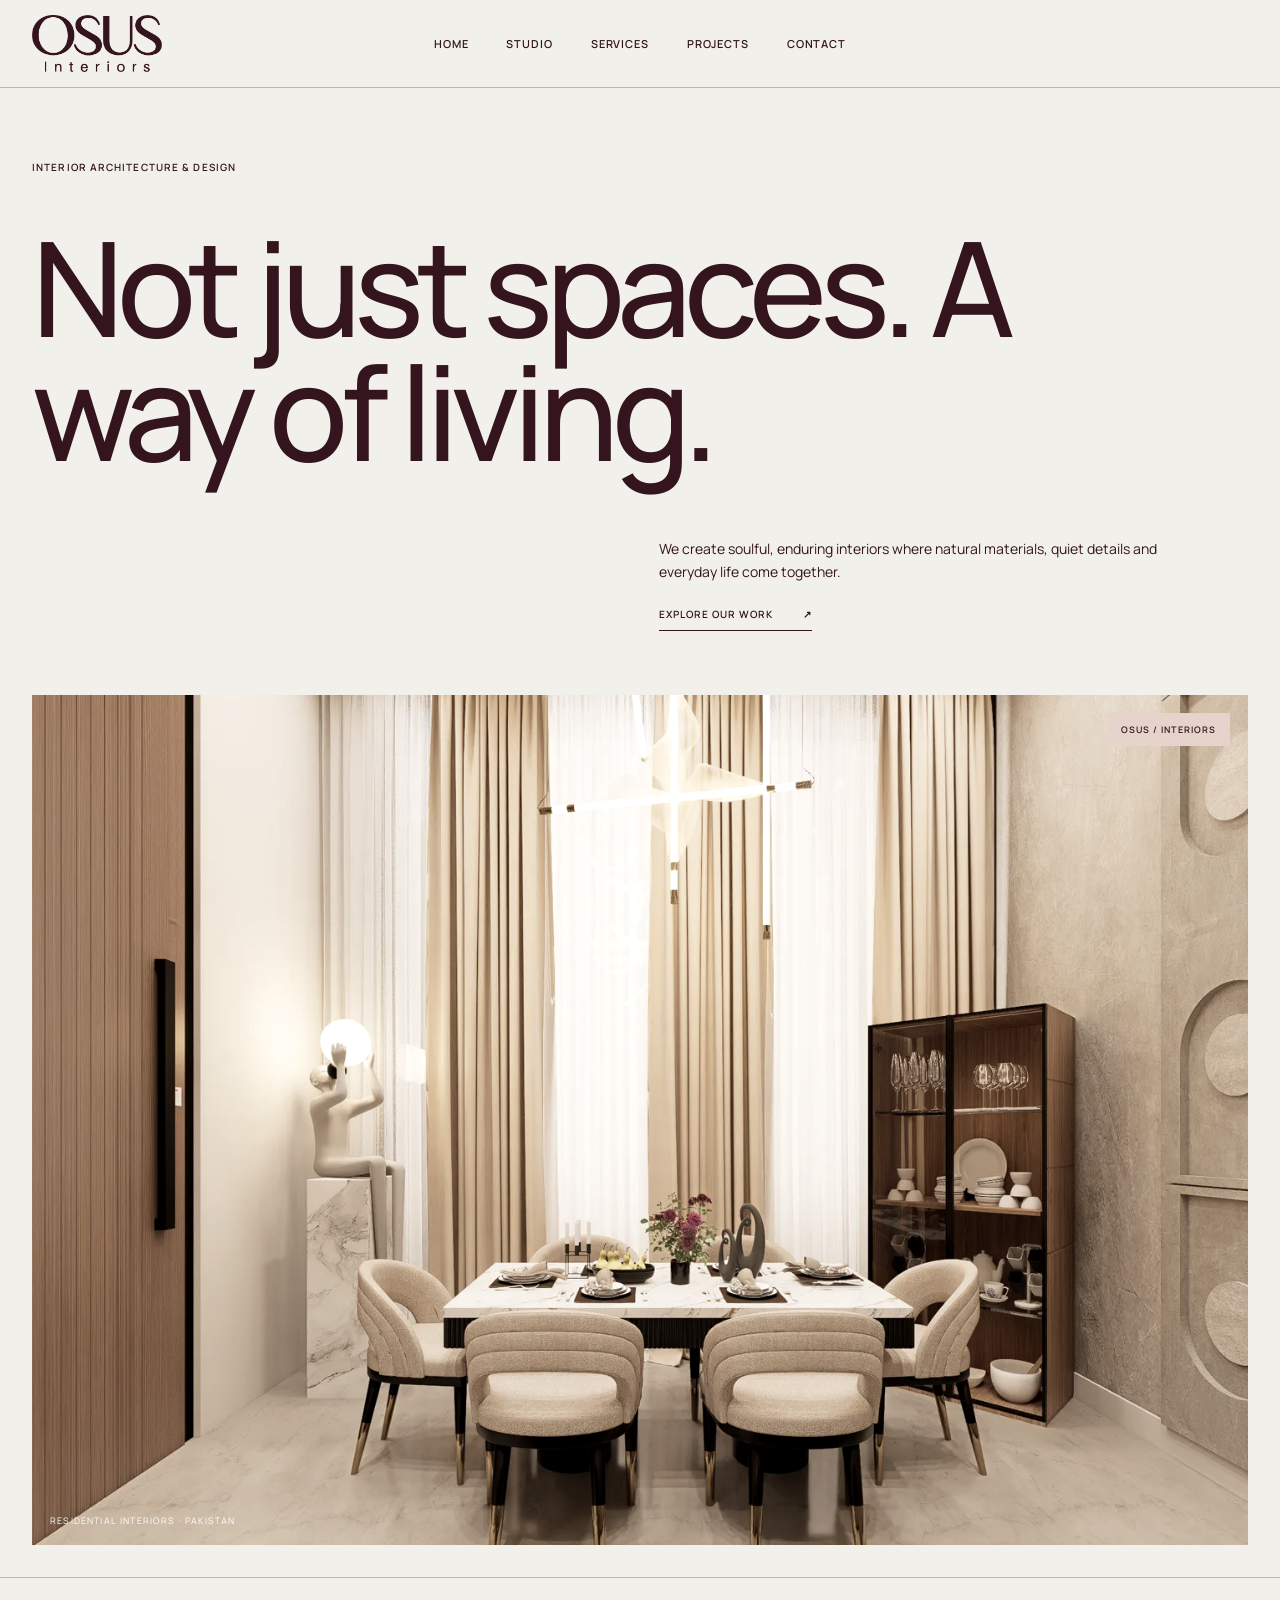
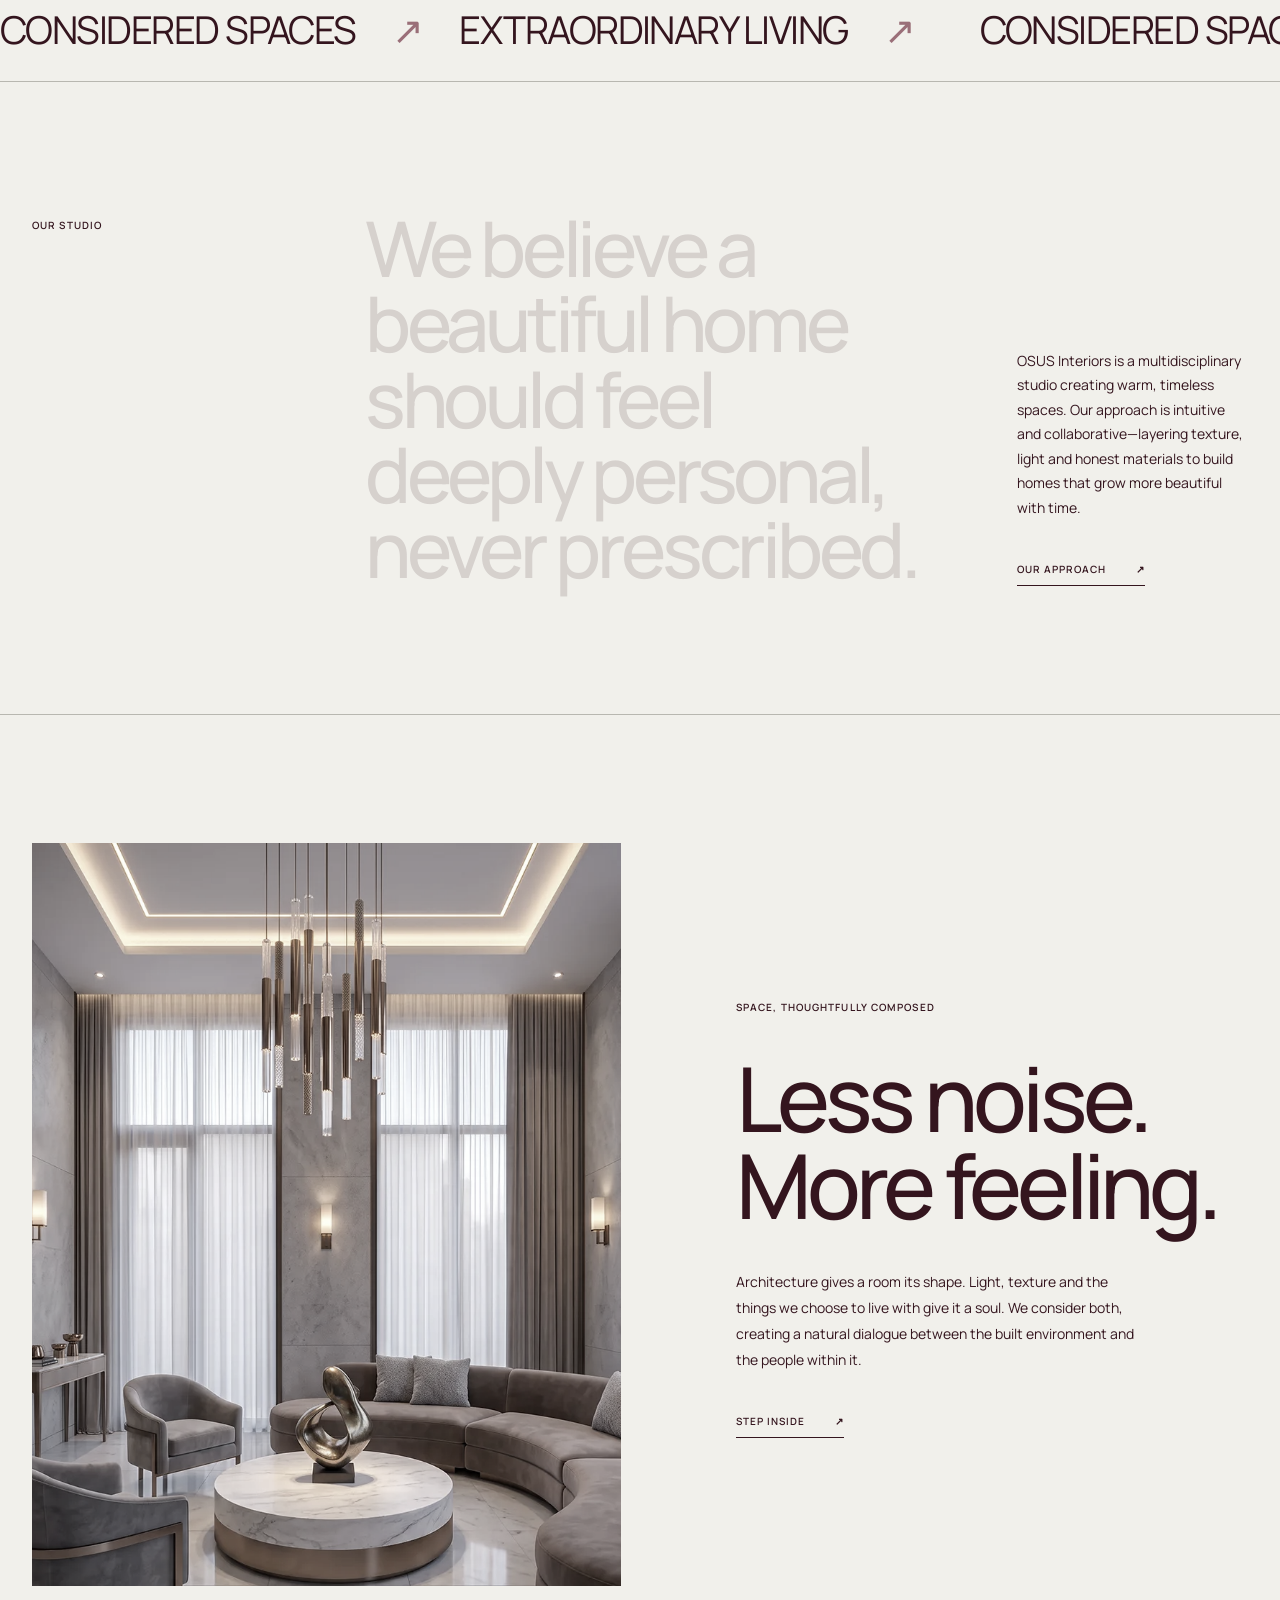
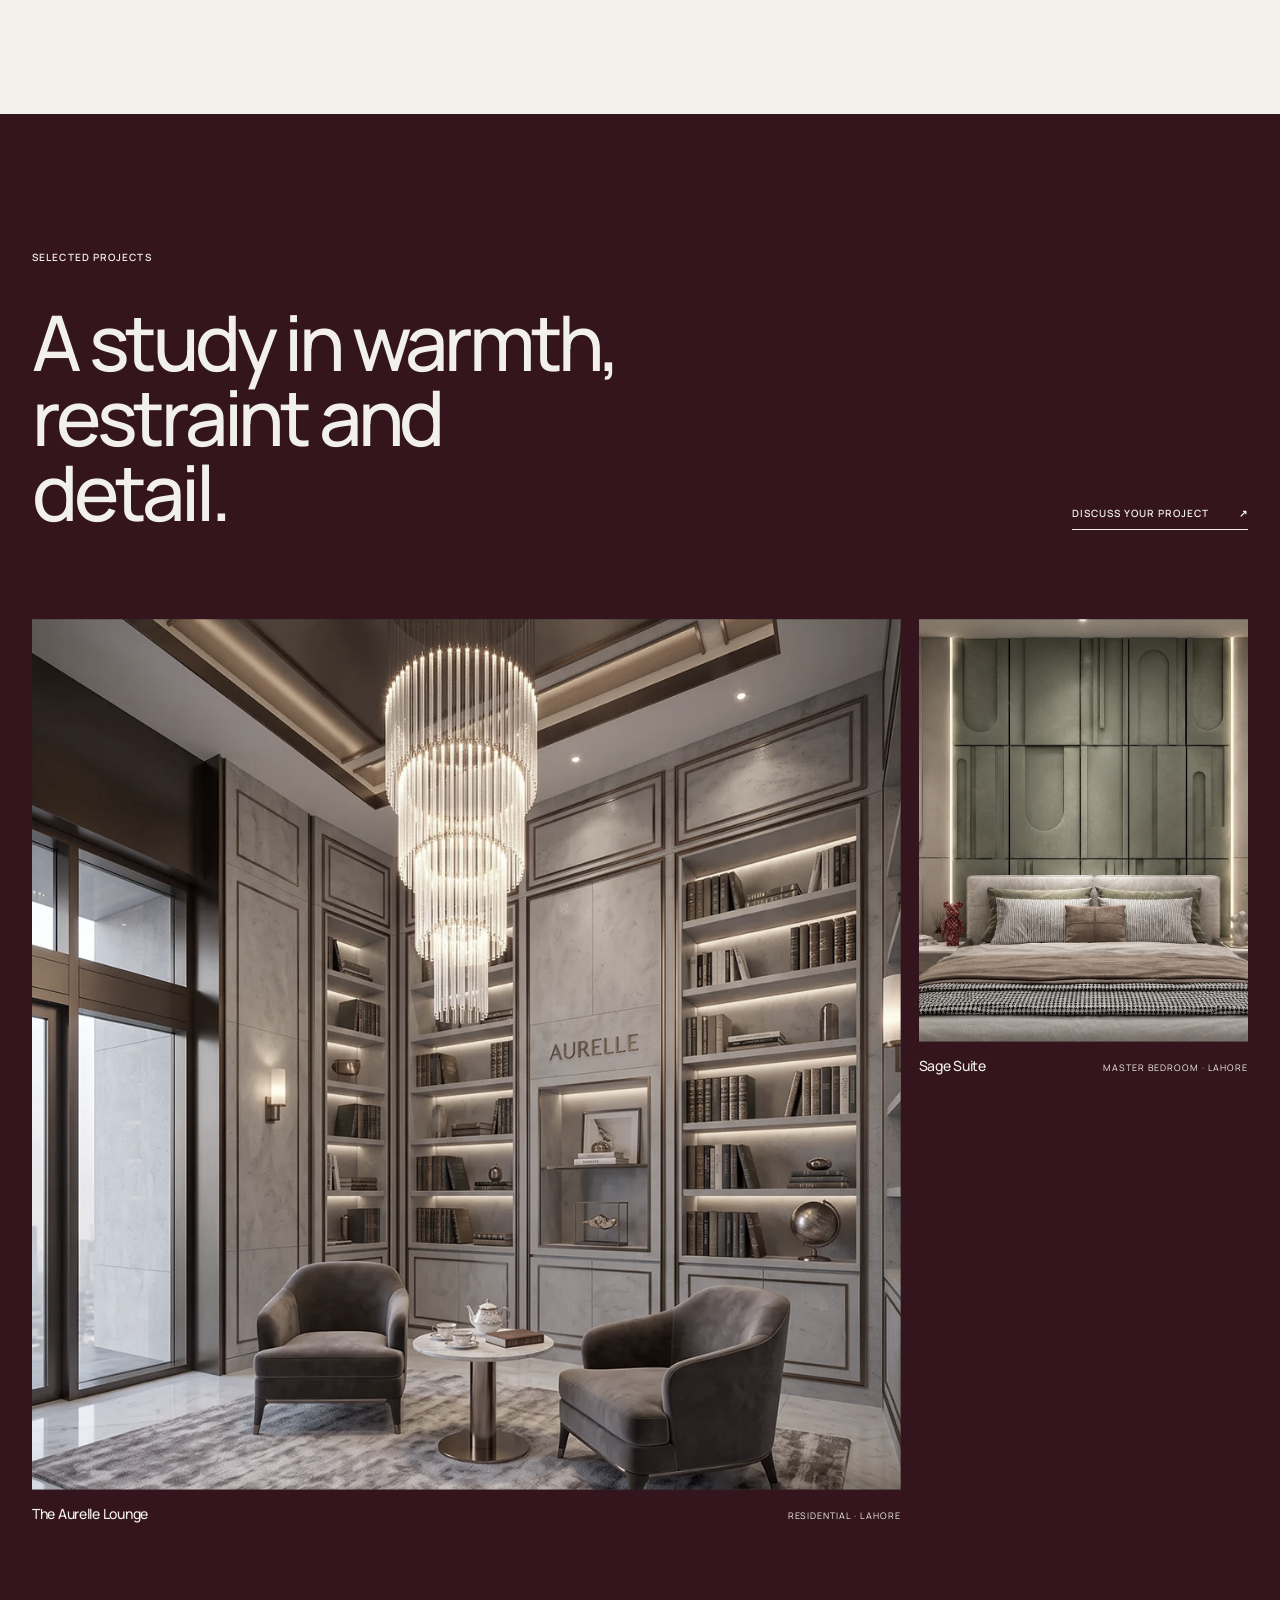
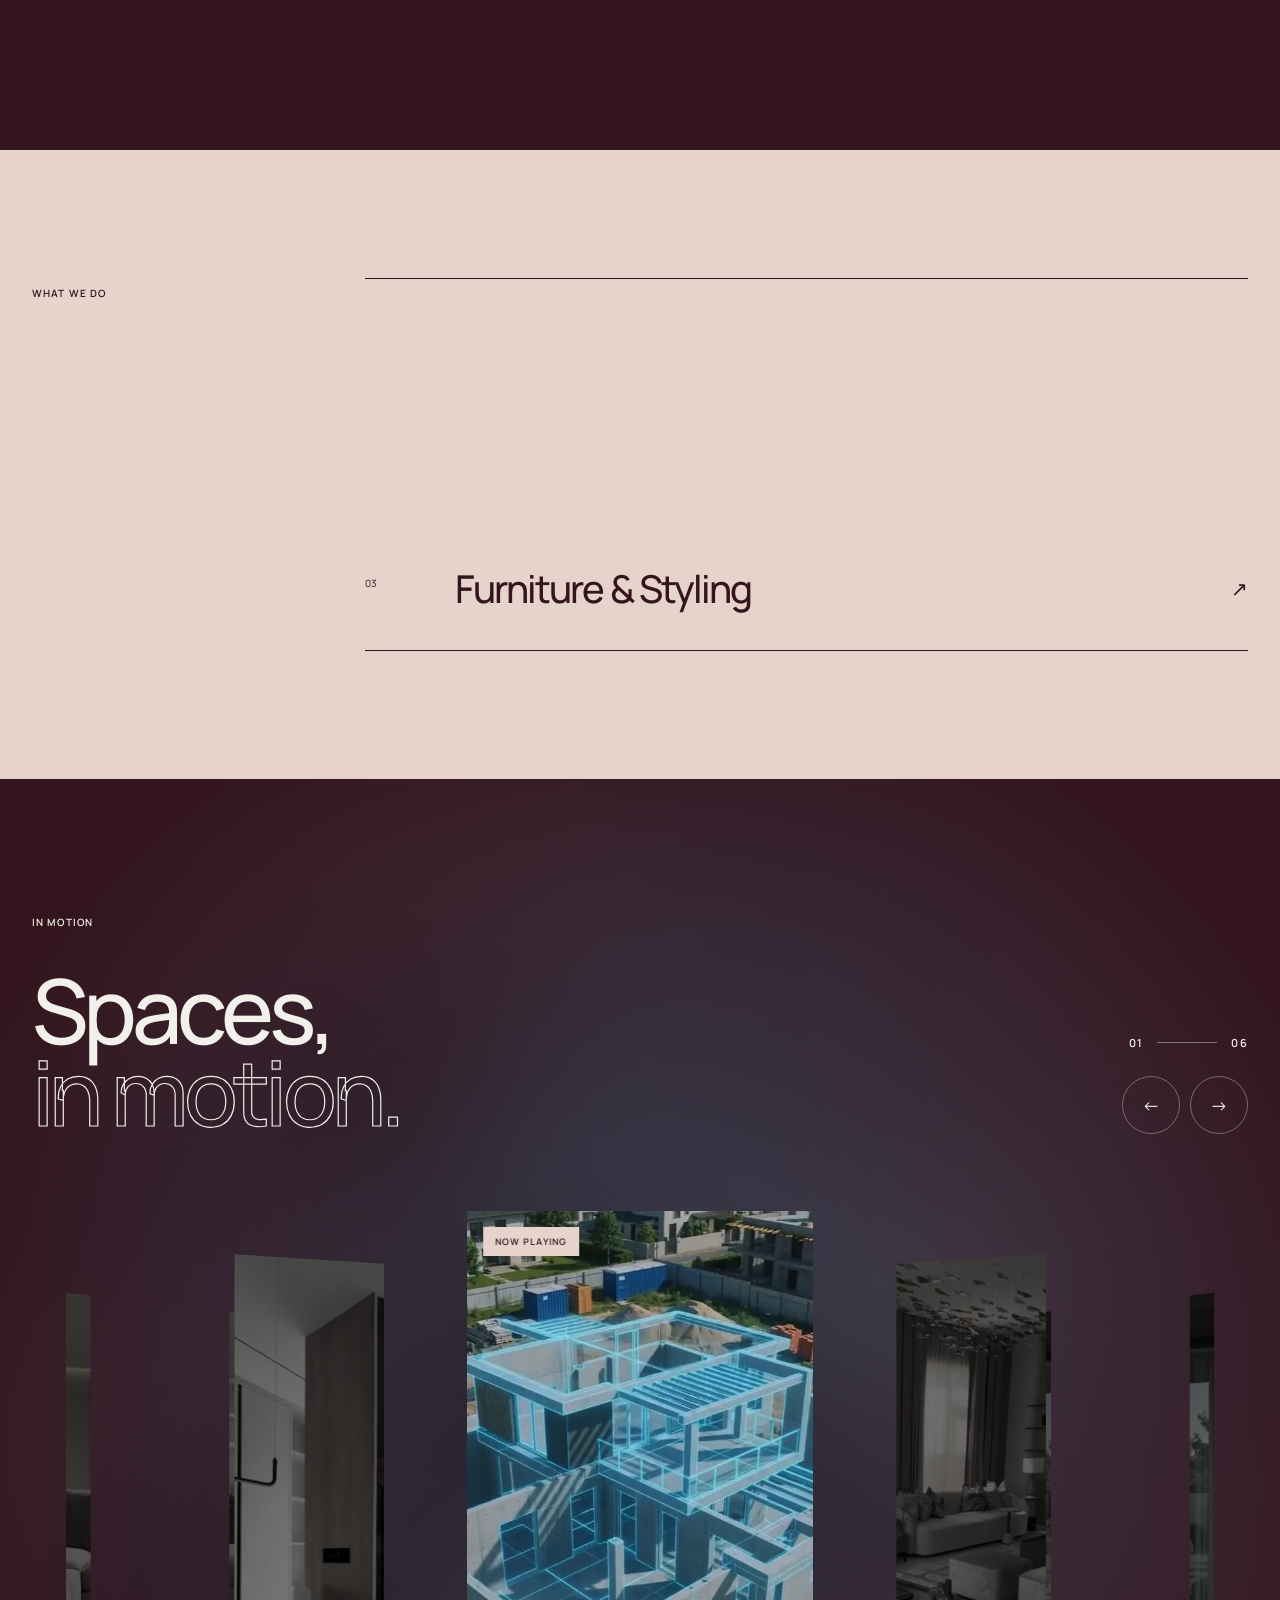
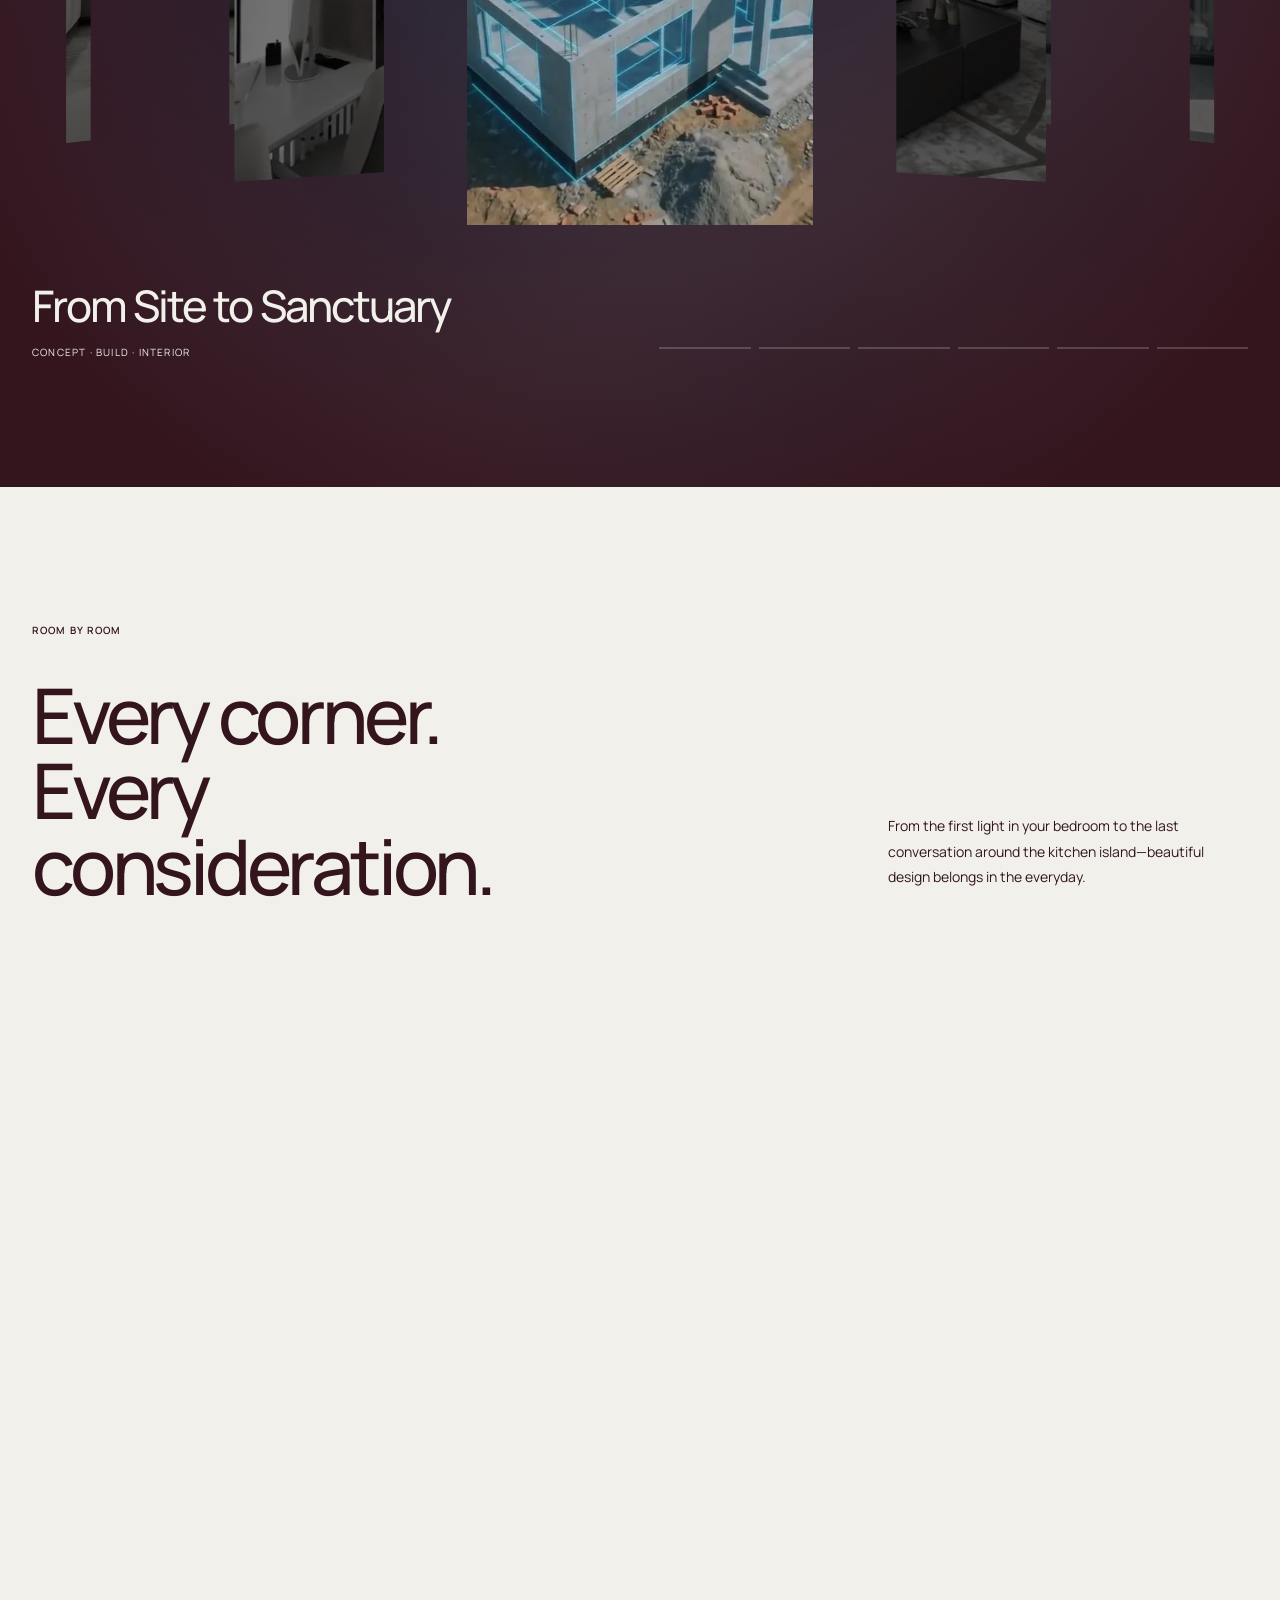
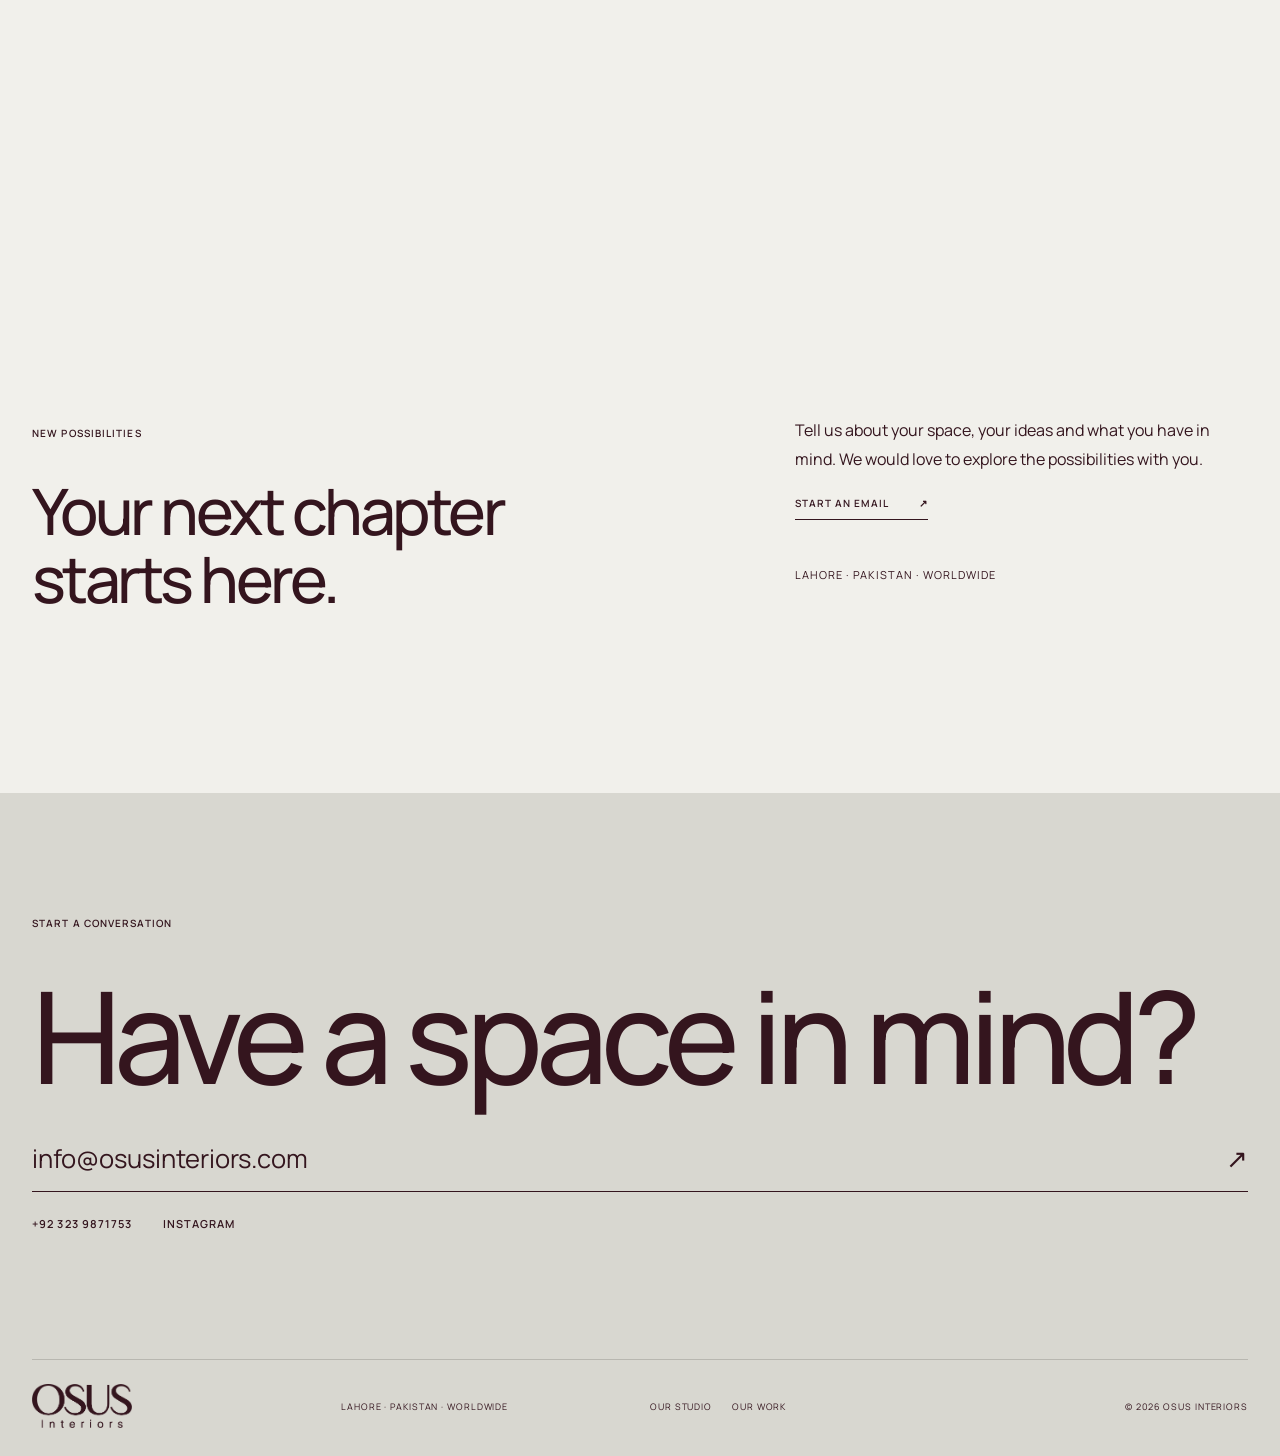
==== website/index.html @ e6841105 "Add OSUS Interiors website and WordPress theme Static one-page site (website/) with scroll reveals, " ====
<!doctype html>
<html lang="en">
<head>
  <meta charset="utf-8">
  <meta name="viewport" content="width=device-width, initial-scale=1">
  <title>OSUS Interiors — Interior Architecture &amp; Design</title>
  <meta name="description" content="OSUS Interiors creates soulful, enduring interiors where natural materials, quiet details and everyday life come together. Based in Lahore, Pakistan.">
  <link rel="icon" type="image/png" href="assets/logo/osus-logo.png">
  <link rel="preconnect" href="https://fonts.googleapis.com">
  <link rel="preconnect" href="https://fonts.gstatic.com" crossorigin>
  <link rel="stylesheet" href="https://fonts.googleapis.com/css2?family=Manrope:wght@400;500;600;700&display=swap">
  <link rel="stylesheet" href="css/style.css">
</head>
<body>
<main>
  <header class="site-header">
    <a class="logo-link" href="#home" aria-label="OSUS Interiors home"><img alt="OSUS Interiors" src="assets/logo/osus-logo.png"></a>
    <nav class="nav-links" id="nav-links" aria-label="Main navigation">
      <a href="#home">Home</a>
      <a href="#studio">Studio</a>
      <a href="#services">Services</a>
      <a href="#projects">Projects</a>
      <a href="#contact">Contact</a>
    </nav>
    <button class="menu-button" type="button" aria-label="Toggle menu" aria-expanded="false" aria-controls="nav-links">Menu</button>
  </header>

  <div class="page-content">
    <section class="hero" id="home">
      <div class="hero-copy">
        <p class="eyebrow">Interior architecture &amp; design</p>
        <h1 data-word-reveal>Not just spaces. A way of living.</h1>
        <p class="hero-text">We create soulful, enduring interiors where natural materials, quiet details and everyday life come together.</p>
        <a class="text-link" href="#projects">Explore our work <span>↗</span></a>
      </div>
      <div class="hero-image">
        <img alt="Warm dining room with full-height linen curtains and walnut cabinetry" src="assets/images/hero-dining.webp">
        <p>Residential interiors · Pakistan</p>
      </div>
      <span class="hero-number">01</span>
    </section>

    <div class="marquee" aria-hidden="true">
      <div>
        <span>CONSIDERED SPACES <b>↗</b> EXTRAORDINARY LIVING <b>↗</b> </span>
        <span>CONSIDERED SPACES <b>↗</b> EXTRAORDINARY LIVING <b>↗</b> </span>
        <span>CONSIDERED SPACES <b>↗</b> EXTRAORDINARY LIVING <b>↗</b> </span>
        <span>CONSIDERED SPACES <b>↗</b> EXTRAORDINARY LIVING <b>↗</b> </span>
      </div>
    </div>

    <section class="studio section" id="studio">
      <p class="section-label">Our studio</p>
      <div class="studio-content scroll-reveal">
        <h2 data-scroll-fill>We believe a beautiful home should feel deeply personal, never prescribed.</h2>
        <div>
          <p>OSUS Interiors is a multidisciplinary studio creating warm, timeless spaces. Our approach is intuitive and collaborative—layering texture, light and honest materials to build homes that grow more beautiful with time.</p>
          <a class="text-link" href="#process">Our approach <span>↗</span></a>
        </div>
      </div>
    </section>

    <section class="material-story section scroll-reveal">
      <div class="project-image"><img loading="lazy" alt="Double-height lounge with curved sofa and sculptural pendant" src="assets/images/living-lounge.webp"></div>
      <div class="material-copy">
        <p class="section-label">Space, thoughtfully composed</p>
        <h2>Less noise.<br>More feeling.</h2>
        <p>Architecture gives a room its shape. Light, texture and the things we choose to live with give it a soul. We consider both, creating a natural dialogue between the built environment and the people within it.</p>
        <a class="text-link" href="#projects">Step inside <span>↗</span></a>
      </div>
    </section>

    <section class="projects section" id="projects">
      <div class="section-heading scroll-reveal">
        <div>
          <p class="section-label">Selected projects</p>
          <h2>A study in warmth, restraint and detail.</h2>
        </div>
        <a class="text-link" href="#contact">Discuss your project <span>↗</span></a>
      </div>
      <div class="project-grid">
        <article class="project-card featured scroll-reveal">
          <div class="project-image"><img loading="lazy" alt="Aurelle lounge with library shelving and crystal chandelier" src="assets/images/project-aurelle.webp"></div>
          <div class="project-meta"><h3>The Aurelle Lounge</h3><p>Residential · Lahore</p></div>
        </article>
        <article class="project-card scroll-reveal">
          <div class="project-image"><img loading="lazy" alt="Bedroom with sage green panelled headboard" src="assets/images/project-sage-bedroom.webp"></div>
          <div class="project-meta"><h3>Sage Suite</h3><p>Master Bedroom · Lahore</p></div>
        </article>
        <article class="project-card scroll-reveal">
          <div class="project-image"><img loading="lazy" alt="Open dining and living space with track lighting" src="assets/images/project-dining.webp"></div>
          <div class="project-meta"><h3>Gather House</h3><p>Dining &amp; Living · Lahore</p></div>
        </article>
      </div>
    </section>

    <section class="services section" id="services">
      <p class="section-label">What we do</p>
      <div class="service-list">
        <article class="service-row scroll-reveal"><p>01</p><h3>Interior Design</h3><span>↗</span></article>
        <article class="service-row scroll-reveal"><p>02</p><h3>Space Planning</h3><span>↗</span></article>
        <article class="service-row scroll-reveal"><p>03</p><h3>Furniture &amp; Styling</h3><span>↗</span></article>
      </div>
    </section>

    <section class="reel section" id="reel" aria-roledescription="carousel" aria-label="Projects in motion">
      <div class="reel-ambient" aria-hidden="true"></div>
      <div class="reel-head scroll-reveal">
        <div>
          <p class="section-label">In motion</p>
          <h2>Spaces,<br><em>in motion.</em></h2>
        </div>
        <div class="reel-controls">
          <p class="reel-count"><span data-reel-current>01</span><i></i><span data-reel-total>06</span></p>
          <div class="reel-arrows">
            <button type="button" class="reel-arrow" data-reel-prev aria-label="Previous video">←</button>
            <button type="button" class="reel-arrow" data-reel-next aria-label="Next video">→</button>
          </div>
        </div>
      </div>

      <div class="reel-stage" data-reel-stage>
        <article class="reel-card" data-title="From Site to Sanctuary" data-meta="Concept · Build · Interior">
          <video muted playsinline loop preload="metadata" poster="assets/videos/site-to-sanctuary.webp" src="assets/videos/site-to-sanctuary.mp4"></video>
        </article>
        <article class="reel-card" data-title="The Gilded Lounge" data-meta="Formal living · Lahore">
          <video muted playsinline loop preload="none" poster="assets/videos/gilded-lounge.webp" src="assets/videos/gilded-lounge.mp4"></video>
        </article>
        <article class="reel-card" data-title="Through the House" data-meta="Open-plan walkthrough">
          <video muted playsinline loop preload="none" poster="assets/videos/through-the-house.webp" src="assets/videos/through-the-house.mp4"></video>
        </article>
        <article class="reel-card" data-title="Night &amp; Day Suite" data-meta="Bedroom &amp; bath">
          <video muted playsinline loop preload="none" poster="assets/videos/night-day-suite.webp" src="assets/videos/night-day-suite.mp4"></video>
        </article>
        <article class="reel-card" data-title="Soft Edges" data-meta="Living &amp; dining">
          <video muted playsinline loop preload="none" poster="assets/videos/soft-edges.webp" src="assets/videos/soft-edges.mp4"></video>
        </article>
        <article class="reel-card" data-title="The Glass House" data-meta="Workspace · Plan to reality">
          <video muted playsinline loop preload="none" poster="assets/videos/glass-house.webp" src="assets/videos/glass-house.mp4"></video>
        </article>
        <span class="reel-cursor" aria-hidden="true">Drag</span>
      </div>

      <div class="reel-foot">
        <div class="reel-caption" aria-live="polite">
          <h3 data-reel-title>From Site to Sanctuary</h3>
          <p data-reel-meta>Concept · Build · Interior</p>
        </div>
        <div class="reel-progress" data-reel-progress></div>
      </div>
    </section>

    <section class="details-section section">
      <div class="section-heading scroll-reveal">
        <div>
          <p class="section-label">Room by room</p>
          <h2>Every corner.<br>Every consideration.</h2>
        </div>
        <p class="details-intro">From the first light in your bedroom to the last conversation around the kitchen island—beautiful design belongs in the everyday.</p>
      </div>
      <div class="detail-grid">
        <article class="detail-card scroll-reveal">
          <div class="project-image"><img loading="lazy" alt="Sage green kitchen with marble island" src="assets/images/room-kitchen.webp"></div>
          <p class="section-label">Kitchens / Natural finishes</p>
          <h3>The heart of the home</h3>
        </article>
        <article class="detail-card scroll-reveal">
          <div class="project-image"><img loading="lazy" alt="Soft-toned bedroom with sculpted headboard" src="assets/images/room-bedroom.webp"></div>
          <p class="section-label">Bedrooms / Soft textures</p>
          <h3>A quieter kind of luxury</h3>
        </article>
        <article class="detail-card scroll-reveal">
          <div class="project-image"><img loading="lazy" alt="Living room with blue accent wall and natural light" src="assets/images/room-living.webp"></div>
          <p class="section-label">Living / Light &amp; landscape</p>
          <h3>Inside meets outside</h3>
        </article>
      </div>
    </section>

    <section class="process-section section" id="process">
      <div class="section-heading scroll-reveal">
        <div>
          <p class="section-label">The journey</p>
          <h2>Great spaces start<br>with a conversation.</h2>
        </div>
        <a class="text-link" href="#contact">Let's begin <span>↗</span></a>
      </div>
    </section>

    <section class="quote scroll-reveal">
      <p class="section-label">Our philosophy</p>
      <blockquote>“A room should feel collected, not decorated.”</blockquote>
      <p>We design for real life—calm, tactile and quietly expressive.</p>
    </section>

    <section class="contact-details section scroll-reveal">
      <div>
        <p class="section-label">New possibilities</p>
        <h2>Your next chapter starts here.</h2>
      </div>
      <div>
        <p>Tell us about your space, your ideas and what you have in mind. We would love to explore the possibilities with you.</p>
        <a class="text-link" href="mailto:info@osusinteriors.com">Start an email <span>↗</span></a>
        <p class="contact-note">Lahore · Pakistan · Worldwide</p>
      </div>
    </section>

    <footer id="contact">
      <div class="footer-top scroll-reveal">
        <p class="section-label">Start a conversation</p>
        <h2>Have a space in mind?</h2>
        <a href="mailto:info@osusinteriors.com">info@osusinteriors.com <span>↗</span></a>
        <div class="footer-links">
          <a href="tel:+923239871753">+92 323 9871753</a>
          <a href="https://www.instagram.com/osusinteriors/" target="_blank" rel="noopener">Instagram</a>
        </div>
      </div>
      <div class="footer-bottom">
        <img alt="OSUS Interiors" src="assets/logo/osus-logo.png">
        <p>Lahore · Pakistan · Worldwide</p>
        <div><a href="#studio">Our studio</a><a href="#projects">Our work</a></div>
        <p>© <span data-year>2026</span> OSUS Interiors</p>
      </div>
    </footer>
  </div>
</main>
<script src="js/main.js"></script>
</body>
</html>
---- website/css/style.css ----
/* ==========================================================
   OSUS Interiors — main stylesheet
   ========================================================== */

:root {
  --ink: #34151e;
  --paper: #f1f0eb;
  --soft: #d8d7d0;
  --acid: #e6d3cc;
  --line: #b8b7b0;
  --olive: #9a6f78;
  --ease-out: cubic-bezier(.16, 1, .3, 1);
}

/* ---------- Base ---------- */
*, *::before, *::after { box-sizing: border-box; }
html { scroll-behavior: smooth; -webkit-text-size-adjust: 100%; }
body {
  margin: 0;
  background: var(--paper);
  color: var(--ink);
  font-family: Manrope, sans-serif;
  -webkit-font-smoothing: antialiased;
}
a { color: inherit; text-decoration: none; }
img { display: block; max-width: 100%; }
button { font: inherit; color: inherit; cursor: pointer; }
h1, h2, h3, p { margin-top: 0; }
h1, h2, blockquote {
  font-family: Manrope, sans-serif;
  font-weight: 500;
  letter-spacing: -.055em;
}
section[id], footer[id] { scroll-margin-top: 100px; }

/* Scroll progress bar */
body::before {
  content: "";
  position: fixed;
  top: 0; left: 0;
  z-index: 100;
  width: 100%;
  height: 3px;
  background: var(--ink);
  transform: scaleX(var(--scroll-progress, 0));
  transform-origin: 0;
  pointer-events: none;
}

.page-content { animation: page-enter .7s var(--ease-out) both; }

/* ---------- Shared ---------- */
.section { padding: 10vw 2.5vw; }

.eyebrow, .section-label {
  margin: 8px 0 0;
  font-size: 10px;
  font-weight: 600;
  letter-spacing: .11em;
  text-transform: uppercase;
}

.text-link {
  display: inline-flex;
  align-items: center;
  justify-content: space-between;
  gap: 30px;
  padding-bottom: 9px;
  border-bottom: 1px solid;
  font-size: 10px;
  font-weight: 600;
  letter-spacing: .1em;
  text-transform: uppercase;
}
.text-link span, .footer-top > a span {
  display: inline-block;
  transition: transform .4s var(--ease-out);
}
.text-link:hover span, .footer-top > a:hover span { transform: translate(6px, -6px); }

.project-image { background: #333; overflow: hidden; }
.project-image img {
  width: 100%;
  height: 114%;
  object-fit: cover;
  filter: saturate(.45);
  transform: translateY(calc(-6% + var(--parallax, 0px))) scale(1.01);
  transition: transform .8s cubic-bezier(.2, .7, .2, 1), filter .5s;
}

.scroll-reveal {
  opacity: 0;
  transform: translateY(65px);
  transition: opacity 1s var(--ease-out), transform 1.2s var(--ease-out);
}
.scroll-reveal.is-visible { opacity: 1; transform: translateY(0); }

/* ---------- Header ---------- */
.site-header {
  position: sticky;
  top: 0;
  z-index: 20;
  display: grid;
  grid-template-columns: 1fr auto 1fr;
  align-items: center;
  height: 88px;
  padding: 0 2.5vw;
  border-bottom: 1px solid var(--line);
  background: var(--paper);
  -webkit-backdrop-filter: blur(18px);
  backdrop-filter: blur(18px);
}
@supports (color: color-mix(in lab, red, red)) {
  .site-header { background: color-mix(in srgb, var(--paper) 90%, transparent); }
}
.logo-link { display: flex; align-items: center; width: 136px; height: 58px; overflow: hidden; }
.logo-link img { width: 130px; }

.nav-links {
  display: flex;
  gap: 38px;
  font-size: 11px;
  font-weight: 600;
  letter-spacing: .08em;
  text-transform: uppercase;
}
.nav-links a { position: relative; }
.nav-links a::after {
  content: "";
  position: absolute;
  left: 0; right: 100%; bottom: -5px;
  height: 1px;
  background: var(--ink);
  transition: right .25s;
}
.nav-links a:hover::after { right: 0; }
.nav-links a[aria-current="page"] { opacity: .5; }

.menu-button {
  display: none;
  border: 0;
  background: none;
  font-size: 11px;
  letter-spacing: .1em;
  text-transform: uppercase;
}

/* ---------- Hero ---------- */
.hero {
  position: relative;
  display: grid;
  grid-template-columns: 1fr 1fr;
  column-gap: 3vw;
  padding: 5vw 2.5vw 2.5vw;
}
.hero-copy {
  grid-column: 1 / 3;
  display: grid;
  grid-template-columns: 1fr 1fr;
  column-gap: 3vw;
}
.hero .eyebrow { animation: fade-enter 1s .1s both; }
h1 {
  grid-column: 1 / 3;
  max-width: 1200px;
  margin: 4vw 0 5vw;
  font-size: clamp(64px, 10.3vw, 154px);
  line-height: .94;
}
.word-reveal { display: block; }
.word-mask {
  display: inline-block;
  vertical-align: top;
  margin-bottom: -.26em;
  padding-bottom: .26em;
  overflow: hidden;
}
.word-mask > span { display: inline-block; animation: word-enter 1.15s var(--ease-out) both; }

.hero-text {
  grid-column: 2;
  max-width: 520px;
  margin: 0 0 24px;
  font-size: 14px;
  line-height: 1.65;
}
.hero-copy .text-link { grid-column: 2; justify-self: start; }
.hero-text, .hero-copy > .text-link { animation: fade-enter 1s .65s both; }

.hero-image {
  position: relative;
  grid-column: 1 / 3;
  height: 69vw;
  max-height: 850px;
  margin-top: 5vw;
  overflow: hidden;
  animation: image-open 1.6s var(--ease-out) .25s both;
}
.hero-image::after {
  content: "OSUS / INTERIORS";
  position: absolute;
  top: 18px; right: 18px;
  padding: 10px 14px;
  background: var(--acid);
  font-size: 9px;
  font-weight: 600;
  letter-spacing: .12em;
}
.hero-image img {
  width: 100%;
  height: 115%;
  object-fit: cover;
  filter: saturate(.6) contrast(1.04);
  transform: translateY(calc(-6% + var(--parallax, 0px))) scale(1.025);
  transition: filter .6s;
}
.hero-image p {
  position: absolute;
  bottom: 18px; left: 18px;
  margin: 0;
  color: #fff;
  font-size: 9px;
  letter-spacing: .13em;
  text-transform: uppercase;
}
.hero-number { display: none; }

/* ---------- Marquee ---------- */
.marquee {
  padding: 25px 0;
  border-top: 1px solid var(--line);
  border-bottom: 1px solid var(--line);
  overflow: hidden;
}
.marquee > div { display: flex; width: max-content; animation: marquee-travel 35s linear infinite; }
.marquee span {
  padding-right: 35px;
  font-size: clamp(24px, 3vw, 48px);
  letter-spacing: -.04em;
  white-space: nowrap;
}
.marquee b { padding: 0 30px; color: var(--olive); font-weight: 400; }

/* ---------- Studio ---------- */
.studio {
  display: grid;
  grid-template-columns: 1fr 3fr;
  gap: 3vw;
  border-bottom: 1px solid var(--line);
}
.studio-content {
  display: grid;
  grid-template-columns: 1.7fr .7fr;
  align-items: end;
  gap: 7vw;
}
.studio h2, .section-heading h2 {
  margin: 0;
  font-size: clamp(42px, 6vw, 88px);
  line-height: .98;
}
.studio-content > div p { margin-bottom: 36px; font-size: 14px; line-height: 1.75; }

/* ---------- Material story ---------- */
.material-story {
  display: grid;
  grid-template-columns: 1.15fr 1fr;
  align-items: center;
  gap: 9vw;
}
.material-story .project-image { height: 58vw; max-height: 800px; }
.material-copy h2 { margin: 40px 0; font-size: clamp(48px, 7vw, 105px); line-height: .98; }
.material-copy > p:not(.section-label) { max-width: 410px; margin-bottom: 35px; font-size: 14px; line-height: 1.85; }

/* ---------- Projects ---------- */
.projects { background: var(--ink); color: var(--paper); }
.section-heading {
  display: grid;
  grid-template-columns: 1fr 1fr;
  align-items: end;
  gap: 3vw;
  margin-bottom: 7vw;
}
.section-heading .section-label { margin-bottom: 40px; }
.section-heading .text-link { justify-self: end; }

.project-grid {
  display: grid;
  grid-template-columns: 1.45fr .55fr;
  align-items: start;
  gap: 5vw 1.4vw;
}
.project-card.featured { grid-row: span 2; }
.project-card.featured .project-image { height: 68vw; max-height: 920px; }
.project-card:not(.featured) .project-image { height: 33vw; max-height: 450px; }
.project-card .project-image { clip-path: inset(12% 0 0); transition: clip-path 1.5s var(--ease-out); }
.project-card.is-visible .project-image { clip-path: inset(0); }
.project-card:hover img {
  filter: saturate(.8);
  transform: translateY(calc(-6% + var(--parallax, 0px))) scale(1.055);
}
.project-meta { display: flex; align-items: baseline; justify-content: space-between; padding-top: 14px; }
.project-meta h3 { font-size: 14px; font-weight: 500; letter-spacing: -.02em; }
.project-meta p { font-size: 9px; letter-spacing: .1em; text-transform: uppercase; }

/* ---------- Services ---------- */
.services {
  display: grid;
  grid-template-columns: 1fr 3fr;
  gap: 3vw;
  background: var(--acid);
  color: var(--ink);
}
.service-list { border-top: 1px solid var(--ink); }
.service-row {
  display: grid;
  grid-template-columns: 60px 1fr auto;
  align-items: center;
  gap: 30px;
  padding: 35px 0;
  border-bottom: 1px solid var(--ink);
  transition: padding .4s, opacity 1s, transform 1.2s;
}
.service-row:hover { padding-left: 14px; }
.service-row > p:first-child { font-size: 10px; }
.service-row h3 { margin: 0; font-size: clamp(24px, 3vw, 46px); font-weight: 500; letter-spacing: -.05em; }
.service-row > span { font-size: 20px; }

/* Scroll-linked text fill (words go from light to solid while scrolling) */
.fill-word { opacity: .14; transition: opacity .25s linear; }

/* ---------- Reel (video carousel) ---------- */
.reel {
  position: relative;
  overflow: hidden;
  background: var(--ink);
  color: var(--paper);
  isolation: isolate;
}
.reel-ambient {
  position: absolute;
  inset: -10%;
  z-index: -1;
  background-position: center;
  background-size: cover;
  filter: blur(90px) saturate(1.2);
  opacity: .28;
  transition: opacity .8s ease;
}
.reel-ambient.is-swapping { opacity: 0; }
.reel::after {
  content: "";
  position: absolute;
  inset: 0;
  z-index: -1;
  background: radial-gradient(ellipse at center, transparent 30%, var(--ink) 85%);
  pointer-events: none;
}

.reel-head {
  display: grid;
  grid-template-columns: 1fr auto;
  align-items: end;
  gap: 3vw;
}
.reel-head .section-label { margin-bottom: 40px; }
.reel-head h2 { margin: 0; font-size: clamp(48px, 7vw, 110px); line-height: .92; }
.reel-head h2 em {
  color: transparent;
  -webkit-text-stroke: 1.2px var(--paper);
  font-style: normal;
}

.reel-controls { display: flex; flex-direction: column; align-items: flex-end; gap: 26px; }
.reel-count {
  display: flex;
  align-items: center;
  gap: 14px;
  margin: 0;
  font-size: 11px;
  font-weight: 600;
  letter-spacing: .12em;
}
.reel-count i { width: 60px; height: 1px; background: currentColor; opacity: .4; }
.reel-arrows { display: flex; gap: 10px; }
.reel-arrow {
  display: grid;
  place-items: center;
  width: 58px;
  height: 58px;
  border: 1px solid rgba(241, 240, 235, .35);
  border-radius: 50%;
  background: none;
  font-size: 18px;
  transition: background .3s, color .3s, border-color .3s, transform .4s var(--ease-out);
}
.reel-arrow:hover { background: var(--acid); border-color: var(--acid); color: var(--ink); transform: scale(1.06); }

.reel-stage {
  position: relative;
  height: clamp(460px, 48vw, 720px);
  margin: 6vw 0 4vw;
  perspective: 1800px;
  touch-action: pan-y;
  user-select: none;
  cursor: none;
}
.reel-card {
  position: absolute;
  top: 0;
  left: 50%;
  height: 100%;
  aspect-ratio: 9 / 16;
  overflow: hidden;
  background: #222;
  transform-style: preserve-3d;
  transition:
    transform 1.1s var(--ease-out),
    opacity .8s ease,
    filter .8s ease;
  filter: grayscale(.7) brightness(.45);
  will-change: transform;
}
.reel-card video {
  width: 100%;
  height: 100%;
  object-fit: cover;
  pointer-events: none;
  transform: scale(1.18);
  transition: transform 1.6s var(--ease-out);
}
.reel-card.is-active { filter: none; }
.reel-card.is-active video { transform: scale(1); }
.reel-card::after {
  content: "Now playing";
  position: absolute;
  top: 16px;
  left: 16px;
  padding: 8px 12px;
  background: var(--acid);
  color: var(--ink);
  font-size: 9px;
  font-weight: 600;
  letter-spacing: .12em;
  text-transform: uppercase;
  opacity: 0;
  transform: translateY(-8px);
  transition: opacity .4s, transform .5s var(--ease-out);
}
.reel-card.is-active::after { opacity: 1; transform: none; transition-delay: .5s; }

.reel-cursor {
  position: absolute;
  top: 0;
  left: 0;
  z-index: 5;
  display: grid;
  place-items: center;
  width: 92px;
  height: 92px;
  margin: -46px 0 0 -46px;
  border-radius: 50%;
  background: var(--acid);
  color: var(--ink);
  font-size: 10px;
  font-weight: 600;
  letter-spacing: .12em;
  text-transform: uppercase;
  pointer-events: none;
  opacity: 0;
  transform: translate(var(--cx, 0), var(--cy, 0)) scale(.4);
  transition: opacity .3s, transform .35s var(--ease-out);
}
.reel-stage:hover .reel-cursor { opacity: 1; transform: translate(var(--cx, 0), var(--cy, 0)) scale(1); }
.reel-stage.is-dragging .reel-cursor { transform: translate(var(--cx, 0), var(--cy, 0)) scale(.8); }

.reel-foot {
  display: grid;
  grid-template-columns: 1fr 1fr;
  align-items: end;
  gap: 3vw;
}
.reel-caption { overflow: hidden; }
.reel-caption h3 {
  margin: 0 0 10px;
  font-size: clamp(28px, 3.4vw, 52px);
  font-weight: 500;
  letter-spacing: -.045em;
}
.reel-caption p {
  margin: 0;
  font-size: 10px;
  letter-spacing: .12em;
  text-transform: uppercase;
  opacity: .7;
}
.reel-caption.is-changing h3,
.reel-caption.is-changing p { animation: caption-in .9s var(--ease-out) both; }
.reel-caption.is-changing p { animation-delay: .08s; }

.reel-progress { display: flex; gap: 8px; }
.reel-progress button {
  flex: 1;
  height: 22px;
  padding: 0;
  border: 0;
  background: none;
  position: relative;
}
.reel-progress button::before,
.reel-progress button span {
  content: "";
  position: absolute;
  left: 0;
  right: 0;
  top: 50%;
  height: 2px;
  margin-top: -1px;
}
.reel-progress button::before { background: rgba(241, 240, 235, .2); }
.reel-progress button span {
  background: var(--acid);
  transform: scaleX(var(--p, 0));
  transform-origin: 0;
}

/* ---------- Room by room ---------- */
.details-intro { justify-self: end; max-width: 360px; font-size: 14px; line-height: 1.8; }
.detail-grid { display: grid; grid-template-columns: repeat(3, 1fr); gap: 2vw; }
.detail-card:nth-child(2) { margin-top: 8vw; }
.detail-card:nth-child(3) { margin-top: 16vw; }
.detail-card .project-image { height: 38vw; max-height: 560px; }
.detail-card .section-label { margin: 22px 0 12px; font-size: 9px; }
.detail-card h3 { font-size: clamp(22px, 2.4vw, 36px); font-weight: 500; letter-spacing: -.04em; }
.detail-card:hover img { transform: translateY(calc(-6% + var(--parallax, 0px))) scale(1.05); }

/* ---------- Process ---------- */
.process-section { background: var(--soft); }

/* Stagger delays */
.project-card:nth-child(2), .service-row:nth-child(2),
.detail-card:nth-child(2) { transition-delay: .12s; }
.project-card:nth-child(3), .service-row:nth-child(3),
.detail-card:nth-child(3) { transition-delay: .24s; }

/* ---------- Quote ---------- */
.quote { padding: 14vw 4vw; text-align: center; }
.quote .section-label { margin-bottom: 6vw; }
.quote blockquote { max-width: 1250px; margin: 0 auto 4vw; font-size: clamp(54px, 9vw, 132px); line-height: .9; }
.quote > p:last-child { font-size: 12px; }

/* ---------- Contact ---------- */
.contact-details { display: grid; grid-template-columns: 1.4fr 1fr; gap: 10vw; }
.contact-details h2 { margin-top: 35px; font-size: clamp(40px, 5vw, 76px); line-height: 1.05; }
.contact-details > div > p { max-width: 480px; line-height: 1.8; }
.contact-note { margin-top: 45px; font-size: 11px; letter-spacing: .1em; text-transform: uppercase; }

/* ---------- Footer ---------- */
footer { padding: 9vw 2.5vw 28px; background: var(--soft); }
.footer-top { padding-bottom: 10vw; }
.footer-top h2 { margin: 4vw 0; font-size: clamp(62px, 10vw, 150px); line-height: .85; }
.footer-top > a {
  display: flex;
  justify-content: space-between;
  padding-bottom: 15px;
  border-bottom: 1px solid;
  font-size: clamp(18px, 2vw, 30px);
}
.footer-links {
  display: flex;
  flex-wrap: wrap;
  gap: 30px;
  margin-top: 24px;
  font-size: 11px;
  font-weight: 600;
  letter-spacing: .1em;
  text-transform: uppercase;
}
.footer-links a:hover { opacity: .6; }
.footer-bottom {
  display: grid;
  grid-template-columns: repeat(4, 1fr);
  align-items: center;
  gap: 20px;
  padding-top: 24px;
  border-top: 1px solid var(--line);
  font-size: 9px;
  letter-spacing: .1em;
  text-transform: uppercase;
}
.footer-bottom p { margin: 0; }
.footer-bottom img { width: 100px; }
.footer-bottom > div { display: flex; gap: 20px; }
.footer-bottom > p:last-child { text-align: right; }

/* ---------- Animations ---------- */
@keyframes word-enter { from { transform: translateY(115%) rotate(3deg); } to { transform: translateY(0) rotate(0); } }
@keyframes fade-enter { from { opacity: 0; transform: translateY(25px); } to { opacity: 1; transform: translateY(0); } }
@keyframes page-enter { from { opacity: 0; } to { opacity: 1; } }
@keyframes image-open { from { clip-path: inset(10% 8%); opacity: 0; } to { clip-path: inset(0); opacity: 1; } }
@keyframes marquee-travel { to { transform: translateX(-50%); } }
@keyframes caption-in { from { opacity: 0; transform: translateY(100%); } to { opacity: 1; transform: translateY(0); } }

/* ---------- Responsive ---------- */
@media (max-width: 800px) {
  .site-header { grid-template-columns: 1fr auto; height: 76px; padding: 0 5vw; }
  .logo-link { width: 115px; height: 50px; }
  .logo-link img { width: 110px; }
  .menu-button { display: block; }
  .nav-links {
    position: absolute;
    top: 76px; left: 0; right: 0;
    display: none;
    flex-direction: column;
    gap: 26px;
    padding: 35px 5vw;
    border-bottom: 1px solid var(--ink);
    background: var(--acid);
  }
  .nav-links.open { display: flex; }

  .hero { padding: 12vw 5vw 5vw; }
  .hero-copy { display: block; }
  h1 { margin: 12vw 0 10vw; font-size: 15vw; }
  .hero-text { max-width: 90%; }
  .hero-image { height: 115vw; margin-top: 12vw; }

  .section { padding: 20vw 5vw; }
  .studio, .services { display: block; }
  .studio > .section-label, .services > .section-label { margin-bottom: 12vw; }
  .studio-content { grid-template-columns: 1fr; gap: 12vw; }
  .section-heading { display: block; }
  .section-heading .text-link { margin-top: 30px; }

  .material-story { grid-template-columns: 1fr; gap: 12vw; }
  .material-story .project-image { height: 115vw; }

  .project-grid { grid-template-columns: 1fr; }
  .project-card.featured .project-image,
  .project-card:not(.featured) .project-image { height: 112vw; }

  .service-row { grid-template-columns: 35px 1fr auto; gap: 15px; }

  .detail-grid { grid-template-columns: 1fr; gap: 12vw; }
  .detail-card:nth-child(2), .detail-card:nth-child(3) { margin-top: 0; }
  .detail-card .project-image { height: 115vw; max-height: none; }
  .details-intro { margin-top: 30px; }

  .reel-head, .reel-foot { grid-template-columns: 1fr; }
  .reel-controls { flex-direction: row; align-items: center; justify-content: space-between; }
  .reel-stage { height: 118vw; margin: 12vw 0 8vw; cursor: auto; }
  .reel-cursor { display: none; }
  .reel-arrow { width: 50px; height: 50px; }

  .quote { padding: 24vw 5vw; }
  .contact-details { grid-template-columns: 1fr; }

  footer { padding: 20vw 5vw 28px; }
  .footer-bottom { grid-template-columns: 1fr 1fr; row-gap: 30px; }
  .footer-bottom > p:last-child { text-align: left; }
}

@media (max-width: 480px) {
  .project-meta { display: block; }
  .footer-bottom { grid-template-columns: 1fr; }
}

@media (prefers-reduced-motion: reduce) {
  html { scroll-behavior: auto; }
  *, ::before, ::after {
    animation-duration: .01ms !important;
    animation-iteration-count: 1 !important;
    animation-delay: 0s !important;
    transition-duration: .01ms !important;
  }
  .scroll-reveal { opacity: 1; transform: none; }
  .project-card .project-image { clip-path: none; }
  .hero-image img, .project-image img { transform: translateY(-6%) !important; }
}
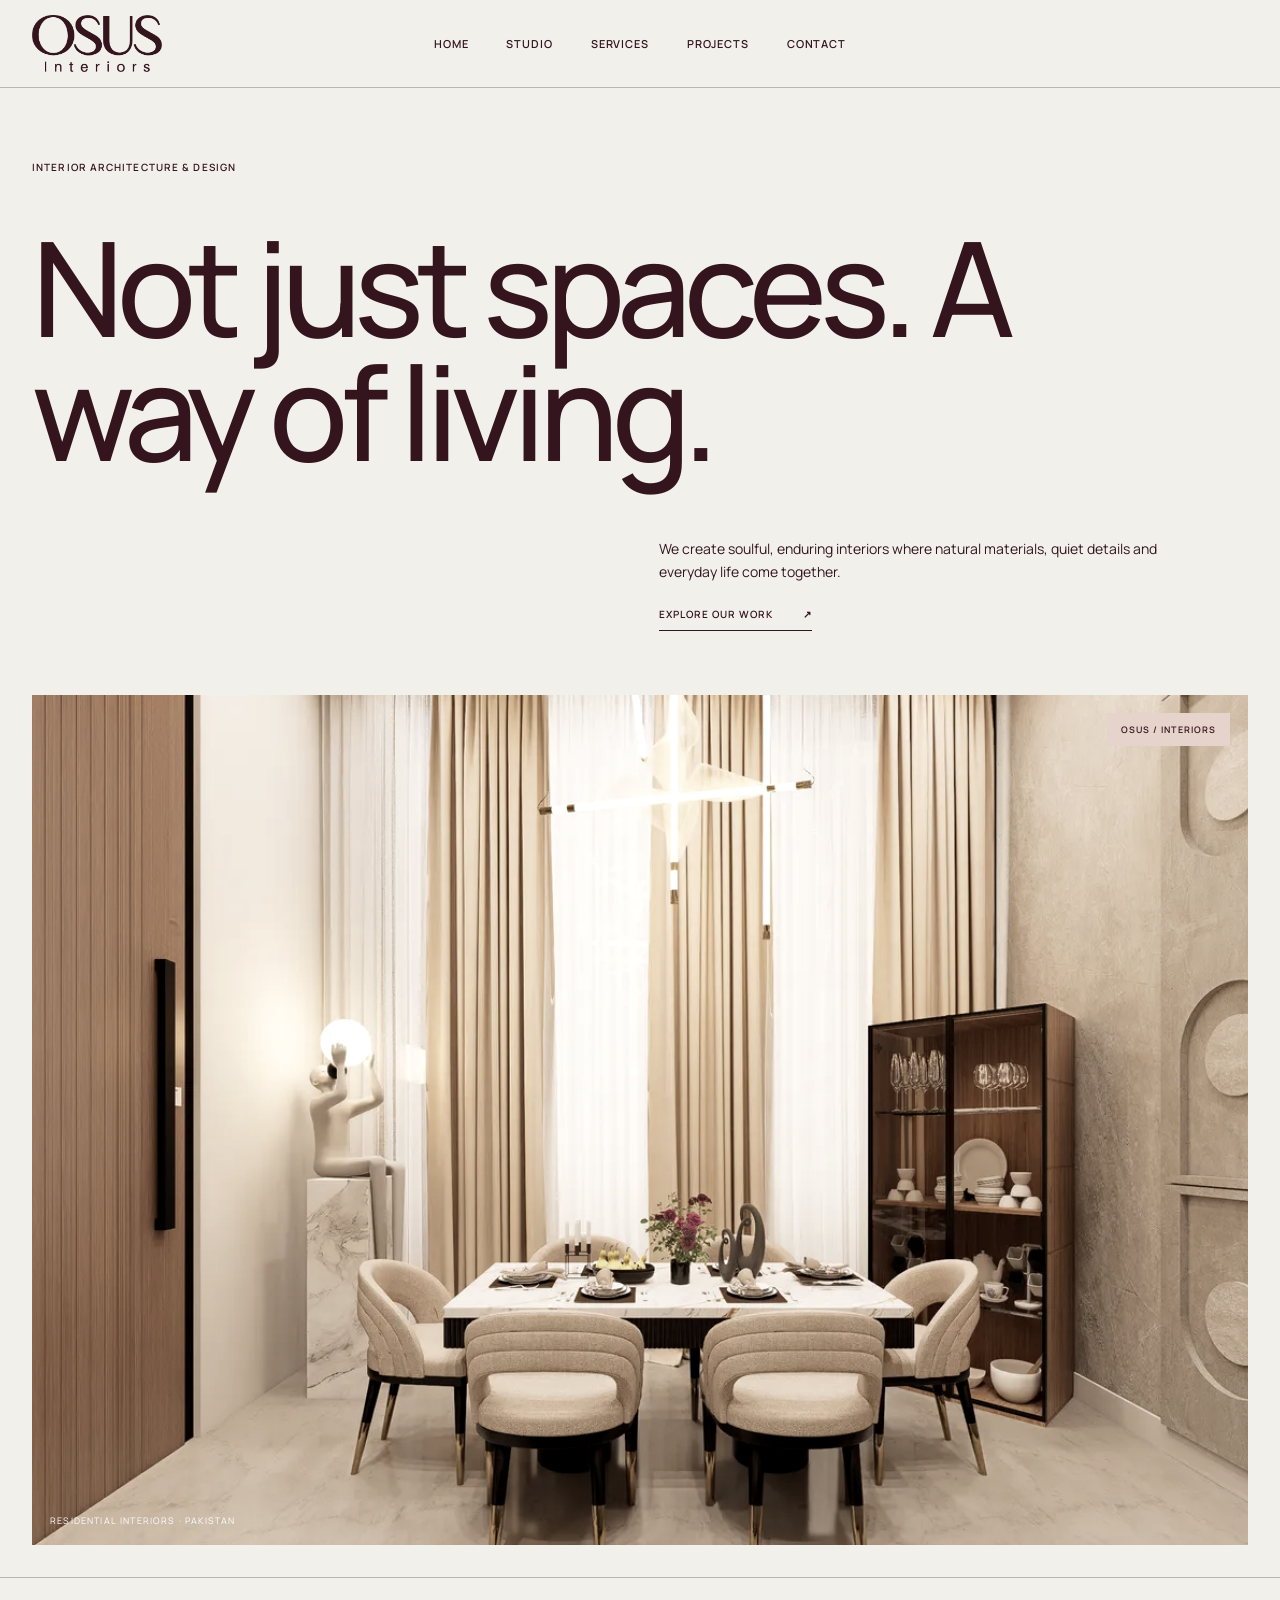
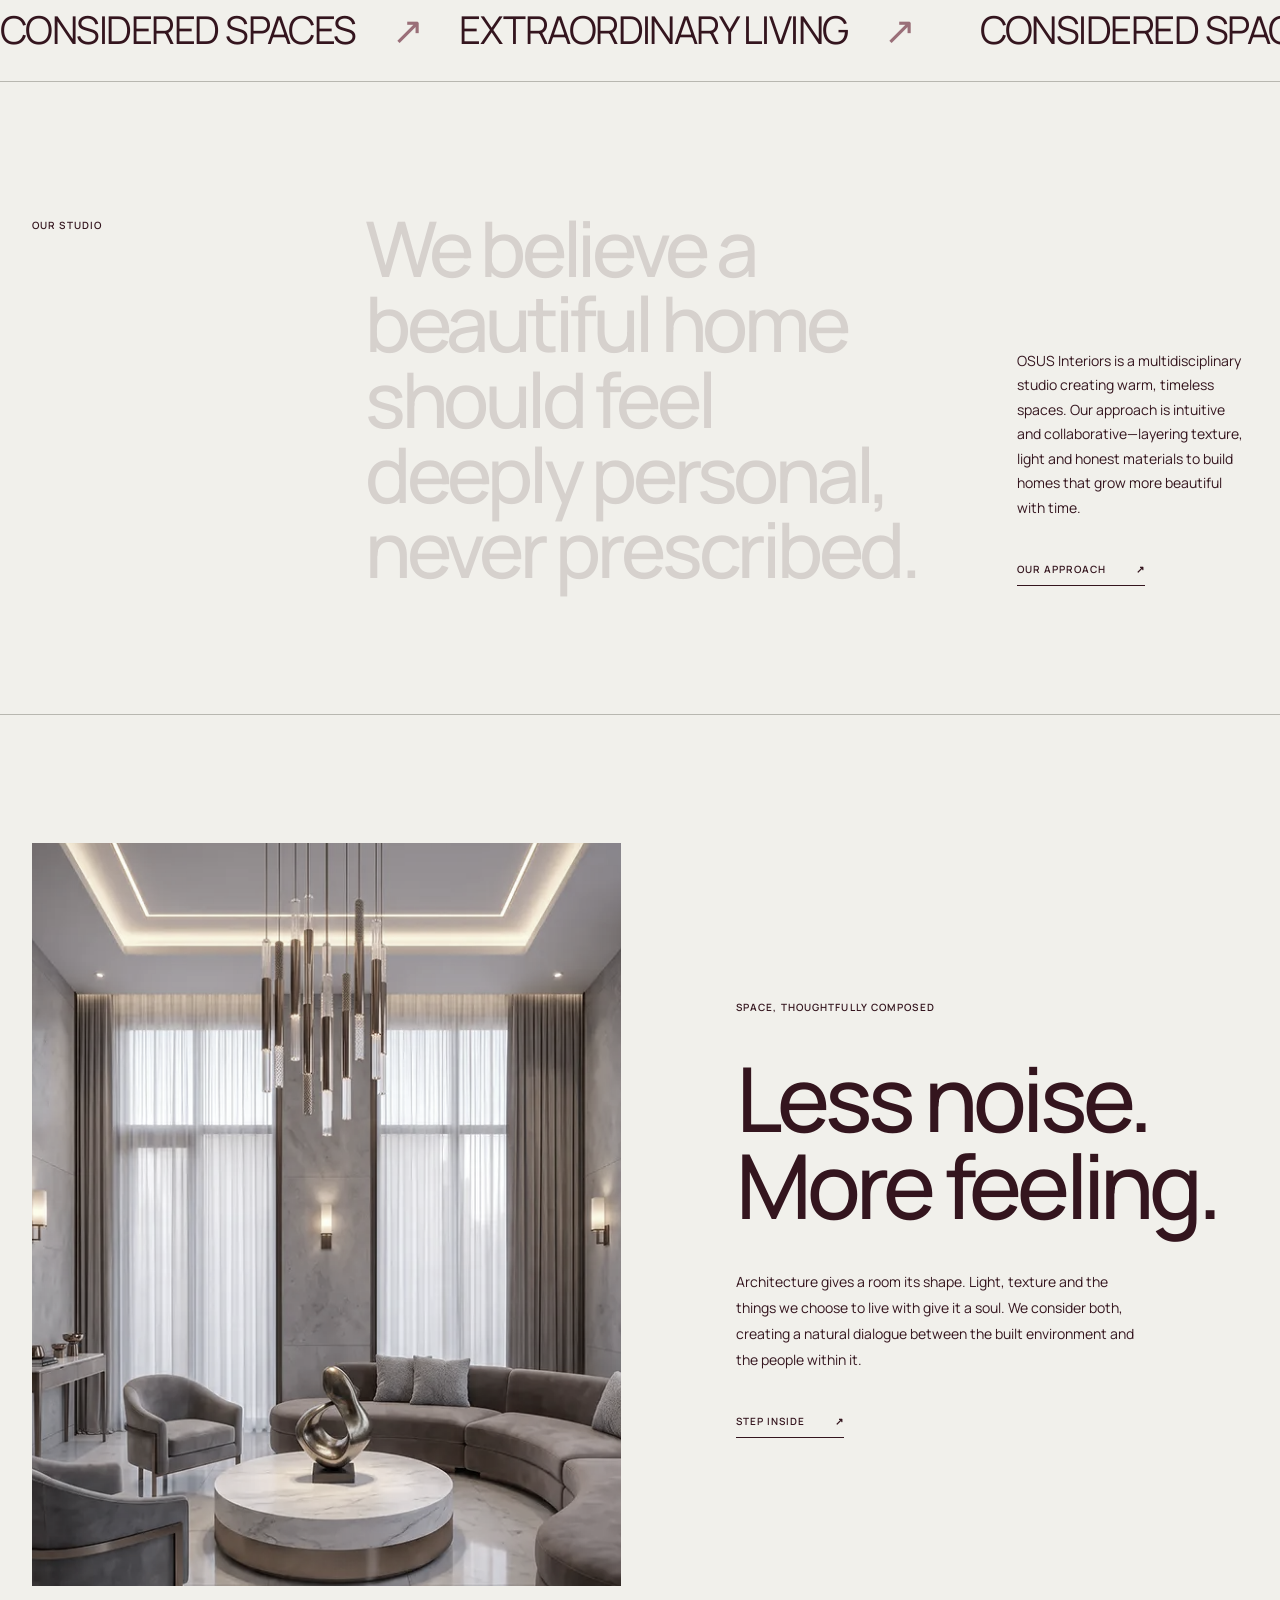
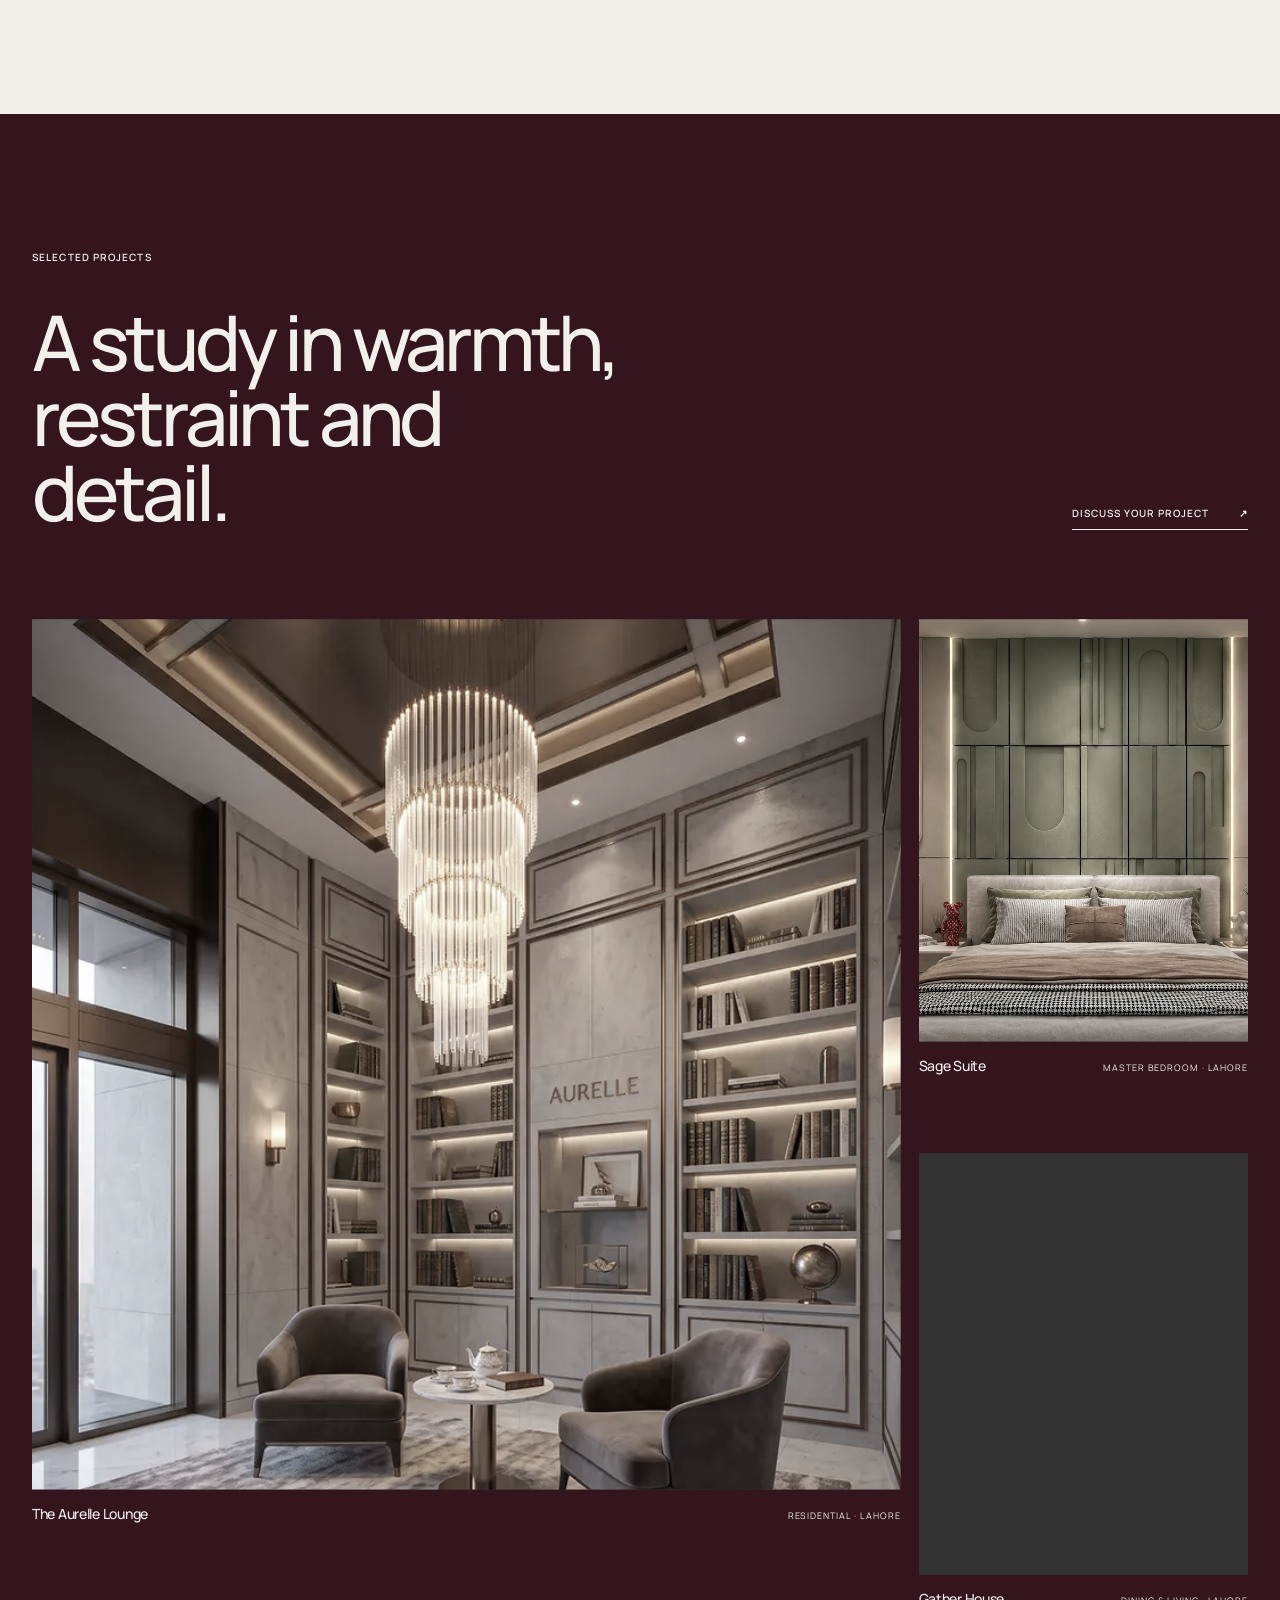
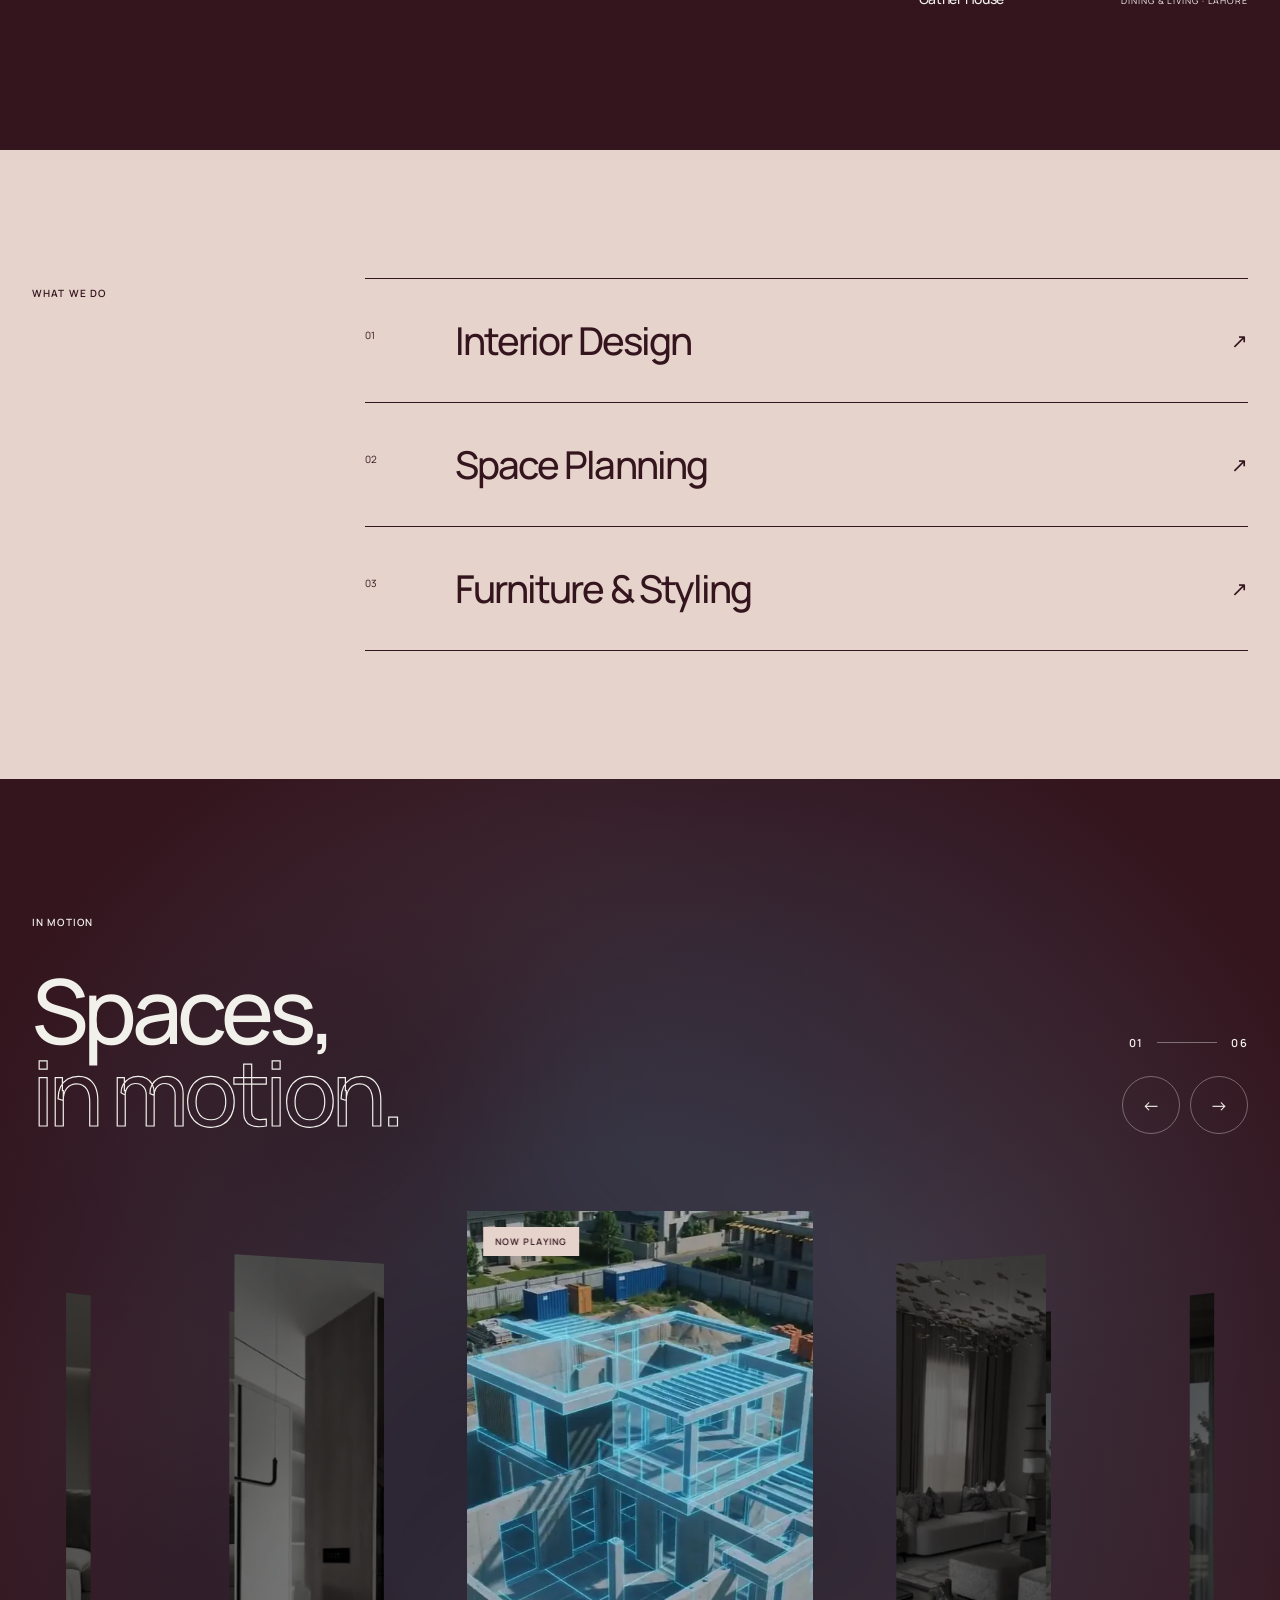
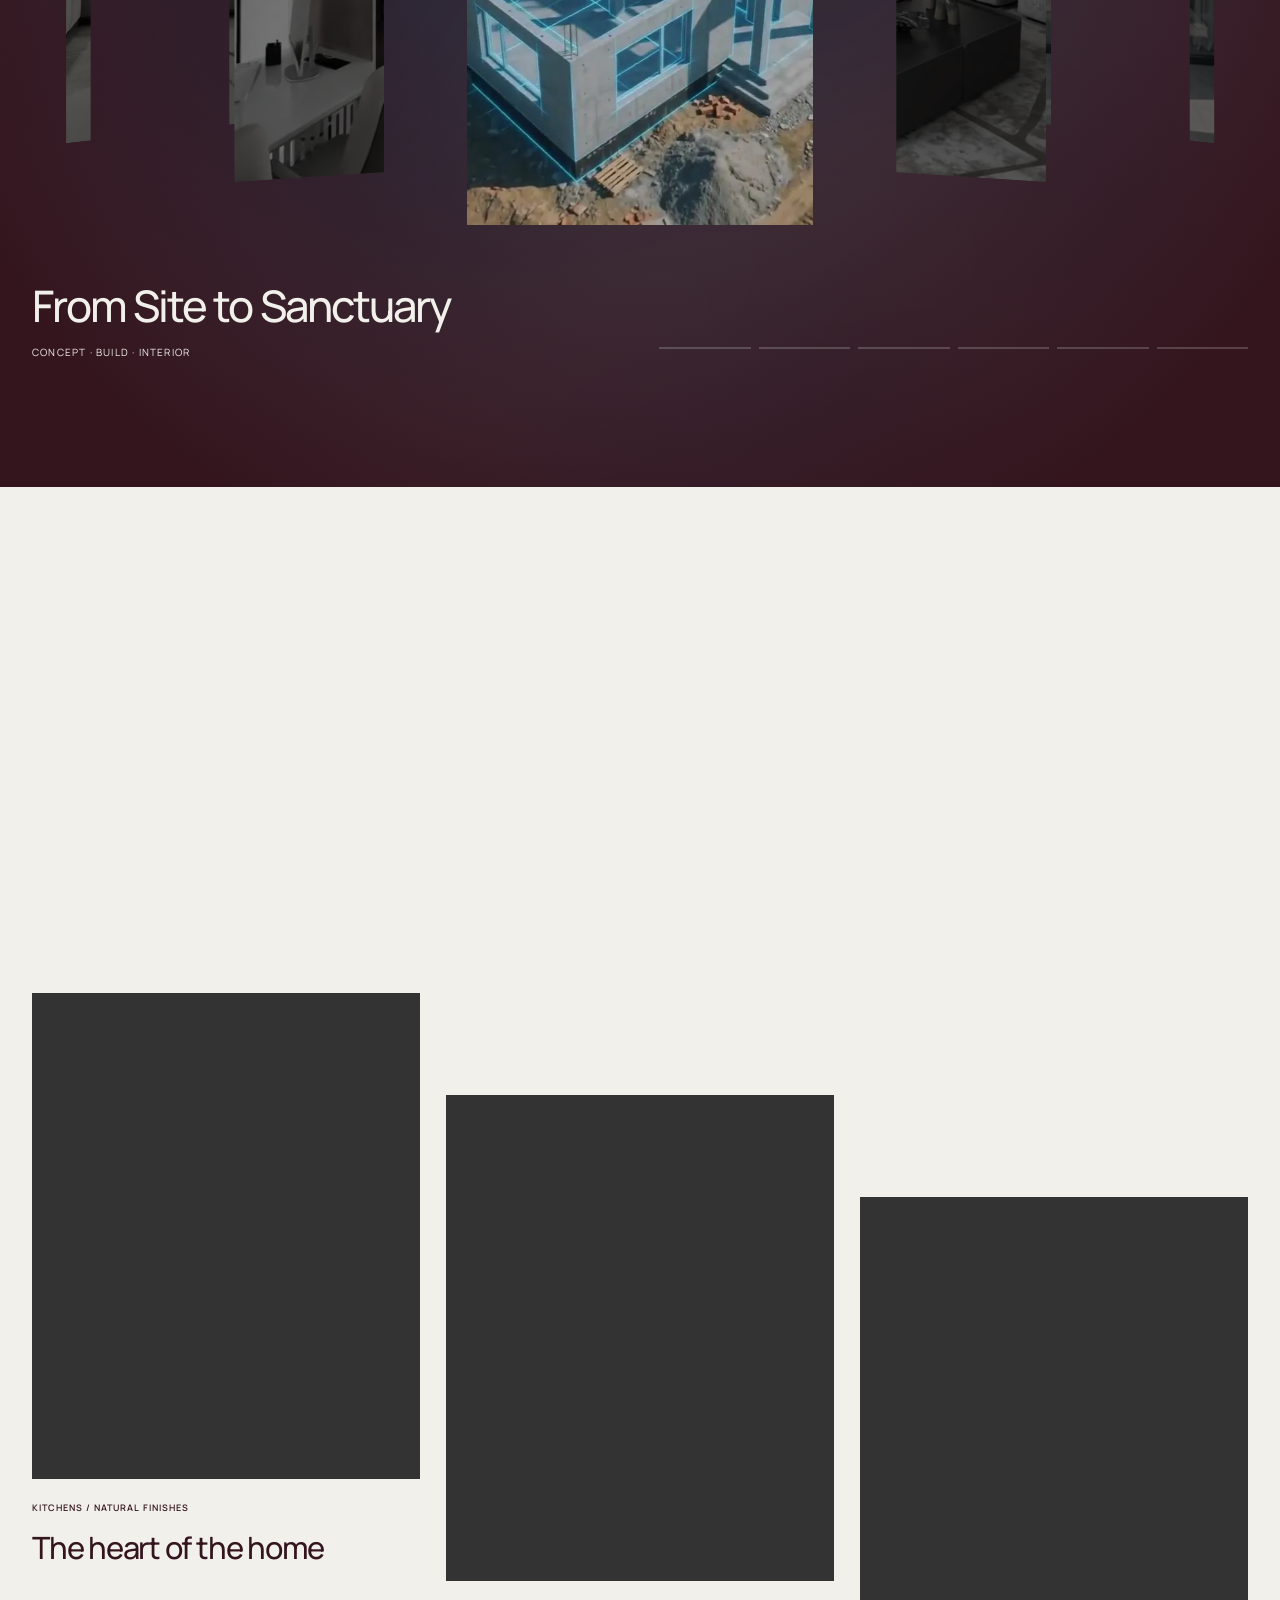
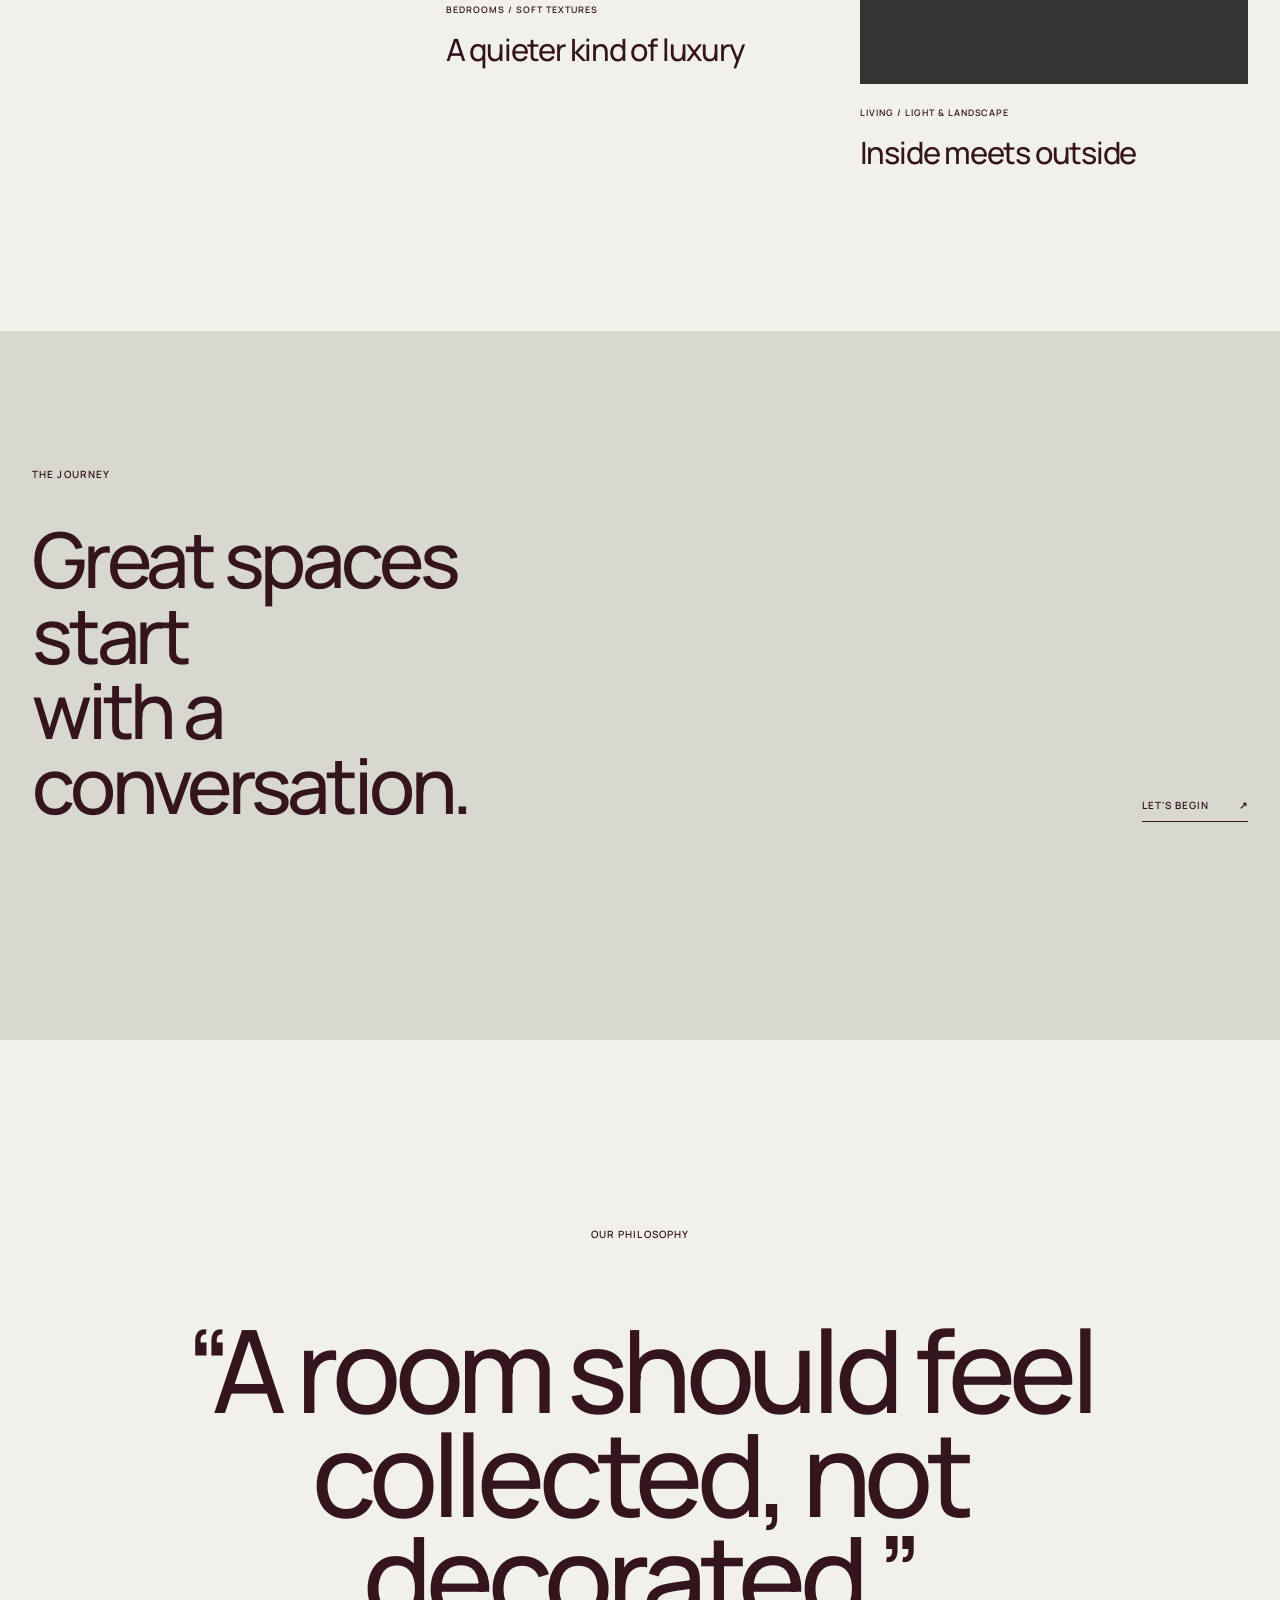
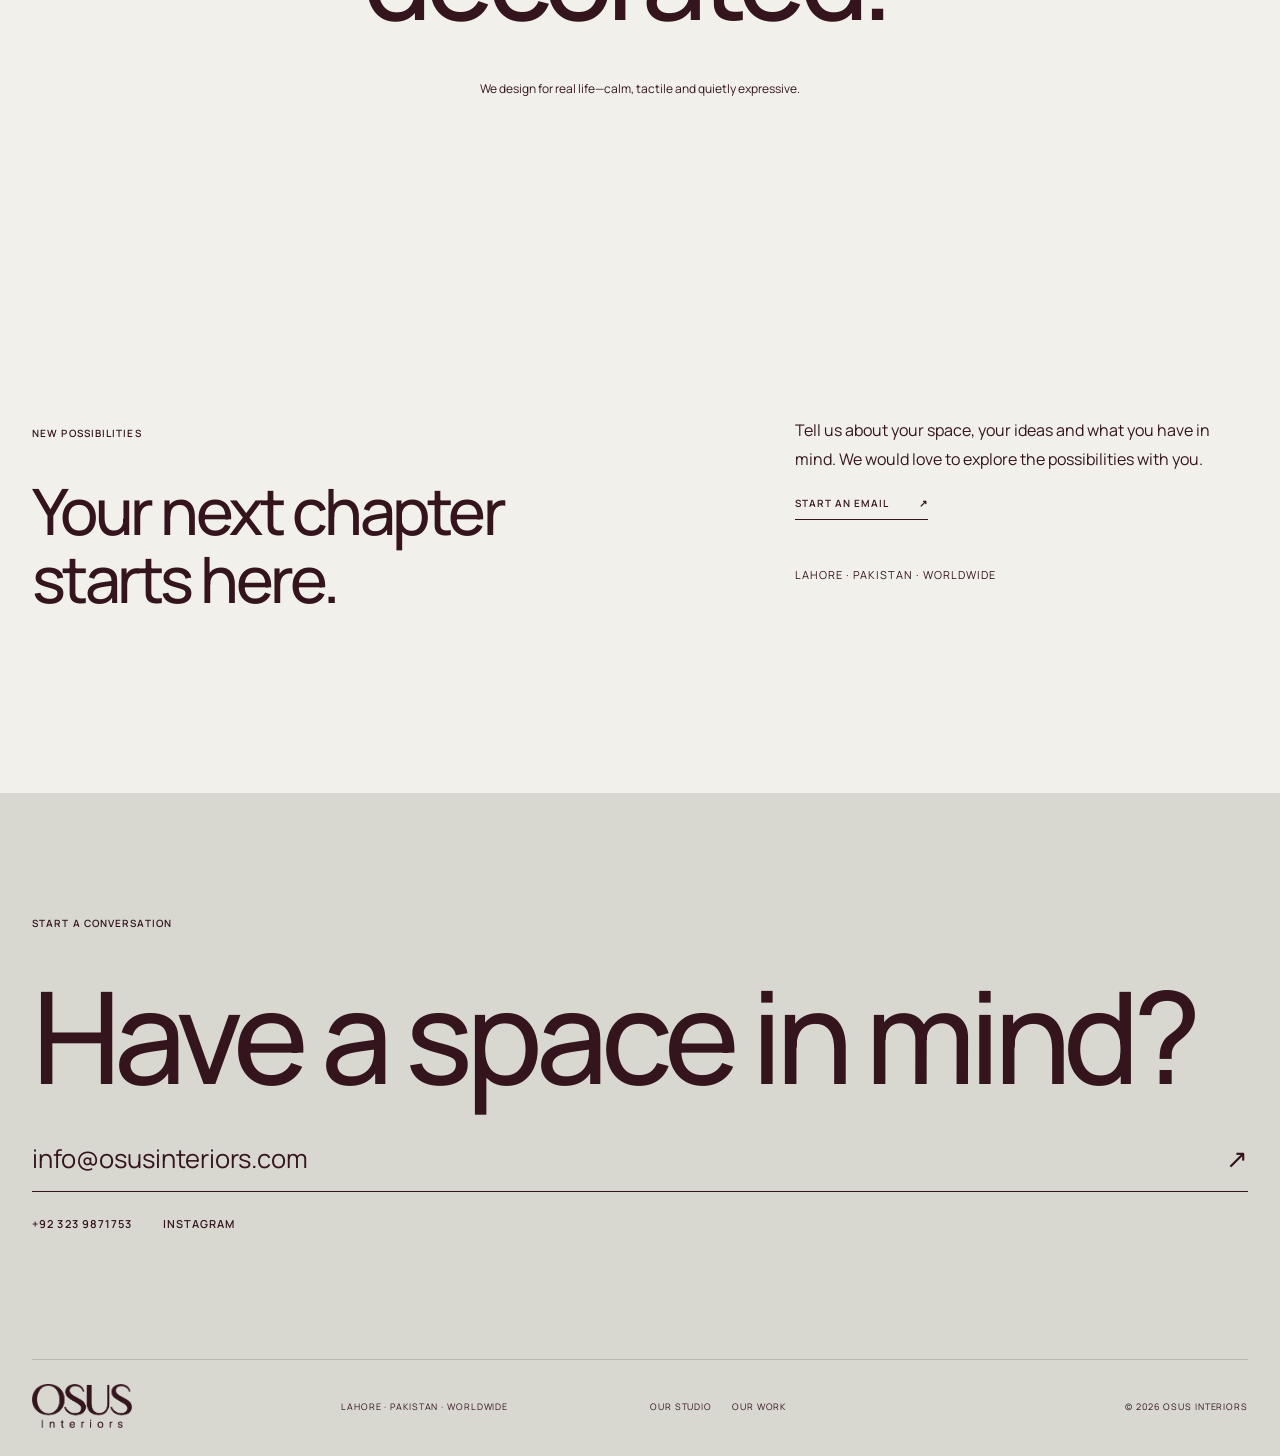
==== commit 1edb35ae: "Speed up image and video loading Add 800px image variants (900/1400 for the hero) with srcset, re-en" ====
--- a/website/index.html
+++ b/website/index.html
@@ -10,6 +10,7 @@
   <link rel="preconnect" href="https://fonts.gstatic.com" crossorigin>
   <link rel="stylesheet" href="https://fonts.googleapis.com/css2?family=Manrope:wght@400;500;600;700&display=swap">
   <link rel="stylesheet" href="css/style.css">
+  <link rel="preload" as="image" href="assets/images/hero-dining.webp" imagesrcset="assets/images/hero-dining-900.webp 900w, assets/images/hero-dining-1400.webp 1400w, assets/images/hero-dining.webp 1800w" imagesizes="95vw" fetchpriority="high">
 </head>
 <body>
 <main>
@@ -34,7 +35,7 @@
         <a class="text-link" href="#projects">Explore our work <span>↗</span></a>
       </div>
       <div class="hero-image">
-        <img alt="Warm dining room with full-height linen curtains and walnut cabinetry" src="assets/images/hero-dining.webp">
+        <img alt="Warm dining room with full-height linen curtains and walnut cabinetry" src="assets/images/hero-dining.webp" srcset="assets/images/hero-dining-900.webp 900w, assets/images/hero-dining-1400.webp 1400w, assets/images/hero-dining.webp 1800w" sizes="95vw" fetchpriority="high">
         <p>Residential interiors · Pakistan</p>
       </div>
       <span class="hero-number">01</span>
@@ -61,7 +62,7 @@
     </section>
 
     <section class="material-story section scroll-reveal">
-      <div class="project-image"><img loading="lazy" alt="Double-height lounge with curved sofa and sculptural pendant" src="assets/images/living-lounge.webp"></div>
+      <div class="project-image"><img loading="lazy" alt="Double-height lounge with curved sofa and sculptural pendant" src="assets/images/living-lounge.webp" srcset="assets/images/living-lounge-800.webp 800w, assets/images/living-lounge.webp 1080w" sizes="(max-width: 800px) 100vw, 50vw" decoding="async"></div>
       <div class="material-copy">
         <p class="section-label">Space, thoughtfully composed</p>
         <h2>Less noise.<br>More feeling.</h2>
@@ -80,15 +81,15 @@
       </div>
       <div class="project-grid">
         <article class="project-card featured scroll-reveal">
-          <div class="project-image"><img loading="lazy" alt="Aurelle lounge with library shelving and crystal chandelier" src="assets/images/project-aurelle.webp"></div>
+          <div class="project-image"><img loading="lazy" alt="Aurelle lounge with library shelving and crystal chandelier" src="assets/images/project-aurelle.webp" srcset="assets/images/project-aurelle-800.webp 800w, assets/images/project-aurelle.webp 1080w" sizes="(max-width: 800px) 100vw, 50vw" decoding="async"></div>
           <div class="project-meta"><h3>The Aurelle Lounge</h3><p>Residential · Lahore</p></div>
         </article>
         <article class="project-card scroll-reveal">
-          <div class="project-image"><img loading="lazy" alt="Bedroom with sage green panelled headboard" src="assets/images/project-sage-bedroom.webp"></div>
+          <div class="project-image"><img loading="lazy" alt="Bedroom with sage green panelled headboard" src="assets/images/project-sage-bedroom.webp" srcset="assets/images/project-sage-bedroom-800.webp 800w, assets/images/project-sage-bedroom.webp 1080w" sizes="(max-width: 800px) 100vw, 50vw" decoding="async"></div>
           <div class="project-meta"><h3>Sage Suite</h3><p>Master Bedroom · Lahore</p></div>
         </article>
         <article class="project-card scroll-reveal">
-          <div class="project-image"><img loading="lazy" alt="Open dining and living space with track lighting" src="assets/images/project-dining.webp"></div>
+          <div class="project-image"><img loading="lazy" alt="Open dining and living space with track lighting" src="assets/images/project-dining.webp" srcset="assets/images/project-dining-800.webp 800w, assets/images/project-dining.webp 1080w" sizes="(max-width: 800px) 100vw, 50vw" decoding="async"></div>
           <div class="project-meta"><h3>Gather House</h3><p>Dining &amp; Living · Lahore</p></div>
         </article>
       </div>
@@ -160,17 +161,17 @@
       </div>
       <div class="detail-grid">
         <article class="detail-card scroll-reveal">
-          <div class="project-image"><img loading="lazy" alt="Sage green kitchen with marble island" src="assets/images/room-kitchen.webp"></div>
+          <div class="project-image"><img loading="lazy" alt="Sage green kitchen with marble island" src="assets/images/room-kitchen.webp" srcset="assets/images/room-kitchen-800.webp 800w, assets/images/room-kitchen.webp 1080w" sizes="(max-width: 800px) 100vw, 33vw" decoding="async"></div>
           <p class="section-label">Kitchens / Natural finishes</p>
           <h3>The heart of the home</h3>
         </article>
         <article class="detail-card scroll-reveal">
-          <div class="project-image"><img loading="lazy" alt="Soft-toned bedroom with sculpted headboard" src="assets/images/room-bedroom.webp"></div>
+          <div class="project-image"><img loading="lazy" alt="Soft-toned bedroom with sculpted headboard" src="assets/images/room-bedroom.webp" srcset="assets/images/room-bedroom-800.webp 800w, assets/images/room-bedroom.webp 1080w" sizes="(max-width: 800px) 100vw, 33vw" decoding="async"></div>
           <p class="section-label">Bedrooms / Soft textures</p>
           <h3>A quieter kind of luxury</h3>
         </article>
         <article class="detail-card scroll-reveal">
-          <div class="project-image"><img loading="lazy" alt="Living room with blue accent wall and natural light" src="assets/images/room-living.webp"></div>
+          <div class="project-image"><img loading="lazy" alt="Living room with blue accent wall and natural light" src="assets/images/room-living.webp" srcset="assets/images/room-living-800.webp 800w, assets/images/room-living.webp 1080w" sizes="(max-width: 800px) 100vw, 33vw" decoding="async"></div>
           <p class="section-label">Living / Light &amp; landscape</p>
           <h3>Inside meets outside</h3>
         </article>
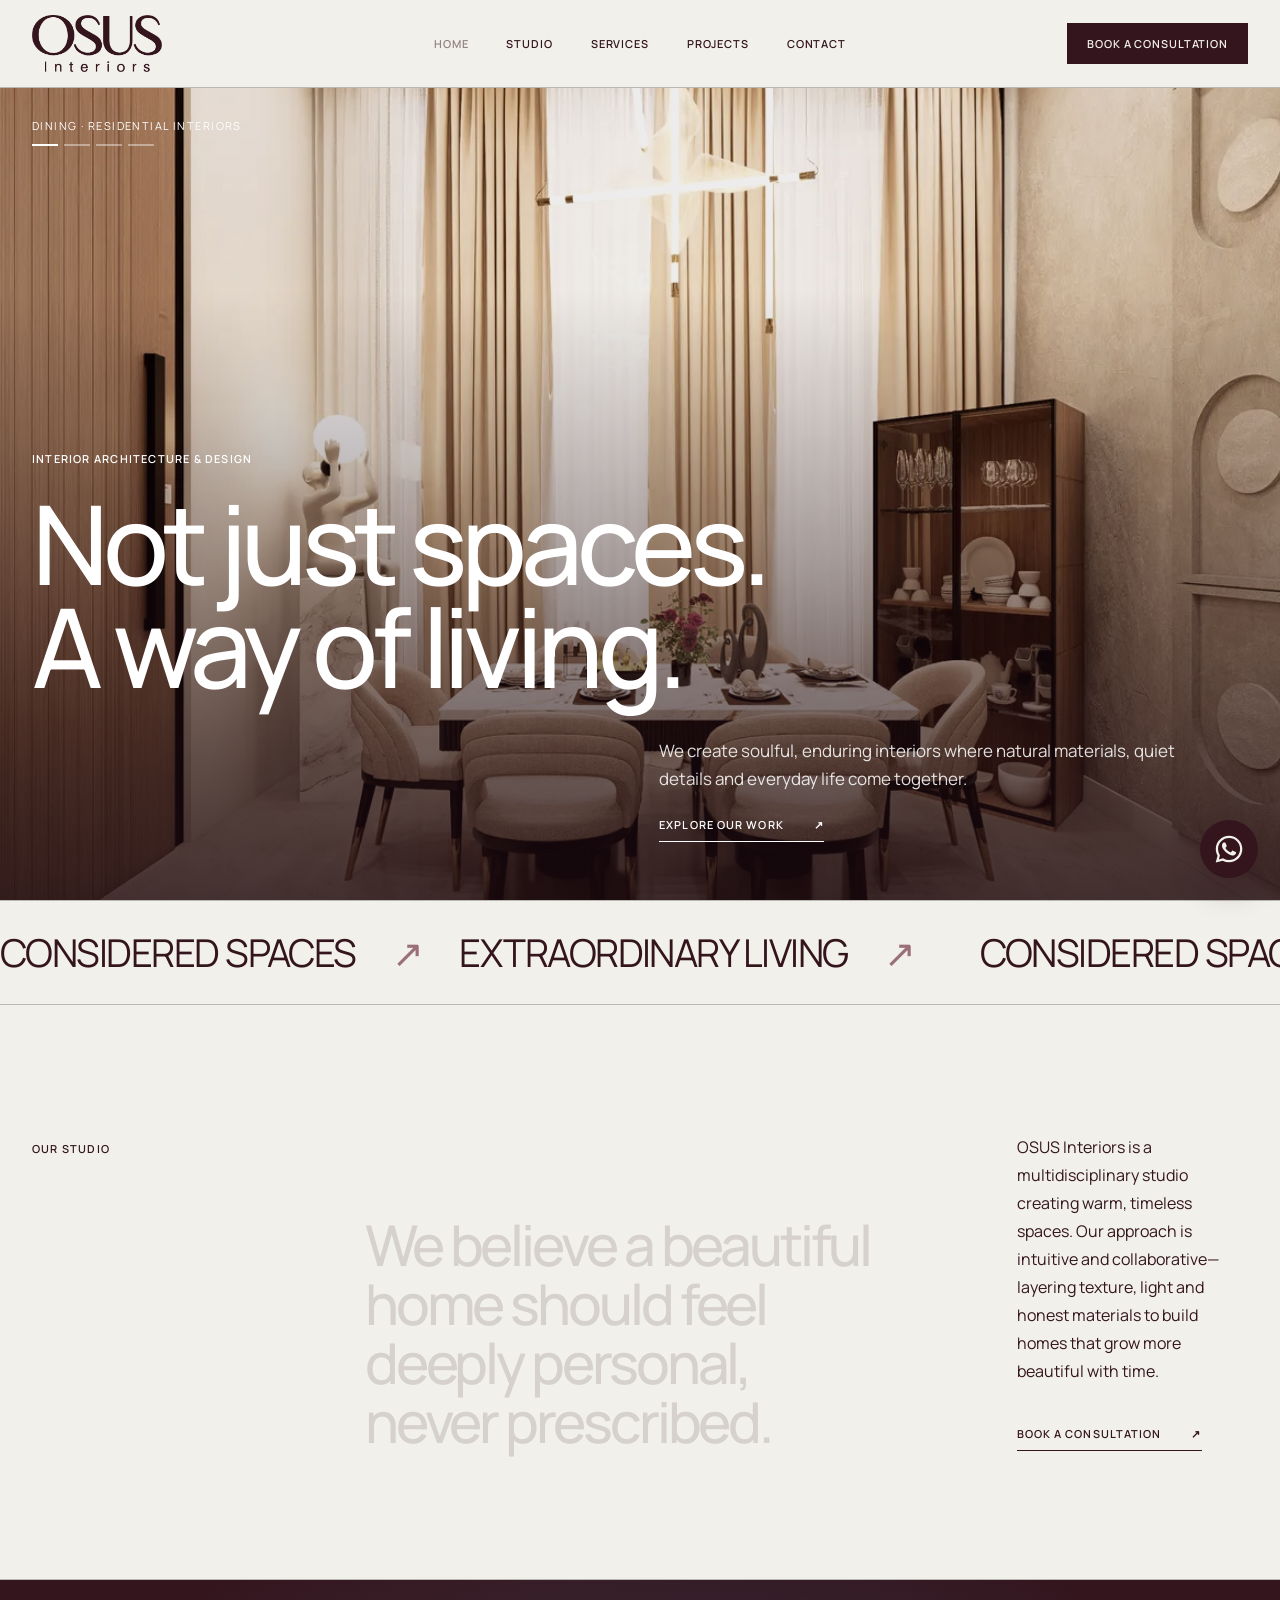
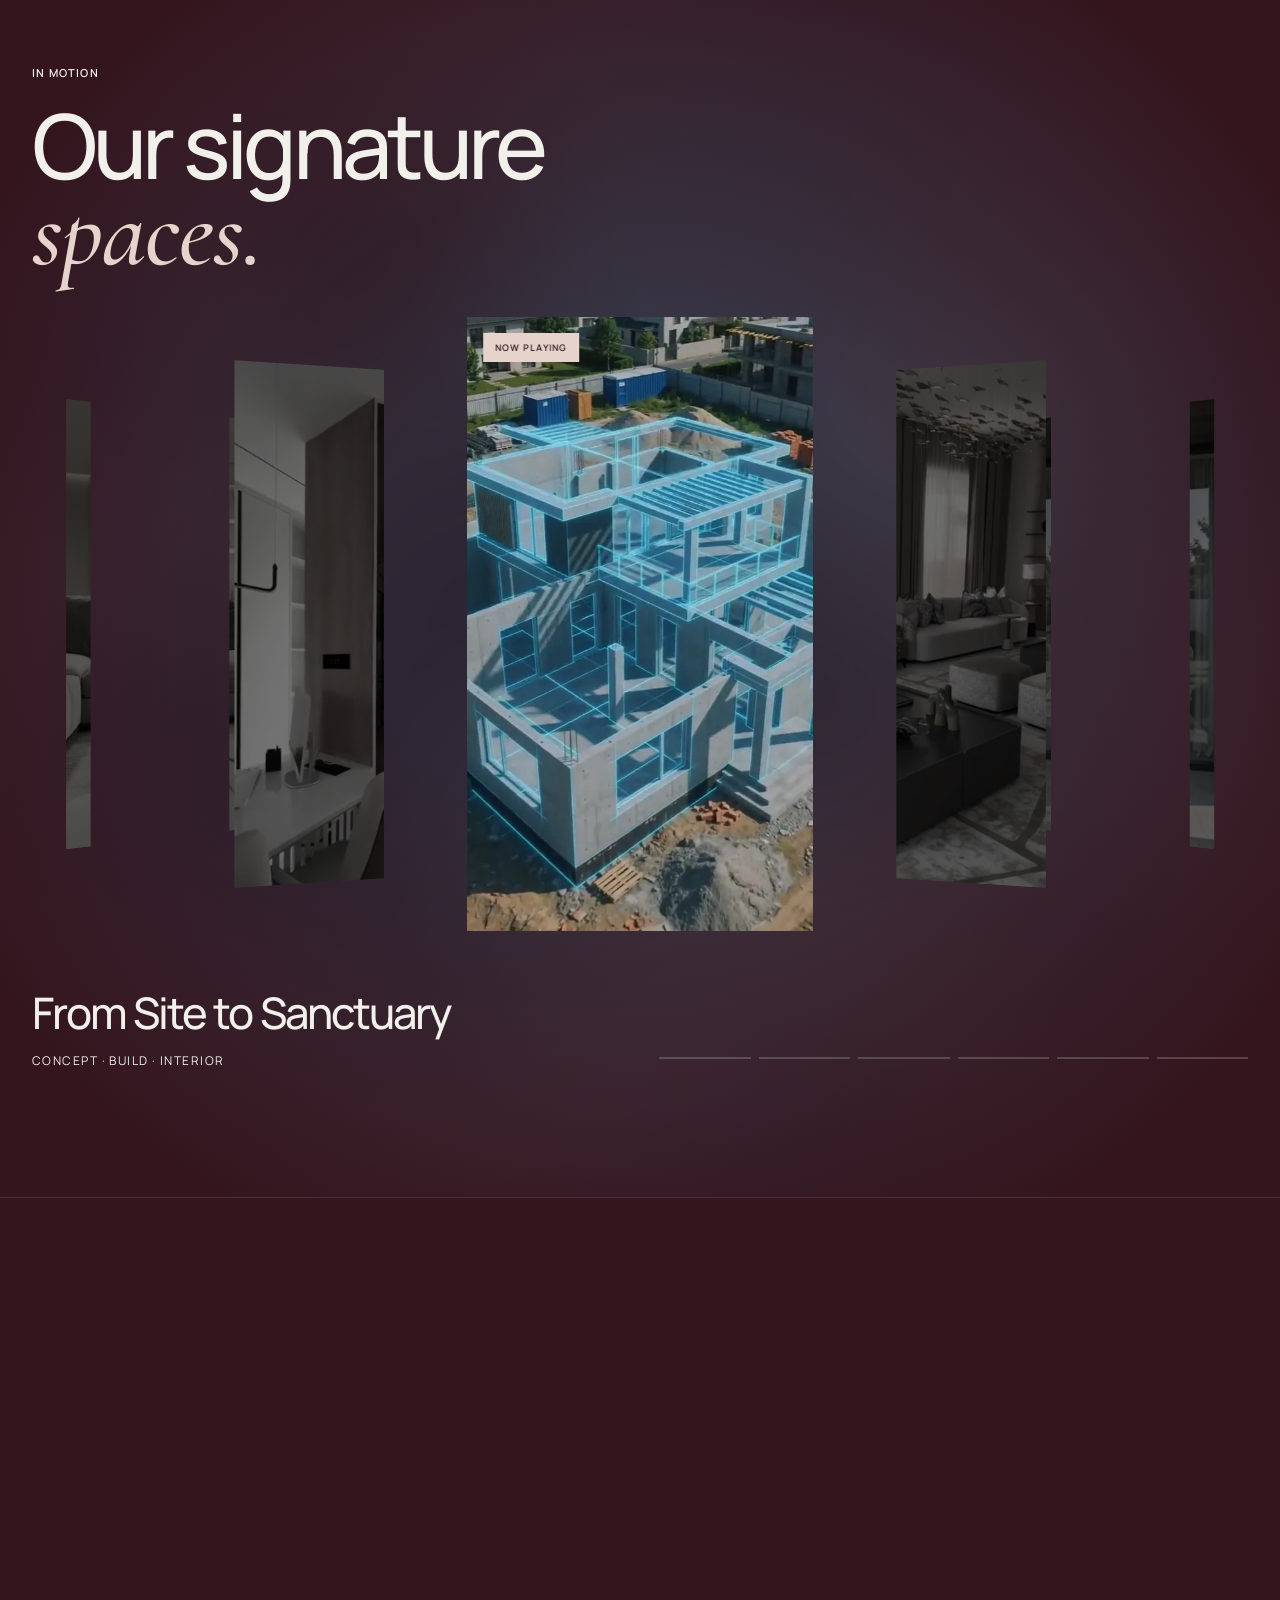
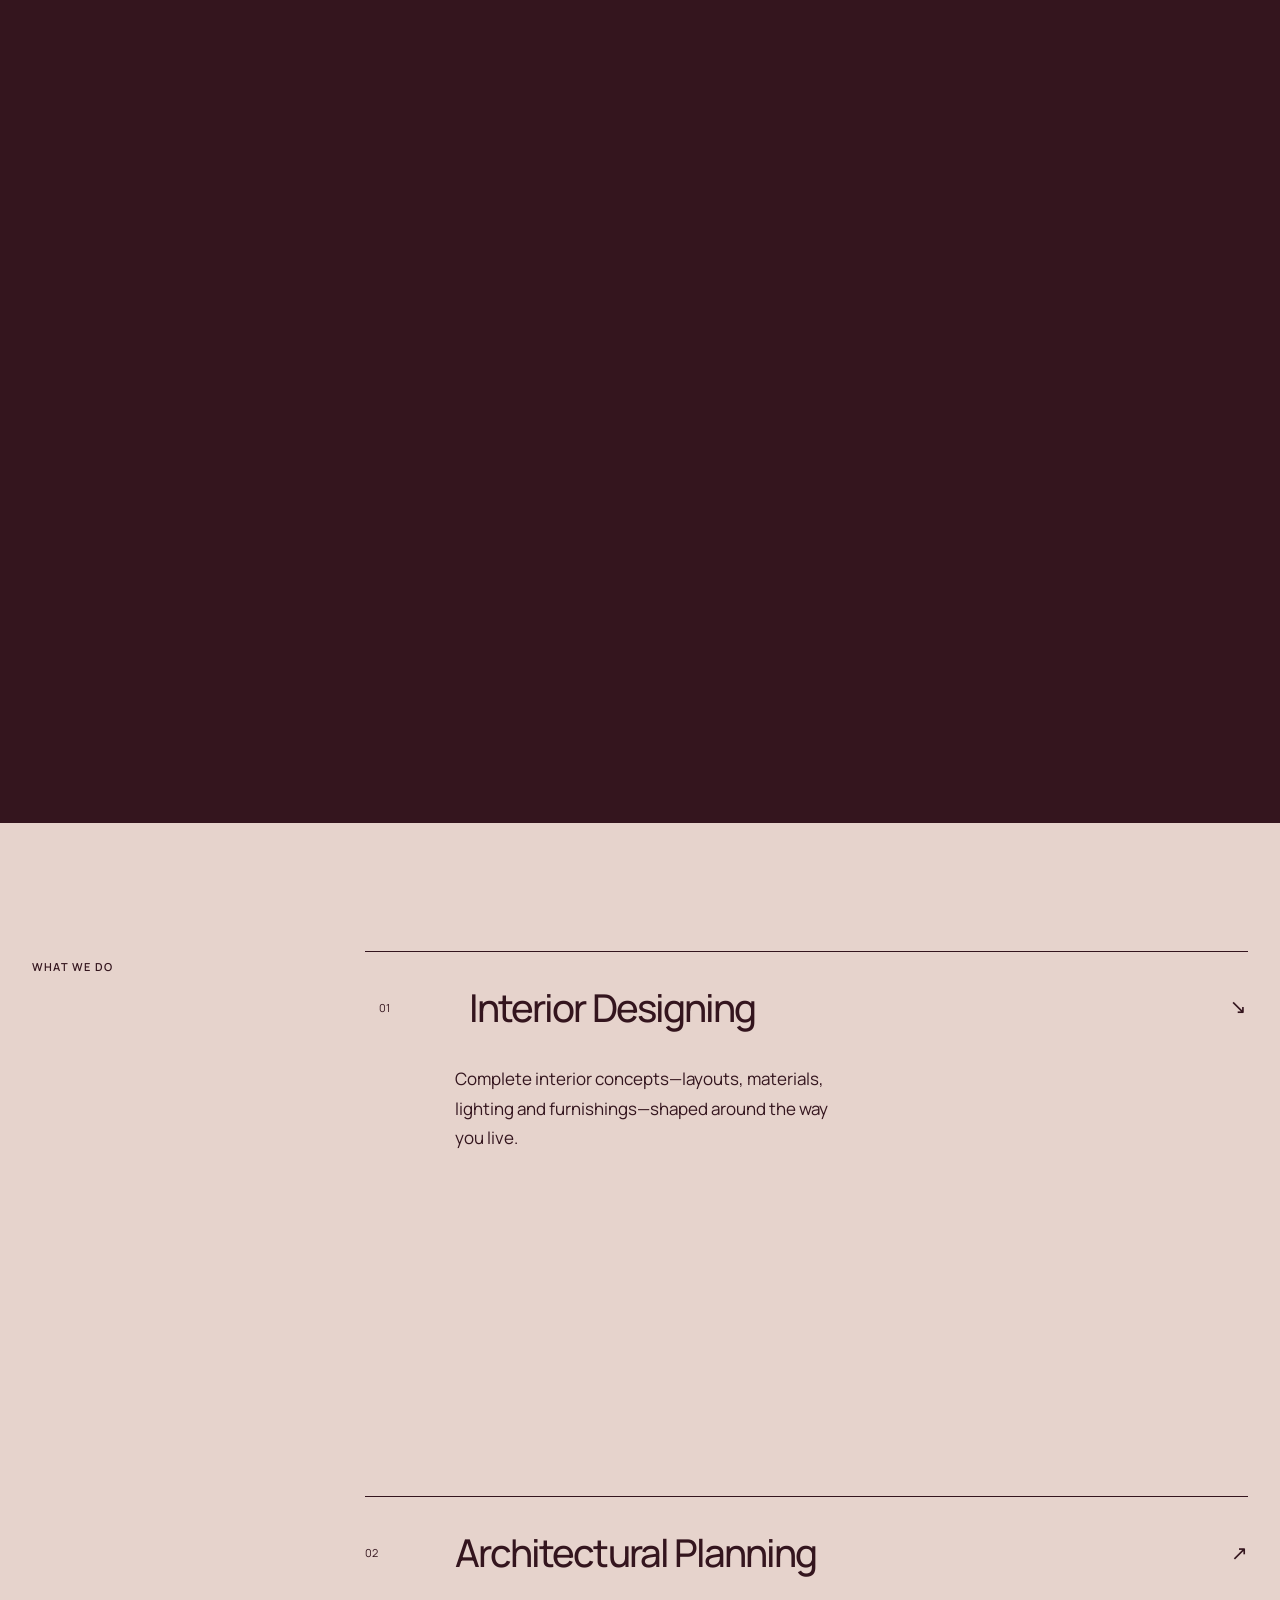
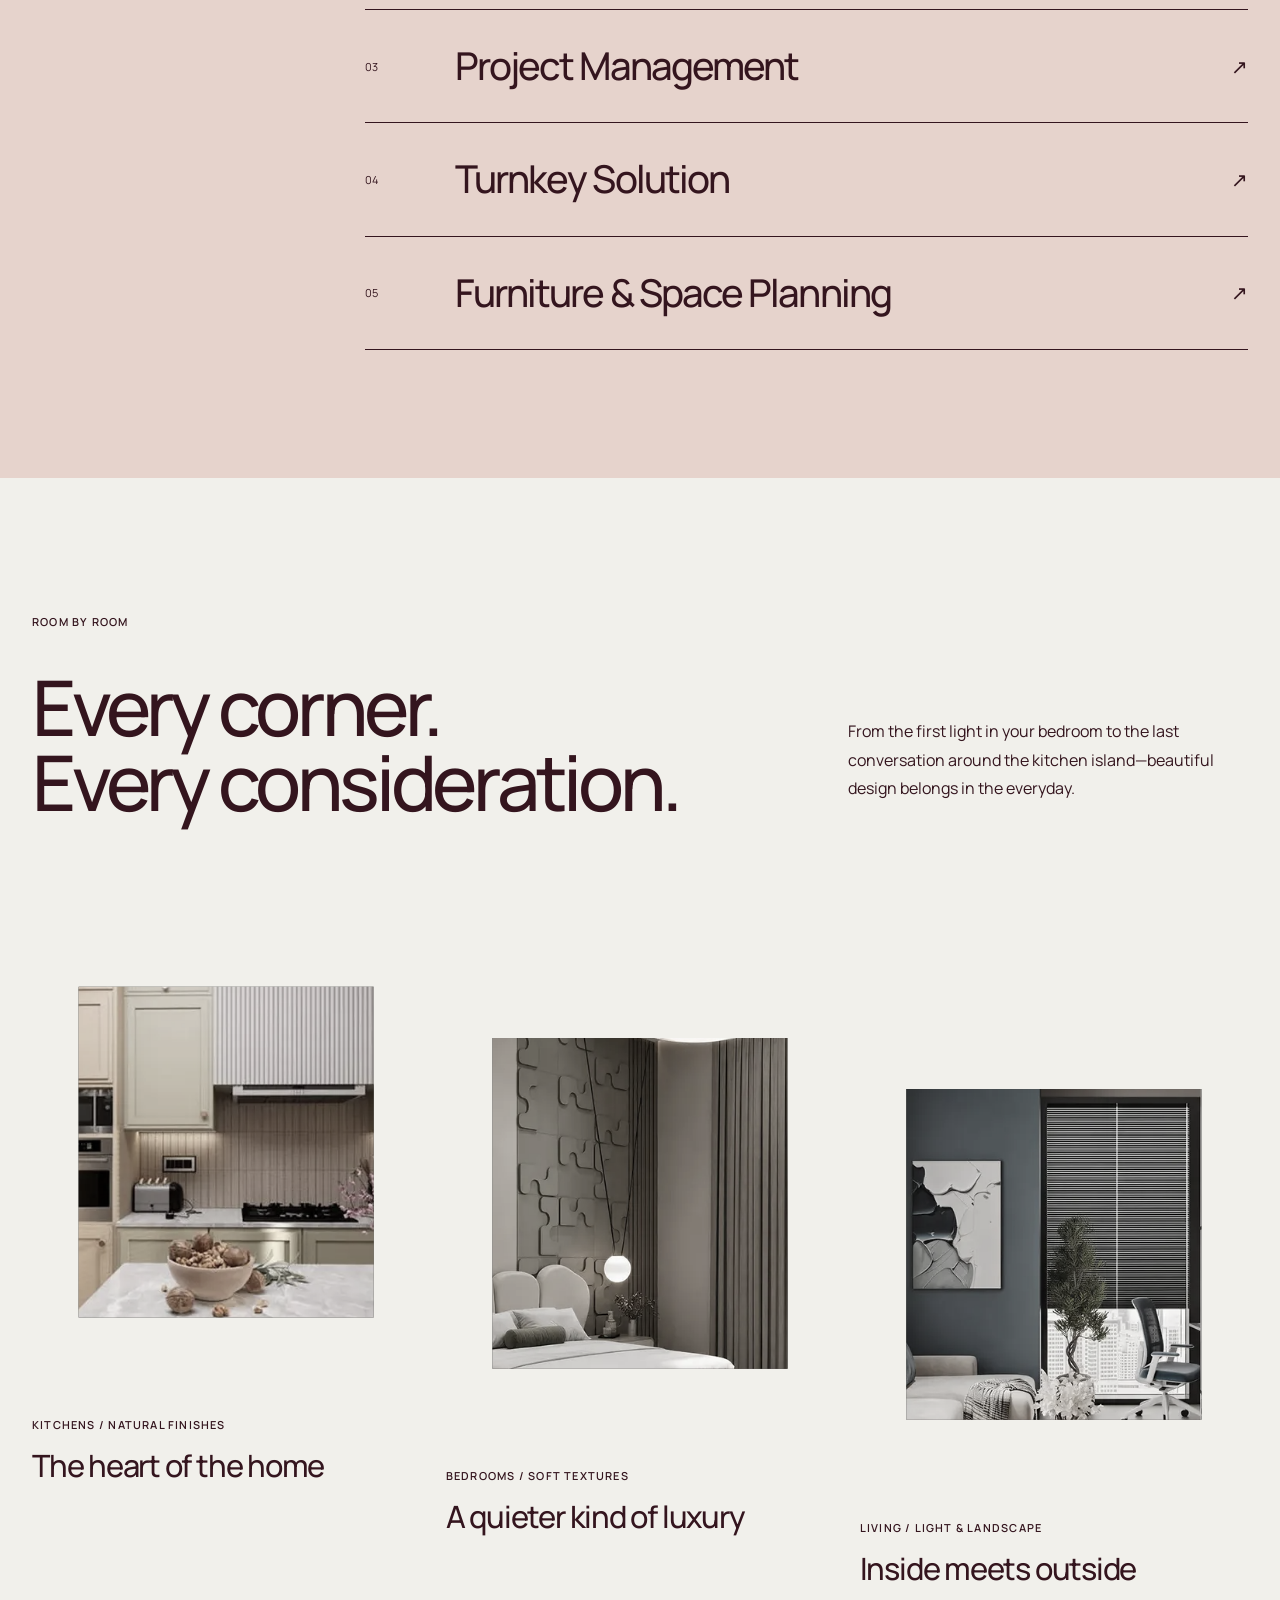
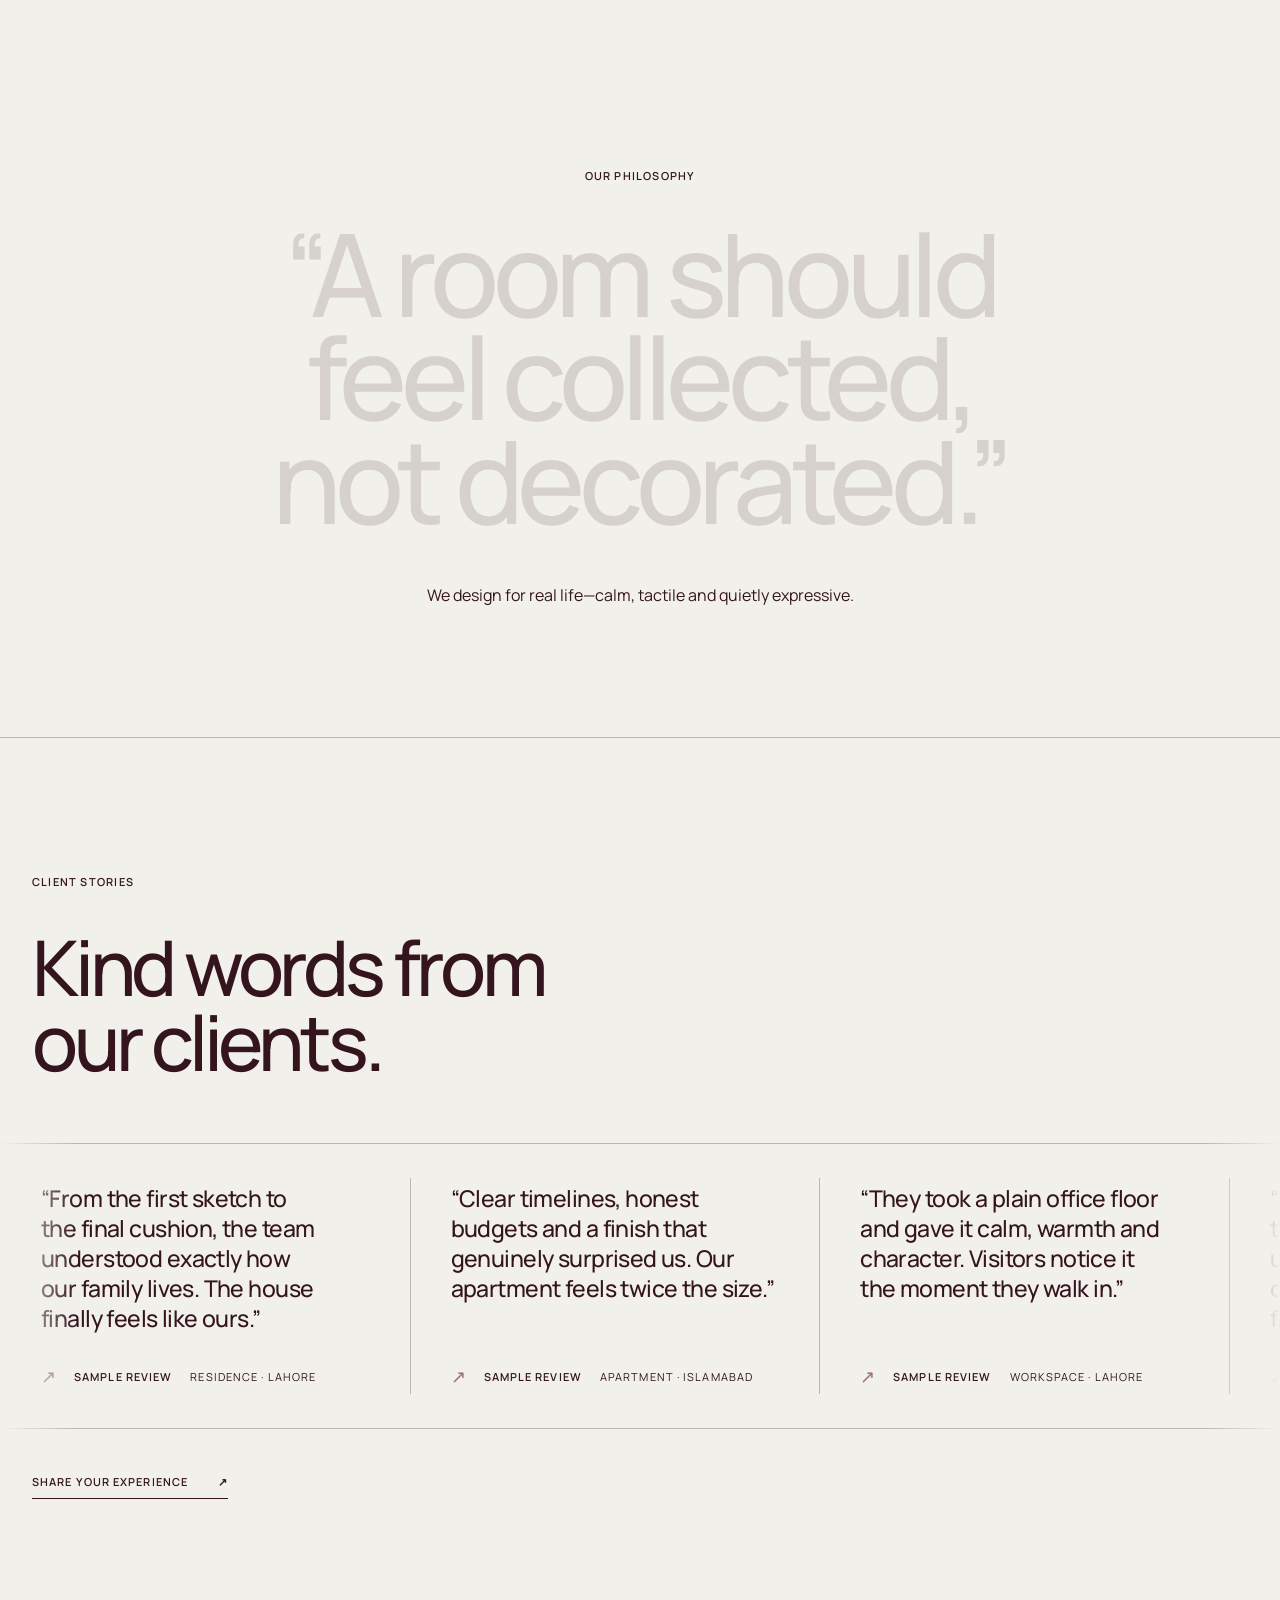
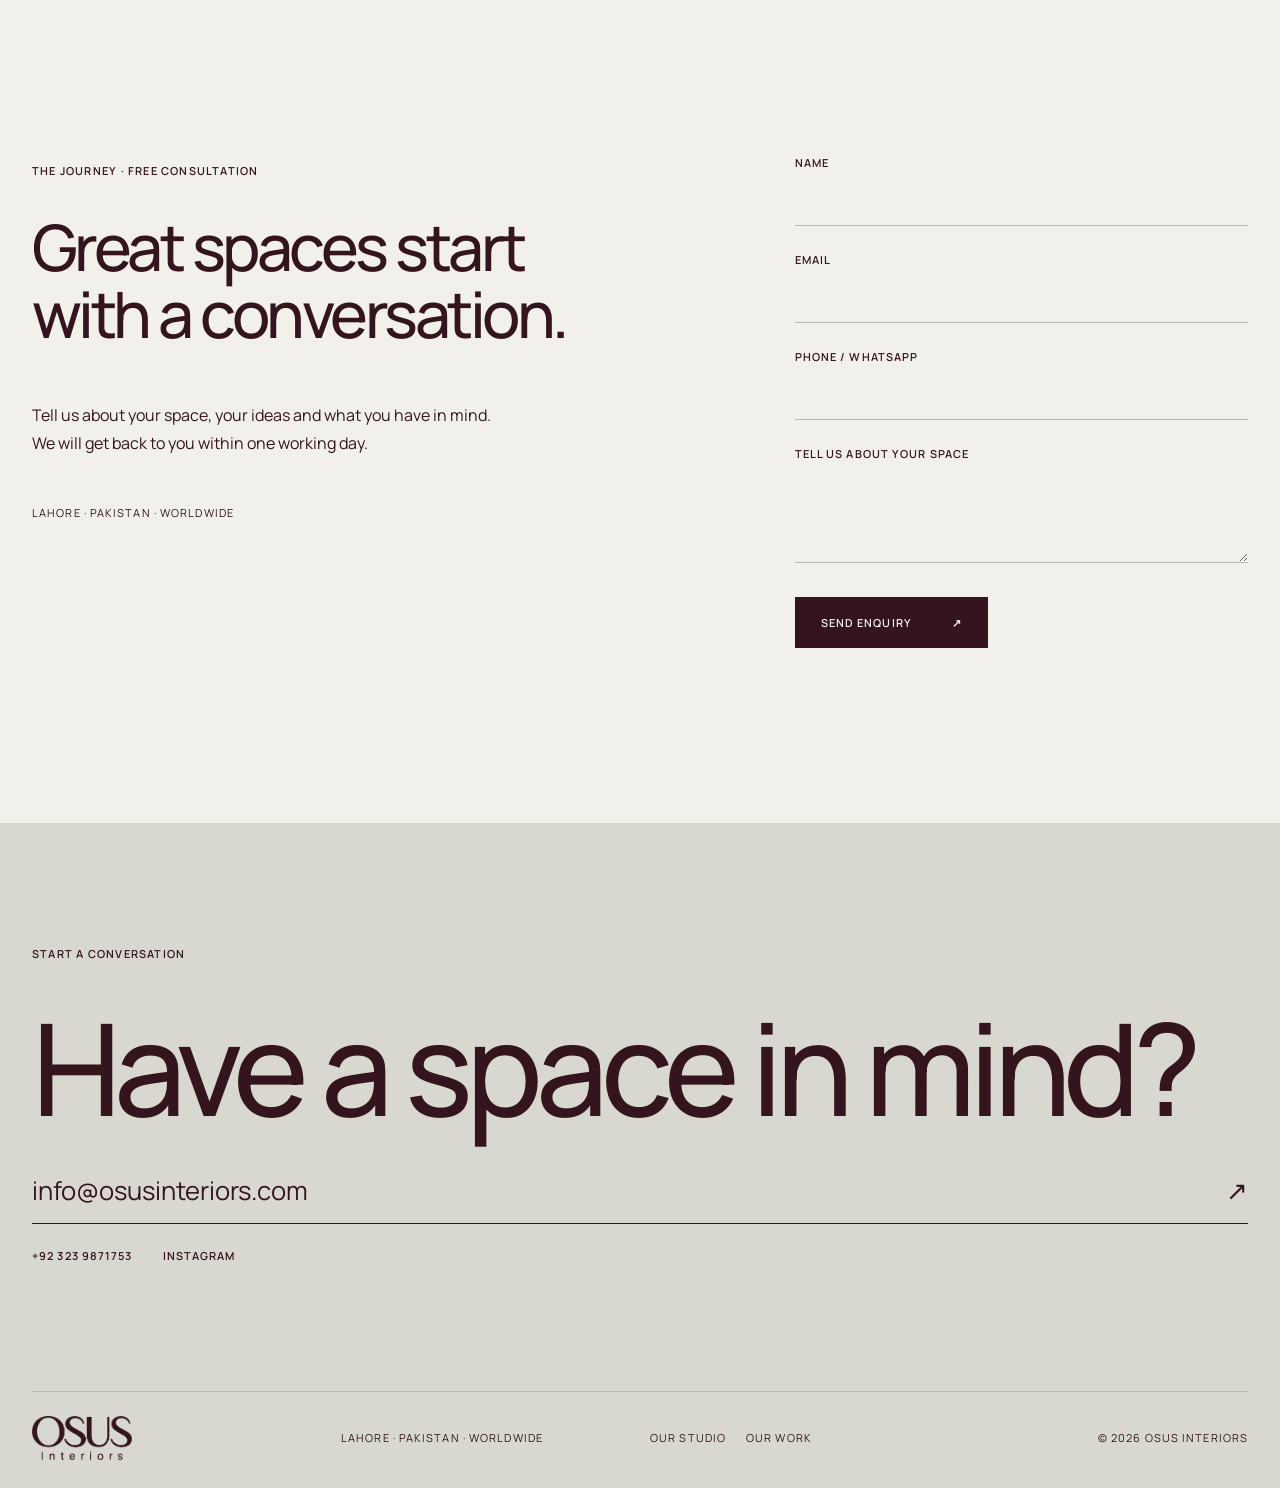
==== commit dea936ba: "Redesign homepage from client feedback Full-screen hero slideshow with intro curtain, projects photo" ====
--- a/website/index.html
+++ b/website/index.html
@@ -3,16 +3,32 @@
 <head>
   <meta charset="utf-8">
   <meta name="viewport" content="width=device-width, initial-scale=1">
-  <title>OSUS Interiors — Interior Architecture &amp; Design</title>
-  <meta name="description" content="OSUS Interiors creates soulful, enduring interiors where natural materials, quiet details and everyday life come together. Based in Lahore, Pakistan.">
+  <title>OSUS Interiors — Interior Designers &amp; Architects in Lahore</title>
+  <meta name="description" content="OSUS Interiors is an interior design and architecture studio in Lahore, Pakistan—interior design, architectural planning, project management and turnkey solutions for homes and commercial spaces.">
+  <link rel="canonical" href="https://osusinteriors.com/">
+  <meta name="robots" content="index, follow">
+  <meta name="theme-color" content="#34151e">
+  <meta property="og:type" content="website">
+  <meta property="og:site_name" content="OSUS Interiors">
+  <meta property="og:title" content="OSUS Interiors — Interior Designers &amp; Architects in Lahore">
+  <meta property="og:description" content="Soulful, enduring interiors where natural materials, quiet details and everyday life come together.">
+  <meta property="og:url" content="https://osusinteriors.com/">
+  <meta property="og:image" content="https://osusinteriors.com/assets/images/og-image.jpg">
+  <meta property="og:image:width" content="1200">
+  <meta property="og:image:height" content="630">
+  <meta property="og:locale" content="en_PK">
+  <meta name="twitter:card" content="summary_large_image">
   <link rel="icon" type="image/png" href="assets/logo/osus-logo.png">
+  <script type="application/ld+json">{"@context":"https://schema.org","@type":"HomeAndConstructionBusiness","name":"OSUS Interiors","description":"Interior design, architectural planning, project management and turnkey interiors for homes and commercial spaces.","url":"https://osusinteriors.com/","logo":"https://osusinteriors.com/assets/logo/osus-logo.png","image":"https://osusinteriors.com/assets/images/og-image.jpg","email":"info@osusinteriors.com","telephone":"+92-323-9871753","address":{"@type":"PostalAddress","addressLocality":"Lahore","addressCountry":"PK"},"areaServed":["Lahore","Islamabad","Pakistan"],"sameAs":["https://www.instagram.com/osusinteriors/"],"knowsAbout":["Interior design","Architectural planning","Project management","Turnkey solutions","Furniture and space planning"]}</script>
   <link rel="preconnect" href="https://fonts.googleapis.com">
   <link rel="preconnect" href="https://fonts.gstatic.com" crossorigin>
-  <link rel="stylesheet" href="https://fonts.googleapis.com/css2?family=Manrope:wght@400;500;600;700&display=swap">
+  <link rel="stylesheet" href="https://fonts.googleapis.com/css2?family=Cormorant+Garamond:ital,wght@1,500&family=Manrope:wght@400;500;600;700&display=swap">
   <link rel="stylesheet" href="css/style.css">
+  <script>try{if(!sessionStorage.getItem('osus-intro')&&!matchMedia('(prefers-reduced-motion: reduce)').matches){document.documentElement.classList.add('has-intro');sessionStorage.setItem('osus-intro','1');setTimeout(function(){document.documentElement.classList.add('intro-done')},4000)}}catch(e){}</script>
   <link rel="preload" as="image" href="assets/images/hero-dining.webp" imagesrcset="assets/images/hero-dining-900.webp 900w, assets/images/hero-dining-1400.webp 1400w, assets/images/hero-dining.webp 1800w" imagesizes="95vw" fetchpriority="high">
 </head>
 <body>
+<div class="intro" aria-hidden="true"><img src="assets/logo/osus-logo.png" alt=""></div>
 <main>
   <header class="site-header">
     <a class="logo-link" href="#home" aria-label="OSUS Interiors home"><img alt="OSUS Interiors" src="assets/logo/osus-logo.png"></a>
@@ -23,6 +39,7 @@
       <a href="#projects">Projects</a>
       <a href="#contact">Contact</a>
     </nav>
+    <a class="header-cta" href="#enquiry" aria-label="Book a consultation"><span class="cta-long">Book a consultation</span><span class="cta-short" aria-hidden="true">Book now</span></a>
     <button class="menu-button" type="button" aria-label="Toggle menu" aria-expanded="false" aria-controls="nav-links">Menu</button>
   </header>
 
@@ -30,13 +47,17 @@
     <section class="hero" id="home">
       <div class="hero-copy">
         <p class="eyebrow">Interior architecture &amp; design</p>
-        <h1 data-word-reveal>Not just spaces. A way of living.</h1>
+        <h1 data-word-reveal>Not just spaces.<br>A way of living.</h1>
         <p class="hero-text">We create soulful, enduring interiors where natural materials, quiet details and everyday life come together.</p>
         <a class="text-link" href="#projects">Explore our work <span>↗</span></a>
       </div>
-      <div class="hero-image">
-        <img alt="Warm dining room with full-height linen curtains and walnut cabinetry" src="assets/images/hero-dining.webp" srcset="assets/images/hero-dining-900.webp 900w, assets/images/hero-dining-1400.webp 1400w, assets/images/hero-dining.webp 1800w" sizes="95vw" fetchpriority="high">
-        <p>Residential interiors · Pakistan</p>
+      <div class="hero-image" data-hero-slides>
+        <img class="is-active" alt="Warm dining room with full-height linen curtains and walnut cabinetry" data-caption="Dining · Residential interiors" src="assets/images/hero-dining.webp" srcset="assets/images/hero-dining-900.webp 900w, assets/images/hero-dining-1400.webp 1400w, assets/images/hero-dining.webp 1800w" sizes="95vw" fetchpriority="high">
+        <img alt="Double-height living room with sculptural ring lights and fireplace wall" data-caption="Living · Residential interiors" data-src="assets/images/hero-living.webp" data-srcset="assets/images/hero-living-900.webp 900w, assets/images/hero-living-1400.webp 1400w, assets/images/hero-living.webp 1800w" sizes="95vw" decoding="async">
+        <img alt="Entrance hall with floating staircase and timber doors" data-caption="Entrance &amp; stair · Residential interiors" data-src="assets/images/hero-stairs.webp" data-srcset="assets/images/hero-stairs-900.webp 900w, assets/images/hero-stairs-1400.webp 1400w, assets/images/hero-stairs.webp 1800w" sizes="95vw" decoding="async">
+        <img alt="Grey kitchen with marble backsplash and warm under-cabinet lighting" data-caption="Kitchen · Residential interiors" data-src="assets/images/hero-kitchen.webp" data-srcset="assets/images/hero-kitchen-900.webp 900w, assets/images/hero-kitchen-1400.webp 1400w, assets/images/hero-kitchen.webp 1600w" sizes="95vw" decoding="async">
+        <p data-hero-caption>Dining · Residential interiors</p>
+        <div class="hero-dots" aria-hidden="true"><i></i><i></i><i></i><i></i></div>
       </div>
       <span class="hero-number">01</span>
     </section>
@@ -56,67 +77,17 @@
         <h2 data-scroll-fill>We believe a beautiful home should feel deeply personal, never prescribed.</h2>
         <div>
           <p>OSUS Interiors is a multidisciplinary studio creating warm, timeless spaces. Our approach is intuitive and collaborative—layering texture, light and honest materials to build homes that grow more beautiful with time.</p>
-          <a class="text-link" href="#process">Our approach <span>↗</span></a>
-        </div>
-      </div>
-    </section>
-
-    <section class="material-story section scroll-reveal">
-      <div class="project-image"><img loading="lazy" alt="Double-height lounge with curved sofa and sculptural pendant" src="assets/images/living-lounge.webp" srcset="assets/images/living-lounge-800.webp 800w, assets/images/living-lounge.webp 1080w" sizes="(max-width: 800px) 100vw, 50vw" decoding="async"></div>
-      <div class="material-copy">
-        <p class="section-label">Space, thoughtfully composed</p>
-        <h2>Less noise.<br>More feeling.</h2>
-        <p>Architecture gives a room its shape. Light, texture and the things we choose to live with give it a soul. We consider both, creating a natural dialogue between the built environment and the people within it.</p>
-        <a class="text-link" href="#projects">Step inside <span>↗</span></a>
-      </div>
-    </section>
-
-    <section class="projects section" id="projects">
-      <div class="section-heading scroll-reveal">
-        <div>
-          <p class="section-label">Selected projects</p>
-          <h2>A study in warmth, restraint and detail.</h2>
-        </div>
-        <a class="text-link" href="#contact">Discuss your project <span>↗</span></a>
-      </div>
-      <div class="project-grid">
-        <article class="project-card featured scroll-reveal">
-          <div class="project-image"><img loading="lazy" alt="Aurelle lounge with library shelving and crystal chandelier" src="assets/images/project-aurelle.webp" srcset="assets/images/project-aurelle-800.webp 800w, assets/images/project-aurelle.webp 1080w" sizes="(max-width: 800px) 100vw, 50vw" decoding="async"></div>
-          <div class="project-meta"><h3>The Aurelle Lounge</h3><p>Residential · Lahore</p></div>
-        </article>
-        <article class="project-card scroll-reveal">
-          <div class="project-image"><img loading="lazy" alt="Bedroom with sage green panelled headboard" src="assets/images/project-sage-bedroom.webp" srcset="assets/images/project-sage-bedroom-800.webp 800w, assets/images/project-sage-bedroom.webp 1080w" sizes="(max-width: 800px) 100vw, 50vw" decoding="async"></div>
-          <div class="project-meta"><h3>Sage Suite</h3><p>Master Bedroom · Lahore</p></div>
-        </article>
-        <article class="project-card scroll-reveal">
-          <div class="project-image"><img loading="lazy" alt="Open dining and living space with track lighting" src="assets/images/project-dining.webp" srcset="assets/images/project-dining-800.webp 800w, assets/images/project-dining.webp 1080w" sizes="(max-width: 800px) 100vw, 50vw" decoding="async"></div>
-          <div class="project-meta"><h3>Gather House</h3><p>Dining &amp; Living · Lahore</p></div>
-        </article>
-      </div>
-    </section>
-
-    <section class="services section" id="services">
-      <p class="section-label">What we do</p>
-      <div class="service-list">
-        <article class="service-row scroll-reveal"><p>01</p><h3>Interior Design</h3><span>↗</span></article>
-        <article class="service-row scroll-reveal"><p>02</p><h3>Space Planning</h3><span>↗</span></article>
-        <article class="service-row scroll-reveal"><p>03</p><h3>Furniture &amp; Styling</h3><span>↗</span></article>
-      </div>
-    </section>
-
-    <section class="reel section" id="reel" aria-roledescription="carousel" aria-label="Projects in motion">
+          <a class="text-link" href="#enquiry">Book a consultation <span>↗</span></a>
+        </div>
+      </div>
+    </section>
+
+    <section class="reel section" id="reel" aria-roledescription="carousel" aria-label="Our signature spaces">
       <div class="reel-ambient" aria-hidden="true"></div>
       <div class="reel-head scroll-reveal">
         <div>
           <p class="section-label">In motion</p>
-          <h2>Spaces,<br><em>in motion.</em></h2>
-        </div>
-        <div class="reel-controls">
-          <p class="reel-count"><span data-reel-current>01</span><i></i><span data-reel-total>06</span></p>
-          <div class="reel-arrows">
-            <button type="button" class="reel-arrow" data-reel-prev aria-label="Previous video">←</button>
-            <button type="button" class="reel-arrow" data-reel-next aria-label="Next video">→</button>
-          </div>
+          <h2>Our signature<br><em>spaces.</em></h2>
         </div>
       </div>
 
@@ -148,6 +119,96 @@
           <p data-reel-meta>Concept · Build · Interior</p>
         </div>
         <div class="reel-progress" data-reel-progress></div>
+      </div>
+    </section>
+
+    <section class="projects section" id="projects">
+      <div class="section-heading scroll-reveal">
+        <div>
+          <p class="section-label">Selected projects</p>
+          <h2>A study in warmth, restraint and detail.</h2>
+        </div>
+        <a class="text-link" href="#enquiry">Discuss your project <span>↗</span></a>
+      </div>
+      <div class="pcar scroll-reveal" data-pcar aria-roledescription="carousel" aria-label="Selected projects">
+        <div class="pcar-stage" data-pcar-stage>
+          <img alt="Aurelle — reception, lounge and library interiors" data-project="0" data-src="assets/images/projects/aurelle-1.webp" data-srcset="assets/images/projects/aurelle-1-800.webp 800w, assets/images/projects/aurelle-1.webp 1080w" sizes="(max-width: 800px) 100vw, 60vw" decoding="async">
+          <img alt="Aurelle — reception, lounge and library interiors" data-project="0" data-src="assets/images/projects/aurelle-2.webp" data-srcset="assets/images/projects/aurelle-2-800.webp 800w, assets/images/projects/aurelle-2.webp 1080w" sizes="(max-width: 800px) 100vw, 60vw" decoding="async">
+          <img alt="Aurelle — reception, lounge and library interiors" data-project="0" data-src="assets/images/projects/aurelle-3.webp" data-srcset="assets/images/projects/aurelle-3-800.webp 800w, assets/images/projects/aurelle-3.webp 1080w" sizes="(max-width: 800px) 100vw, 60vw" decoding="async">
+          <img alt="Aurelle — reception, lounge and library interiors" data-project="0" data-src="assets/images/projects/aurelle-4.webp" data-srcset="assets/images/projects/aurelle-4-800.webp 800w, assets/images/projects/aurelle-4.webp 1080w" sizes="(max-width: 800px) 100vw, 60vw" decoding="async">
+          <img alt="Aurelle — reception, lounge and library interiors" data-project="0" data-src="assets/images/projects/aurelle-5.webp" data-srcset="assets/images/projects/aurelle-5-800.webp 800w, assets/images/projects/aurelle-5.webp 1080w" sizes="(max-width: 800px) 100vw, 60vw" decoding="async">
+          <img alt="Islamabad apartment — living, dining and study" data-project="1" data-src="assets/images/projects/islamabad-1.webp" data-srcset="assets/images/projects/islamabad-1-800.webp 800w, assets/images/projects/islamabad-1.webp 1080w" sizes="(max-width: 800px) 100vw, 60vw" decoding="async">
+          <img alt="Islamabad apartment — living, dining and study" data-project="1" data-src="assets/images/projects/islamabad-2.webp" data-srcset="assets/images/projects/islamabad-2-800.webp 800w, assets/images/projects/islamabad-2.webp 1080w" sizes="(max-width: 800px) 100vw, 60vw" decoding="async">
+          <img alt="Islamabad apartment — living, dining and study" data-project="1" data-src="assets/images/projects/islamabad-3.webp" data-srcset="assets/images/projects/islamabad-3-800.webp 800w, assets/images/projects/islamabad-3.webp 1080w" sizes="(max-width: 800px) 100vw, 60vw" decoding="async">
+          <img alt="Islamabad apartment — living, dining and study" data-project="1" data-src="assets/images/projects/islamabad-4.webp" data-srcset="assets/images/projects/islamabad-4-800.webp 800w, assets/images/projects/islamabad-4.webp 1080w" sizes="(max-width: 800px) 100vw, 60vw" decoding="async">
+          <img alt="Islamabad apartment — living, dining and study" data-project="1" data-src="assets/images/projects/islamabad-5.webp" data-srcset="assets/images/projects/islamabad-5-800.webp 800w, assets/images/projects/islamabad-5.webp 1080w" sizes="(max-width: 800px) 100vw, 60vw" decoding="async">
+          <img alt="Sage Suite — panelled bedroom" data-project="2" data-src="assets/images/projects/sage-1.webp" data-srcset="assets/images/projects/sage-1-800.webp 800w, assets/images/projects/sage-1.webp 1080w" sizes="(max-width: 800px) 100vw, 60vw" decoding="async">
+          <img alt="Sage Suite — panelled bedroom" data-project="2" data-src="assets/images/projects/sage-2.webp" data-srcset="assets/images/projects/sage-2-800.webp 800w, assets/images/projects/sage-2.webp 1080w" sizes="(max-width: 800px) 100vw, 60vw" decoding="async">
+          <img alt="Sage Suite — panelled bedroom" data-project="2" data-src="assets/images/projects/sage-3.webp" data-srcset="assets/images/projects/sage-3-800.webp 800w, assets/images/projects/sage-3.webp 1080w" sizes="(max-width: 800px) 100vw, 60vw" decoding="async">
+          <img alt="Residence — double-height living and dining" data-project="3" data-src="assets/images/projects/residence-1.webp" data-srcset="assets/images/projects/residence-1-800.webp 800w, assets/images/projects/residence-1.webp 1080w" sizes="(max-width: 800px) 100vw, 60vw" decoding="async">
+          <img alt="Residence — double-height living and dining" data-project="3" data-src="assets/images/projects/residence-2.webp" data-srcset="assets/images/projects/residence-2-800.webp 800w, assets/images/projects/residence-2.webp 1080w" sizes="(max-width: 800px) 100vw, 60vw" decoding="async">
+          <img alt="Residence — double-height living and dining" data-project="3" data-src="assets/images/projects/residence-3.webp" data-srcset="assets/images/projects/residence-3-800.webp 800w, assets/images/projects/residence-3.webp 1080w" sizes="(max-width: 800px) 100vw, 60vw" decoding="async">
+          <img alt="Residence — double-height living and dining" data-project="3" data-src="assets/images/projects/residence-4.webp" data-srcset="assets/images/projects/residence-4-800.webp 800w, assets/images/projects/residence-4.webp 1080w" sizes="(max-width: 800px) 100vw, 60vw" decoding="async">
+        </div>
+        <div class="pcar-side">
+          <ol class="pcar-list">
+          <li><button type="button" data-pcar-project="0"><span>01</span><strong>The Aurelle</strong><em>Lobby &amp; lounge · Lahore</em><i><b></b></i></button></li>
+          <li><button type="button" data-pcar-project="1"><span>02</span><strong>CC-2 Apartment</strong><em>Apartment · Phase 2, Islamabad</em><i><b></b></i></button></li>
+          <li><button type="button" data-pcar-project="2"><span>03</span><strong>Sage Suite</strong><em>Master bedroom · Lahore</em><i><b></b></i></button></li>
+          <li><button type="button" data-pcar-project="3"><span>04</span><strong>The Residence</strong><em>Living &amp; dining · Lahore</em><i><b></b></i></button></li>
+          </ol>
+        </div>
+      </div>
+    </section>
+
+    <section class="services section" id="services">
+      <p class="section-label">What we do</p>
+      <div class="service-list">
+        <article class="service-item scroll-reveal">
+          <h3 class="service-heading"><button type="button" class="service-row" aria-expanded="false" aria-controls="service-01"><span class="service-num">01</span><span class="service-title">Interior Designing</span><span class="service-arrow" aria-hidden="true">↗</span></button></h3>
+          <div class="service-panel" id="service-01" role="region">
+            <div class="service-panel-inner">
+              <p>Complete interior concepts—layouts, materials, lighting and furnishings—shaped around the way you live.</p>
+              <img fetchpriority="low" decoding="async" alt="Double-height living room with ring chandelier" src="assets/images/projects/residence-1-800.webp" width="800" height="880">
+            </div>
+          </div>
+        </article>
+        <article class="service-item scroll-reveal">
+          <h3 class="service-heading"><button type="button" class="service-row" aria-expanded="false" aria-controls="service-02"><span class="service-num">02</span><span class="service-title">Architectural Planning</span><span class="service-arrow" aria-hidden="true">↗</span></button></h3>
+          <div class="service-panel" id="service-02" role="region">
+            <div class="service-panel-inner">
+              <p>Plans and elevations that balance light, flow and structure, so the building and its interiors work as one.</p>
+              <img fetchpriority="low" decoding="async" alt="Architectural model of a house under construction" src="assets/videos/site-to-sanctuary.webp" width="540" height="960">
+            </div>
+          </div>
+        </article>
+        <article class="service-item scroll-reveal">
+          <h3 class="service-heading"><button type="button" class="service-row" aria-expanded="false" aria-controls="service-03"><span class="service-num">03</span><span class="service-title">Project Management</span><span class="service-arrow" aria-hidden="true">↗</span></button></h3>
+          <div class="service-panel" id="service-03" role="region">
+            <div class="service-panel-inner">
+              <p>One team coordinating contractors, timelines and budgets, so the design is delivered exactly as drawn.</p>
+              <img fetchpriority="low" decoding="async" alt="Office interior taken from plan to completion" src="assets/videos/glass-house.webp" width="540" height="960">
+            </div>
+          </div>
+        </article>
+        <article class="service-item scroll-reveal">
+          <h3 class="service-heading"><button type="button" class="service-row" aria-expanded="false" aria-controls="service-04"><span class="service-num">04</span><span class="service-title">Turnkey Solution</span><span class="service-arrow" aria-hidden="true">↗</span></button></h3>
+          <div class="service-panel" id="service-04" role="region">
+            <div class="service-panel-inner">
+              <p>From concept to the final cushion—we design, build and furnish, then hand you the keys to a finished space.</p>
+              <img fetchpriority="low" decoding="async" alt="Finished hotel lounge with library shelving" src="assets/images/projects/aurelle-2-800.webp" width="800" height="880">
+            </div>
+          </div>
+        </article>
+        <article class="service-item scroll-reveal">
+          <h3 class="service-heading"><button type="button" class="service-row" aria-expanded="false" aria-controls="service-05"><span class="service-num">05</span><span class="service-title">Furniture &amp; Space Planning</span><span class="service-arrow" aria-hidden="true">↗</span></button></h3>
+          <div class="service-panel" id="service-05" role="region">
+            <div class="service-panel-inner">
+              <p>Custom furniture and considered layouts that make every square foot look, feel and function right.</p>
+              <img fetchpriority="low" decoding="async" alt="Dining and living layout in an Islamabad apartment" src="assets/images/projects/islamabad-2-800.webp" width="800" height="880">
+            </div>
+          </div>
+        </article>
       </div>
     </section>
 
@@ -178,32 +239,73 @@
       </div>
     </section>
 
-    <section class="process-section section" id="process">
-      <div class="section-heading scroll-reveal">
-        <div>
-          <p class="section-label">The journey</p>
-          <h2>Great spaces start<br>with a conversation.</h2>
-        </div>
-        <a class="text-link" href="#contact">Let's begin <span>↗</span></a>
-      </div>
-    </section>
-
     <section class="quote scroll-reveal">
       <p class="section-label">Our philosophy</p>
-      <blockquote>“A room should feel collected, not decorated.”</blockquote>
+      <blockquote data-scroll-fill>“A room should feel collected, not decorated.”</blockquote>
       <p>We design for real life—calm, tactile and quietly expressive.</p>
     </section>
 
-    <section class="contact-details section scroll-reveal">
+    <section class="reviews section" id="reviews" aria-label="Client reviews">
+      <div class="section-heading scroll-reveal">
+        <div>
+          <p class="section-label">Client stories</p>
+          <h2>Kind words from<br>our clients.</h2>
+        </div>
+      </div>
+      <!-- Layout preview only: sample text, not real client reviews. Replace with genuine reviews before publishing. -->
+      <div class="reviews-marquee scroll-reveal" data-reviews>
+        <div class="reviews-row">
+          <figure class="review">
+            <blockquote>“From the first sketch to the final cushion, the team understood exactly how our family lives. The house finally feels like ours.”</blockquote>
+            <figcaption><strong>Sample review</strong><span>Residence · Lahore</span></figcaption>
+          </figure>
+          <figure class="review">
+            <blockquote>“Clear timelines, honest budgets and a finish that genuinely surprised us. Our apartment feels twice the size.”</blockquote>
+            <figcaption><strong>Sample review</strong><span>Apartment · Islamabad</span></figcaption>
+          </figure>
+          <figure class="review">
+            <blockquote>“They took a plain office floor and gave it calm, warmth and character. Visitors notice it the moment they walk in.”</blockquote>
+            <figcaption><strong>Sample review</strong><span>Workspace · Lahore</span></figcaption>
+          </figure>
+        </div>
+      </div>
+      <details class="review-submit">
+        <summary class="text-link">Share your experience <span aria-hidden="true">↗</span></summary>
+        <!-- Reviews arrive by email for approval; nothing is published automatically -->
+        <form class="enquiry-form review-form" data-web3form data-success="Thank you! Your review will appear on the site once it has been approved." action="https://api.web3forms.com/submit" method="POST">
+          <input type="hidden" name="access_key" value="YOUR_WEB3FORMS_ACCESS_KEY">
+          <input type="hidden" name="subject" value="New client review from osusinteriors.com">
+          <input type="hidden" name="from_name" value="OSUS Interiors website">
+          <input type="checkbox" name="botcheck" class="form-trap" tabindex="-1" autocomplete="off" aria-hidden="true">
+          <label><span>Your name</span><input name="name" required autocomplete="name"></label>
+          <label><span>Project &amp; city</span><input name="project" placeholder="e.g. Residence · Lahore"></label>
+          <label class="review-form-wide"><span>Your review</span><textarea name="review" rows="4" required></textarea></label>
+          <button type="submit" class="form-submit">Send review <span aria-hidden="true">↗</span></button>
+          <p class="form-status" role="status" aria-live="polite"></p>
+        </form>
+      </details>
+    </section>
+
+    <section class="contact-details section scroll-reveal" id="enquiry">
       <div>
-        <p class="section-label">New possibilities</p>
-        <h2>Your next chapter starts here.</h2>
-      </div>
-      <div>
-        <p>Tell us about your space, your ideas and what you have in mind. We would love to explore the possibilities with you.</p>
-        <a class="text-link" href="mailto:info@osusinteriors.com">Start an email <span>↗</span></a>
+        <p class="section-label">The journey · Free consultation</p>
+        <h2>Great spaces start with a conversation.</h2>
+        <p>Tell us about your space, your ideas and what you have in mind. We will get back to you within one working day.</p>
         <p class="contact-note">Lahore · Pakistan · Worldwide</p>
       </div>
+      <!-- Submissions are emailed by Web3Forms; the access key is tied to the receiving Gmail address -->
+      <form class="enquiry-form" data-web3form data-success="Thank you—we will be in touch shortly." action="https://api.web3forms.com/submit" method="POST">
+        <input type="hidden" name="access_key" value="YOUR_WEB3FORMS_ACCESS_KEY">
+        <input type="hidden" name="subject" value="New enquiry from osusinteriors.com">
+        <input type="hidden" name="from_name" value="OSUS Interiors website">
+        <input type="checkbox" name="botcheck" class="form-trap" tabindex="-1" autocomplete="off" aria-hidden="true">
+        <label><span>Name</span><input name="name" required autocomplete="name"></label>
+        <label><span>Email</span><input type="email" name="email" required autocomplete="email"></label>
+        <label><span>Phone / WhatsApp</span><input type="tel" name="phone" required autocomplete="tel" inputmode="tel"></label>
+        <label><span>Tell us about your space</span><textarea name="message" rows="3"></textarea></label>
+        <button type="submit" class="form-submit">Send enquiry <span aria-hidden="true">↗</span></button>
+        <p class="form-status" role="status" aria-live="polite"></p>
+      </form>
     </section>
 
     <footer id="contact">
@@ -225,6 +327,9 @@
     </footer>
   </div>
 </main>
+<a class="whatsapp" href="https://wa.me/923239871753" target="_blank" rel="noopener" aria-label="Chat with OSUS Interiors on WhatsApp">
+  <svg viewBox="0 0 24 24" aria-hidden="true"><path fill="currentColor" d="M17.47 14.38c-.3-.15-1.76-.87-2.03-.97-.27-.1-.47-.15-.67.15-.2.3-.77.97-.94 1.17-.17.2-.35.22-.65.07-.3-.15-1.26-.46-2.4-1.48-.89-.79-1.49-1.77-1.66-2.07-.17-.3-.02-.46.13-.61.14-.13.3-.35.45-.52.15-.17.2-.3.3-.5.1-.2.05-.37-.02-.52-.08-.15-.67-1.62-.92-2.22-.24-.58-.49-.5-.67-.51h-.57c-.2 0-.52.07-.8.37-.27.3-1.04 1.02-1.04 2.48s1.07 2.88 1.21 3.08c.15.2 2.1 3.2 5.08 4.49.71.3 1.27.49 1.7.63.71.23 1.36.2 1.88.12.57-.09 1.76-.72 2-1.41.25-.7.25-1.29.17-1.41-.07-.13-.27-.2-.57-.35zM12.05 21.5h-.01a9.43 9.43 0 0 1-4.8-1.31l-.35-.2-3.57.93.95-3.48-.22-.36a9.4 9.4 0 0 1-1.44-5.02c0-5.2 4.24-9.44 9.45-9.44 2.52 0 4.89.98 6.68 2.77a9.38 9.38 0 0 1 2.76 6.68c0 5.21-4.24 9.44-9.45 9.44zm8.04-17.48A11.3 11.3 0 0 0 12.05.69C5.78.69.68 5.79.68 12.06c0 2 .52 3.96 1.52 5.68L.6 23.6l6-1.57a11.34 11.34 0 0 0 5.44 1.39h.01c6.27 0 11.37-5.1 11.37-11.37 0-3.04-1.18-5.9-3.33-8.03z"/></svg>
+</a>
 <script src="js/main.js"></script>
 </body>
 </html>
--- a/website/css/style.css
+++ b/website/css/style.css
@@ -26,6 +26,7 @@
 img { display: block; max-width: 100%; }
 button { font: inherit; color: inherit; cursor: pointer; }
 h1, h2, h3, p { margin-top: 0; }
+h2, h3, blockquote { text-wrap: balance; }
 h1, h2, blockquote {
   font-family: Manrope, sans-serif;
   font-weight: 500;
@@ -54,7 +55,7 @@
 
 .eyebrow, .section-label {
   margin: 8px 0 0;
-  font-size: 10px;
+  font-size: 11px;
   font-weight: 600;
   letter-spacing: .11em;
   text-transform: uppercase;
@@ -67,7 +68,7 @@
   gap: 30px;
   padding-bottom: 9px;
   border-bottom: 1px solid;
-  font-size: 10px;
+  font-size: 11px;
   font-weight: 600;
   letter-spacing: .1em;
   text-transform: uppercase;
@@ -110,6 +111,8 @@
   -webkit-backdrop-filter: blur(18px);
   backdrop-filter: blur(18px);
 }
+.site-header { transition: transform .45s var(--ease-out); }
+.site-header.is-hidden { transform: translateY(-100%); }
 @supports (color: color-mix(in lab, red, red)) {
   .site-header { background: color-mix(in srgb, var(--paper) 90%, transparent); }
 }
@@ -146,33 +149,38 @@
 }
 
 /* ---------- Hero ---------- */
+/* Full-screen hero: slideshow fills the screen, copy sits on top of it */
 .hero {
   position: relative;
+  height: calc(100svh - 88px);
+  min-height: 600px;
+  overflow: hidden;
+  color: #fff;
+}
+.hero-copy {
+  position: relative;
+  z-index: 3;
   display: grid;
   grid-template-columns: 1fr 1fr;
+  align-content: end;
   column-gap: 3vw;
-  padding: 5vw 2.5vw 2.5vw;
-}
-.hero-copy {
-  grid-column: 1 / 3;
-  display: grid;
-  grid-template-columns: 1fr 1fr;
-  column-gap: 3vw;
-}
-.hero .eyebrow { animation: fade-enter 1s .1s both; }
+  height: 100%;
+  padding: 0 2.5vw 4.5vw;
+}
+.hero .eyebrow { grid-column: 1 / 3; animation: fade-enter 1s .1s both; }
 h1 {
   grid-column: 1 / 3;
   max-width: 1200px;
-  margin: 4vw 0 5vw;
-  font-size: clamp(64px, 10.3vw, 154px);
+  margin: 2vw 0 3vw;
+  font-size: clamp(56px, 8.6vw, 136px);
   line-height: .94;
 }
 .word-reveal { display: block; }
 .word-mask {
   display: inline-block;
   vertical-align: top;
-  margin-bottom: -.26em;
-  padding-bottom: .26em;
+  margin: 0 -.08em -.26em;
+  padding: 0 .08em .26em;
   overflow: hidden;
 }
 .word-mask > span { display: inline-block; animation: word-enter 1.15s var(--ease-out) both; }
@@ -181,48 +189,56 @@
   grid-column: 2;
   max-width: 520px;
   margin: 0 0 24px;
-  font-size: 14px;
+  color: rgba(255, 255, 255, .86);
+  font-size: 17px;
   line-height: 1.65;
 }
 .hero-copy .text-link { grid-column: 2; justify-self: start; }
 .hero-text, .hero-copy > .text-link { animation: fade-enter 1s .65s both; }
 
 .hero-image {
-  position: relative;
-  grid-column: 1 / 3;
-  height: 69vw;
-  max-height: 850px;
-  margin-top: 5vw;
+  position: absolute;
+  inset: 0;
   overflow: hidden;
+  background: var(--ink);
   animation: image-open 1.6s var(--ease-out) .25s both;
 }
-.hero-image::after {
-  content: "OSUS / INTERIORS";
-  position: absolute;
-  top: 18px; right: 18px;
-  padding: 10px 14px;
-  background: var(--acid);
-  font-size: 9px;
-  font-weight: 600;
-  letter-spacing: .12em;
+/* Darkens the lower part so the white copy stays readable on any photo */
+.hero-image::before {
+  content: "";
+  position: absolute;
+  z-index: 1;
+  inset: 0;
+  background: linear-gradient(to top, rgba(28, 10, 16, .78) 0%, rgba(28, 10, 16, .38) 42%, rgba(28, 10, 16, .08) 75%);
 }
 .hero-image img {
+  position: absolute;
+  top: 0;
+  left: 0;
   width: 100%;
   height: 115%;
   object-fit: cover;
-  filter: saturate(.6) contrast(1.04);
+  filter: saturate(.75) contrast(1.04);
   transform: translateY(calc(-6% + var(--parallax, 0px))) scale(1.025);
-  transition: filter .6s;
-}
+  opacity: 0;
+  scale: 1;
+  transition: filter .6s, opacity 1.4s ease, scale 7s linear;
+}
+/* Hero slideshow: crossfade with a slow push-in on the visible photo */
+.hero-image img.is-active { opacity: 1; scale: 1.07; }
 .hero-image p {
   position: absolute;
-  bottom: 18px; left: 18px;
+  z-index: 2;
+  top: 30px; left: 2.5vw;
   margin: 0;
   color: #fff;
-  font-size: 9px;
+  font-size: 11px;
   letter-spacing: .13em;
   text-transform: uppercase;
 }
+.hero-dots { position: absolute; z-index: 2; top: 56px; left: 2.5vw; display: flex; gap: 6px; }
+.hero-dots i { width: 26px; height: 2px; background: rgba(255, 255, 255, .4); transition: background .4s; }
+.hero-dots i.is-active { background: #fff; }
 .hero-number { display: none; }
 
 /* ---------- Marquee ---------- */
@@ -259,24 +275,15 @@
   font-size: clamp(42px, 6vw, 88px);
   line-height: .98;
 }
-.studio-content > div p { margin-bottom: 36px; font-size: 14px; line-height: 1.75; }
-
-/* ---------- Material story ---------- */
-.material-story {
-  display: grid;
-  grid-template-columns: 1.15fr 1fr;
-  align-items: center;
-  gap: 9vw;
-}
-.material-story .project-image { height: 58vw; max-height: 800px; }
-.material-copy h2 { margin: 40px 0; font-size: clamp(48px, 7vw, 105px); line-height: .98; }
-.material-copy > p:not(.section-label) { max-width: 410px; margin-bottom: 35px; font-size: 14px; line-height: 1.85; }
+.studio h2 { font-size: clamp(30px, 4.4vw, 64px); line-height: 1.05; }
+.studio-content > div p { margin-bottom: 36px; font-size: 16px; line-height: 1.75; }
 
 /* ---------- Projects ---------- */
 .projects { background: var(--ink); color: var(--paper); }
+.reel + .projects { border-top: 1px solid rgba(241, 240, 235, .12); }
 .section-heading {
   display: grid;
-  grid-template-columns: 1fr 1fr;
+  grid-template-columns: 1.6fr 1fr;
   align-items: end;
   gap: 3vw;
   margin-bottom: 7vw;
@@ -284,24 +291,60 @@
 .section-heading .section-label { margin-bottom: 40px; }
 .section-heading .text-link { justify-self: end; }
 
-.project-grid {
-  display: grid;
-  grid-template-columns: 1.45fr .55fr;
-  align-items: start;
-  gap: 5vw 1.4vw;
-}
-.project-card.featured { grid-row: span 2; }
-.project-card.featured .project-image { height: 68vw; max-height: 920px; }
-.project-card:not(.featured) .project-image { height: 33vw; max-height: 450px; }
-.project-card .project-image { clip-path: inset(12% 0 0); transition: clip-path 1.5s var(--ease-out); }
-.project-card.is-visible .project-image { clip-path: inset(0); }
-.project-card:hover img {
-  filter: saturate(.8);
-  transform: translateY(calc(-6% + var(--parallax, 0px))) scale(1.055);
-}
-.project-meta { display: flex; align-items: baseline; justify-content: space-between; padding-top: 14px; }
-.project-meta h3 { font-size: 14px; font-weight: 500; letter-spacing: -.02em; }
-.project-meta p { font-size: 9px; letter-spacing: .1em; text-transform: uppercase; }
+/* Project carousel: each photo holds ~3.5s, then the next one wipes in */
+.pcar {
+  display: grid;
+  grid-template-columns: 1.6fr 1fr;
+  gap: 4vw;
+}
+.pcar-stage {
+  position: relative;
+  height: min(74vh, 780px);
+  overflow: hidden;
+  background: #2a1018;
+  touch-action: pan-y;
+}
+.pcar-stage img {
+  position: absolute;
+  inset: 0;
+  width: 100%;
+  height: 100%;
+  object-fit: cover;
+  opacity: 0;
+  clip-path: inset(0 0 0 100%);
+  transform: scale(1.1);
+}
+.pcar-stage img.was-active { z-index: 1; opacity: 1; clip-path: inset(0); transform: scale(1); }
+.pcar-stage img.is-active {
+  z-index: 2;
+  opacity: 1;
+  clip-path: inset(0);
+  transform: scale(1);
+  transition: clip-path 1.2s var(--ease-out), transform 5s cubic-bezier(.2, .6, .3, 1);
+}
+.pcar-side { display: flex; flex-direction: column; justify-content: space-between; gap: 40px; }
+.pcar-list { margin: 0; padding: 0; list-style: none; border-top: 1px solid rgba(241, 240, 235, .25); }
+.pcar-list li { border-bottom: 1px solid rgba(241, 240, 235, .25); }
+.pcar-list button {
+  display: grid;
+  grid-template-columns: 44px 1fr;
+  width: 100%;
+  padding: 22px 0 0;
+  border: 0;
+  background: none;
+  color: inherit;
+  font: inherit;
+  text-align: left;
+  cursor: pointer;
+  opacity: .45;
+  transition: opacity .35s;
+}
+.pcar-list button:hover, .pcar-list button.is-active { opacity: 1; }
+.pcar-list span { grid-row: span 2; padding-top: 8px; font-size: 11px; }
+.pcar-list strong { font-size: clamp(22px, 2.4vw, 36px); font-weight: 500; letter-spacing: -.04em; line-height: 1.1; }
+.pcar-list em { margin-top: 8px; font-size: 11px; font-style: normal; letter-spacing: .1em; text-transform: uppercase; }
+.pcar-list i { grid-column: 1 / -1; display: block; height: 2px; margin-top: 22px; background: rgba(241, 240, 235, .12); }
+.pcar-list b { display: block; height: 100%; background: var(--acid); transform: scaleX(var(--p, 0)); transform-origin: 0; }
 
 /* ---------- Services ---------- */
 .services {
@@ -312,19 +355,69 @@
   color: var(--ink);
 }
 .service-list { border-top: 1px solid var(--ink); }
+.service-item { border-bottom: 1px solid var(--ink); }
+.service-heading { margin: 0; font: inherit; }
 .service-row {
   display: grid;
   grid-template-columns: 60px 1fr auto;
   align-items: center;
   gap: 30px;
+  width: 100%;
   padding: 35px 0;
-  border-bottom: 1px solid var(--ink);
-  transition: padding .4s, opacity 1s, transform 1.2s;
-}
-.service-row:hover { padding-left: 14px; }
-.service-row > p:first-child { font-size: 10px; }
-.service-row h3 { margin: 0; font-size: clamp(24px, 3vw, 46px); font-weight: 500; letter-spacing: -.05em; }
-.service-row > span { font-size: 20px; }
+  border: 0;
+  background: none;
+  color: inherit;
+  font: inherit;
+  text-align: left;
+  cursor: pointer;
+  transition: padding .4s;
+}
+.service-row:hover, .service-row[aria-expanded="true"] { padding-left: 14px; }
+.service-num { font-size: 11px; }
+.service-title { font-size: clamp(24px, 3vw, 46px); font-weight: 500; letter-spacing: -.05em; line-height: 1.1; }
+.service-arrow { font-size: 20px; transition: transform .45s var(--ease-out); }
+.service-row[aria-expanded="true"] .service-arrow { transform: rotate(90deg); }
+/* Accordion panel: animates its height via grid rows */
+.service-panel { display: grid; grid-template-rows: 0fr; transition: grid-template-rows .6s var(--ease-out); }
+.service-panel.is-open { grid-template-rows: 1fr; }
+.service-panel-inner {
+  display: grid;
+  grid-template-columns: 1fr minmax(220px, 360px);
+  align-items: start;
+  gap: 4vw;
+  min-height: 0;
+  overflow: hidden;
+  padding-left: 90px;
+}
+.service-panel-inner p { max-width: 440px; margin: 0 0 36px; font-size: 17px; line-height: 1.75; }
+/* Photos keep their own proportions so nothing is cropped */
+.service-panel-inner img {
+  justify-self: end;
+  width: auto;
+  max-width: 100%;
+  height: auto;
+  max-height: 440px;
+  margin-bottom: 36px;
+  opacity: 0;
+  transform: translateY(20px);
+  transition: opacity .6s .15s, transform .8s .15s var(--ease-out);
+}
+.service-panel.is-open img { opacity: 1; transform: none; }
+.service-float {
+  position: fixed;
+  z-index: 15;
+  top: 0;
+  left: 0;
+  width: auto;
+  height: auto;
+  max-width: 300px;
+  max-height: 340px;
+  pointer-events: none;
+  opacity: 0;
+  scale: .8;
+  transition: opacity .3s, scale .45s var(--ease-out);
+}
+.service-float.is-visible { opacity: 1; scale: 1; }
 
 /* Scroll-linked text fill (words go from light to solid while scrolling) */
 .fill-word { opacity: .14; transition: opacity .25s linear; }
@@ -332,6 +425,7 @@
 /* ---------- Reel (video carousel) ---------- */
 .reel {
   position: relative;
+  padding-top: 6vw;
   overflow: hidden;
   background: var(--ink);
   color: var(--paper);
@@ -363,43 +457,23 @@
   align-items: end;
   gap: 3vw;
 }
-.reel-head .section-label { margin-bottom: 40px; }
+.reel-head .section-label { margin-bottom: 24px; }
 .reel-head h2 { margin: 0; font-size: clamp(48px, 7vw, 110px); line-height: .92; }
+/* Accent word in an italic serif that echoes the logo */
 .reel-head h2 em {
-  color: transparent;
-  -webkit-text-stroke: 1.2px var(--paper);
-  font-style: normal;
-}
-
-.reel-controls { display: flex; flex-direction: column; align-items: flex-end; gap: 26px; }
-.reel-count {
-  display: flex;
-  align-items: center;
-  gap: 14px;
-  margin: 0;
-  font-size: 11px;
-  font-weight: 600;
-  letter-spacing: .12em;
-}
-.reel-count i { width: 60px; height: 1px; background: currentColor; opacity: .4; }
-.reel-arrows { display: flex; gap: 10px; }
-.reel-arrow {
-  display: grid;
-  place-items: center;
-  width: 58px;
-  height: 58px;
-  border: 1px solid rgba(241, 240, 235, .35);
-  border-radius: 50%;
-  background: none;
-  font-size: 18px;
-  transition: background .3s, color .3s, border-color .3s, transform .4s var(--ease-out);
-}
-.reel-arrow:hover { background: var(--acid); border-color: var(--acid); color: var(--ink); transform: scale(1.06); }
+  color: var(--acid);
+  font-family: "Cormorant Garamond", Georgia, serif;
+  font-size: 1.12em;
+  font-style: italic;
+  font-weight: 500;
+  letter-spacing: -.01em;
+}
+
 
 .reel-stage {
   position: relative;
   height: clamp(460px, 48vw, 720px);
-  margin: 6vw 0 4vw;
+  margin: 3vw 0 4vw;
   perspective: 1800px;
   touch-action: pan-y;
   user-select: none;
@@ -489,7 +563,7 @@
 }
 .reel-caption p {
   margin: 0;
-  font-size: 10px;
+  font-size: 12px;
   letter-spacing: .12em;
   text-transform: uppercase;
   opacity: .7;
@@ -525,35 +599,119 @@
 }
 
 /* ---------- Room by room ---------- */
-.details-intro { justify-self: end; max-width: 360px; font-size: 14px; line-height: 1.8; }
-.detail-grid { display: grid; grid-template-columns: repeat(3, 1fr); gap: 2vw; }
-.detail-card:nth-child(2) { margin-top: 8vw; }
-.detail-card:nth-child(3) { margin-top: 16vw; }
-.detail-card .project-image { height: 38vw; max-height: 560px; }
-.detail-card .section-label { margin: 22px 0 12px; font-size: 9px; }
+.details-intro { justify-self: end; max-width: 400px; font-size: 16px; line-height: 1.8; }
+.detail-grid { display: grid; grid-template-columns: repeat(3, 1fr); align-items: start; gap: 2vw; }
+.detail-card:nth-child(2) { margin-top: 4vw; }
+.detail-card:nth-child(3) { margin-top: 8vw; }
+.detail-card .project-image {
+  height: 38vw;
+  max-height: 560px;
+  /* --grow (0 to 1) is set from scroll position: the frame opens up while the photo settles */
+  clip-path: inset(calc((1 - var(--grow, 1)) * 16%) calc((1 - var(--grow, 1)) * 12%));
+}
+.detail-card .project-image img { scale: calc(1.22 - .22 * var(--grow, 1)); }
+.detail-card .section-label { margin: 22px 0 12px; font-size: 11px; }
 .detail-card h3 { font-size: clamp(22px, 2.4vw, 36px); font-weight: 500; letter-spacing: -.04em; }
 .detail-card:hover img { transform: translateY(calc(-6% + var(--parallax, 0px))) scale(1.05); }
 
 /* ---------- Process ---------- */
-.process-section { background: var(--soft); }
 
 /* Stagger delays */
-.project-card:nth-child(2), .service-row:nth-child(2),
+.service-item:nth-child(2),
 .detail-card:nth-child(2) { transition-delay: .12s; }
-.project-card:nth-child(3), .service-row:nth-child(3),
+.service-item:nth-child(3),
 .detail-card:nth-child(3) { transition-delay: .24s; }
+.service-item:nth-child(4) { transition-delay: .36s; }
+.service-item:nth-child(5) { transition-delay: .48s; }
 
 /* ---------- Quote ---------- */
-.quote { padding: 14vw 4vw; text-align: center; }
-.quote .section-label { margin-bottom: 6vw; }
+.details-section { padding-bottom: 4vw; }
+.quote { padding: 7vw 4vw 9vw; text-align: center; }
+.quote .section-label { margin-bottom: 3vw; }
 .quote blockquote { max-width: 1250px; margin: 0 auto 4vw; font-size: clamp(54px, 9vw, 132px); line-height: .9; }
-.quote > p:last-child { font-size: 12px; }
+.quote > p:last-child { font-size: 16px; }
+
+/* ---------- Reviews ---------- */
+.reviews { border-top: 1px solid var(--line); }
+.reviews .section-heading { margin-bottom: 5vw; }
+/* Reviews run as a slow marquee of cards; JS duplicates the row so it loops seamlessly */
+.reviews-marquee {
+  margin: 0 -2.5vw;
+  padding: 34px 0;
+  border-top: 1px solid var(--line);
+  border-bottom: 1px solid var(--line);
+  overflow: hidden;
+  -webkit-mask-image: linear-gradient(90deg, transparent, #000 6%, #000 94%, transparent);
+  mask-image: linear-gradient(90deg, transparent, #000 6%, #000 94%, transparent);
+}
+.reviews-row { display: flex; width: max-content; animation: marquee-travel 60s linear infinite; }
+.reviews-marquee:hover .reviews-row { animation-play-state: paused; }
+.review {
+  display: flex;
+  flex-direction: column;
+  justify-content: space-between;
+  gap: 30px;
+  width: clamp(300px, 32vw, 500px);
+  margin: 0;
+  padding: 6px 40px;
+  border-left: 1px solid var(--line);
+}
+.review blockquote { margin: 0; font-size: clamp(20px, 1.8vw, 28px); font-weight: 500; line-height: 1.3; letter-spacing: -.025em; }
+.review figcaption { display: flex; flex-wrap: wrap; align-items: center; gap: 8px 18px; font-size: 11px; letter-spacing: .1em; text-transform: uppercase; }
+.review figcaption::before { content: "↗"; color: var(--olive); font-size: 18px; letter-spacing: 0; }
+.review strong { font-weight: 600; }
+
+.review-submit { margin-top: 40px; }
+.review-submit summary { width: max-content; cursor: pointer; list-style: none; }
+.review-submit summary::-webkit-details-marker { display: none; }
+.review-submit[open] summary span { transform: rotate(90deg); }
+.review-form { grid-template-columns: 1fr 1fr; max-width: 900px; margin-top: 36px; column-gap: 3vw; }
+.review-form-wide, .review-form .form-submit, .review-form .form-status { grid-column: 1 / -1; }
 
 /* ---------- Contact ---------- */
 .contact-details { display: grid; grid-template-columns: 1.4fr 1fr; gap: 10vw; }
 .contact-details h2 { margin-top: 35px; font-size: clamp(40px, 5vw, 76px); line-height: 1.05; }
-.contact-details > div > p { max-width: 480px; line-height: 1.8; }
+.contact-details > div > p:not(.section-label) { max-width: 480px; line-height: 1.8; }
 .contact-note { margin-top: 45px; font-size: 11px; letter-spacing: .1em; text-transform: uppercase; }
+
+.enquiry-form { display: grid; gap: 26px; align-content: start; }
+.enquiry-form label { display: grid; gap: 10px; }
+.enquiry-form label span { font-size: 11px; font-weight: 600; letter-spacing: .1em; text-transform: uppercase; }
+.enquiry-form input, .enquiry-form textarea {
+  width: 100%;
+  padding: 10px 0 12px;
+  border: 0;
+  border-bottom: 1px solid var(--line);
+  border-radius: 0;
+  background: transparent;
+  color: var(--ink);
+  font: inherit;
+  font-size: 17px;
+  resize: vertical;
+  transition: border-color .3s;
+}
+.enquiry-form input:focus, .enquiry-form textarea:focus { border-bottom-color: var(--ink); outline: none; }
+.form-trap { position: absolute; left: -9999px; }
+.form-submit {
+  justify-self: start;
+  display: flex;
+  gap: 40px;
+  margin-top: 8px;
+  padding: 18px 26px;
+  border: 0;
+  background: var(--ink);
+  color: var(--paper);
+  font: inherit;
+  font-size: 11px;
+  font-weight: 600;
+  letter-spacing: .1em;
+  text-transform: uppercase;
+  cursor: pointer;
+  transition: background .3s;
+}
+.form-submit:hover { background: #4d2230; }
+.form-submit:disabled { opacity: .6; cursor: wait; }
+.form-status { min-height: 1.5em; margin: 0; font-size: 14px; }
 
 /* ---------- Footer ---------- */
 footer { padding: 9vw 2.5vw 28px; background: var(--soft); }
@@ -584,7 +742,7 @@
   gap: 20px;
   padding-top: 24px;
   border-top: 1px solid var(--line);
-  font-size: 9px;
+  font-size: 11px;
   letter-spacing: .1em;
   text-transform: uppercase;
 }
@@ -592,6 +750,56 @@
 .footer-bottom img { width: 100px; }
 .footer-bottom > div { display: flex; gap: 20px; }
 .footer-bottom > p:last-child { text-align: right; }
+
+/* ---------- Intro curtain (first visit per session) ---------- */
+.intro { display: none; }
+.has-intro .intro {
+  position: fixed;
+  z-index: 100;
+  inset: 0;
+  display: grid;
+  place-items: center;
+  background: var(--ink);
+  clip-path: inset(0);
+  transition: clip-path 1.1s cubic-bezier(.7, 0, .2, 1);
+}
+.has-intro .intro img { width: 190px; filter: brightness(0) invert(1); animation: intro-logo 1.1s var(--ease-out) both; }
+.has-intro.intro-done .intro { clip-path: inset(0 0 100% 0); }
+.has-intro:not(.intro-done) .page-content,
+.has-intro:not(.intro-done) .page-content * { animation-play-state: paused !important; }
+@keyframes intro-logo { from { opacity: 0; transform: translateY(24px); letter-spacing: .3em; } to { opacity: 1; transform: none; } }
+
+/* ---------- Header CTA + WhatsApp ---------- */
+.header-cta {
+  justify-self: end;
+  padding: 13px 20px;
+  background: var(--ink);
+  color: var(--paper);
+  font-size: 11px;
+  font-weight: 600;
+  letter-spacing: .08em;
+  text-transform: uppercase;
+  transition: background .3s;
+}
+.header-cta:hover { background: #4d2230; }
+.cta-short { display: none; }
+.whatsapp {
+  position: fixed;
+  z-index: 30;
+  right: 22px;
+  bottom: 22px;
+  display: grid;
+  place-items: center;
+  width: 58px;
+  height: 58px;
+  border-radius: 50%;
+  background: var(--ink);
+  color: var(--paper);
+  box-shadow: 0 10px 30px rgba(52, 21, 30, .35);
+  transition: transform .35s var(--ease-out), background .3s;
+}
+.whatsapp svg { width: 28px; height: 28px; }
+.whatsapp:hover { transform: scale(1.08); background: #25d366; color: #fff; }
 
 /* ---------- Animations ---------- */
 @keyframes word-enter { from { transform: translateY(115%) rotate(3deg); } to { transform: translateY(0) rotate(0); } }
@@ -603,10 +811,14 @@
 
 /* ---------- Responsive ---------- */
 @media (max-width: 800px) {
-  .site-header { grid-template-columns: 1fr auto; height: 76px; padding: 0 5vw; }
+  .site-header { grid-template-columns: 1fr auto auto; column-gap: 14px; height: 76px; padding: 0 5vw; }
   .logo-link { width: 115px; height: 50px; }
   .logo-link img { width: 110px; }
   .menu-button { display: block; }
+  .header-cta { padding: 11px 14px; font-size: 10px; }
+  .cta-long { display: none; }
+  .cta-short { display: inline; }
+  .whatsapp { right: 16px; bottom: 16px; width: 52px; height: 52px; }
   .nav-links {
     position: absolute;
     top: 76px; left: 0; right: 0;
@@ -619,27 +831,31 @@
   }
   .nav-links.open { display: flex; }
 
-  .hero { padding: 12vw 5vw 5vw; }
-  .hero-copy { display: block; }
-  h1 { margin: 12vw 0 10vw; font-size: 15vw; }
-  .hero-text { max-width: 90%; }
-  .hero-image { height: 115vw; margin-top: 12vw; }
+  .hero { height: calc(100svh - 76px); min-height: 560px; }
+  .hero-copy { padding: 0 5vw 10vw; }
+  .hero-image p { left: 5vw; }
+  .hero-dots { left: 5vw; }
+  .hero-copy { display: flex; flex-direction: column; justify-content: flex-end; }
+  h1 { margin: 5vw 0 6vw; font-size: 13vw; }
+  .hero-text { max-width: 100%; font-size: 16px; }
 
   .section { padding: 20vw 5vw; }
   .studio, .services { display: block; }
   .studio > .section-label, .services > .section-label { margin-bottom: 12vw; }
   .studio-content { grid-template-columns: 1fr; gap: 12vw; }
+  .pcar { grid-template-columns: 1fr; gap: 8vw; }
+  .pcar-stage { height: 112vw; }
+  .pcar-list strong { font-size: 22px; }
+  .pcar-list button { padding-top: 16px; }
+  .pcar-list i { margin-top: 16px; }
   .section-heading { display: block; }
   .section-heading .text-link { margin-top: 30px; }
 
-  .material-story { grid-template-columns: 1fr; gap: 12vw; }
-  .material-story .project-image { height: 115vw; }
-
-  .project-grid { grid-template-columns: 1fr; }
-  .project-card.featured .project-image,
-  .project-card:not(.featured) .project-image { height: 112vw; }
-
-  .service-row { grid-template-columns: 35px 1fr auto; gap: 15px; }
+
+  .service-row { grid-template-columns: 35px 1fr auto; gap: 15px; padding: 26px 0; }
+  .service-panel-inner { grid-template-columns: 1fr; gap: 0; padding-left: 50px; }
+  .service-panel-inner p { margin-bottom: 20px; }
+  .service-panel-inner img { justify-self: start; max-height: 380px; }
 
   .detail-grid { grid-template-columns: 1fr; gap: 12vw; }
   .detail-card:nth-child(2), .detail-card:nth-child(3) { margin-top: 0; }
@@ -647,12 +863,15 @@
   .details-intro { margin-top: 30px; }
 
   .reel-head, .reel-foot { grid-template-columns: 1fr; }
-  .reel-controls { flex-direction: row; align-items: center; justify-content: space-between; }
-  .reel-stage { height: 118vw; margin: 12vw 0 8vw; cursor: auto; }
+  .reel { padding-top: 12vw; }
+  .reel-stage { height: 118vw; margin: 7vw 0 7vw; cursor: auto; }
   .reel-cursor { display: none; }
-  .reel-arrow { width: 50px; height: 50px; }
-
-  .quote { padding: 24vw 5vw; }
+
+  .details-section { padding-bottom: 10vw; }
+  .quote { padding: 14vw 5vw 18vw; }
+  .reviews-marquee { margin: 0 -5vw; padding: 26px 0; }
+  .review { width: 78vw; padding: 4px 26px; }
+  .review-form { grid-template-columns: 1fr; }
   .contact-details { grid-template-columns: 1fr; }
 
   footer { padding: 20vw 5vw 28px; }
@@ -661,7 +880,6 @@
 }
 
 @media (max-width: 480px) {
-  .project-meta { display: block; }
   .footer-bottom { grid-template-columns: 1fr; }
 }
 
@@ -674,6 +892,6 @@
     transition-duration: .01ms !important;
   }
   .scroll-reveal { opacity: 1; transform: none; }
-  .project-card .project-image { clip-path: none; }
+  .reviews-marquee { overflow-x: auto; }
   .hero-image img, .project-image img { transform: translateY(-6%) !important; }
 }
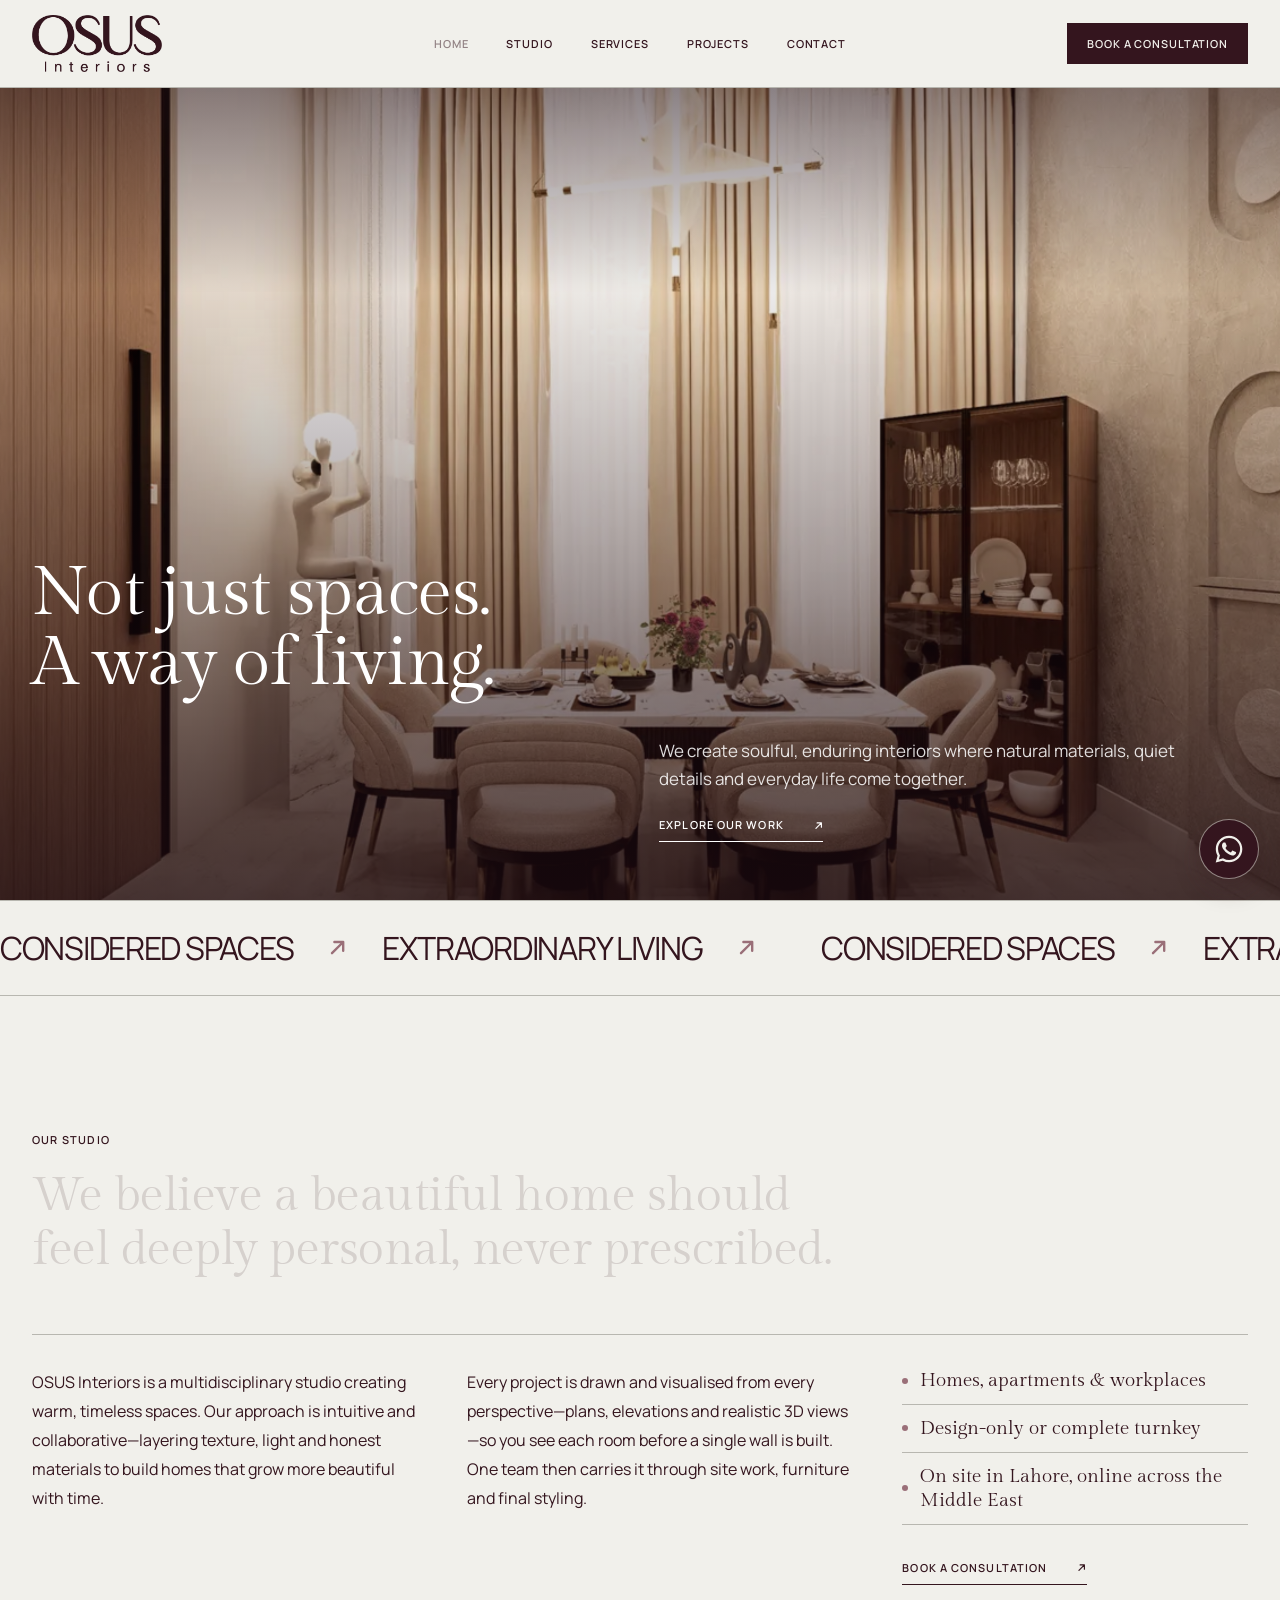
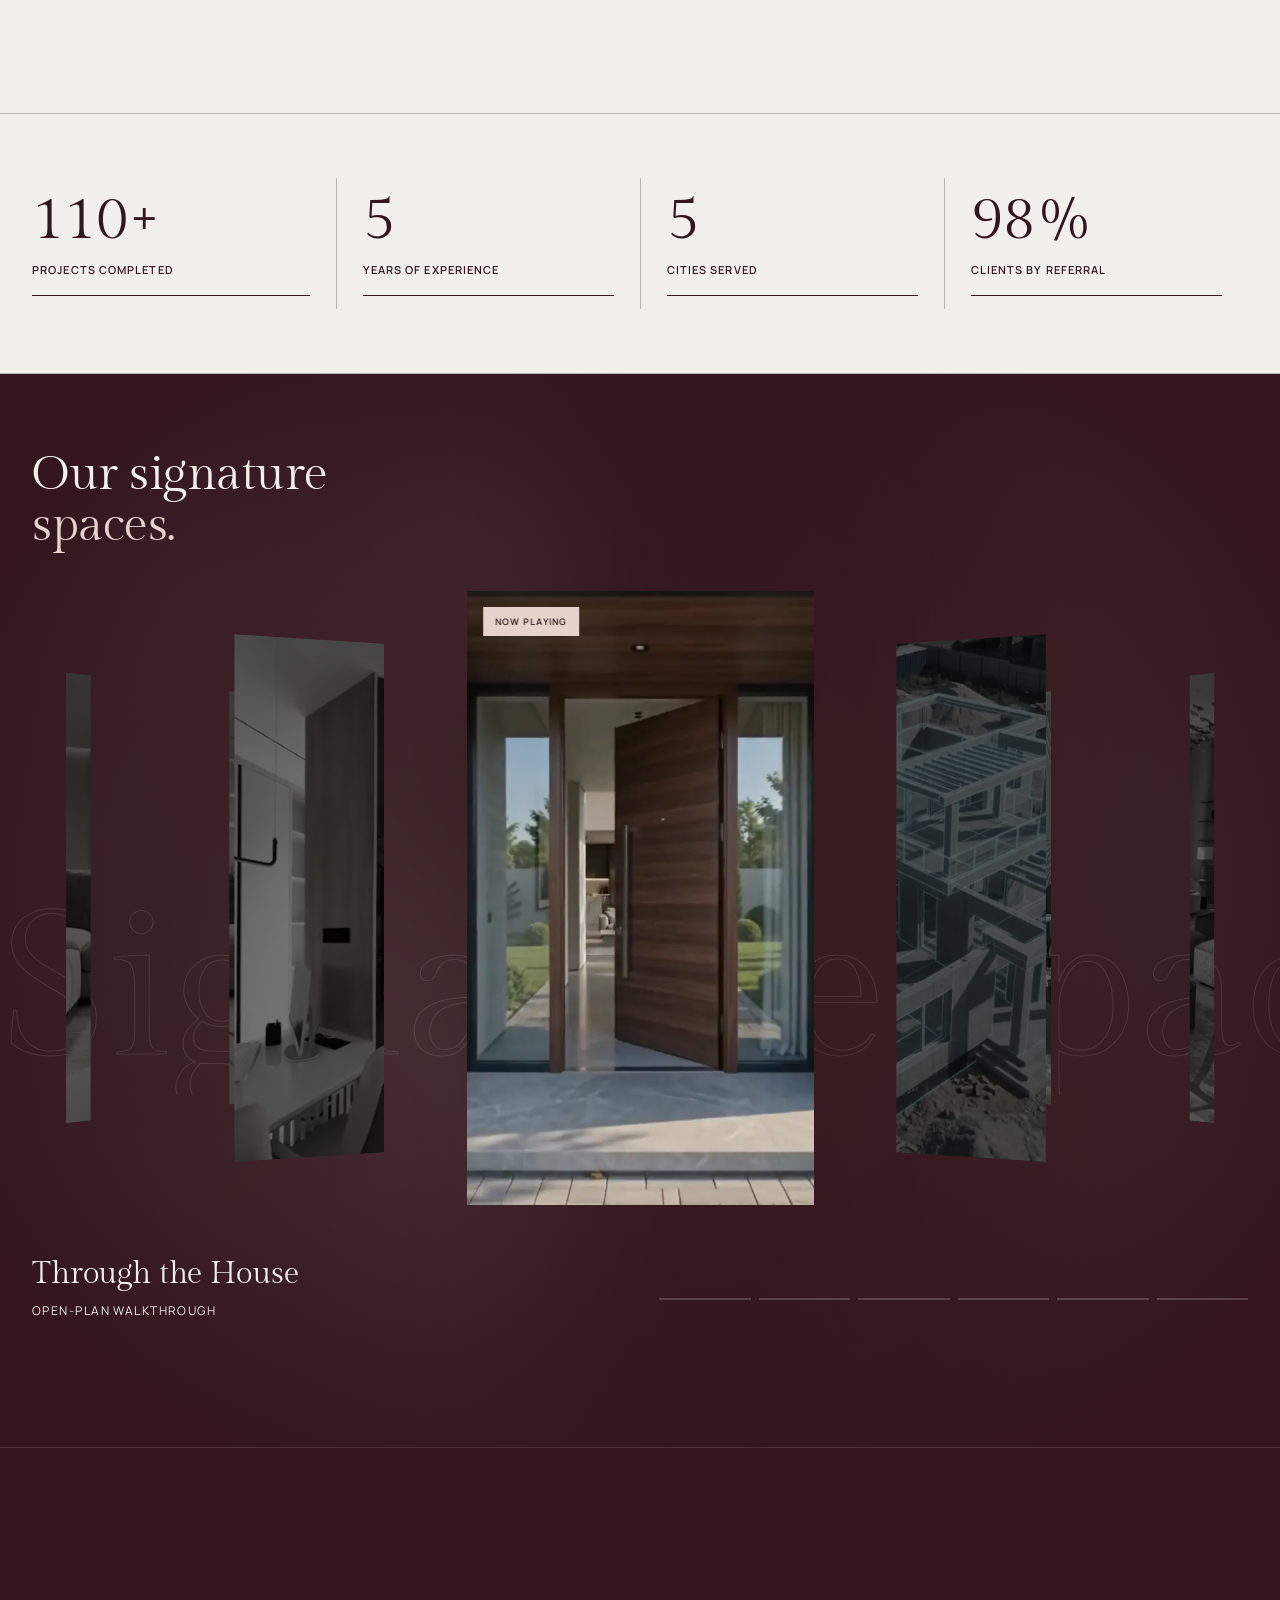
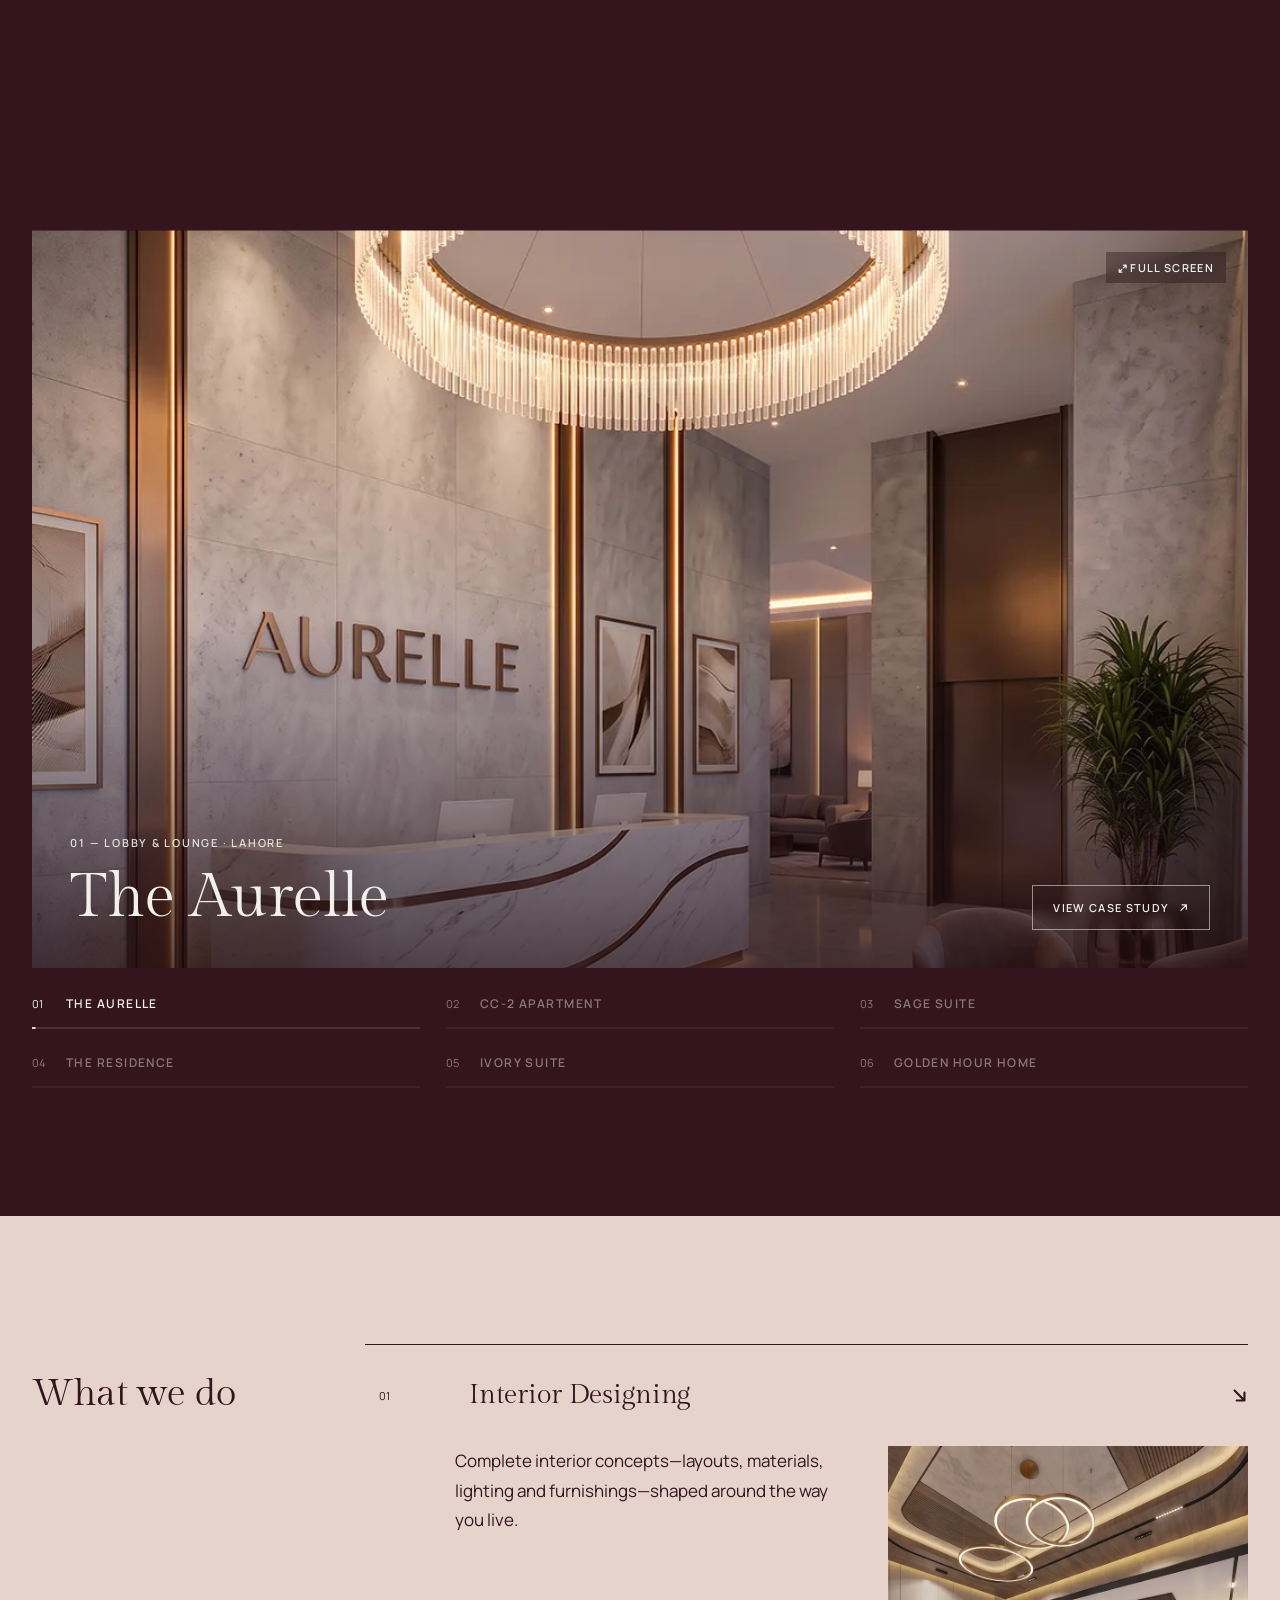
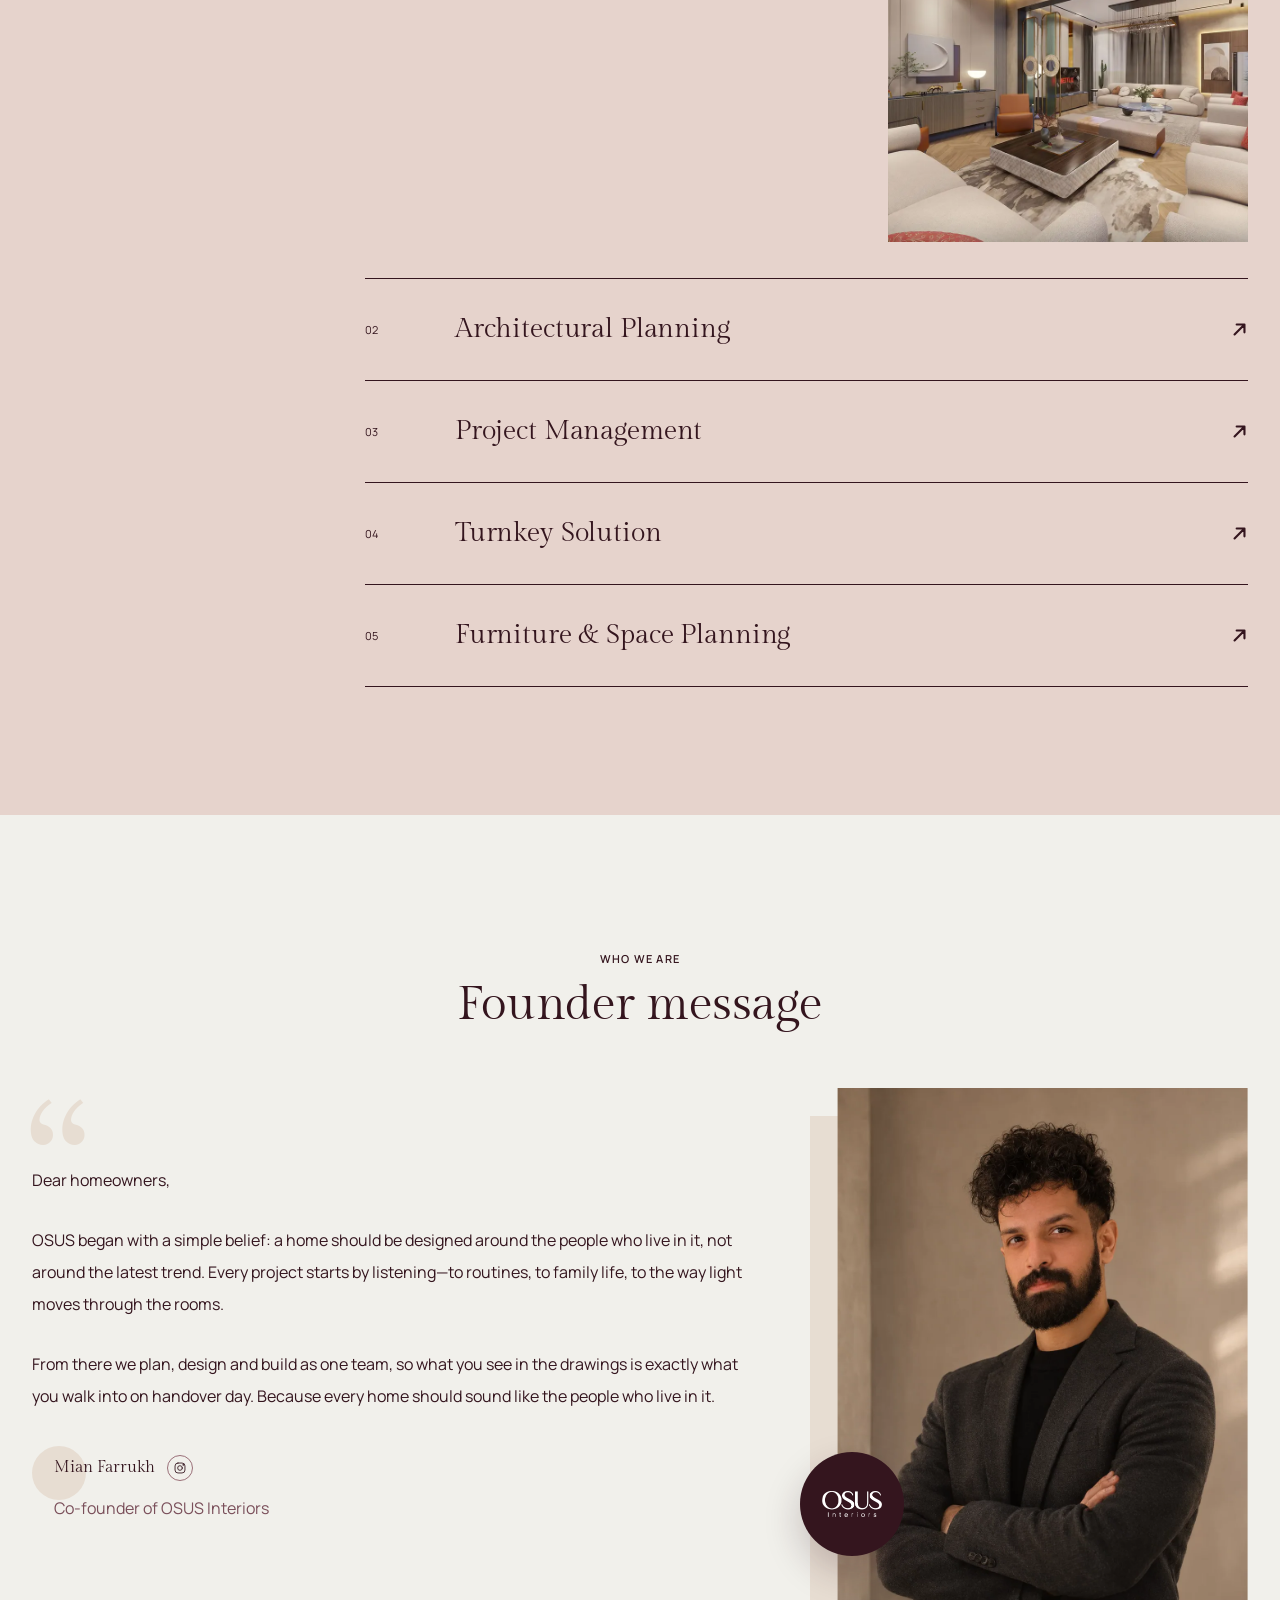
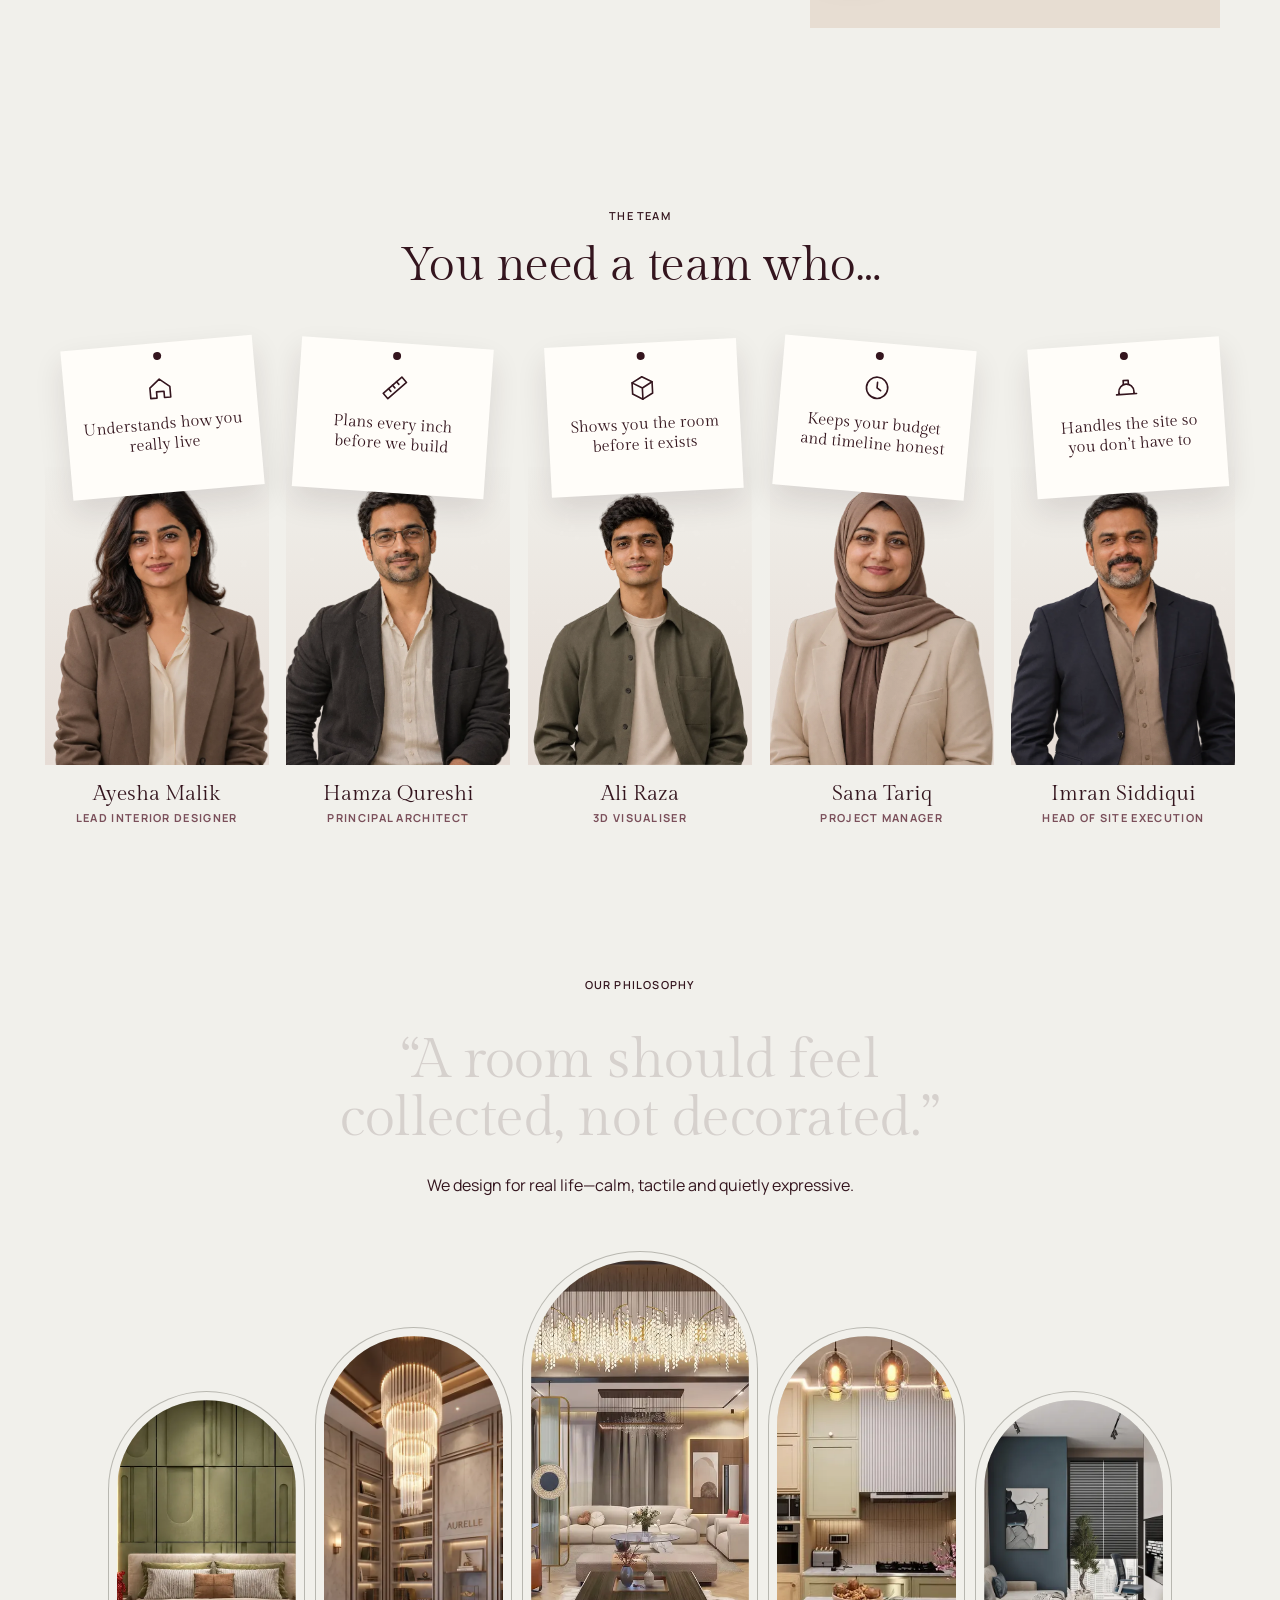
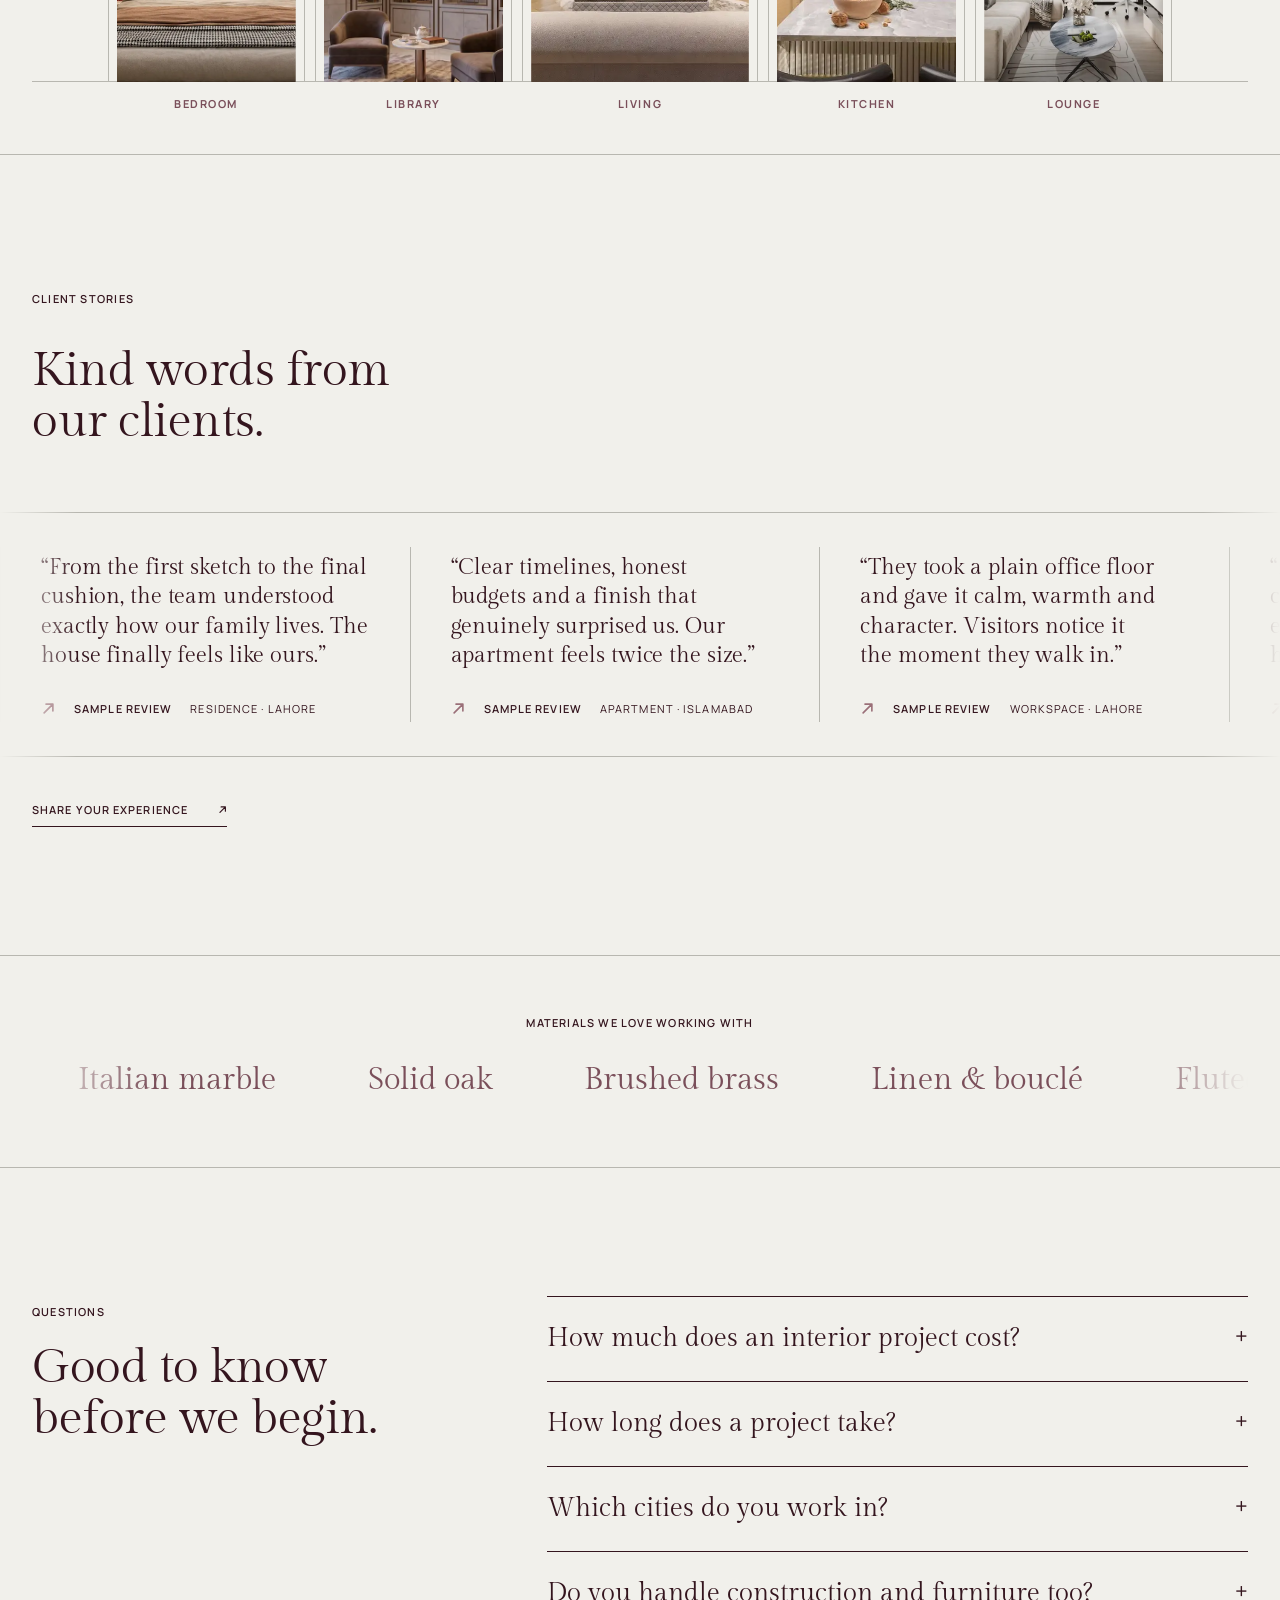
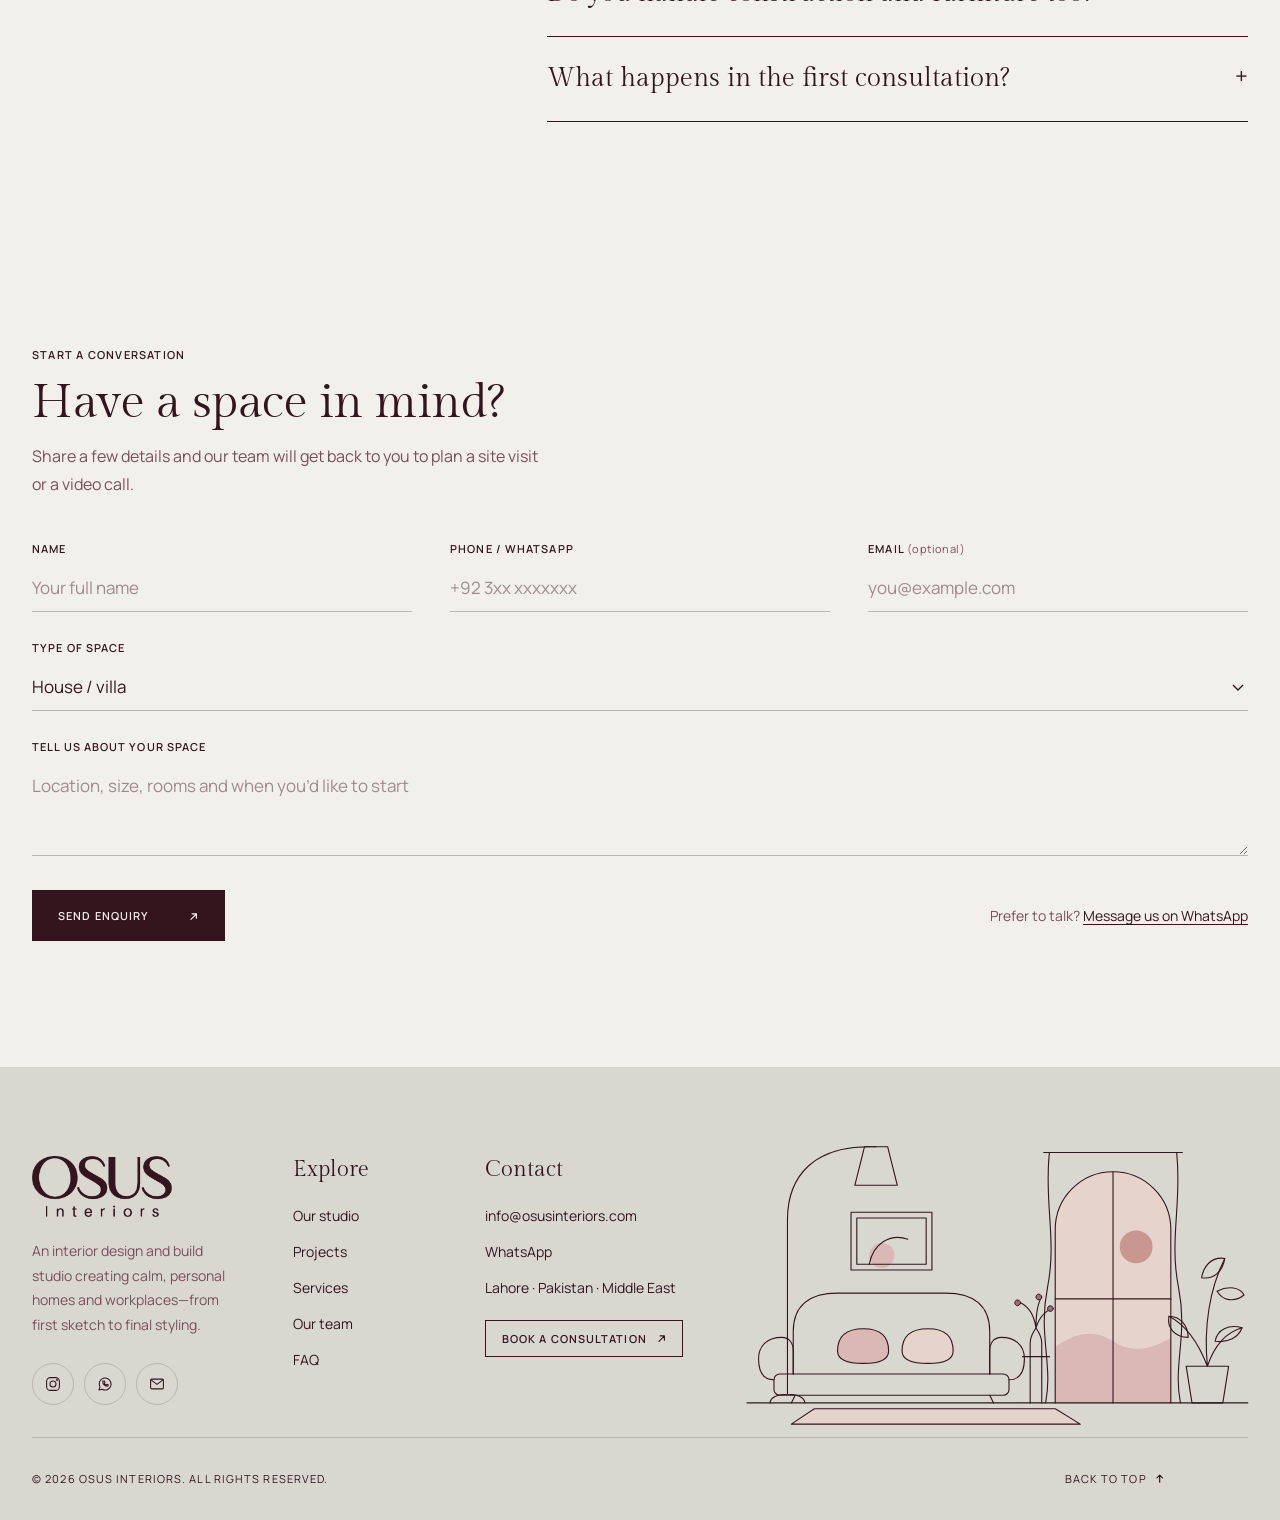
==== commit 2a5c6762: "Launch the redesigned site (v2) - New sections: founder message, team placards, arched philosophy   " ====
--- a/website/index.html
+++ b/website/index.html
@@ -4,7 +4,7 @@
   <meta charset="utf-8">
   <meta name="viewport" content="width=device-width, initial-scale=1">
   <title>OSUS Interiors — Interior Designers &amp; Architects in Lahore</title>
-  <meta name="description" content="OSUS Interiors is an interior design and architecture studio in Lahore, Pakistan—interior design, architectural planning, project management and turnkey solutions for homes and commercial spaces.">
+  <meta name="description" content="Interior design and architecture studio in Lahore—interior design, architectural planning, project management and turnkey homes and workspaces.">
   <link rel="canonical" href="https://osusinteriors.com/">
   <meta name="robots" content="index, follow">
   <meta name="theme-color" content="#34151e">
@@ -22,8 +22,11 @@
   <script type="application/ld+json">{"@context":"https://schema.org","@type":"HomeAndConstructionBusiness","name":"OSUS Interiors","description":"Interior design, architectural planning, project management and turnkey interiors for homes and commercial spaces.","url":"https://osusinteriors.com/","logo":"https://osusinteriors.com/assets/logo/osus-logo.png","image":"https://osusinteriors.com/assets/images/og-image.jpg","email":"info@osusinteriors.com","telephone":"+92-323-9871753","address":{"@type":"PostalAddress","addressLocality":"Lahore","addressCountry":"PK"},"areaServed":["Lahore","Islamabad","Pakistan"],"sameAs":["https://www.instagram.com/osusinteriors/"],"knowsAbout":["Interior design","Architectural planning","Project management","Turnkey solutions","Furniture and space planning"]}</script>
   <link rel="preconnect" href="https://fonts.googleapis.com">
   <link rel="preconnect" href="https://fonts.gstatic.com" crossorigin>
-  <link rel="stylesheet" href="https://fonts.googleapis.com/css2?family=Cormorant+Garamond:ital,wght@1,500&family=Manrope:wght@400;500;600;700&display=swap">
+  <link rel="stylesheet" href="https://fonts.googleapis.com/css2?family=Gilda+Display&family=Manrope:wght@400;500;600;700&display=swap">
   <link rel="stylesheet" href="css/style.css">
+  <link rel="stylesheet" href="css/extras.css">
+  <link rel="stylesheet" href="css/motion.css">
+  <link rel="stylesheet" href="css/showcase.css">
   <script>try{if(!sessionStorage.getItem('osus-intro')&&!matchMedia('(prefers-reduced-motion: reduce)').matches){document.documentElement.classList.add('has-intro');sessionStorage.setItem('osus-intro','1');setTimeout(function(){document.documentElement.classList.add('intro-done')},4000)}}catch(e){}</script>
   <link rel="preload" as="image" href="assets/images/hero-dining.webp" imagesrcset="assets/images/hero-dining-900.webp 900w, assets/images/hero-dining-1400.webp 1400w, assets/images/hero-dining.webp 1800w" imagesizes="95vw" fetchpriority="high">
 </head>
@@ -37,48 +40,63 @@
       <a href="#studio">Studio</a>
       <a href="#services">Services</a>
       <a href="#projects">Projects</a>
-      <a href="#contact">Contact</a>
+      <a href="#enquiry">Contact</a>
     </nav>
-    <a class="header-cta" href="#enquiry" aria-label="Book a consultation"><span class="cta-long">Book a consultation</span><span class="cta-short" aria-hidden="true">Book now</span></a>
+    <a class="header-cta" href="#enquiry" aria-label="Book a consultation"><span class="cta-long">Book a consultation</span><span class="cta-short" aria-hidden="true">Book consultation</span></a>
     <button class="menu-button" type="button" aria-label="Toggle menu" aria-expanded="false" aria-controls="nav-links">Menu</button>
   </header>
 
   <div class="page-content">
     <section class="hero" id="home">
       <div class="hero-copy">
-        <p class="eyebrow">Interior architecture &amp; design</p>
         <h1 data-word-reveal>Not just spaces.<br>A way of living.</h1>
         <p class="hero-text">We create soulful, enduring interiors where natural materials, quiet details and everyday life come together.</p>
-        <a class="text-link" href="#projects">Explore our work <span>↗</span></a>
+        <a class="text-link" href="#projects">Explore our work <span><svg class="ico" viewBox="0 0 12 12" aria-hidden="true" focusable="false"><path d="M2.5 9.5 9.5 2.5M4 2.5h5.5V8"/></svg></span></a>
       </div>
       <div class="hero-image" data-hero-slides>
         <img class="is-active" alt="Warm dining room with full-height linen curtains and walnut cabinetry" data-caption="Dining · Residential interiors" src="assets/images/hero-dining.webp" srcset="assets/images/hero-dining-900.webp 900w, assets/images/hero-dining-1400.webp 1400w, assets/images/hero-dining.webp 1800w" sizes="95vw" fetchpriority="high">
         <img alt="Double-height living room with sculptural ring lights and fireplace wall" data-caption="Living · Residential interiors" data-src="assets/images/hero-living.webp" data-srcset="assets/images/hero-living-900.webp 900w, assets/images/hero-living-1400.webp 1400w, assets/images/hero-living.webp 1800w" sizes="95vw" decoding="async">
         <img alt="Entrance hall with floating staircase and timber doors" data-caption="Entrance &amp; stair · Residential interiors" data-src="assets/images/hero-stairs.webp" data-srcset="assets/images/hero-stairs-900.webp 900w, assets/images/hero-stairs-1400.webp 1400w, assets/images/hero-stairs.webp 1800w" sizes="95vw" decoding="async">
         <img alt="Grey kitchen with marble backsplash and warm under-cabinet lighting" data-caption="Kitchen · Residential interiors" data-src="assets/images/hero-kitchen.webp" data-srcset="assets/images/hero-kitchen-900.webp 900w, assets/images/hero-kitchen-1400.webp 1400w, assets/images/hero-kitchen.webp 1600w" sizes="95vw" decoding="async">
-        <p data-hero-caption>Dining · Residential interiors</p>
-        <div class="hero-dots" aria-hidden="true"><i></i><i></i><i></i><i></i></div>
       </div>
       <span class="hero-number">01</span>
     </section>
 
     <div class="marquee" aria-hidden="true">
       <div>
-        <span>CONSIDERED SPACES <b>↗</b> EXTRAORDINARY LIVING <b>↗</b> </span>
-        <span>CONSIDERED SPACES <b>↗</b> EXTRAORDINARY LIVING <b>↗</b> </span>
-        <span>CONSIDERED SPACES <b>↗</b> EXTRAORDINARY LIVING <b>↗</b> </span>
-        <span>CONSIDERED SPACES <b>↗</b> EXTRAORDINARY LIVING <b>↗</b> </span>
+        <span>CONSIDERED SPACES <b><svg class="ico" viewBox="0 0 12 12" aria-hidden="true" focusable="false"><path d="M2.5 9.5 9.5 2.5M4 2.5h5.5V8"/></svg></b> EXTRAORDINARY LIVING <b><svg class="ico" viewBox="0 0 12 12" aria-hidden="true" focusable="false"><path d="M2.5 9.5 9.5 2.5M4 2.5h5.5V8"/></svg></b> </span>
+        <span>CONSIDERED SPACES <b><svg class="ico" viewBox="0 0 12 12" aria-hidden="true" focusable="false"><path d="M2.5 9.5 9.5 2.5M4 2.5h5.5V8"/></svg></b> EXTRAORDINARY LIVING <b><svg class="ico" viewBox="0 0 12 12" aria-hidden="true" focusable="false"><path d="M2.5 9.5 9.5 2.5M4 2.5h5.5V8"/></svg></b> </span>
+        <span>CONSIDERED SPACES <b><svg class="ico" viewBox="0 0 12 12" aria-hidden="true" focusable="false"><path d="M2.5 9.5 9.5 2.5M4 2.5h5.5V8"/></svg></b> EXTRAORDINARY LIVING <b><svg class="ico" viewBox="0 0 12 12" aria-hidden="true" focusable="false"><path d="M2.5 9.5 9.5 2.5M4 2.5h5.5V8"/></svg></b> </span>
+        <span>CONSIDERED SPACES <b><svg class="ico" viewBox="0 0 12 12" aria-hidden="true" focusable="false"><path d="M2.5 9.5 9.5 2.5M4 2.5h5.5V8"/></svg></b> EXTRAORDINARY LIVING <b><svg class="ico" viewBox="0 0 12 12" aria-hidden="true" focusable="false"><path d="M2.5 9.5 9.5 2.5M4 2.5h5.5V8"/></svg></b> </span>
       </div>
     </div>
 
     <section class="studio section" id="studio">
-      <p class="section-label">Our studio</p>
-      <div class="studio-content scroll-reveal">
+      <div class="studio-top scroll-reveal">
+        <p class="section-label">Our studio</p>
         <h2 data-scroll-fill>We believe a beautiful home should feel deeply personal, never prescribed.</h2>
-        <div>
-          <p>OSUS Interiors is a multidisciplinary studio creating warm, timeless spaces. Our approach is intuitive and collaborative—layering texture, light and honest materials to build homes that grow more beautiful with time.</p>
-          <a class="text-link" href="#enquiry">Book a consultation <span>↗</span></a>
-        </div>
+      </div>
+      <div class="studio-cols scroll-reveal">
+        <p>OSUS Interiors is a multidisciplinary studio creating warm, timeless spaces. Our approach is intuitive and collaborative—layering texture, light and honest materials to build homes that grow more beautiful with time.</p>
+        <p>Every project is drawn and visualised from every perspective—plans, elevations and realistic 3D views—so you see each room before a single wall is built. One team then carries it through site work, furniture and final styling.</p>
+        <div class="studio-points">
+          <ul>
+            <li>Homes, apartments &amp; workplaces</li>
+            <li>Design-only or complete turnkey</li>
+            <li>On site in Lahore, online across the Middle East</li>
+          </ul>
+          <a class="text-link" href="#enquiry">Book a consultation <span><svg class="ico" viewBox="0 0 12 12" aria-hidden="true" focusable="false"><path d="M2.5 9.5 9.5 2.5M4 2.5h5.5V8"/></svg></span></a>
+        </div>
+      </div>
+    </section>
+
+    <section class="stats" aria-label="Studio in numbers">
+      <!-- Projects, years and cities confirmed by the client; the referral figure is still a draft -->
+      <div class="stats-grid">
+        <div class="stat scroll-reveal"><strong data-count="110" data-suffix="+">0</strong><span>Projects completed</span></div>
+        <div class="stat scroll-reveal"><strong data-count="5" data-suffix="">0</strong><span>Years of experience</span></div>
+        <div class="stat scroll-reveal"><strong data-count="5" data-suffix="">0</strong><span>Cities served</span></div>
+        <div class="stat scroll-reveal"><strong data-count="98" data-suffix="%">0</strong><span>Clients by referral</span></div>
       </div>
     </section>
 
@@ -86,20 +104,20 @@
       <div class="reel-ambient" aria-hidden="true"></div>
       <div class="reel-head scroll-reveal">
         <div>
-          <p class="section-label">In motion</p>
           <h2>Our signature<br><em>spaces.</em></h2>
         </div>
       </div>
 
+      <div class="reel-bgtext" aria-hidden="true"><div><span>Signature spaces · In motion · </span><span>Signature spaces · In motion · </span></div></div>
       <div class="reel-stage" data-reel-stage>
+        <article class="reel-card" data-title="Through the House" data-meta="Open-plan walkthrough">
+          <video muted playsinline loop preload="metadata" poster="assets/videos/through-the-house.webp" src="assets/videos/through-the-house.mp4"></video>
+        </article>
         <article class="reel-card" data-title="From Site to Sanctuary" data-meta="Concept · Build · Interior">
-          <video muted playsinline loop preload="metadata" poster="assets/videos/site-to-sanctuary.webp" src="assets/videos/site-to-sanctuary.mp4"></video>
+          <video muted playsinline loop preload="none" poster="assets/videos/site-to-sanctuary.webp" src="assets/videos/site-to-sanctuary.mp4"></video>
         </article>
         <article class="reel-card" data-title="The Gilded Lounge" data-meta="Formal living · Lahore">
           <video muted playsinline loop preload="none" poster="assets/videos/gilded-lounge.webp" src="assets/videos/gilded-lounge.mp4"></video>
-        </article>
-        <article class="reel-card" data-title="Through the House" data-meta="Open-plan walkthrough">
-          <video muted playsinline loop preload="none" poster="assets/videos/through-the-house.webp" src="assets/videos/through-the-house.mp4"></video>
         </article>
         <article class="reel-card" data-title="Night &amp; Day Suite" data-meta="Bedroom &amp; bath">
           <video muted playsinline loop preload="none" poster="assets/videos/night-day-suite.webp" src="assets/videos/night-day-suite.mp4"></video>
@@ -128,34 +146,53 @@
           <p class="section-label">Selected projects</p>
           <h2>A study in warmth, restraint and detail.</h2>
         </div>
-        <a class="text-link" href="#enquiry">Discuss your project <span>↗</span></a>
+        <a class="text-link" href="#enquiry">Discuss your project <span><svg class="ico" viewBox="0 0 12 12" aria-hidden="true" focusable="false"><path d="M2.5 9.5 9.5 2.5M4 2.5h5.5V8"/></svg></span></a>
       </div>
       <div class="pcar scroll-reveal" data-pcar aria-roledescription="carousel" aria-label="Selected projects">
         <div class="pcar-stage" data-pcar-stage>
-          <img alt="Aurelle — reception, lounge and library interiors" data-project="0" data-src="assets/images/projects/aurelle-1.webp" data-srcset="assets/images/projects/aurelle-1-800.webp 800w, assets/images/projects/aurelle-1.webp 1080w" sizes="(max-width: 800px) 100vw, 60vw" decoding="async">
-          <img alt="Aurelle — reception, lounge and library interiors" data-project="0" data-src="assets/images/projects/aurelle-2.webp" data-srcset="assets/images/projects/aurelle-2-800.webp 800w, assets/images/projects/aurelle-2.webp 1080w" sizes="(max-width: 800px) 100vw, 60vw" decoding="async">
-          <img alt="Aurelle — reception, lounge and library interiors" data-project="0" data-src="assets/images/projects/aurelle-3.webp" data-srcset="assets/images/projects/aurelle-3-800.webp 800w, assets/images/projects/aurelle-3.webp 1080w" sizes="(max-width: 800px) 100vw, 60vw" decoding="async">
-          <img alt="Aurelle — reception, lounge and library interiors" data-project="0" data-src="assets/images/projects/aurelle-4.webp" data-srcset="assets/images/projects/aurelle-4-800.webp 800w, assets/images/projects/aurelle-4.webp 1080w" sizes="(max-width: 800px) 100vw, 60vw" decoding="async">
-          <img alt="Aurelle — reception, lounge and library interiors" data-project="0" data-src="assets/images/projects/aurelle-5.webp" data-srcset="assets/images/projects/aurelle-5-800.webp 800w, assets/images/projects/aurelle-5.webp 1080w" sizes="(max-width: 800px) 100vw, 60vw" decoding="async">
-          <img alt="Islamabad apartment — living, dining and study" data-project="1" data-src="assets/images/projects/islamabad-1.webp" data-srcset="assets/images/projects/islamabad-1-800.webp 800w, assets/images/projects/islamabad-1.webp 1080w" sizes="(max-width: 800px) 100vw, 60vw" decoding="async">
-          <img alt="Islamabad apartment — living, dining and study" data-project="1" data-src="assets/images/projects/islamabad-2.webp" data-srcset="assets/images/projects/islamabad-2-800.webp 800w, assets/images/projects/islamabad-2.webp 1080w" sizes="(max-width: 800px) 100vw, 60vw" decoding="async">
-          <img alt="Islamabad apartment — living, dining and study" data-project="1" data-src="assets/images/projects/islamabad-3.webp" data-srcset="assets/images/projects/islamabad-3-800.webp 800w, assets/images/projects/islamabad-3.webp 1080w" sizes="(max-width: 800px) 100vw, 60vw" decoding="async">
-          <img alt="Islamabad apartment — living, dining and study" data-project="1" data-src="assets/images/projects/islamabad-4.webp" data-srcset="assets/images/projects/islamabad-4-800.webp 800w, assets/images/projects/islamabad-4.webp 1080w" sizes="(max-width: 800px) 100vw, 60vw" decoding="async">
-          <img alt="Islamabad apartment — living, dining and study" data-project="1" data-src="assets/images/projects/islamabad-5.webp" data-srcset="assets/images/projects/islamabad-5-800.webp 800w, assets/images/projects/islamabad-5.webp 1080w" sizes="(max-width: 800px) 100vw, 60vw" decoding="async">
-          <img alt="Sage Suite — panelled bedroom" data-project="2" data-src="assets/images/projects/sage-1.webp" data-srcset="assets/images/projects/sage-1-800.webp 800w, assets/images/projects/sage-1.webp 1080w" sizes="(max-width: 800px) 100vw, 60vw" decoding="async">
-          <img alt="Sage Suite — panelled bedroom" data-project="2" data-src="assets/images/projects/sage-2.webp" data-srcset="assets/images/projects/sage-2-800.webp 800w, assets/images/projects/sage-2.webp 1080w" sizes="(max-width: 800px) 100vw, 60vw" decoding="async">
-          <img alt="Sage Suite — panelled bedroom" data-project="2" data-src="assets/images/projects/sage-3.webp" data-srcset="assets/images/projects/sage-3-800.webp 800w, assets/images/projects/sage-3.webp 1080w" sizes="(max-width: 800px) 100vw, 60vw" decoding="async">
-          <img alt="Residence — double-height living and dining" data-project="3" data-src="assets/images/projects/residence-1.webp" data-srcset="assets/images/projects/residence-1-800.webp 800w, assets/images/projects/residence-1.webp 1080w" sizes="(max-width: 800px) 100vw, 60vw" decoding="async">
-          <img alt="Residence — double-height living and dining" data-project="3" data-src="assets/images/projects/residence-2.webp" data-srcset="assets/images/projects/residence-2-800.webp 800w, assets/images/projects/residence-2.webp 1080w" sizes="(max-width: 800px) 100vw, 60vw" decoding="async">
-          <img alt="Residence — double-height living and dining" data-project="3" data-src="assets/images/projects/residence-3.webp" data-srcset="assets/images/projects/residence-3-800.webp 800w, assets/images/projects/residence-3.webp 1080w" sizes="(max-width: 800px) 100vw, 60vw" decoding="async">
-          <img alt="Residence — double-height living and dining" data-project="3" data-src="assets/images/projects/residence-4.webp" data-srcset="assets/images/projects/residence-4-800.webp 800w, assets/images/projects/residence-4.webp 1080w" sizes="(max-width: 800px) 100vw, 60vw" decoding="async">
+          <div class="pcar-overlay">
+            <div aria-hidden="true"><p class="pcar-overlay-meta"></p><p class="pcar-overlay-title"></p></div>
+            <a class="pcar-action" href="projects/aurelle.html"><span>View case study</span> <svg class="ico" viewBox="0 0 12 12" aria-hidden="true" focusable="false"><path d="M2.5 9.5 9.5 2.5M4 2.5h5.5V8"/></svg></a>
+          </div>
+          <span class="pcar-expand" aria-hidden="true"><svg class="ico" viewBox="0 0 12 12" aria-hidden="true" focusable="false"><path d="M7 1.5h3.5V5M5 10.5H1.5V7M10.5 1.5 7 5M1.5 10.5 5 7"/></svg> Full screen</span>
+          <img alt="Aurelle — reception, lounge and library interiors" data-project="0" data-src="assets/images/projects/aurelle-1.webp" data-srcset="assets/images/projects/aurelle-1-800.webp 800w, assets/images/projects/aurelle-1.webp 1080w" sizes="(max-width: 800px) 100vw, 95vw" decoding="async">
+          <img alt="Aurelle — reception, lounge and library interiors" data-project="0" data-src="assets/images/projects/aurelle-2.webp" data-srcset="assets/images/projects/aurelle-2-800.webp 800w, assets/images/projects/aurelle-2.webp 1080w" sizes="(max-width: 800px) 100vw, 95vw" decoding="async">
+          <img alt="Aurelle — reception, lounge and library interiors" data-project="0" data-src="assets/images/projects/aurelle-3.webp" data-srcset="assets/images/projects/aurelle-3-800.webp 800w, assets/images/projects/aurelle-3.webp 1080w" sizes="(max-width: 800px) 100vw, 95vw" decoding="async">
+          <img alt="Aurelle — reception, lounge and library interiors" data-project="0" data-src="assets/images/projects/aurelle-4.webp" data-srcset="assets/images/projects/aurelle-4-800.webp 800w, assets/images/projects/aurelle-4.webp 1080w" sizes="(max-width: 800px) 100vw, 95vw" decoding="async">
+          <img alt="Aurelle — reception, lounge and library interiors" data-project="0" data-src="assets/images/projects/aurelle-5.webp" data-srcset="assets/images/projects/aurelle-5-800.webp 800w, assets/images/projects/aurelle-5.webp 1080w" sizes="(max-width: 800px) 100vw, 95vw" decoding="async">
+          <img alt="Islamabad apartment — living, dining and study" data-project="1" data-src="assets/images/projects/islamabad-1.webp" data-srcset="assets/images/projects/islamabad-1-800.webp 800w, assets/images/projects/islamabad-1.webp 1080w" sizes="(max-width: 800px) 100vw, 95vw" decoding="async">
+          <img alt="Islamabad apartment — living, dining and study" data-project="1" data-src="assets/images/projects/islamabad-2.webp" data-srcset="assets/images/projects/islamabad-2-800.webp 800w, assets/images/projects/islamabad-2.webp 1080w" sizes="(max-width: 800px) 100vw, 95vw" decoding="async">
+          <img alt="Islamabad apartment — living, dining and study" data-project="1" data-src="assets/images/projects/islamabad-3.webp" data-srcset="assets/images/projects/islamabad-3-800.webp 800w, assets/images/projects/islamabad-3.webp 1080w" sizes="(max-width: 800px) 100vw, 95vw" decoding="async">
+          <img alt="Islamabad apartment — living, dining and study" data-project="1" data-src="assets/images/projects/islamabad-4.webp" data-srcset="assets/images/projects/islamabad-4-800.webp 800w, assets/images/projects/islamabad-4.webp 1080w" sizes="(max-width: 800px) 100vw, 95vw" decoding="async">
+          <img alt="Islamabad apartment — living, dining and study" data-project="1" data-src="assets/images/projects/islamabad-5.webp" data-srcset="assets/images/projects/islamabad-5-800.webp 800w, assets/images/projects/islamabad-5.webp 1080w" sizes="(max-width: 800px) 100vw, 95vw" decoding="async">
+          <img alt="Sage Suite — panelled bedroom" data-project="2" data-src="assets/images/projects/sage-1.webp" data-srcset="assets/images/projects/sage-1-800.webp 800w, assets/images/projects/sage-1.webp 1080w" sizes="(max-width: 800px) 100vw, 95vw" decoding="async">
+          <img alt="Sage Suite — panelled bedroom" data-project="2" data-src="assets/images/projects/sage-2.webp" data-srcset="assets/images/projects/sage-2-800.webp 800w, assets/images/projects/sage-2.webp 1080w" sizes="(max-width: 800px) 100vw, 95vw" decoding="async">
+          <img alt="Sage Suite — panelled bedroom" data-project="2" data-src="assets/images/projects/sage-3.webp" data-srcset="assets/images/projects/sage-3-800.webp 800w, assets/images/projects/sage-3.webp 1080w" sizes="(max-width: 800px) 100vw, 95vw" decoding="async">
+          <img alt="Residence — double-height living and dining" data-project="3" data-src="assets/images/projects/residence-1.webp" data-srcset="assets/images/projects/residence-1-800.webp 800w, assets/images/projects/residence-1.webp 1080w" sizes="(max-width: 800px) 100vw, 95vw" decoding="async">
+          <img alt="Residence — double-height living and dining" data-project="3" data-src="assets/images/projects/residence-2.webp" data-srcset="assets/images/projects/residence-2-800.webp 800w, assets/images/projects/residence-2.webp 1080w" sizes="(max-width: 800px) 100vw, 95vw" decoding="async">
+          <img alt="Residence — double-height living and dining" data-project="3" data-src="assets/images/projects/residence-3.webp" data-srcset="assets/images/projects/residence-3-800.webp 800w, assets/images/projects/residence-3.webp 1080w" sizes="(max-width: 800px) 100vw, 95vw" decoding="async">
+          <img alt="Residence — double-height living and dining" data-project="3" data-src="assets/images/projects/residence-4.webp" data-srcset="assets/images/projects/residence-4-800.webp 800w, assets/images/projects/residence-4.webp 1080w" sizes="(max-width: 800px) 100vw, 95vw" decoding="async">
+          <img alt="Ivory Suite — bedroom and home office" data-project="4" data-src="assets/images/projects/suite-1.webp" data-srcset="assets/images/projects/suite-1-800.webp 800w, assets/images/projects/suite-1.webp 1080w" sizes="(max-width: 800px) 100vw, 95vw" decoding="async">
+          <img alt="Ivory Suite — bedroom and home office" data-project="4" data-src="assets/images/projects/suite-2.webp" data-srcset="assets/images/projects/suite-2-800.webp 800w, assets/images/projects/suite-2.webp 1080w" sizes="(max-width: 800px) 100vw, 95vw" decoding="async">
+          <img alt="Ivory Suite — bedroom and home office" data-project="4" data-src="assets/images/projects/suite-3.webp" data-srcset="assets/images/projects/suite-3-800.webp 800w, assets/images/projects/suite-3.webp 1080w" sizes="(max-width: 800px) 100vw, 95vw" decoding="async">
+          <img alt="Ivory Suite — bedroom and home office" data-project="4" data-src="assets/images/projects/suite-4.webp" data-srcset="assets/images/projects/suite-4-800.webp 800w, assets/images/projects/suite-4.webp 1080w" sizes="(max-width: 800px) 100vw, 95vw" decoding="async">
+          <img alt="Ivory Suite — bedroom and home office" data-project="4" data-src="assets/images/projects/suite-5.webp" data-srcset="assets/images/projects/suite-5-800.webp 800w, assets/images/projects/suite-5.webp 1080w" sizes="(max-width: 800px) 100vw, 95vw" decoding="async">
+          <img alt="Ivory Suite — bedroom and home office" data-project="4" data-src="assets/images/projects/suite-6.webp" data-srcset="assets/images/projects/suite-6-800.webp 800w, assets/images/projects/suite-6.webp 1080w" sizes="(max-width: 800px) 100vw, 95vw" decoding="async">
+          <img alt="Golden Hour Home — kitchen, lounge, bedroom and bath" data-project="5" data-src="assets/images/projects/golden-1.webp" data-srcset="assets/images/projects/golden-1-800.webp 800w, assets/images/projects/golden-1.webp 1080w" sizes="(max-width: 800px) 100vw, 95vw" decoding="async">
+          <img alt="Golden Hour Home — kitchen, lounge, bedroom and bath" data-project="5" data-src="assets/images/projects/golden-2.webp" data-srcset="assets/images/projects/golden-2-800.webp 800w, assets/images/projects/golden-2.webp 1080w" sizes="(max-width: 800px) 100vw, 95vw" decoding="async">
+          <img alt="Golden Hour Home — kitchen, lounge, bedroom and bath" data-project="5" data-src="assets/images/projects/golden-3.webp" data-srcset="assets/images/projects/golden-3-800.webp 800w, assets/images/projects/golden-3.webp 1080w" sizes="(max-width: 800px) 100vw, 95vw" decoding="async">
+          <img alt="Golden Hour Home — kitchen, lounge, bedroom and bath" data-project="5" data-src="assets/images/projects/golden-4.webp" data-srcset="assets/images/projects/golden-4-800.webp 800w, assets/images/projects/golden-4.webp 1080w" sizes="(max-width: 800px) 100vw, 95vw" decoding="async">
+          <img alt="Golden Hour Home — kitchen, lounge, bedroom and bath" data-project="5" data-src="assets/images/projects/golden-5.webp" data-srcset="assets/images/projects/golden-5-800.webp 800w, assets/images/projects/golden-5.webp 1080w" sizes="(max-width: 800px) 100vw, 95vw" decoding="async">
         </div>
         <div class="pcar-side">
           <ol class="pcar-list">
-          <li><button type="button" data-pcar-project="0"><span>01</span><strong>The Aurelle</strong><em>Lobby &amp; lounge · Lahore</em><i><b></b></i></button></li>
-          <li><button type="button" data-pcar-project="1"><span>02</span><strong>CC-2 Apartment</strong><em>Apartment · Phase 2, Islamabad</em><i><b></b></i></button></li>
-          <li><button type="button" data-pcar-project="2"><span>03</span><strong>Sage Suite</strong><em>Master bedroom · Lahore</em><i><b></b></i></button></li>
-          <li><button type="button" data-pcar-project="3"><span>04</span><strong>The Residence</strong><em>Living &amp; dining · Lahore</em><i><b></b></i></button></li>
+          <li><button type="button" data-pcar-project="0" data-case="projects/aurelle.html"><span>01</span><strong>The Aurelle</strong><em>Lobby &amp; lounge · Lahore</em><i><b></b></i></button></li>
+          <li><button type="button" data-pcar-project="1" data-case="projects/cc2-apartment.html"><span>02</span><strong>CC-2 Apartment</strong><em>Apartment · Phase 2, Islamabad</em><i><b></b></i></button></li>
+          <li><button type="button" data-pcar-project="2" data-case="projects/sage-suite.html"><span>03</span><strong>Sage Suite</strong><em>Master bedroom · Lahore</em><i><b></b></i></button></li>
+          <li><button type="button" data-pcar-project="3" data-case="projects/residence.html"><span>04</span><strong>The Residence</strong><em>Living &amp; dining · Lahore</em><i><b></b></i></button></li>
+          <!-- Project names for 05 and 06 are drafts: confirm with the client -->
+          <li><button type="button" data-pcar-project="4" data-case="projects/ivory-suite.html"><span>05</span><strong>Ivory Suite</strong><em>Bedroom &amp; home office</em><i><b></b></i></button></li>
+          <li><button type="button" data-pcar-project="5" data-case="projects/golden-hour-home.html"><span>06</span><strong>Golden Hour Home</strong><em>Kitchen, lounge &amp; bath</em><i><b></b></i></button></li>
           </ol>
         </div>
       </div>
@@ -165,7 +202,7 @@
       <p class="section-label">What we do</p>
       <div class="service-list">
         <article class="service-item scroll-reveal">
-          <h3 class="service-heading"><button type="button" class="service-row" aria-expanded="false" aria-controls="service-01"><span class="service-num">01</span><span class="service-title">Interior Designing</span><span class="service-arrow" aria-hidden="true">↗</span></button></h3>
+          <h3 class="service-heading"><button type="button" class="service-row" aria-expanded="false" aria-controls="service-01"><span class="service-num">01</span><span class="service-title">Interior Designing</span><span class="service-arrow" aria-hidden="true"><svg class="ico" viewBox="0 0 12 12" aria-hidden="true" focusable="false"><path d="M2.5 9.5 9.5 2.5M4 2.5h5.5V8"/></svg></span></button></h3>
           <div class="service-panel" id="service-01" role="region">
             <div class="service-panel-inner">
               <p>Complete interior concepts—layouts, materials, lighting and furnishings—shaped around the way you live.</p>
@@ -174,25 +211,25 @@
           </div>
         </article>
         <article class="service-item scroll-reveal">
-          <h3 class="service-heading"><button type="button" class="service-row" aria-expanded="false" aria-controls="service-02"><span class="service-num">02</span><span class="service-title">Architectural Planning</span><span class="service-arrow" aria-hidden="true">↗</span></button></h3>
+          <h3 class="service-heading"><button type="button" class="service-row" aria-expanded="false" aria-controls="service-02"><span class="service-num">02</span><span class="service-title">Architectural Planning</span><span class="service-arrow" aria-hidden="true"><svg class="ico" viewBox="0 0 12 12" aria-hidden="true" focusable="false"><path d="M2.5 9.5 9.5 2.5M4 2.5h5.5V8"/></svg></span></button></h3>
           <div class="service-panel" id="service-02" role="region">
             <div class="service-panel-inner">
               <p>Plans and elevations that balance light, flow and structure, so the building and its interiors work as one.</p>
-              <img fetchpriority="low" decoding="async" alt="Architectural model of a house under construction" src="assets/videos/site-to-sanctuary.webp" width="540" height="960">
+              <img fetchpriority="low" decoding="async" alt="Architectural model of a house under construction" src="assets/images/extras/service-architecture.webp" width="540" height="540">
             </div>
           </div>
         </article>
         <article class="service-item scroll-reveal">
-          <h3 class="service-heading"><button type="button" class="service-row" aria-expanded="false" aria-controls="service-03"><span class="service-num">03</span><span class="service-title">Project Management</span><span class="service-arrow" aria-hidden="true">↗</span></button></h3>
+          <h3 class="service-heading"><button type="button" class="service-row" aria-expanded="false" aria-controls="service-03"><span class="service-num">03</span><span class="service-title">Project Management</span><span class="service-arrow" aria-hidden="true"><svg class="ico" viewBox="0 0 12 12" aria-hidden="true" focusable="false"><path d="M2.5 9.5 9.5 2.5M4 2.5h5.5V8"/></svg></span></button></h3>
           <div class="service-panel" id="service-03" role="region">
             <div class="service-panel-inner">
               <p>One team coordinating contractors, timelines and budgets, so the design is delivered exactly as drawn.</p>
-              <img fetchpriority="low" decoding="async" alt="Office interior taken from plan to completion" src="assets/videos/glass-house.webp" width="540" height="960">
+              <img fetchpriority="low" decoding="async" alt="Office interior taken from plan to completion" src="assets/images/extras/service-management.webp" width="540" height="540">
             </div>
           </div>
         </article>
         <article class="service-item scroll-reveal">
-          <h3 class="service-heading"><button type="button" class="service-row" aria-expanded="false" aria-controls="service-04"><span class="service-num">04</span><span class="service-title">Turnkey Solution</span><span class="service-arrow" aria-hidden="true">↗</span></button></h3>
+          <h3 class="service-heading"><button type="button" class="service-row" aria-expanded="false" aria-controls="service-04"><span class="service-num">04</span><span class="service-title">Turnkey Solution</span><span class="service-arrow" aria-hidden="true"><svg class="ico" viewBox="0 0 12 12" aria-hidden="true" focusable="false"><path d="M2.5 9.5 9.5 2.5M4 2.5h5.5V8"/></svg></span></button></h3>
           <div class="service-panel" id="service-04" role="region">
             <div class="service-panel-inner">
               <p>From concept to the final cushion—we design, build and furnish, then hand you the keys to a finished space.</p>
@@ -201,7 +238,7 @@
           </div>
         </article>
         <article class="service-item scroll-reveal">
-          <h3 class="service-heading"><button type="button" class="service-row" aria-expanded="false" aria-controls="service-05"><span class="service-num">05</span><span class="service-title">Furniture &amp; Space Planning</span><span class="service-arrow" aria-hidden="true">↗</span></button></h3>
+          <h3 class="service-heading"><button type="button" class="service-row" aria-expanded="false" aria-controls="service-05"><span class="service-num">05</span><span class="service-title">Furniture &amp; Space Planning</span><span class="service-arrow" aria-hidden="true"><svg class="ico" viewBox="0 0 12 12" aria-hidden="true" focusable="false"><path d="M2.5 9.5 9.5 2.5M4 2.5h5.5V8"/></svg></span></button></h3>
           <div class="service-panel" id="service-05" role="region">
             <div class="service-panel-inner">
               <p>Custom furniture and considered layouts that make every square foot look, feel and function right.</p>
@@ -212,37 +249,78 @@
       </div>
     </section>
 
-    <section class="details-section section">
-      <div class="section-heading scroll-reveal">
-        <div>
-          <p class="section-label">Room by room</p>
-          <h2>Every corner.<br>Every consideration.</h2>
-        </div>
-        <p class="details-intro">From the first light in your bedroom to the last conversation around the kitchen island—beautiful design belongs in the everyday.</p>
-      </div>
-      <div class="detail-grid">
-        <article class="detail-card scroll-reveal">
-          <div class="project-image"><img loading="lazy" alt="Sage green kitchen with marble island" src="assets/images/room-kitchen.webp" srcset="assets/images/room-kitchen-800.webp 800w, assets/images/room-kitchen.webp 1080w" sizes="(max-width: 800px) 100vw, 33vw" decoding="async"></div>
-          <p class="section-label">Kitchens / Natural finishes</p>
-          <h3>The heart of the home</h3>
-        </article>
-        <article class="detail-card scroll-reveal">
-          <div class="project-image"><img loading="lazy" alt="Soft-toned bedroom with sculpted headboard" src="assets/images/room-bedroom.webp" srcset="assets/images/room-bedroom-800.webp 800w, assets/images/room-bedroom.webp 1080w" sizes="(max-width: 800px) 100vw, 33vw" decoding="async"></div>
-          <p class="section-label">Bedrooms / Soft textures</p>
-          <h3>A quieter kind of luxury</h3>
-        </article>
-        <article class="detail-card scroll-reveal">
-          <div class="project-image"><img loading="lazy" alt="Living room with blue accent wall and natural light" src="assets/images/room-living.webp" srcset="assets/images/room-living-800.webp 800w, assets/images/room-living.webp 1080w" sizes="(max-width: 800px) 100vw, 33vw" decoding="async"></div>
-          <p class="section-label">Living / Light &amp; landscape</p>
-          <h3>Inside meets outside</h3>
-        </article>
-      </div>
-    </section>
-
-    <section class="quote scroll-reveal">
-      <p class="section-label">Our philosophy</p>
-      <blockquote data-scroll-fill>“A room should feel collected, not decorated.”</blockquote>
-      <p>We design for real life—calm, tactile and quietly expressive.</p>
+    <section class="founder-msg section" id="founder">
+      <div class="fm-head scroll-reveal">
+        <p class="section-label">Who we are</p>
+        <h2>Founder message</h2>
+      </div>
+      <div class="fm-body">
+        <div class="fm-letter scroll-reveal">
+          <p class="fm-salute">Dear homeowners,</p>
+          <p>OSUS began with a simple belief: a home should be designed around the people who live in it, not around the latest trend. Every project starts by listening—to routines, to family life, to the way light moves through the rooms.</p>
+          <p>From there we plan, design and build as one team, so what you see in the drawings is exactly what you walk into on handover day. Because every home should sound like the people who live in it.</p>
+          <div class="fm-sign">
+            <p class="fm-name">Mian Farrukh
+              <a class="fm-social" href="https://www.instagram.com/osusinteriors/" target="_blank" rel="noopener" aria-label="OSUS Interiors on Instagram"><svg viewBox="0 0 24 24" aria-hidden="true"><rect x="3.5" y="3.5" width="17" height="17" rx="5"/><circle cx="12" cy="12" r="4"/><circle cx="17.3" cy="6.7" r=".6"/></svg></a>
+            </p>
+            <p class="fm-role">Co-founder of OSUS Interiors</p>
+          </div>
+        </div>
+        <figure class="fm-photo scroll-reveal">
+          <img src="assets/images/extras/cofounder.webp" srcset="assets/images/extras/cofounder-600.webp 600w, assets/images/extras/cofounder.webp 1000w" sizes="(max-width: 800px) 92vw, 50vw" width="1000" height="1250" alt="Mian Farrukh, co-founder of OSUS Interiors" loading="lazy" decoding="async">
+          <img class="fm-badge" src="assets/logo/osus-logo-alt.png" alt="" aria-hidden="true" width="466" height="205">
+        </figure>
+      </div>
+    </section>
+
+    <section class="crew section" id="team">
+      <div class="crew-head scroll-reveal">
+        <p class="section-label">The team</p>
+        <h2>You need a team who…</h2>
+      </div>
+      <div class="crew-stage" data-crew>
+        <figure class="crew-member" style="--i: 0; --tilt: -5deg">
+          <div class="crew-card"><svg viewBox="0 0 24 24" aria-hidden="true"><path d="M4 11.5 12 5l8 6.5V20h-5v-5h-6v5H4z"/></svg><p>Understands how you really live</p></div>
+          <div class="crew-photo"><img src="assets/images/team/member-1.webp" alt="Ayesha Malik, Lead Interior Designer" loading="lazy" decoding="async" draggable="false"></div>
+          <figcaption><strong>Ayesha Malik</strong><span>Lead Interior Designer</span></figcaption>
+        </figure>
+        <figure class="crew-member" style="--i: 1; --tilt: 4deg">
+          <div class="crew-card"><svg viewBox="0 0 24 24" aria-hidden="true"><path d="M3 17 17 3l4 4L7 21z"/><path d="m7 13 2 2M10 10l2 2M13 7l2 2"/></svg><p>Plans every inch before we build</p></div>
+          <div class="crew-photo"><img src="assets/images/team/member-2.webp" alt="Hamza Qureshi, Principal Architect" loading="lazy" decoding="async" draggable="false"></div>
+          <figcaption><strong>Hamza Qureshi</strong><span>Principal Architect</span></figcaption>
+        </figure>
+        <figure class="crew-member" style="--i: 2; --tilt: -3deg">
+          <div class="crew-card"><svg viewBox="0 0 24 24" aria-hidden="true"><path d="m12 3 8 4.5v9L12 21l-8-4.5v-9z"/><path d="M12 12 4 7.5M12 12l8-4.5M12 12v9"/></svg><p>Shows you the room before it exists</p></div>
+          <div class="crew-photo"><img src="assets/images/team/member-3.webp" alt="Ali Raza, 3D Visualiser" loading="lazy" decoding="async" draggable="false"></div>
+          <figcaption><strong>Ali Raza</strong><span>3D Visualiser</span></figcaption>
+        </figure>
+        <figure class="crew-member" style="--i: 3; --tilt: 5deg">
+          <div class="crew-card"><svg viewBox="0 0 24 24" aria-hidden="true"><circle cx="12" cy="12" r="8.5"/><path d="M12 7.5V12l3 2"/></svg><p>Keeps your budget and timeline honest</p></div>
+          <div class="crew-photo"><img src="assets/images/team/member-4.webp" alt="Sana Tariq, Project Manager" loading="lazy" decoding="async" draggable="false"></div>
+          <figcaption><strong>Sana Tariq</strong><span>Project Manager</span></figcaption>
+        </figure>
+        <figure class="crew-member" style="--i: 4; --tilt: -4deg">
+          <div class="crew-card"><svg viewBox="0 0 24 24" aria-hidden="true"><path d="M4 17h16M6 17v-2a6 6 0 0 1 12 0v2"/><path d="M10 9V6h4v3"/></svg><p>Handles the site so you don’t have to</p></div>
+          <div class="crew-photo"><img src="assets/images/team/member-5.webp" alt="Imran Siddiqui, Head of Site Execution" loading="lazy" decoding="async" draggable="false"></div>
+          <figcaption><strong>Imran Siddiqui</strong><span>Head of Site Execution</span></figcaption>
+        </figure>
+      </div>
+      <div class="team-dots" data-crew-dots aria-hidden="true"></div>
+    </section>
+
+    <section class="quote quote-arches">
+      <div class="quote-core scroll-reveal">
+        <p class="section-label">Our philosophy</p>
+        <blockquote data-scroll-fill>“A room should feel collected, not decorated.”</blockquote>
+        <p>We design for real life—calm, tactile and quietly expressive.</p>
+      </div>
+      <div class="arches" data-arches aria-hidden="true">
+        <figure class="arch" style="--i: 0"><div class="arch-frame"><img src="assets/images/projects/sage-1-800.webp" alt="" loading="lazy" decoding="async"></div><figcaption>Bedroom</figcaption></figure>
+        <figure class="arch" style="--i: 1"><div class="arch-frame"><img src="assets/images/projects/aurelle-2-800.webp" alt="" loading="lazy" decoding="async"></div><figcaption>Library</figcaption></figure>
+        <figure class="arch" style="--i: 2"><div class="arch-frame"><img src="assets/images/projects/residence-2-800.webp" alt="" loading="lazy" decoding="async"></div><figcaption>Living</figcaption></figure>
+        <figure class="arch" style="--i: 3"><div class="arch-frame"><img src="assets/images/room-kitchen-800.webp" alt="" loading="lazy" decoding="async"></div><figcaption>Kitchen</figcaption></figure>
+        <figure class="arch" style="--i: 4"><div class="arch-frame"><img src="assets/images/projects/islamabad-3-800.webp" alt="" loading="lazy" decoding="async"></div><figcaption>Lounge</figcaption></figure>
+      </div>
     </section>
 
     <section class="reviews section" id="reviews" aria-label="Client reviews">
@@ -270,7 +348,7 @@
         </div>
       </div>
       <details class="review-submit">
-        <summary class="text-link">Share your experience <span aria-hidden="true">↗</span></summary>
+        <summary class="text-link">Share your experience <span aria-hidden="true"><svg class="ico" viewBox="0 0 12 12" aria-hidden="true" focusable="false"><path d="M2.5 9.5 9.5 2.5M4 2.5h5.5V8"/></svg></span></summary>
         <!-- Reviews arrive by email for approval; nothing is published automatically -->
         <form class="enquiry-form review-form" data-web3form data-success="Thank you! Your review will appear on the site once it has been approved." action="https://api.web3forms.com/submit" method="POST">
           <input type="hidden" name="access_key" value="YOUR_WEB3FORMS_ACCESS_KEY">
@@ -280,56 +358,157 @@
           <label><span>Your name</span><input name="name" required autocomplete="name"></label>
           <label><span>Project &amp; city</span><input name="project" placeholder="e.g. Residence · Lahore"></label>
           <label class="review-form-wide"><span>Your review</span><textarea name="review" rows="4" required></textarea></label>
-          <button type="submit" class="form-submit">Send review <span aria-hidden="true">↗</span></button>
+          <button type="submit" class="form-submit">Send review <span aria-hidden="true"><svg class="ico" viewBox="0 0 12 12" aria-hidden="true" focusable="false"><path d="M2.5 9.5 9.5 2.5M4 2.5h5.5V8"/></svg></span></button>
           <p class="form-status" role="status" aria-live="polite"></p>
         </form>
       </details>
     </section>
 
-    <section class="contact-details section scroll-reveal" id="enquiry">
-      <div>
-        <p class="section-label">The journey · Free consultation</p>
-        <h2>Great spaces start with a conversation.</h2>
-        <p>Tell us about your space, your ideas and what you have in mind. We will get back to you within one working day.</p>
-        <p class="contact-note">Lahore · Pakistan · Worldwide</p>
-      </div>
-      <!-- Submissions are emailed by Web3Forms; the access key is tied to the receiving Gmail address -->
-      <form class="enquiry-form" data-web3form data-success="Thank you—we will be in touch shortly." action="https://api.web3forms.com/submit" method="POST">
-        <input type="hidden" name="access_key" value="YOUR_WEB3FORMS_ACCESS_KEY">
-        <input type="hidden" name="subject" value="New enquiry from osusinteriors.com">
-        <input type="hidden" name="from_name" value="OSUS Interiors website">
-        <input type="checkbox" name="botcheck" class="form-trap" tabindex="-1" autocomplete="off" aria-hidden="true">
-        <label><span>Name</span><input name="name" required autocomplete="name"></label>
-        <label><span>Email</span><input type="email" name="email" required autocomplete="email"></label>
-        <label><span>Phone / WhatsApp</span><input type="tel" name="phone" required autocomplete="tel" inputmode="tel"></label>
-        <label><span>Tell us about your space</span><textarea name="message" rows="3"></textarea></label>
-        <button type="submit" class="form-submit">Send enquiry <span aria-hidden="true">↗</span></button>
-        <p class="form-status" role="status" aria-live="polite"></p>
-      </form>
-    </section>
-
-    <footer id="contact">
-      <div class="footer-top scroll-reveal">
-        <p class="section-label">Start a conversation</p>
-        <h2>Have a space in mind?</h2>
-        <a href="mailto:info@osusinteriors.com">info@osusinteriors.com <span>↗</span></a>
-        <div class="footer-links">
-          <a href="tel:+923239871753">+92 323 9871753</a>
-          <a href="https://www.instagram.com/osusinteriors/" target="_blank" rel="noopener">Instagram</a>
-        </div>
+    <section class="brands" aria-label="Brands we work with">
+      <p class="section-label">Materials we love working with</p>
+      <div class="brands-track"><div class="brands-row">
+        <span>Italian marble</span><span>Solid oak</span><span>Brushed brass</span><span>Linen &amp; bouclé</span><span>Fluted glass</span><span>Handmade tiles</span><span>Warm LED lighting</span>
+      </div></div>
+    </section>
+
+    <section class="faq section" id="faq">
+      <div class="faq-head scroll-reveal">
+        <p class="section-label">Questions</p>
+        <h2>Good to know<br>before we begin.</h2>
+      </div>
+      <div class="faq-list">
+        <details class="scroll-reveal"><summary>How much does an interior project cost?</summary><p>Every home is different, so we price each project after the first site visit. You receive a clear, itemised estimate—design fees, materials, furniture and execution listed separately—before any work begins, with options to suit different budgets.</p></details>
+        <details class="scroll-reveal"><summary>How long does a project take?</summary><p>A single room usually takes 4–8 weeks, a complete apartment 3–4 months and a full house 6–12 months, depending on construction work and custom furniture. We share a week-by-week schedule at the start and keep you updated throughout.</p></details>
+        <details class="scroll-reveal"><summary>Which cities do you work in?</summary><p>Our team works on site across Lahore and Islamabad. For other cities in Pakistan and clients abroad, we offer design-only packages with video consultations and detailed drawings your local contractor can follow.</p></details>
+        <details class="scroll-reveal"><summary>Do you handle construction and furniture too?</summary><p>Yes. Our turnkey service covers civil and structural changes, ceilings, flooring, custom joinery, lighting, furniture and final styling—one team, one point of contact, from empty site to a home that is ready to live in.</p></details>
+        <details class="scroll-reveal"><summary>What happens in the first consultation?</summary><p>The first consultation is free and takes about an hour, on site or by video. We talk about how you live, your budget and timeline. Bring floor plans or photos of the space and any images that inspire you.</p></details>
+      </div>
+    </section>
+
+    <section class="enquire section" id="enquiry">
+      <div class="enquire-card scroll-reveal">
+        <div class="enquire-head">
+          <p class="section-label">Start a conversation</p>
+          <h2>Have a space in mind?</h2>
+          <p>Share a few details and our team will get back to you to plan a site visit or a video call.</p>
+        </div>
+        <!-- Submissions are emailed by Web3Forms; the access key is tied to the receiving Gmail address -->
+        <form class="enquiry-form" data-web3form data-success="Thank you—we will be in touch shortly." action="https://api.web3forms.com/submit" method="POST">
+          <input type="hidden" name="access_key" value="YOUR_WEB3FORMS_ACCESS_KEY">
+          <input type="hidden" name="subject" value="New enquiry from osusinteriors.com">
+          <input type="hidden" name="from_name" value="OSUS Interiors website">
+          <input type="checkbox" name="botcheck" class="form-trap" tabindex="-1" autocomplete="off" aria-hidden="true">
+          <label><span>Name</span><input name="name" required autocomplete="name" placeholder="Your full name"></label>
+          <label><span>Phone / WhatsApp</span><input type="tel" name="phone" required autocomplete="tel" inputmode="tel" placeholder="+92 3xx xxxxxxx"></label>
+          <label><span>Email <i class="optional">(optional)</i></span><input type="email" name="email" autocomplete="email" placeholder="you@example.com"></label>
+          <label><span>Type of space</span>
+            <select name="space_type">
+              <option>House / villa</option>
+              <option>Apartment</option>
+              <option>Office / commercial</option>
+              <option>Something else</option>
+            </select>
+          </label>
+          <label class="enquiry-wide"><span>Tell us about your space</span><textarea name="message" rows="3" placeholder="Location, size, rooms and when you’d like to start"></textarea></label>
+          <div class="enquiry-actions">
+            <button type="submit" class="form-submit">Send enquiry <span aria-hidden="true"><svg class="ico" viewBox="0 0 12 12" aria-hidden="true" focusable="false"><path d="M2.5 9.5 9.5 2.5M4 2.5h5.5V8"/></svg></span></button>
+            <p class="enquiry-alt">Prefer to talk? <a href="https://wa.me/923239871753" target="_blank" rel="noopener">Message us on WhatsApp</a></p>
+          </div>
+          <p class="form-status" role="status" aria-live="polite"></p>
+        </form>
+      </div>
+    </section>
+
+    <footer id="contact" class="site-footer">
+      <div class="footer-main">
+        <div class="footer-grid">
+          <div class="footer-brand">
+            <img src="assets/logo/osus-logo.png" alt="OSUS Interiors" width="466" height="205" loading="lazy">
+            <p>An interior design and build studio creating calm, personal homes and workplaces—from first sketch to final styling.</p>
+            <div class="footer-social">
+              <a href="https://www.instagram.com/osusinteriors/" target="_blank" rel="noopener" aria-label="Instagram"><svg viewBox="0 0 24 24" aria-hidden="true"><rect x="3.5" y="3.5" width="17" height="17" rx="5"/><circle cx="12" cy="12" r="4"/><circle cx="17.3" cy="6.7" r=".6"/></svg></a>
+              <a href="https://wa.me/923239871753" target="_blank" rel="noopener" aria-label="WhatsApp"><svg viewBox="0 0 24 24" aria-hidden="true"><path d="M4 20l1.2-4.1A8 8 0 1 1 8.3 19z"/><path d="M9 8.5c0 3.5 3 6.5 6.5 6.5l1-1.6-2-1-1 1a5 5 0 0 1-2.4-2.4l1-1-1-2z"/></svg></a>
+              <a href="mailto:info@osusinteriors.com" aria-label="Email"><svg viewBox="0 0 24 24" aria-hidden="true"><rect x="3.5" y="5.5" width="17" height="13" rx="1.5"/><path d="m4 6.5 8 6 8-6"/></svg></a>
+            </div>
+          </div>
+          <nav class="footer-col" aria-label="Footer">
+            <h3>Explore</h3>
+            <a href="#studio">Our studio</a>
+            <a href="#projects">Projects</a>
+            <a href="#services">Services</a>
+            <a href="#team">Our team</a>
+            <a href="#faq">FAQ</a>
+          </nav>
+          <div class="footer-col">
+            <h3>Contact</h3>
+            <a href="mailto:info@osusinteriors.com">info@osusinteriors.com</a>
+            <a href="https://wa.me/923239871753" target="_blank" rel="noopener">WhatsApp</a>
+            <p>Lahore · Pakistan · Middle East</p>
+            <a class="footer-cta" href="#enquiry">Book a consultation <span aria-hidden="true"><svg class="ico" viewBox="0 0 12 12" aria-hidden="true" focusable="false"><path d="M2.5 9.5 9.5 2.5M4 2.5h5.5V8"/></svg></span></a>
+          </div>
+        </div>
+        <svg class="footer-sketch" viewBox="0 56 520 300" aria-hidden="true">
+            <!-- soft colour washes (fade in after the lines) -->
+            <g class="sk-fill">
+              <path class="sk-blush" d="M320 330V150a60 60 0 0 1 120 0v180z"/>
+              <circle class="sk-sun" cx="404" cy="168" r="17"/>
+              <path class="sk-rose" d="M320 330v-58c22-16 42-18 60-6s38 10 60-4v68z"/>
+              <path class="sk-blush" d="M46 352 70 336h250l26 16z"/>
+              <path class="sk-glow" d="M112 104h44l42 132H70z"/>
+              <path class="sk-shade" d="M112 104l10-40h24l10 40z"/>
+              <path transform="translate(-14 0)" class="sk-rose" d="M108 276c0-15 9-23 27-23s26 8 26 23c0 9-8 13-26 13s-27-4-27-13z"/>
+              <path transform="translate(-14 0)" class="sk-blush" d="M175 276c0-15 9-23 27-23s26 8 26 23c0 9-8 13-26 13s-27-4-27-13z"/>
+              <circle class="sk-rose" cx="140" cy="177" r="13"/>
+            </g>
+            <!-- line drawing -->
+            <g class="sk-lines">
+              <path pathLength="1" style="--d:0s" d="M0 330h520"/>
+              <path pathLength="1" style="--d:.1s" d="M308 70h144"/>
+              <path pathLength="1" style="--d:.2s" d="M320 330V150a60 60 0 0 1 120 0v180"/>
+              <path pathLength="1" style="--d:.35s" d="M380 90v240M320 222h120"/>
+              <path pathLength="1" style="--d:.45s" d="M314 70c-6 50 8 90-2 140s6 80-2 120"/>
+              <path pathLength="1" style="--d:.5s" d="M446 70c6 50-8 90 2 140s-6 80 2 120"/>
+              <path transform="translate(-14 0)" pathLength="1" style="--d:.6s" d="M62 300v-44c0-28 18-40 46-40h112c28 0 46 12 46 40v44"/>
+              <path transform="translate(-14 0)" pathLength="1" style="--d:.7s" d="M48 300h232a6 6 0 0 1 6 6v10a6 6 0 0 1-6 6H48a6 6 0 0 1-6-6v-10a6 6 0 0 1 6-6z"/>
+              <path transform="translate(-14 0)" pathLength="1" style="--d:.8s" d="M42 306c-12 0-16-10-16-22 0-14 10-22 24-22 8 0 12 6 12 14v24M286 306c12 0 16-10 16-22 0-14-10-22-24-22-8 0-12 6-12 14v24"/>
+              <path transform="translate(-14 0)" pathLength="1" style="--d:.85s" d="M64 322l-4 8M266 322l4 8"/>
+              <path transform="translate(-14 0)" pathLength="1" style="--d:.9s" d="M108 276c0-15 9-23 27-23s26 8 26 23c0 9-8 13-26 13s-27-4-27-13zM175 276c0-15 9-23 27-23s26 8 26 23c0 9-8 13-26 13s-27-4-27-13z"/>
+              <path pathLength="1" style="--d:1s" d="M24 330c0-6 8-9 18-9s18 3 18 9M42 321V140c0-48 30-76 84-76h8"/>
+              <path pathLength="1" style="--d:1.1s" d="M112 104l10-40h24l10 40z"/>
+              <path pathLength="1" style="--d:1.15s" d="M108 132h84v60h-84zM114 138h72v48h-72z"/>
+              <path pathLength="1" style="--d:1.25s" d="M127 186c4-22 22-32 40-26"/>
+              <path pathLength="1" style="--d:1.3s" d="M306 330v-48M294 330v-48M286 282h28"/>
+              <path transform="translate(14 0)" pathLength="1" style="--d:1.4s" d="M280 282v-14c0-8 4-12 6-16 2 4 6 8 6 16v14"/>
+              <path transform="translate(14 0)" pathLength="1" style="--d:1.5s" d="M286 252c-2-14-8-22-16-26M286 252c0-16 2-26 6-32M286 252c4-12 10-18 18-20"/>
+              <path transform="translate(14 0)" pathLength="1" class="sk-dot" style="--d:1.6s" d="M270 226a3 3 0 1 0 0 .1M292 220a3 3 0 1 0 0 .1M304 232a3 3 0 1 0 0 .1"/>
+              <path pathLength="1" style="--d:1.2s" d="M46 352 70 336h250l26 16z"/>
+              <g class="sk-plant">
+                <path pathLength="1" style="--d:1.5s" d="M462 330l-6-38h44l-6 38z"/>
+                <path pathLength="1" style="--d:1.6s" d="M478 292c-4-40 2-80 18-112M478 292c-10-26-24-44-40-52M478 292c8-24 22-36 36-40"/>
+                <path pathLength="1" style="--d:1.75s" d="M496 180c-14-2-22 8-24 20 12 2 22-6 24-20zM438 240c-2 12 6 22 20 22 0-12-8-22-20-22zM514 252c-14-4-26 2-28 14 14 2 24-4 28-14zM488 214c12-6 24-4 28 4-10 8-22 6-28-4z"/>
+              </g>
+            </g>
+          </svg>
       </div>
       <div class="footer-bottom">
-        <img alt="OSUS Interiors" src="assets/logo/osus-logo.png">
-        <p>Lahore · Pakistan · Worldwide</p>
-        <div><a href="#studio">Our studio</a><a href="#projects">Our work</a></div>
-        <p>© <span data-year>2026</span> OSUS Interiors</p>
+        <p>© <span data-year>2026</span> OSUS Interiors. All rights reserved.</p>
+        <a href="#home">Back to top <span aria-hidden="true"><svg class="ico" viewBox="0 0 12 12" aria-hidden="true" focusable="false"><path d="M6 10.5v-9M2.5 5 6 1.5 9.5 5"/></svg></span></a>
       </div>
     </footer>
   </div>
 </main>
+<div class="lightbox" data-lightbox hidden role="dialog" aria-modal="true" aria-label="Project photos">
+  <button type="button" class="lightbox-close" data-lightbox-close aria-label="Close">×</button>
+  <button type="button" class="lightbox-nav lightbox-prev" data-lightbox-prev aria-label="Previous photo"><svg class="ico" viewBox="0 0 12 12" aria-hidden="true" focusable="false"><path d="M10.5 6h-9M5 2.5 1.5 6 5 9.5"/></svg></button>
+  <figure><img alt="" data-lightbox-img draggable="false"><div class="lightbox-dots" data-lightbox-dots></div><figcaption data-lightbox-caption></figcaption></figure>
+  <button type="button" class="lightbox-nav lightbox-next" data-lightbox-next aria-label="Next photo"><svg class="ico" viewBox="0 0 12 12" aria-hidden="true" focusable="false"><path d="M1.5 6h9M7 2.5 10.5 6 7 9.5"/></svg></button>
+</div>
 <a class="whatsapp" href="https://wa.me/923239871753" target="_blank" rel="noopener" aria-label="Chat with OSUS Interiors on WhatsApp">
   <svg viewBox="0 0 24 24" aria-hidden="true"><path fill="currentColor" d="M17.47 14.38c-.3-.15-1.76-.87-2.03-.97-.27-.1-.47-.15-.67.15-.2.3-.77.97-.94 1.17-.17.2-.35.22-.65.07-.3-.15-1.26-.46-2.4-1.48-.89-.79-1.49-1.77-1.66-2.07-.17-.3-.02-.46.13-.61.14-.13.3-.35.45-.52.15-.17.2-.3.3-.5.1-.2.05-.37-.02-.52-.08-.15-.67-1.62-.92-2.22-.24-.58-.49-.5-.67-.51h-.57c-.2 0-.52.07-.8.37-.27.3-1.04 1.02-1.04 2.48s1.07 2.88 1.21 3.08c.15.2 2.1 3.2 5.08 4.49.71.3 1.27.49 1.7.63.71.23 1.36.2 1.88.12.57-.09 1.76-.72 2-1.41.25-.7.25-1.29.17-1.41-.07-.13-.27-.2-.57-.35zM12.05 21.5h-.01a9.43 9.43 0 0 1-4.8-1.31l-.35-.2-3.57.93.95-3.48-.22-.36a9.4 9.4 0 0 1-1.44-5.02c0-5.2 4.24-9.44 9.45-9.44 2.52 0 4.89.98 6.68 2.77a9.38 9.38 0 0 1 2.76 6.68c0 5.21-4.24 9.44-9.45 9.44zm8.04-17.48A11.3 11.3 0 0 0 12.05.69C5.78.69.68 5.79.68 12.06c0 2 .52 3.96 1.52 5.68L.6 23.6l6-1.57a11.34 11.34 0 0 0 5.44 1.39h.01c6.27 0 11.37-5.1 11.37-11.37 0-3.04-1.18-5.9-3.33-8.03z"/></svg>
 </a>
 <script src="js/main.js"></script>
+<script src="js/extras.js"></script>
+<script src="js/motion.js"></script>
+<script src="js/showcase.js"></script>
 </body>
 </html>
--- a/website/css/style.css
+++ b/website/css/style.css
@@ -10,6 +10,8 @@
   --line: #b8b7b0;
   --olive: #9a6f78;
   --ease-out: cubic-bezier(.16, 1, .3, 1);
+  /* Headings echo the serif of the OSUS logo; body text stays in Manrope */
+  --serif: "Gilda Display", Georgia, serif;
 }
 
 /* ---------- Base ---------- */
@@ -28,9 +30,9 @@
 h1, h2, h3, p { margin-top: 0; }
 h2, h3, blockquote { text-wrap: balance; }
 h1, h2, blockquote {
-  font-family: Manrope, sans-serif;
-  font-weight: 500;
-  letter-spacing: -.055em;
+  font-family: var(--serif);
+  font-weight: 400;
+  letter-spacing: -.01em;
 }
 section[id], footer[id] { scroll-margin-top: 100px; }
 
@@ -141,6 +143,8 @@
 
 .menu-button {
   display: none;
+  min-height: 44px;
+  padding: 0 4px;
   border: 0;
   background: none;
   font-size: 11px;
@@ -172,8 +176,8 @@
   grid-column: 1 / 3;
   max-width: 1200px;
   margin: 2vw 0 3vw;
-  font-size: clamp(56px, 8.6vw, 136px);
-  line-height: .94;
+  font-size: clamp(40px, 7vw, 112px);
+  line-height: 1.02;
 }
 .word-reveal { display: block; }
 .word-mask {
@@ -272,10 +276,10 @@
 }
 .studio h2, .section-heading h2 {
   margin: 0;
-  font-size: clamp(42px, 6vw, 88px);
+  font-size: clamp(30px, 4.6vw, 70px);
   line-height: .98;
 }
-.studio h2 { font-size: clamp(30px, 4.4vw, 64px); line-height: 1.05; }
+.studio h2 { font-size: clamp(26px, 3.8vw, 56px); line-height: 1.12; }
 .studio-content > div p { margin-bottom: 36px; font-size: 16px; line-height: 1.75; }
 
 /* ---------- Projects ---------- */
@@ -341,7 +345,7 @@
 }
 .pcar-list button:hover, .pcar-list button.is-active { opacity: 1; }
 .pcar-list span { grid-row: span 2; padding-top: 8px; font-size: 11px; }
-.pcar-list strong { font-size: clamp(22px, 2.4vw, 36px); font-weight: 500; letter-spacing: -.04em; line-height: 1.1; }
+.pcar-list strong { font-size: clamp(20px, 2.2vw, 32px); font-family: var(--serif); font-weight: 400; letter-spacing: -.005em; line-height: 1.15; }
 .pcar-list em { margin-top: 8px; font-size: 11px; font-style: normal; letter-spacing: .1em; text-transform: uppercase; }
 .pcar-list i { grid-column: 1 / -1; display: block; height: 2px; margin-top: 22px; background: rgba(241, 240, 235, .12); }
 .pcar-list b { display: block; height: 100%; background: var(--acid); transform: scaleX(var(--p, 0)); transform-origin: 0; }
@@ -374,7 +378,7 @@
 }
 .service-row:hover, .service-row[aria-expanded="true"] { padding-left: 14px; }
 .service-num { font-size: 11px; }
-.service-title { font-size: clamp(24px, 3vw, 46px); font-weight: 500; letter-spacing: -.05em; line-height: 1.1; }
+.service-title { font-size: clamp(21px, 2.6vw, 40px); font-family: var(--serif); font-weight: 400; letter-spacing: -.005em; line-height: 1.15; }
 .service-arrow { font-size: 20px; transition: transform .45s var(--ease-out); }
 .service-row[aria-expanded="true"] .service-arrow { transform: rotate(90deg); }
 /* Accordion panel: animates its height via grid rows */
@@ -458,16 +462,9 @@
   gap: 3vw;
 }
 .reel-head .section-label { margin-bottom: 24px; }
-.reel-head h2 { margin: 0; font-size: clamp(48px, 7vw, 110px); line-height: .92; }
-/* Accent word in an italic serif that echoes the logo */
-.reel-head h2 em {
-  color: var(--acid);
-  font-family: "Cormorant Garamond", Georgia, serif;
-  font-size: 1.12em;
-  font-style: italic;
-  font-weight: 500;
-  letter-spacing: -.01em;
-}
+.reel-head h2 { margin: 0; font-size: clamp(34px, 5.6vw, 88px); line-height: 1.02; }
+/* Accent word: same upright serif, picked out in the blush accent */
+.reel-head h2 em { color: var(--acid); font-style: normal; }
 
 
 .reel-stage {
@@ -557,9 +554,8 @@
 .reel-caption { overflow: hidden; }
 .reel-caption h3 {
   margin: 0 0 10px;
-  font-size: clamp(28px, 3.4vw, 52px);
-  font-weight: 500;
-  letter-spacing: -.045em;
+  font-size: clamp(24px, 3vw, 44px);
+  font-family: var(--serif); font-weight: 400; letter-spacing: -.005em;
 }
 .reel-caption p {
   margin: 0;
@@ -575,7 +571,7 @@
 .reel-progress { display: flex; gap: 8px; }
 .reel-progress button {
   flex: 1;
-  height: 22px;
+  height: 40px;
   padding: 0;
   border: 0;
   background: none;
@@ -611,7 +607,7 @@
 }
 .detail-card .project-image img { scale: calc(1.22 - .22 * var(--grow, 1)); }
 .detail-card .section-label { margin: 22px 0 12px; font-size: 11px; }
-.detail-card h3 { font-size: clamp(22px, 2.4vw, 36px); font-weight: 500; letter-spacing: -.04em; }
+.detail-card h3 { font-size: clamp(20px, 2.2vw, 32px); font-family: var(--serif); font-weight: 400; letter-spacing: -.005em; }
 .detail-card:hover img { transform: translateY(calc(-6% + var(--parallax, 0px))) scale(1.05); }
 
 /* ---------- Process ---------- */
@@ -628,7 +624,7 @@
 .details-section { padding-bottom: 4vw; }
 .quote { padding: 7vw 4vw 9vw; text-align: center; }
 .quote .section-label { margin-bottom: 3vw; }
-.quote blockquote { max-width: 1250px; margin: 0 auto 4vw; font-size: clamp(54px, 9vw, 132px); line-height: .9; }
+.quote blockquote { max-width: 1150px; margin: 0 auto 4vw; font-size: clamp(34px, 6.2vw, 96px); line-height: 1.04; }
 .quote > p:last-child { font-size: 16px; }
 
 /* ---------- Reviews ---------- */
@@ -656,7 +652,7 @@
   padding: 6px 40px;
   border-left: 1px solid var(--line);
 }
-.review blockquote { margin: 0; font-size: clamp(20px, 1.8vw, 28px); font-weight: 500; line-height: 1.3; letter-spacing: -.025em; }
+.review blockquote { margin: 0; font-size: clamp(19px, 1.7vw, 26px); font-family: var(--serif); font-weight: 400; letter-spacing: -.005em; line-height: 1.35; }
 .review figcaption { display: flex; flex-wrap: wrap; align-items: center; gap: 8px 18px; font-size: 11px; letter-spacing: .1em; text-transform: uppercase; }
 .review figcaption::before { content: "↗"; color: var(--olive); font-size: 18px; letter-spacing: 0; }
 .review strong { font-weight: 600; }
@@ -670,7 +666,7 @@
 
 /* ---------- Contact ---------- */
 .contact-details { display: grid; grid-template-columns: 1.4fr 1fr; gap: 10vw; }
-.contact-details h2 { margin-top: 35px; font-size: clamp(40px, 5vw, 76px); line-height: 1.05; }
+.contact-details h2 { margin-top: 35px; font-size: clamp(30px, 4vw, 60px); line-height: 1.1; }
 .contact-details > div > p:not(.section-label) { max-width: 480px; line-height: 1.8; }
 .contact-note { margin-top: 45px; font-size: 11px; letter-spacing: .1em; text-transform: uppercase; }
 
@@ -716,7 +712,7 @@
 /* ---------- Footer ---------- */
 footer { padding: 9vw 2.5vw 28px; background: var(--soft); }
 .footer-top { padding-bottom: 10vw; }
-.footer-top h2 { margin: 4vw 0; font-size: clamp(62px, 10vw, 150px); line-height: .85; }
+.footer-top h2 { margin: 4vw 0; font-size: clamp(40px, 7.4vw, 116px); line-height: .98; }
 .footer-top > a {
   display: flex;
   justify-content: space-between;
@@ -734,6 +730,7 @@
   letter-spacing: .1em;
   text-transform: uppercase;
 }
+.footer-links a { display: inline-flex; align-items: center; min-height: 40px; }
 .footer-links a:hover { opacity: .6; }
 .footer-bottom {
   display: grid;
@@ -749,6 +746,7 @@
 .footer-bottom p { margin: 0; }
 .footer-bottom img { width: 100px; }
 .footer-bottom > div { display: flex; gap: 20px; }
+.footer-bottom a { display: inline-flex; align-items: center; min-height: 40px; }
 .footer-bottom > p:last-child { text-align: right; }
 
 /* ---------- Intro curtain (first visit per session) ---------- */
@@ -768,6 +766,10 @@
 .has-intro:not(.intro-done) .page-content,
 .has-intro:not(.intro-done) .page-content * { animation-play-state: paused !important; }
 @keyframes intro-logo { from { opacity: 0; transform: translateY(24px); letter-spacing: .3em; } to { opacity: 1; transform: none; } }
+
+/* ---------- Keyboard focus ---------- */
+:focus-visible { outline: 2px solid var(--ink); outline-offset: 4px; }
+.reel :focus-visible, .projects :focus-visible, .hero :focus-visible, .header-cta:focus-visible, .whatsapp:focus-visible { outline-color: var(--acid); }
 
 /* ---------- Header CTA + WhatsApp ---------- */
 .header-cta {
@@ -810,6 +812,12 @@
 @keyframes caption-in { from { opacity: 0; transform: translateY(100%); } to { opacity: 1; transform: translateY(0); } }
 
 /* ---------- Responsive ---------- */
+@media (max-width: 1100px) and (min-width: 801px) {
+  .studio { grid-template-columns: 1fr; }
+  .studio > .section-label { margin-bottom: 4vw; }
+  .studio-content { grid-template-columns: 1.3fr 1fr; gap: 5vw; }
+}
+
 @media (max-width: 800px) {
   .site-header { grid-template-columns: 1fr auto auto; column-gap: 14px; height: 76px; padding: 0 5vw; }
   .logo-link { width: 115px; height: 50px; }
@@ -836,7 +844,8 @@
   .hero-image p { left: 5vw; }
   .hero-dots { left: 5vw; }
   .hero-copy { display: flex; flex-direction: column; justify-content: flex-end; }
-  h1 { margin: 5vw 0 6vw; font-size: 13vw; }
+  .hero-copy .text-link { align-self: flex-start; }
+  h1 { margin: 5vw 0 6vw; font-size: 10.5vw; }
   .hero-text { max-width: 100%; font-size: 16px; }
 
   .section { padding: 20vw 5vw; }
@@ -845,7 +854,7 @@
   .studio-content { grid-template-columns: 1fr; gap: 12vw; }
   .pcar { grid-template-columns: 1fr; gap: 8vw; }
   .pcar-stage { height: 112vw; }
-  .pcar-list strong { font-size: 22px; }
+  .pcar-list strong { font-size: 20px; }
   .pcar-list button { padding-top: 16px; }
   .pcar-list i { margin-top: 16px; }
   .section-heading { display: block; }
--- a/website/css/extras.css
+++ b/website/css/extras.css
@@ -0,0 +1,257 @@
+/* ==========================================================
+   OSUS Interiors — preview extras (website-v2 only)
+   Stats, before/after, founder, brands, FAQ, how we meet, lightbox
+   ========================================================== */
+
+:root { --rose-text: #7a4f5a; }
+
+/* Marks content that still needs the client's real data */
+.sample-tag {
+  display: inline-block;
+  margin: 0 0 18px;
+  padding: 4px 9px;
+  border: 1px dashed var(--rose-text);
+  color: var(--rose-text);
+  font-size: 10px;
+  font-weight: 600;
+  letter-spacing: .1em;
+  text-transform: uppercase;
+}
+
+/* ---------- Stats ---------- */
+.stats { padding: 5vw 2.5vw; border-bottom: 1px solid var(--line); }
+.stats-grid { display: grid; grid-template-columns: repeat(4, 1fr); }
+.stat { display: grid; gap: 12px; padding: 1vw 2vw; border-left: 1px solid var(--line); }
+.stat:first-child { border-left: 0; padding-left: 0; }
+.stat strong { font-family: var(--serif); font-size: clamp(44px, 6vw, 96px); font-weight: 400; line-height: 1; font-variant-numeric: tabular-nums; }
+.stat span { font-size: 11px; font-weight: 600; letter-spacing: .1em; text-transform: uppercase; }
+
+/* ---------- Project carousel additions ---------- */
+.pcar-stage { cursor: zoom-in; }
+
+/* ---------- Before / after ---------- */
+.compare-frame {
+  position: relative;
+  width: min(100%, 620px);
+  aspect-ratio: 4 / 5;
+  margin: 0 auto;
+  overflow: hidden;
+  user-select: none;
+}
+.compare-frame img { position: absolute; inset: 0; width: 100%; height: 100%; object-fit: cover; }
+.compare-before { position: absolute; inset: 0; clip-path: inset(0 calc(100% - var(--pos)) 0 0); }
+.compare-handle {
+  position: absolute;
+  top: 0;
+  bottom: 0;
+  left: var(--pos);
+  width: 2px;
+  background: #fff;
+  pointer-events: none;
+}
+.compare-handle i {
+  position: absolute;
+  top: 50%;
+  left: 50%;
+  display: grid;
+  place-items: center;
+  width: 54px;
+  height: 54px;
+  border-radius: 50%;
+  background: var(--paper);
+  color: var(--ink);
+  font-style: normal;
+  font-size: 20px;
+  transform: translate(-50%, -50%);
+  box-shadow: 0 8px 24px rgba(28, 10, 16, .3);
+}
+.compare-label {
+  position: absolute;
+  top: 16px;
+  padding: 7px 11px;
+  background: rgba(28, 10, 16, .55);
+  color: #fff;
+  font-size: 10px;
+  font-weight: 600;
+  letter-spacing: .12em;
+  text-transform: uppercase;
+  pointer-events: none;
+}
+.compare-label-before { left: 16px; }
+.compare-label-after { right: 16px; }
+/* the range input covers the frame so dragging anywhere (or arrow keys) moves the line */
+.compare-frame input {
+  position: absolute;
+  inset: 0;
+  width: 100%;
+  height: 100%;
+  margin: 0;
+  opacity: 0;
+  cursor: ew-resize;
+}
+.compare-frame:has(input:focus-visible) .compare-handle i { outline: 2px solid var(--ink); outline-offset: 3px; }
+
+/* ---------- Founder ---------- */
+.founder { display: grid; grid-template-columns: 1fr 1.25fr; align-items: center; gap: 6vw; background: var(--soft); }
+.founder-placeholder {
+  display: grid;
+  place-items: center;
+  aspect-ratio: 4 / 5;
+  border: 1px dashed var(--olive);
+  color: var(--olive);
+  font-size: 11px;
+  letter-spacing: .12em;
+  text-transform: uppercase;
+}
+.founder-photo img { width: 100%; height: auto; aspect-ratio: 4 / 5; object-fit: cover; }
+.founder-copy .section-label { margin-bottom: 24px; }
+.founder-copy h2 { margin: 0 0 30px; font-size: clamp(28px, 3.4vw, 52px); line-height: 1.15; }
+.founder-copy > p:not(.section-label):not(.founder-name) { max-width: 520px; line-height: 1.8; }
+.founder-name { display: grid; gap: 6px; margin-top: 34px; }
+.founder-name strong { font-family: var(--serif); font-size: 22px; font-weight: 400; }
+.founder-name span { font-size: 11px; letter-spacing: .1em; text-transform: uppercase; }
+
+/* ---------- Brands ---------- */
+.brands { padding: 4vw 2.5vw; border-top: 1px solid var(--line); text-align: center; }
+.brands .section-label { margin-bottom: 14px; }
+.brands-track {
+  overflow: hidden;
+  -webkit-mask-image: linear-gradient(90deg, transparent, #000 10%, #000 90%, transparent);
+  mask-image: linear-gradient(90deg, transparent, #000 10%, #000 90%, transparent);
+}
+.brands-row { display: flex; width: max-content; animation: marquee-travel 32s linear infinite; }
+.brands-row span {
+  padding: 18px 46px;
+  color: var(--rose-text);
+  font-family: var(--serif);
+  font-size: clamp(22px, 2.4vw, 34px);
+  white-space: nowrap;
+}
+
+/* ---------- FAQ ---------- */
+.faq { display: grid; grid-template-columns: 1fr 1.6fr; gap: 6vw; border-top: 1px solid var(--line); }
+.faq-head h2 { margin: 24px 0 24px; font-size: clamp(30px, 4.6vw, 70px); line-height: 1.05; }
+.faq-list { border-top: 1px solid var(--ink); }
+.faq-list details { border-bottom: 1px solid var(--ink); }
+.faq-list summary {
+  display: flex;
+  justify-content: space-between;
+  gap: 24px;
+  padding: 26px 0;
+  font-family: var(--serif);
+  font-size: clamp(20px, 2vw, 30px);
+  line-height: 1.25;
+  cursor: pointer;
+  list-style: none;
+}
+.faq-list summary::-webkit-details-marker { display: none; }
+.faq-list summary::after { content: "+"; flex: none; font-family: Manrope, sans-serif; font-size: 22px; transition: transform .35s var(--ease-out); }
+.faq-list details[open] summary::after { transform: rotate(45deg); }
+.faq-list details p { max-width: 640px; margin: 0 0 28px; line-height: 1.8; }
+
+/* ---------- How we meet (no physical studio) ---------- */
+.meet { max-width: 520px; margin: 44px 0 0; padding: 0; list-style: none; border-top: 1px solid var(--line); }
+.meet li { display: grid; grid-template-columns: 40px 1fr; padding: 16px 0; border-bottom: 1px solid var(--line); line-height: 1.6; }
+.meet span { padding-top: 4px; color: var(--rose-text); font-size: 11px; }
+
+/* ---------- Lightbox ---------- */
+.lightbox {
+  position: fixed;
+  z-index: 200;
+  inset: 0;
+  display: grid;
+  grid-template-columns: auto 1fr auto;
+  align-items: center;
+  gap: 2vw;
+  padding: 3vw;
+  background: #1c0a10;
+  color: var(--paper);
+  animation: page-enter .35s ease both;
+}
+.lightbox[hidden] { display: none; }
+.lightbox figure { display: grid; justify-items: center; gap: 14px; margin: 0; min-width: 0; }
+.lightbox img { max-width: 100%; max-height: 82vh; object-fit: contain; }
+.lightbox figcaption { font-size: 11px; letter-spacing: .12em; text-transform: uppercase; opacity: .8; }
+.lightbox button { border: 1px solid rgba(241, 240, 235, .35); border-radius: 50%; background: none; color: inherit; }
+.lightbox-nav { width: 56px; height: 56px; font-size: 18px; }
+.lightbox-close { position: absolute; top: 18px; right: 18px; width: 48px; height: 48px; font-size: 24px; }
+.lightbox button:hover { background: var(--acid); border-color: var(--acid); color: var(--ink); }
+/* horizontal swipes belong to the lightbox; vertical ones stay with the browser */
+.lightbox { touch-action: pan-y; user-select: none; }
+.lightbox-dots { display: flex; justify-content: center; gap: 0; }
+.lightbox-dots button { width: 14px; height: 24px; padding: 0; border: 0; border-radius: 0; background: none; }
+.lightbox-dots button::before { content: ""; display: block; width: 6px; height: 6px; margin: auto; border-radius: 50%; background: rgba(241, 240, 235, .35); transition: background .3s, transform .3s; }
+.lightbox-dots button.is-active::before { background: var(--paper); transform: scale(1.3); }
+.lightbox-dots button:hover { background: none; }
+body.has-lightbox { overflow: hidden; }
+body.has-lightbox .whatsapp { display: none; }
+
+/* ---------- Case study page ---------- */
+.case-hero { position: relative; height: calc(100svh - 88px); min-height: 520px; overflow: hidden; color: #fff; }
+.case-hero > img { position: absolute; inset: 0; width: 100%; height: 100%; object-fit: cover; }
+.case-hero::after { content: ""; position: absolute; inset: 0; background: linear-gradient(to top, rgba(28, 10, 16, .75), rgba(28, 10, 16, .1) 60%); }
+.case-hero-copy { position: absolute; z-index: 1; left: 2.5vw; right: 2.5vw; bottom: 4.5vw; }
+.case-hero-copy h1 { margin: 18px 0 0; font-size: clamp(44px, 8vw, 128px); line-height: 1; }
+.case-back { display: inline-block; margin-bottom: 28px; font-size: 11px; font-weight: 600; letter-spacing: .1em; text-transform: uppercase; }
+.case-facts dl { display: grid; grid-template-columns: repeat(5, 1fr); margin: 0; border-top: 1px solid var(--ink); }
+.case-facts dl div { padding: 22px 1.5vw 0 0; }
+.case-facts dt { margin-bottom: 10px; font-size: 11px; font-weight: 600; letter-spacing: .1em; text-transform: uppercase; }
+.case-facts dd { margin: 0; font-family: var(--serif); font-size: clamp(18px, 1.6vw, 24px); }
+.case-story { display: grid; grid-template-columns: 1fr 2fr; gap: 4vw; padding-top: 0; }
+.case-story h2 { margin: 0 0 30px; font-size: clamp(28px, 3.6vw, 56px); line-height: 1.12; }
+.case-story p:not(.section-label) { max-width: 620px; line-height: 1.8; }
+.case-gallery { display: grid; grid-template-columns: 1fr 1fr; gap: 1.5vw; padding-top: 0; }
+.case-gallery img { width: 100%; height: 100%; aspect-ratio: 1080 / 1188; object-fit: cover; cursor: zoom-in; }
+.case-gallery img:nth-child(3n + 1) { grid-column: 1 / -1; aspect-ratio: 16 / 9; }
+.case-next { display: flex; flex-wrap: wrap; align-items: end; justify-content: space-between; gap: 30px; border-top: 1px solid var(--line); }
+.case-next-link { display: grid; gap: 12px; }
+.case-next-link strong { font-family: var(--serif); font-size: clamp(32px, 5vw, 80px); font-weight: 400; line-height: 1; }
+.case-next-link em { font-size: 11px; font-style: normal; letter-spacing: .1em; text-transform: uppercase; }
+
+/* ---------- Responsive ---------- */
+@media (max-width: 800px) {
+  .stats { padding: 10vw 5vw; }
+  .stats-grid { grid-template-columns: 1fr 1fr; row-gap: 8vw; }
+  .stat { padding: 0 0 0 5vw; }
+  .stat:nth-child(odd) { border-left: 0; padding-left: 0; }
+  .stat strong { font-size: 44px; }
+  .founder, .faq, .case-story { grid-template-columns: 1fr; }
+  .case-hero { height: calc(100svh - 76px); }
+  .case-hero-copy { left: 5vw; right: 5vw; bottom: 10vw; }
+  .case-facts dl { grid-template-columns: 1fr 1fr; row-gap: 20px; }
+  .case-gallery { grid-template-columns: 1fr; gap: 3vw; }
+  .case-gallery img:nth-child(3n + 1) { aspect-ratio: 1080 / 1188; }
+  .founder-photo { max-width: 88%; }
+  .lightbox { grid-template-columns: 1fr; padding: 70px 4vw 4vw; }
+  .lightbox-nav { display: none; }
+  .lightbox img { max-height: 76vh; }
+}
+
+/* ---------- Enquiry form on its own: three fields in a row, message full width ---------- */
+#enquiry.contact-details { display: block; }
+#enquiry .enquiry-form { grid-template-columns: repeat(3, 1fr); column-gap: 3vw; max-width: 1000px; margin: 0 auto; }
+#enquiry .enquiry-form > label:nth-of-type(4),
+#enquiry .enquiry-form .form-submit,
+#enquiry .enquiry-form .form-status { grid-column: 1 / -1; }
+#enquiry .enquiry-form .form-submit { justify-self: center; }
+#enquiry .enquiry-form .form-status { text-align: center; }
+@media (max-width: 800px) {
+  #enquiry .enquiry-form { grid-template-columns: 1fr; }
+  #enquiry .enquiry-form .form-submit { justify-self: start; }
+  #enquiry .enquiry-form .form-status { text-align: left; }
+}
+
+/* ==========================================================
+   Arrow icons: drawn as SVG so iPhone shows them exactly like desktop
+   ========================================================== */
+.ico {
+  display: inline-block; width: .85em; height: .85em; vertical-align: -.06em; flex: none;
+  fill: none; stroke: currentColor; stroke-width: 1.5; stroke-linecap: round; stroke-linejoin: round; overflow: visible;
+}
+.marquee b .ico { width: .6em; height: .6em; vertical-align: .08em; }
+.review figcaption::before {
+  content: ""; display: inline-block; width: 15px; height: 15px; background: var(--olive);
+  -webkit-mask: url("data:image/svg+xml,%3Csvg xmlns='http://www.w3.org/2000/svg' viewBox='0 0 12 12'%3E%3Cpath d='M2.5 9.5 9.5 2.5M4 2.5h5.5V8' fill='none' stroke='black' stroke-width='1.3' stroke-linecap='round' stroke-linejoin='round'/%3E%3C/svg%3E") center / contain no-repeat;
+          mask: url("data:image/svg+xml,%3Csvg xmlns='http://www.w3.org/2000/svg' viewBox='0 0 12 12'%3E%3Cpath d='M2.5 9.5 9.5 2.5M4 2.5h5.5V8' fill='none' stroke='black' stroke-width='1.3' stroke-linecap='round' stroke-linejoin='round'/%3E%3C/svg%3E") center / contain no-repeat;
+}
+
--- a/website/css/motion.css
+++ b/website/css/motion.css
@@ -0,0 +1,253 @@
+/* ==========================================================
+   OSUS Interiors — premium motion layer (website-v2 only)
+   Cinematic projects, reel backdrop, reveals, magnetic buttons
+   ========================================================== */
+
+/* ---------- Cinematic projects: full-width photo, title over it, tabs below ---------- */
+.pcar { grid-template-columns: 1fr; gap: 0; }
+.pcar-stage { height: min(82vh, 860px); }
+.pcar-stage::after {
+  content: "";
+  position: absolute;
+  z-index: 2;
+  inset: 0;
+  background: linear-gradient(to top, rgba(28, 10, 16, .72), rgba(28, 10, 16, 0) 48%);
+  pointer-events: none;
+}
+.pcar-stage img.is-active { transition: clip-path 1.3s cubic-bezier(.77, 0, .18, 1), transform 6s cubic-bezier(.2, .6, .3, 1); }
+/* Title sits bottom-left over the photo, the project's action bottom-right */
+.pcar-overlay {
+  position: absolute;
+  z-index: 3;
+  left: 3vw;
+  right: 3vw;
+  bottom: 3vw;
+  display: flex;
+  align-items: flex-end;
+  justify-content: space-between;
+  gap: 30px;
+  pointer-events: none;
+}
+.pcar-overlay-meta { margin: 0 0 16px; overflow: hidden; font-size: 11px; font-weight: 600; letter-spacing: .16em; text-transform: uppercase; opacity: .9; }
+/* bottom padding leaves room for descenders (g, y) inside the clipping box */
+.pcar-overlay-title { margin: 0 0 -.14em; padding-bottom: .14em; overflow: hidden; font-family: var(--serif); font-size: clamp(38px, 6vw, 96px); line-height: 1.04; }
+.pcar-overlay .ch { display: inline-block; transform: translateY(110%); animation: char-rise .9s var(--ease-out) forwards; }
+.pcar-overlay-meta .ch { animation-duration: .7s; }
+@keyframes char-rise { to { transform: translateY(0); } }
+.pcar-action {
+  flex: none;
+  display: inline-flex;
+  align-items: center;
+  gap: 10px;
+  padding: 14px 20px;
+  border: 1px solid rgba(241, 240, 235, .55);
+  color: var(--paper);
+  font-size: 11px;
+  font-weight: 600;
+  letter-spacing: .12em;
+  text-transform: uppercase;
+  pointer-events: auto;
+  -webkit-backdrop-filter: blur(6px);
+  backdrop-filter: blur(6px);
+  transition: background .3s, color .3s, border-color .3s;
+}
+.pcar-action:hover { background: var(--paper); border-color: var(--paper); color: var(--ink); }
+.pcar-expand {
+  position: absolute;
+  z-index: 3;
+  top: 22px;
+  right: 22px;
+  padding: 8px 12px;
+  background: rgba(28, 10, 16, .35);
+  color: var(--paper);
+  font-size: 10px;
+  font-weight: 600;
+  letter-spacing: .12em;
+  text-transform: uppercase;
+  pointer-events: none;
+  -webkit-backdrop-filter: blur(6px);
+  backdrop-filter: blur(6px);
+}
+
+/* Project index: a slim row of numbered names, each with its progress line */
+.pcar-side { display: block; margin-top: 28px; }
+.pcar-list { display: grid; grid-template-columns: repeat(4, 1fr); column-gap: 2vw; border-top: 0; }
+.pcar-list li { border-bottom: 0; }
+.pcar-list button { grid-template-columns: 34px 1fr; padding: 0; }
+.pcar-list span { grid-row: auto; padding-top: 0; }
+.pcar-list strong { font-family: Manrope, sans-serif; font-size: 12px; font-weight: 600; letter-spacing: .12em; line-height: 1.4; text-transform: uppercase; }
+.pcar-list em { display: none; }
+.pcar-list i { margin-top: 14px; }
+
+/* ---------- Video carousel: giant drifting words behind the cards, tilt on the playing card ---------- */
+.reel-bgtext { position: absolute; z-index: 0; top: 50%; left: 0; right: 0; overflow: hidden; pointer-events: none; transform: translateY(-10%); }
+.reel-bgtext div { display: flex; width: max-content; animation: marquee-travel 60s linear infinite; }
+.reel-bgtext span {
+  padding-right: .4em;
+  color: transparent;
+  -webkit-text-stroke: 1px rgba(241, 240, 235, .12);
+  font-family: var(--serif);
+  font-size: clamp(90px, 16vw, 260px);
+  line-height: 1;
+  white-space: nowrap;
+}
+.reel-head, .reel-stage, .reel-foot { position: relative; z-index: 1; }
+.reel-card.is-active video { transform: perspective(900px) rotateX(var(--tx, 0deg)) rotateY(var(--ty, 0deg)) scale(1.02); transition: transform .9s var(--ease-out); }
+
+/* ---------- Headings rise word by word when they scroll in ---------- */
+.rv-word { display: inline-block; overflow: hidden; vertical-align: top; margin-bottom: -.2em; padding-bottom: .2em; }
+.rv-word > span { display: inline-block; transform: translateY(110%); transition: transform 1s var(--ease-out); transition-delay: calc(var(--i) * 55ms); }
+.rv-in .rv-word > span { transform: none; }
+
+/* ---------- Photos open like a curtain when they scroll in ---------- */
+.img-reveal { clip-path: inset(0 0 100% 0); transition: clip-path 1.4s cubic-bezier(.77, 0, .18, 1); }
+.img-reveal.rv-in { clip-path: inset(0); }
+
+/* ---------- Magnetic buttons drift toward the pointer ---------- */
+[data-magnetic] { transition: transform .5s var(--ease-out), background .3s; }
+
+/* ---------- Stats: a line fills under each number as it counts ---------- */
+.stat::after { content: ""; display: block; height: 1px; margin-top: 6px; background: var(--ink); transform: scaleX(0); transform-origin: 0; transition: transform 1.6s var(--ease-out); }
+.stat.counted::after { transform: scaleX(1); }
+
+/* ---------- Hero: scroll cue and pointer parallax ---------- */
+.scroll-cue {
+  position: absolute;
+  z-index: 3;
+  right: 2.5vw;
+  bottom: 4.5vw;
+  display: grid;
+  justify-items: center;
+  gap: 12px;
+  color: #fff;
+  font-size: 10px;
+  font-weight: 600;
+  letter-spacing: .16em;
+  text-transform: uppercase;
+}
+.scroll-cue i { position: relative; display: block; width: 1px; height: 64px; overflow: hidden; background: rgba(255, 255, 255, .3); }
+.scroll-cue i::after { content: ""; position: absolute; top: -40%; left: 0; width: 1px; height: 40%; background: #fff; animation: cue-drop 1.8s cubic-bezier(.6, 0, .3, 1) infinite; }
+@keyframes cue-drop { to { top: 100%; } }
+.hero-image { transform: translate(var(--mx, 0px), var(--my, 0px)) scale(1.03); transition: transform 1.2s var(--ease-out); }
+
+/* ---------- Hero: darken the top edge too so the caption reads on bright photos ---------- */
+.hero-image::before {
+  background:
+    linear-gradient(to bottom, rgba(28, 10, 16, .5) 0%, rgba(28, 10, 16, 0) 26%),
+    linear-gradient(to top, rgba(28, 10, 16, .78) 0%, rgba(28, 10, 16, .38) 42%, rgba(28, 10, 16, .08) 75%);
+}
+
+/* ---------- Before / after: copy on the left, slider on the right ---------- */
+@media (min-width: 801px) {
+  .compare { display: grid; grid-template-columns: 1fr 1fr; align-items: center; gap: 6vw; }
+  .compare .section-heading { display: block; margin: 0; }
+  .compare .details-intro { justify-self: start; max-width: 380px; margin-top: 34px; }
+  .compare-frame { width: 100%; max-width: 620px; margin: 0 0 0 auto; }
+}
+
+/* ---------- Services: the label becomes a large heading that stays in view ---------- */
+.services > .section-label {
+  font-family: var(--serif);
+  font-size: clamp(30px, 3.6vw, 56px);
+  font-weight: 400;
+  letter-spacing: -.01em;
+  line-height: 1.05;
+  text-transform: none;
+}
+@media (min-width: 801px) {
+  .services > .section-label { position: sticky; top: 120px; align-self: start; margin-top: 30px; }
+}
+
+/* ---------- Our team: panels that widen into colour, names slide up ---------- */
+.team .section-heading { margin-bottom: 3vw; }
+.team-strip { display: flex; gap: 12px; height: min(74vh, 660px); }
+.team-card {
+  position: relative;
+  flex: 1 1 0;
+  min-width: 0;
+  margin: 0;
+  overflow: hidden;
+  background: var(--tint);
+  cursor: pointer;
+  opacity: 0;
+  transform: translateY(70px);
+  transition: flex 1s cubic-bezier(.65, 0, .2, 1), opacity .9s var(--ease-out), transform 1.1s var(--ease-out);
+  transition-delay: 0s, calc(var(--i) * 110ms), calc(var(--i) * 110ms);
+}
+.team-strip.team-in .team-card { opacity: 1; transform: none; }
+.team-card.is-open { flex-grow: 3.4; }
+/* white studio backgrounds melt into each panel's tint */
+.team-card img {
+  position: absolute;
+  bottom: 0;
+  left: 50%;
+  width: auto;
+  max-width: none;
+  height: 94%;
+  mix-blend-mode: multiply;
+  filter: grayscale(1) contrast(1.05);
+  transform: translateX(-50%) scale(1.06);
+  transform-origin: 50% 100%;
+  transition: filter .9s ease, transform 1.4s var(--ease-out);
+}
+.team-card.is-open img { filter: none; transform: translateX(-50%) scale(1); }
+.team-num { position: absolute; z-index: 2; top: 18px; left: 18px; font-size: 11px; font-weight: 600; letter-spacing: .12em; }
+.team-card figcaption {
+  position: absolute;
+  z-index: 2;
+  left: 18px;
+  right: 18px;
+  bottom: 18px;
+  display: grid;
+  gap: 6px;
+  padding: 18px 20px;
+  background: var(--paper);
+  opacity: 0;
+  transform: translateY(24px);
+  transition: opacity .4s, transform .6s var(--ease-out);
+}
+.team-card.is-open figcaption { opacity: 1; transform: none; transition-delay: .45s; }
+.team-card strong { font-family: var(--serif); font-size: clamp(20px, 1.8vw, 28px); font-weight: 400; white-space: nowrap; }
+.team-card em { font-size: 11px; font-style: normal; font-weight: 600; letter-spacing: .1em; text-transform: uppercase; white-space: nowrap; }
+.team-dots { display: none; }
+
+/* ---------- FAQ answers fade up as they open ---------- */
+.faq-list details[open] p { animation: fade-enter .6s var(--ease-out) both; }
+
+/* ---------- Phones ---------- */
+@media (max-width: 800px) {
+  .pcar-stage { height: 118vw; }
+  .pcar-overlay { left: 5vw; right: 5vw; bottom: 6vw; }
+  .pcar-list { grid-template-columns: 1fr 1fr; row-gap: 22px; column-gap: 5vw; }
+  .pcar-side { margin-top: 6vw; }
+  .pcar-overlay { flex-direction: column; align-items: flex-start; gap: 18px; }
+  .pcar-action { padding: 11px 15px; }
+  .pcar-expand { top: 14px; right: 14px; }
+  .scroll-cue { display: none; }
+  .reel-bgtext span { font-size: 34vw; }
+
+  /* team: a swipeable row of full-colour cards with dots */
+  .team-strip {
+    height: auto;
+    margin: 0 -5vw;
+    padding: 0 5vw;
+    overflow-x: auto;
+    scroll-snap-type: x mandatory;
+    scrollbar-width: none;
+  }
+  .team-strip::-webkit-scrollbar { display: none; }
+  .team-card, .team-card.is-open { flex: 0 0 78vw; aspect-ratio: 4 / 5; scroll-snap-align: center; }
+  .team-card img { filter: none; transform: translateX(-50%); }
+  .team-card figcaption { opacity: 1; transform: none; }
+  .team-dots { display: flex; justify-content: center; gap: 4px; margin-top: 18px; }
+  .team-dots i { width: 7px; height: 7px; margin: 0 4px; border-radius: 50%; background: var(--line); transition: background .3s, transform .3s; }
+  .team-dots i.is-active { background: var(--ink); transform: scale(1.3); }
+}
+
+@media (prefers-reduced-motion: reduce) {
+  .rv-word > span { transform: none; }
+  .img-reveal { clip-path: none; }
+  .reel-bgtext div, .scroll-cue i::after { animation: none; }
+  .hero-image { transform: none; }
+  .team-card { opacity: 1; transform: none; }
+}
--- a/website/css/showcase.css
+++ b/website/css/showcase.css
@@ -0,0 +1,585 @@
+/* Showcase sections: founder's note, team with placards, arched philosophy, enquiry and footer */
+
+/* ---------- Team: people holding what they promise ---------- */
+.crew { overflow: hidden; background: var(--paper); }
+.crew-head { text-align: center; }
+.crew-head h2 { margin: 18px 0 0; font-size: clamp(36px, 4.6vw, 72px); line-height: 1.02; }
+.crew-stage {
+  display: grid; grid-template-columns: repeat(5, 1fr); gap: 1.4vw; align-items: end;
+  margin-top: 4vw; padding: 0 1vw;
+}
+.crew-member { position: relative; margin: 0; text-align: center; }
+.crew-card {
+  position: relative; z-index: 2; display: flex; flex-direction: column; align-items: center; gap: 12px;
+  width: 86%; min-height: 150px; margin: 0 auto -26px; padding: 22px 16px 20px;
+  background: #fffdf9; box-shadow: 0 14px 30px rgba(52, 21, 30, .12);
+  transform: rotate(var(--tilt)); transform-origin: 50% 0;
+  transition: transform .7s var(--ease-out, cubic-bezier(.16, 1, .3, 1)), box-shadow .5s;
+}
+.crew-card::before { /* pin holding the card */
+  content: ""; position: absolute; top: 9px; left: 50%; width: 8px; height: 8px; margin-left: -4px;
+  border-radius: 50%; background: var(--ink);
+}
+.crew-card svg { width: 30px; height: 30px; margin-top: 8px; fill: none; stroke: var(--ink); stroke-width: 1.3; stroke-linecap: round; stroke-linejoin: round; }
+.crew-card p { margin: 0; font-family: var(--serif); font-size: clamp(16px, 1.25vw, 20px); line-height: 1.25; color: var(--ink); }
+.crew-photo {
+  position: relative; aspect-ratio: 3 / 4; overflow: hidden;
+  background: linear-gradient(to bottom, #f1f0eb 0%, #e7ddd6 100%);
+}
+.crew-photo img { width: 100%; height: 100%; object-fit: cover; object-position: top; mix-blend-mode: multiply; transition: transform 1s var(--ease-out, cubic-bezier(.16, 1, .3, 1)); }
+.crew-member figcaption { display: flex; flex-direction: column; gap: 4px; margin-top: 16px; }
+.crew-member figcaption strong { font-family: var(--serif); font-size: 21px; font-weight: 400; }
+.crew-member figcaption span { font-size: 11px; font-weight: 700; letter-spacing: .12em; text-transform: uppercase; color: var(--rose-text, #7a4f5a); }
+
+/* entrance: people rise, then their cards swing in */
+.crew-member { opacity: 0; transform: translateY(60px); transition: opacity .9s, transform 1s var(--ease-out, cubic-bezier(.16, 1, .3, 1)); transition-delay: calc(var(--i) * 120ms); }
+.crew-member .crew-card { opacity: 0; transform: rotate(calc(var(--tilt) * 4)) translateY(-20px); transition-delay: calc(var(--i) * 120ms + 350ms); }
+.crew.crew-in .crew-member { opacity: 1; transform: none; }
+.crew.crew-in .crew-card { opacity: 1; transform: rotate(var(--tilt)); transition: transform 1.1s cubic-bezier(.34, 1.56, .64, 1), opacity .5s, box-shadow .5s; transition-delay: calc(var(--i) * 120ms + 350ms); }
+@media (hover: hover) {
+  .crew.crew-in .crew-member:hover .crew-card { transform: rotate(0) translateY(-8px); box-shadow: 0 22px 44px rgba(52, 21, 30, .18); transition-delay: 0s; }
+  .crew-member:hover .crew-photo img { transform: scale(1.04); }
+}
+
+/* ---------- Tablets ---------- */
+@media (max-width: 1100px) {
+  .crew-card { min-height: 170px; padding: 20px 10px 18px; }
+}
+
+/* ---------- Phones ---------- */
+@media (max-width: 800px) {
+  .crew-stage {
+    display: flex; gap: 14px; margin: 10vw -5vw 0; padding: 0 5vw 6px;
+    overflow-x: auto; scroll-snap-type: x mandatory; scrollbar-width: none;
+  }
+  .crew-stage::-webkit-scrollbar { display: none; }
+
+
+  .crew-head h2 { font-size: 34px; }
+  .crew-stage { align-items: stretch; padding-top: 14px; }
+  .crew-member { flex: 0 0 62vw; scroll-snap-align: center; }
+  .crew-card { min-height: 0; }
+  .crew-card p { font-size: 18px; }
+
+}
+
+@media (prefers-reduced-motion: reduce) {
+  .crew-member, .crew-member .crew-card { opacity: 1; transform: rotate(var(--tilt)); transition: none; }
+  .crew-member { transform: none; }
+}
+
+/* ==========================================================
+   Type scale: calmer headings, closer to the reference site
+   (section headings top out around 54px on desktop, ~28px on phones)
+   ========================================================== */
+h1 { font-size: clamp(40px, 5.4vw, 80px); }
+.studio h2 { font-size: clamp(26px, 3vw, 44px); }
+.section-heading h2, .crew-head h2, .faq-head h2, .reel-head h2, .enquire-head h2 { font-size: clamp(30px, 3.75vw, 54px); line-height: 1.06; }
+.services > .section-label { font-size: clamp(28px, 3vw, 44px); }
+.pcar-overlay-title { font-size: clamp(36px, 4.8vw, 72px); }
+.quote-arches blockquote { font-size: clamp(32px, 4.4vw, 64px); }
+.stat strong { font-size: clamp(40px, 4.6vw, 68px); }
+.service-title { font-size: clamp(21px, 2.1vw, 32px); }
+.reel-caption h3 { font-size: clamp(22px, 2.4vw, 34px); }
+.marquee span { font-size: clamp(22px, 2.5vw, 38px); }
+
+@media (max-width: 800px) {
+  h1 { font-size: 36px; }
+  .section-heading h2, .crew-head h2, .faq-head h2, .reel-head h2, .enquire-head h2, .studio h2 { font-size: 28px; }
+  .pcar-overlay-title { font-size: 34px; }
+  .quote-arches blockquote { font-size: 28px; }
+  .stat strong { font-size: 40px; }
+
+}
+
+
+/* ==========================================================
+   Philosophy: a row of arched windows, like an elevation drawing
+   ========================================================== */
+.quote-arches { padding: 8vw 2.5vw 0; overflow: hidden; }
+.quote-core { position: relative; z-index: 2; max-width: 900px; margin: 0 auto; }
+.quote-arches blockquote { margin-bottom: 2vw; }
+.quote-core > p:last-child { font-size: 16px; }
+.arches {
+  position: relative; display: flex; justify-content: center; align-items: flex-end; gap: 2.2vw;
+  margin-top: 5vw; padding-bottom: 3vw;
+}
+.arches::after { /* the floor line the arches stand on */
+  content: ""; position: absolute; left: 0; right: 0; bottom: calc(3vw + 34px); height: 1px; background: var(--line);
+}
+.arch { --h: 22vw; position: relative; flex: 0 0 14vw; margin: 0; }
+.arch:nth-child(2), .arch:nth-child(4) { --h: 27vw; }
+.arch:nth-child(3) { --h: 33vw; flex-basis: 17vw; }
+.arch::before { /* fine outline drawn just outside each window */
+  content: ""; position: absolute; z-index: 0; left: -9px; right: -9px; top: -9px; height: calc(var(--h) + 9px);
+  border: 1px solid var(--line); border-bottom: 0; border-radius: 999px 999px 0 0;
+  opacity: 0; transition: opacity 1s calc(var(--i) * 140ms + 700ms);
+}
+.arch-frame {
+  position: relative; z-index: 1; height: var(--h); overflow: hidden; border-radius: 999px 999px 0 0; background: var(--soft);
+  clip-path: inset(100% 0 0 0); transition: clip-path 1.4s cubic-bezier(.65, 0, .35, 1) calc(var(--i) * 140ms);
+}
+.arch-frame img {
+  position: absolute; left: 0; top: -8%; width: 100%; height: 116%; object-fit: cover;
+  transform: translateY(var(--py, 0)) scale(1.18); transition: transform 1.8s cubic-bezier(.16, 1, .3, 1) calc(var(--i) * 140ms);
+}
+.arch figcaption {
+  height: 34px; padding-top: 14px; text-align: center;
+  font-size: 10px; font-weight: 700; letter-spacing: .18em; text-transform: uppercase; color: var(--rose-text, #7a4f5a);
+}
+.arches.is-in .arch-frame { clip-path: inset(0 0 0 0); }
+.arches.is-in .arch-frame img { transform: translateY(var(--py, 0)) scale(1); }
+.arches.is-in .arch::before { opacity: 1; }
+@media (hover: hover) {
+  .arches.is-in .arch:hover .arch-frame img { transform: translateY(var(--py, 0)) scale(1.05); transition-duration: .9s; transition-delay: 0s; }
+}
+
+/* ==========================================================
+   Enquiry: light card, heading on top, form below
+   ========================================================== */
+.enquire { padding-top: 6vw; padding-bottom: 7vw; }
+.enquire-card { max-width: 1080px; margin: 0 auto; padding: 5vw 5.5vw 3vw; background: #ebe2db; }
+.enquire-head { max-width: 640px; margin: 0 auto 3.4vw; text-align: center; }
+.enquire-head h2 { margin: 16px 0 14px; }
+.enquire-head p:last-child { margin: 0; font-size: 16px; line-height: 1.7; color: var(--rose-text, #7a4f5a); }
+.enquire .enquiry-form { grid-template-columns: 1fr 1fr; column-gap: 3vw; row-gap: 28px; }
+.enquire .enquiry-form input, .enquire .enquiry-form textarea, .enquire .enquiry-form select {
+  width: 100%; padding: 10px 0 12px; border: 0; border-bottom: 1px solid var(--line); border-radius: 0;
+  background: transparent; color: var(--ink); font: inherit; font-size: 17px;
+}
+.enquire .enquiry-form select {
+  appearance: none; cursor: pointer;
+  background: url("data:image/svg+xml,%3Csvg xmlns='http://www.w3.org/2000/svg' viewBox='0 0 12 8'%3E%3Cpath d='M1 1l5 5 5-5' fill='none' stroke='%2334151e' stroke-width='1.4'/%3E%3C/svg%3E") right 4px center / 12px no-repeat;
+}
+.enquire .enquiry-form ::placeholder { color: #a08a8f; }
+.enquire .enquiry-form input:focus, .enquire .enquiry-form textarea:focus, .enquire .enquiry-form select:focus { border-bottom-color: var(--ink); outline: none; }
+.enquiry-wide, .enquiry-actions, .enquire .form-status { grid-column: 1 / -1; }
+.enquiry-actions { display: flex; flex-wrap: wrap; align-items: center; justify-content: space-between; gap: 18px 30px; margin-top: 6px; }
+.enquire .form-submit { margin: 0; }
+.enquiry-alt { margin: 0; font-size: 14px; color: var(--rose-text, #7a4f5a); }
+.enquiry-alt a { color: var(--ink); text-decoration: underline; text-underline-offset: 3px; }
+.enquire .form-status { text-align: center; }
+
+/* ==========================================================
+   Footer: light, links on the left, a line sketch on the right
+   ========================================================== */
+.site-footer { padding: 6vw 2.5vw 22px; background: var(--soft); color: var(--ink); }
+.footer-main { display: grid; grid-template-columns: 1.3fr 1fr; gap: 5vw; align-items: end; padding-bottom: 4vw; }
+.footer-grid { display: grid; grid-template-columns: 1.5fr 1fr 1.2fr; gap: 4vw; }
+.footer-brand img { width: 140px; height: auto; }
+.footer-brand p { max-width: 330px; margin: 22px 0 26px; font-size: 14px; line-height: 1.75; color: var(--rose-text, #7a4f5a); }
+.footer-social { display: flex; gap: 10px; }
+.footer-social a {
+  display: grid; place-items: center; width: 42px; height: 42px;
+  border: 1px solid var(--line); border-radius: 50%; transition: background .3s, border-color .3s;
+}
+.footer-social svg { width: 18px; height: 18px; fill: none; stroke: var(--ink); stroke-width: 1.4; stroke-linecap: round; stroke-linejoin: round; transition: stroke .3s; }
+.footer-social a:hover { background: var(--ink); border-color: var(--ink); }
+.footer-social a:hover svg { stroke: var(--paper); }
+.footer-col { display: flex; flex-direction: column; align-items: flex-start; gap: 4px; }
+.footer-col h3 { margin: 0 0 14px; font-family: var(--serif); font-size: 22px; font-weight: 400; }
+.footer-col a, .footer-col p { display: inline-flex; align-items: center; min-height: 32px; margin: 0; font-size: 14px; transition: opacity .3s; }
+.footer-col a:hover { opacity: .6; }
+.footer-col .footer-cta { gap: 10px; margin-top: 12px; padding: 10px 16px; border: 1px solid var(--ink); font-size: 11px; font-weight: 600; letter-spacing: .1em; text-transform: uppercase; transition: background .3s, color .3s; }
+.footer-col .footer-cta:hover { opacity: 1; background: var(--ink); color: var(--paper); }
+.footer-sketch { width: 100%; max-width: 660px; justify-self: end; overflow: visible; }
+.site-footer .footer-bottom {
+  display: flex; justify-content: space-between; align-items: center; gap: 16px;
+  padding: 20px 84px 0 0; border-top: 1px solid var(--line);
+  font-size: 11px; letter-spacing: .1em; text-transform: uppercase;
+}
+.site-footer .footer-bottom a { gap: 8px; }
+.site-footer .footer-bottom a:hover { opacity: .6; }
+
+@media (max-width: 1100px) {
+  .footer-main { grid-template-columns: 1fr; }
+  .footer-sketch { justify-self: center; max-width: 520px; }
+}
+
+@media (max-width: 800px) {
+  .quote-arches { padding: 16vw 4vw 0; }
+  .arches { gap: 4vw; margin-top: 12vw; }
+  .arch { --h: 40vw; flex-basis: 26vw; }
+  .arch:nth-child(3) { --h: 54vw; flex-basis: 30vw; }
+  .arch:nth-child(1), .arch:nth-child(5) { display: none; }
+  .arch::before { left: -6px; right: -6px; top: -6px; height: calc(var(--h) + 6px); }
+
+  .enquire { padding: 12vw 4vw; }
+  .enquire-card { padding: 11vw 6vw 9vw; }
+  .enquire-head { margin-bottom: 9vw; }
+  .enquire .enquiry-form { grid-template-columns: 1fr; row-gap: 24px; }
+  .enquiry-actions { flex-direction: column; align-items: stretch; }
+  .enquire .form-submit { justify-content: space-between; }
+
+  .site-footer { padding: 14vw 5vw 22px; }
+  .footer-main { gap: 12vw; padding-bottom: 10vw; }
+  .footer-grid { grid-template-columns: 1fr 1fr; gap: 40px 6vw; }
+  .footer-brand { grid-column: 1 / -1; }
+  .footer-col:last-child { grid-column: 1 / -1; }
+  .footer-col .footer-cta { white-space: nowrap; }
+  .footer-sketch { max-width: none; }
+  .site-footer .footer-bottom { flex-direction: column; align-items: flex-start; }
+}
+
+@media (prefers-reduced-motion: reduce) {
+  .arch-frame { clip-path: none; transition: none; }
+  .arch-frame img { transform: none; transition: none; }
+  .arch::before { opacity: 1; transition: none; }
+  .sk-lines path { stroke-dashoffset: 0; }
+  .sk-fill { opacity: 1; }
+  .sk-glow, .sk-plant { animation: none; }
+}
+
+/* ==========================================================
+   Alignment fixes: everything starts on the same page gutter
+   ========================================================== */
+
+/* Project list: all six projects on one row (three per row on tablets) */
+.pcar-list { grid-template-columns: repeat(3, 1fr); column-gap: 2vw; row-gap: 26px; }
+@media (max-width: 1100px) and (min-width: 801px) {
+  .pcar-list { grid-template-columns: repeat(3, 1fr); row-gap: 22px; }
+}
+
+
+/* Enquiry: full content width, heading on the left like the other section headings */
+.enquire { padding: 7vw 2.5vw; }
+.enquire-card { max-width: none; padding: 4.5vw 4vw 2.4vw; }
+.enquire-head { max-width: none; margin: 0 0 3.4vw; text-align: left; }
+.enquire-head p:last-child { max-width: 520px; }
+#enquiry.enquire .enquiry-form { grid-template-columns: repeat(3, 1fr); max-width: none; margin: 0; }
+.enquire .enquiry-form > label:nth-of-type(4) { grid-column: 1 / -1; }
+
+@media (max-width: 800px) {
+  .enquire { padding: 12vw 5vw; }
+  .enquire-card { padding: 10vw 6vw 9vw; }
+  #enquiry.enquire .enquiry-form { grid-template-columns: 1fr; }
+}
+
+/* ==========================================================
+   Founder message: centred title, letter left, wide photo right,
+   a slim photo strip running down the right edge
+   ========================================================== */
+.founder-msg { position: relative; background: #f6f3ef; }
+.fm-head { text-align: center; }
+.fm-head h2 { margin: 14px 0 0; font-size: clamp(30px, 3.75vw, 54px); line-height: 1.06; }
+.fm-body { display: grid; grid-template-columns: 1.2fr 1fr; gap: 6vw; align-items: center; margin-top: 4vw; }
+.fm-letter p { margin: 0 0 28px; font-size: 16px; line-height: 2; }
+.fm-letter .fm-salute { margin-bottom: 28px; }
+.fm-sign { position: relative; margin-top: 40px; padding-left: 22px; }
+.fm-sign::before { /* soft circle behind the name */
+  content: ""; position: absolute; left: 0; top: -6px; width: 54px; height: 54px; border-radius: 50%; background: #e7ddd2;
+}
+.fm-sign p { position: relative; margin: 0; }
+.fm-name { display: flex; align-items: center; gap: 12px; font-family: var(--serif); font-size: 21px; line-height: 1.2; }
+.fm-social { display: grid; place-items: center; width: 26px; height: 26px; border: 1px solid var(--olive); border-radius: 50%; }
+.fm-social svg { width: 14px; height: 14px; fill: none; stroke: var(--ink); stroke-width: 1.5; stroke-linecap: round; }
+.fm-social:hover { background: var(--ink); }
+.fm-social:hover svg { stroke: var(--paper); }
+.fm-role { margin-top: 8px !important; font-size: 14px; color: var(--rose-text, #7a4f5a); }
+.fm-photo { justify-self: end; width: 100%; max-width: 460px; margin: 0; }
+.fm-photo img { display: block; width: 100%; height: auto; transform: scaleX(-1); }
+
+@media (max-width: 800px) {
+  .fm-head h2 { font-size: 28px; }
+  .fm-body { grid-template-columns: 1fr; gap: 10vw; margin-top: 9vw; }
+  .fm-letter p { margin-bottom: 22px; line-height: 1.85; }
+  .fm-photo { justify-self: center; max-width: 82vw; }
+}
+
+/* Founder: one centred composition so wide screens don't leave a gap */
+.fm-body { grid-template-columns: minmax(0, 1fr) minmax(0, 470px); gap: 7vw; max-width: 1180px; margin: 4.5vw auto 0; }
+.fm-letter { position: relative; }
+.fm-letter::before { /* large, faint opening quote behind the letter */
+  content: "\201C"; position: absolute; z-index: 0; left: -14px; top: -78px;
+  font-family: var(--serif); font-size: 190px; line-height: 1; color: #e7ddd2; pointer-events: none;
+}
+.fm-letter > * { position: relative; z-index: 1; }
+.fm-photo { position: relative; max-width: 470px; }
+.fm-photo::before { /* sand block offset behind the portrait */
+  content: ""; position: absolute; z-index: 0; inset: 28px -28px -28px 28px; background: #e7ddd2;
+}
+.fm-photo img:first-child { position: relative; z-index: 1; }
+.fm-photo .fm-badge {
+  position: absolute; z-index: 2; left: -38px; bottom: 44px; width: 104px; height: 104px;
+  padding: 0 22px; border-radius: 50%; background: var(--ink); object-fit: contain;
+  box-shadow: 0 16px 36px rgba(52, 21, 30, .22); transform: none;
+}
+
+/* Enquiry: no card background, the form sits straight on the page */
+.enquire-card { background: none; padding: 0; }
+
+@media (max-width: 800px) {
+  .fm-body { grid-template-columns: 1fr; gap: 14vw; }
+  .fm-letter::before { font-size: 130px; top: -50px; }
+  .fm-photo { max-width: 78vw; margin-bottom: 6vw; }
+  .fm-photo::before { inset: 16px -16px -16px 16px; }
+  .fm-photo .fm-badge { left: -16px; bottom: 26px; width: 74px; height: 74px; padding: 0 15px; }
+  .enquire-card { padding: 0; }
+}
+
+/* ==========================================================
+   Founder: letter starts on the left page edge, photo ends on the right edge
+   ========================================================== */
+.fm-body { grid-template-columns: minmax(0, 1fr) minmax(0, clamp(360px, 32vw, 560px)); gap: 7vw; max-width: none; margin: 4.5vw 0 0; }
+.fm-letter { max-width: 760px; }
+.fm-letter p { font-size: clamp(16px, 1.2vw, 19px); }
+.fm-letter::before { left: -6px; }
+.fm-photo { justify-self: end; max-width: none; }
+.fm-photo::before { inset: 28px 28px -28px -28px; } /* sand block sits inside the right edge */
+.fm-photo .fm-badge { left: -38px; right: auto; }
+
+@media (max-width: 800px) {
+  .fm-body { grid-template-columns: 1fr; gap: 14vw; }
+  .fm-letter { max-width: none; }
+  .fm-letter p { font-size: 16px; }
+  .fm-photo { justify-self: end; width: 86%; max-width: none; }
+  .fm-photo::before { inset: 16px 16px -16px -16px; }
+  .fm-photo .fm-badge { left: -16px; right: auto; }
+}
+
+/* ==========================================================
+   Studio: label + heading on the left edge, three text columns below
+   ========================================================== */
+.studio { display: block; }
+.studio-top { max-width: 1180px; }
+.studio-top h2 { margin: 22px 0 0; font-size: clamp(30px, 3.75vw, 54px); line-height: 1.12; }
+.studio-cols {
+  display: grid; grid-template-columns: 1fr 1fr .9fr; gap: 4vw;
+  margin-top: 4.5vw; padding-top: 2.6vw; border-top: 1px solid var(--line);
+}
+.studio-cols > p { margin: 0; font-size: 16px; line-height: 1.8; }
+.studio-points ul { margin: 0 0 30px; padding: 0; list-style: none; }
+.studio-points li {
+  display: flex; align-items: center; gap: 12px; padding: 11px 0; border-bottom: 1px solid var(--line);
+  font-family: var(--serif); font-size: 19px; line-height: 1.3;
+}
+.studio-points li:first-child { padding-top: 0; }
+.studio-points li::before { content: ""; flex: none; width: 6px; height: 6px; border-radius: 50%; background: var(--olive); }
+
+@media (max-width: 1000px) {
+  .studio-cols { grid-template-columns: 1fr 1fr; }
+  .studio-points { grid-column: 1 / -1; }
+}
+@media (max-width: 800px) {
+  .studio-top h2 { font-size: 28px; margin-top: 16px; }
+  .studio-cols { grid-template-columns: 1fr; gap: 24px; margin-top: 10vw; padding-top: 8vw; }
+  .studio-points { grid-column: auto; margin-top: 10px; }
+}
+
+/* ==========================================================
+   Footer illustration: a styled corner of a room —
+   lines draw in, colour washes follow, the lamp glows and the plant sways
+   ========================================================== */
+.sk-lines path { fill: none; stroke: var(--ink); stroke-width: 1.15; stroke-linecap: round; stroke-linejoin: round; stroke-dasharray: 1; stroke-dashoffset: 1; }
+.sk-lines .sk-dot { fill: var(--olive); stroke-width: 1; }
+.footer-sketch.is-drawn .sk-lines path { stroke-dashoffset: 0; transition: stroke-dashoffset 1.8s cubic-bezier(.65, 0, .35, 1) var(--d, 0s); }
+
+.sk-fill { opacity: 0; transition: opacity 1.4s ease 1.6s; }
+.footer-sketch.is-drawn .sk-fill { opacity: 1; }
+.sk-blush { fill: var(--acid); }
+.sk-rose { fill: #d9b8b6; }
+.sk-sun { fill: #c9978f; }
+.sk-glow { fill: #f4e7c9; opacity: .75; transform-origin: 134px 104px; }
+.footer-sketch.is-drawn .sk-glow { animation: sk-glow 4.5s ease-in-out 3.2s infinite; }
+.sk-plant { transform-box: fill-box; transform-origin: 50% 100%; }
+.footer-sketch.is-drawn .sk-plant { animation: sk-sway 6s ease-in-out 3.2s infinite; }
+
+@keyframes sk-glow { 0%, 100% { opacity: .75; } 50% { opacity: .35; } }
+@keyframes sk-sway { 0%, 100% { transform: rotate(0deg); } 50% { transform: rotate(-2.2deg); } }
+
+@media (prefers-reduced-motion: reduce) {
+  .sk-lines path { stroke-dashoffset: 0; transition: none; }
+  .sk-fill { opacity: 1; transition: none; }
+  .footer-sketch.is-drawn .sk-glow, .footer-sketch.is-drawn .sk-plant { animation: none; }
+}
+
+.footer-col .footer-cta { white-space: nowrap; }
+
+/* Footer lamp: off until the cursor rests on it (a tap toggles it on phones) */
+.footer-sketch .sk-glow { opacity: 0; transition: opacity .5s ease; }
+.footer-sketch.is-drawn .sk-glow { animation: none; }
+.sk-shade { fill: #f4e7c9; opacity: 0; transition: opacity .4s ease; }
+.sk-lamp-hit { fill: transparent; pointer-events: all; cursor: pointer; }
+.footer-sketch.lamp-on .sk-glow { opacity: .9; }
+.footer-sketch.lamp-on .sk-shade { opacity: 1; }
+
+/* Footer sketch, calmer: shown complete straight away, no drawing or swaying;
+   the only motion is the lamp light fading on while the cursor is over the sketch */
+.footer-sketch .sk-lines path { stroke-dashoffset: 0; transition: none; }
+.footer-sketch .sk-fill { opacity: 1; transition: none; }
+.footer-sketch.is-drawn .sk-plant { animation: none; }
+.footer-sketch { cursor: default; }
+
+/* Header button: "Book consultation" stays on one line on small phones */
+.header-cta { white-space: nowrap; }
+@media (max-width: 380px) {
+  .header-cta { padding-left: 12px; padding-right: 12px; font-size: 10px; letter-spacing: .06em; }
+}
+
+/* Footer: less empty space on top; the sketch sits lower, near the bottom line */
+.site-footer { padding-top: 3.5vw; }
+.footer-main { padding-bottom: 1.2vw; }
+.footer-sketch { align-self: end; margin-bottom: -6px; }
+@media (max-width: 800px) {
+  .site-footer { padding-top: 10vw; }
+  .footer-main { padding-bottom: 6vw; }
+}
+
+.enquire { padding-bottom: 4vw; }
+
+/* Footer: tighter top; links sit level with the middle of the sketch */
+.site-footer { padding-top: 32px; }
+.footer-main { align-items: center; }
+@media (max-width: 800px) {
+  .site-footer { padding-top: 12vw; }
+}
+
+.pcar-overlay, .pcar-expand { color: var(--paper); }
+
+/* Phones: project list back to two columns */
+@media (max-width: 800px) {
+  .pcar-list { grid-template-columns: 1fr 1fr; column-gap: 5vw; row-gap: 22px; }
+}
+
+/* More breathing room between the enquiry form and the footer */
+.enquire { padding-bottom: 6vw; }
+.site-footer { padding-top: 72px; }
+@media (max-width: 800px) {
+  .enquire { padding-bottom: 14vw; }
+  .site-footer { padding-top: 16vw; }
+}
+
+/* ==========================================================
+   UI/UX review fixes
+   ========================================================== */
+
+/* WhatsApp button stays visible on the burgundy sections */
+.whatsapp { box-shadow: 0 0 0 1px rgba(241, 240, 235, .45), 0 10px 26px rgba(52, 21, 30, .28); }
+
+/* Nothing smaller than 11px */
+.pcar-expand, .arch figcaption { font-size: 11px; }
+.arch figcaption { letter-spacing: .14em; }
+
+@media (max-width: 800px) {
+  /* Comfortable tap targets (about 44px) on phones */
+  .text-link { min-height: 44px; padding-top: 8px; }
+  .header-cta { min-height: 42px; display: inline-flex; align-items: center; }
+  .nav-links a { display: block; padding: 12px 0; }
+  .pcar-list button { min-height: 48px; align-items: center; }
+  .pcar-action { min-height: 44px; }
+  .fm-social { width: 40px; height: 40px; }
+  .fm-social svg { width: 17px; height: 17px; }
+  .footer-col a { min-height: 42px; }
+  .footer-col .footer-cta { min-height: 44px; }
+  .enquiry-alt a { display: inline-block; padding: 10px 0; }
+
+  /* Founder: the big quote mark collided with the heading */
+  .fm-letter::before { display: none; }
+
+  /* Signature spaces: less dead space under the progress bars */
+  .reel { padding-bottom: 14vw; }
+
+  /* Enquiry: room between the intro and the first field; tighter gap after the FAQ */
+  .enquire { padding-top: 6vw; }
+  .enquire-head { margin-bottom: 9vw; }
+}
+
+@media (max-width: 380px) {
+  .header-cta { font-size: 11px; letter-spacing: .04em; padding-left: 10px; padding-right: 10px; }
+}
+
+.enquiry-form .optional { font-style: normal; font-weight: 400; letter-spacing: .04em; text-transform: none; color: var(--rose-text, #7a4f5a); }
+
+@media (max-width: 800px) { .header-cta { font-size: 11px; } }
+@media (max-width: 350px) { .header-cta { letter-spacing: 0; padding-left: 8px; padding-right: 8px; } }
+
+/* Very small phones (320px): keep logo, button and MENU inside the screen */
+@media (max-width: 350px) {
+  .site-header { column-gap: 8px; padding: 0 4vw; }
+  .logo-link { width: 92px; }
+  .logo-link img { width: 90px; }
+}
+
+/* Case study facts: columns share the row whether a project has 3, 4 or 5 facts */
+.case-facts dl { grid-template-columns: repeat(auto-fit, minmax(170px, 1fr)); row-gap: 10px; }
+
+/* ==========================================================
+   Case-study pages: photos are shown whole, never cropped
+   ========================================================== */
+
+/* Gallery: every photo at its own proportions, three across */
+.case-gallery { display: flex; flex-wrap: wrap; justify-content: center; gap: 1.5vw; }
+.case-gallery img,
+.case-gallery img:nth-child(3n + 1) {
+  flex: 0 1 calc((100% - 3vw) / 3); width: calc((100% - 3vw) / 3); height: auto;
+  aspect-ratio: auto; object-fit: contain; grid-column: auto;
+}
+
+@media (max-width: 1000px) {
+  .case-gallery img, .case-gallery img:nth-child(3n + 1) { flex-basis: calc((100% - 1.5vw) / 2); width: calc((100% - 1.5vw) / 2); }
+}
+
+@media (max-width: 800px) {
+  /* phones: the whole photo on top, the title on a burgundy band below it */
+  .case-hero { display: block; height: auto; min-height: 0; background: var(--ink); }
+  .case-hero::after { display: none; }
+  .case-hero > img { position: static; display: block; width: 100%; height: auto; }
+  .case-hero-copy { position: static; padding: 9vw 5vw 10vw; }
+  .case-hero-copy h1 { font-size: 40px; }
+  .case-gallery { gap: 3vw; }
+  .case-gallery img, .case-gallery img:nth-child(3n + 1) { flex-basis: 100%; width: 100%; }
+}
+
+
+/* Case hero on desktop: the photo fills the whole screen again, title over it */
+@media (min-width: 801px) { .case-hero-copy h1 { font-size: clamp(44px, 6.5vw, 104px); } }
+
+/* ==========================================================
+   Philosophy arches on phones: a slow carousel —
+   the arch in the middle stands tall, its neighbours shrink beside it
+   ========================================================== */
+@media (max-width: 800px) {
+  .arches { display: block; height: calc(58vw + 34px + 3vw); margin-top: 12vw; padding-bottom: 0; touch-action: pan-y; }
+  .arches::after { bottom: calc(3vw + 34px); }
+  .arch, .arch:nth-child(1), .arch:nth-child(2), .arch:nth-child(3), .arch:nth-child(4), .arch:nth-child(5) {
+    --h: 58vw; display: block; position: absolute; left: 50%; bottom: 3vw; width: 36vw; margin: 0 0 0 -18vw; flex: none;
+    transform-origin: 50% calc(100% - 34px);
+    transform: translateX(0) scale(.5); opacity: 0;
+    transition: transform 1s cubic-bezier(.65, 0, .35, 1), opacity .7s ease;
+  }
+  .arch.pos-mid { transform: translateX(0) scale(1); opacity: 1; z-index: 2; }
+  .arch.pos-prev { transform: translateX(-33vw) scale(.62); opacity: 1; z-index: 1; }
+  .arch.pos-next { transform: translateX(33vw) scale(.62); opacity: 1; z-index: 1; }
+  .arch.pos-out-left { transform: translateX(-62vw) scale(.4); opacity: 0; }
+  .arch.pos-out-right { transform: translateX(62vw) scale(.4); opacity: 0; }
+  /* side captions would shrink with the arch; keep them readable */
+  .arch.pos-prev figcaption, .arch.pos-next figcaption { transform: scale(1.5); transform-origin: 50% 0; }
+  .arch figcaption { transition: transform 1s cubic-bezier(.65, 0, .35, 1); }
+}
+@media (max-width: 800px) and (prefers-reduced-motion: reduce) {
+  .arch, .arch figcaption { transition: none; }
+}
+
+/* Phones: no menu button — logo on the left, "Book consultation" on the right */
+@media (max-width: 800px) {
+  .menu-button, .nav-links, .nav-links.open { display: none !important; }
+  .site-header { grid-template-columns: 1fr auto; }
+}
+
+/* ==========================================================
+   Spacing pass: one even rhythm between sections
+   ========================================================== */
+/* founder and team share the page colour, so no faint seam between them */
+.founder-msg { background: transparent; }
+/* same-colour neighbours: do not stack two full paddings */
+.crew { padding-top: 72px; padding-bottom: 96px; }
+.quote-arches { padding-top: 48px; }
+@media (max-width: 800px) {
+  .studio { padding-bottom: 12vw; }
+  .crew { padding-top: 10vw; padding-bottom: 12vw; }
+  .quote-arches { padding-top: 8vw; }
+  .faq { padding-bottom: 12vw; }
+  .enquire { padding-top: 10vw; }
+}
+@media (max-width: 800px) { .enquire { padding-top: 16vw; } }
+@media (max-width: 800px) { .case-back { display: inline-flex; align-items: center; min-height: 44px; margin-bottom: 14px; } }
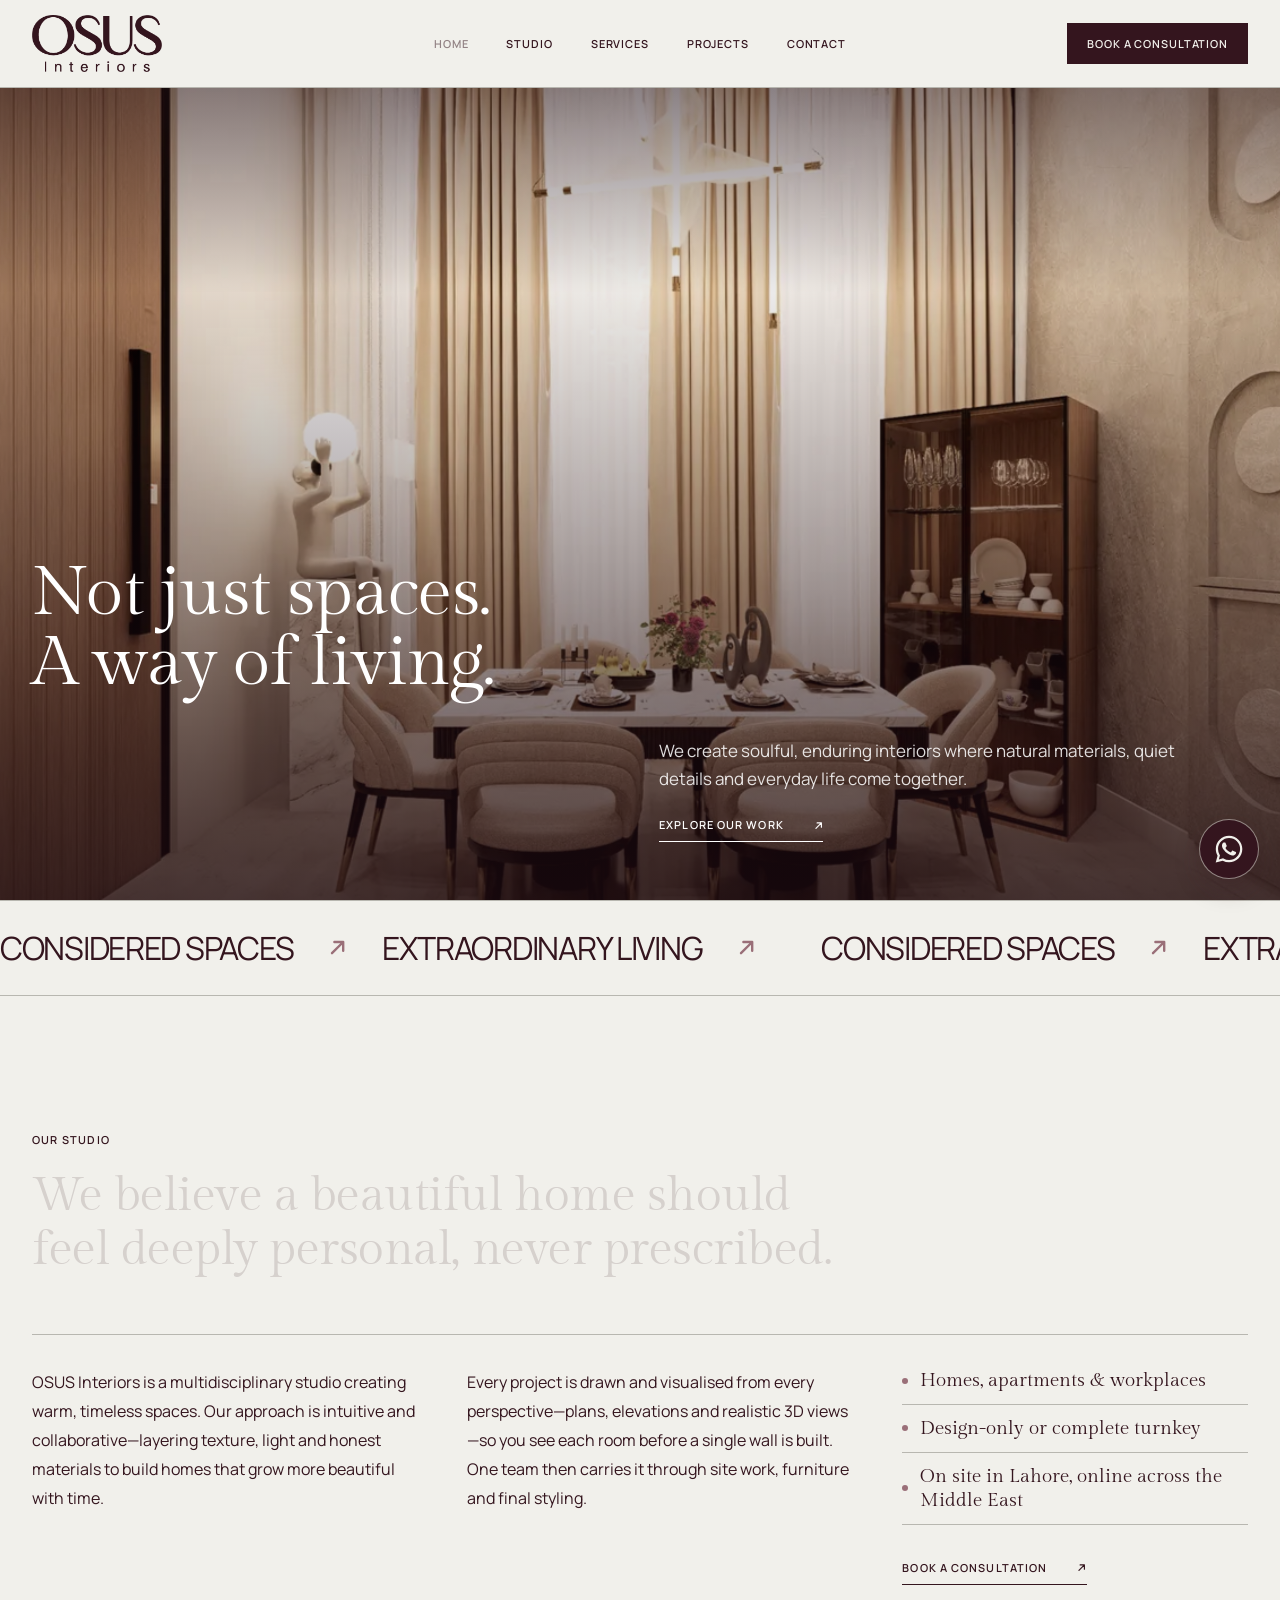
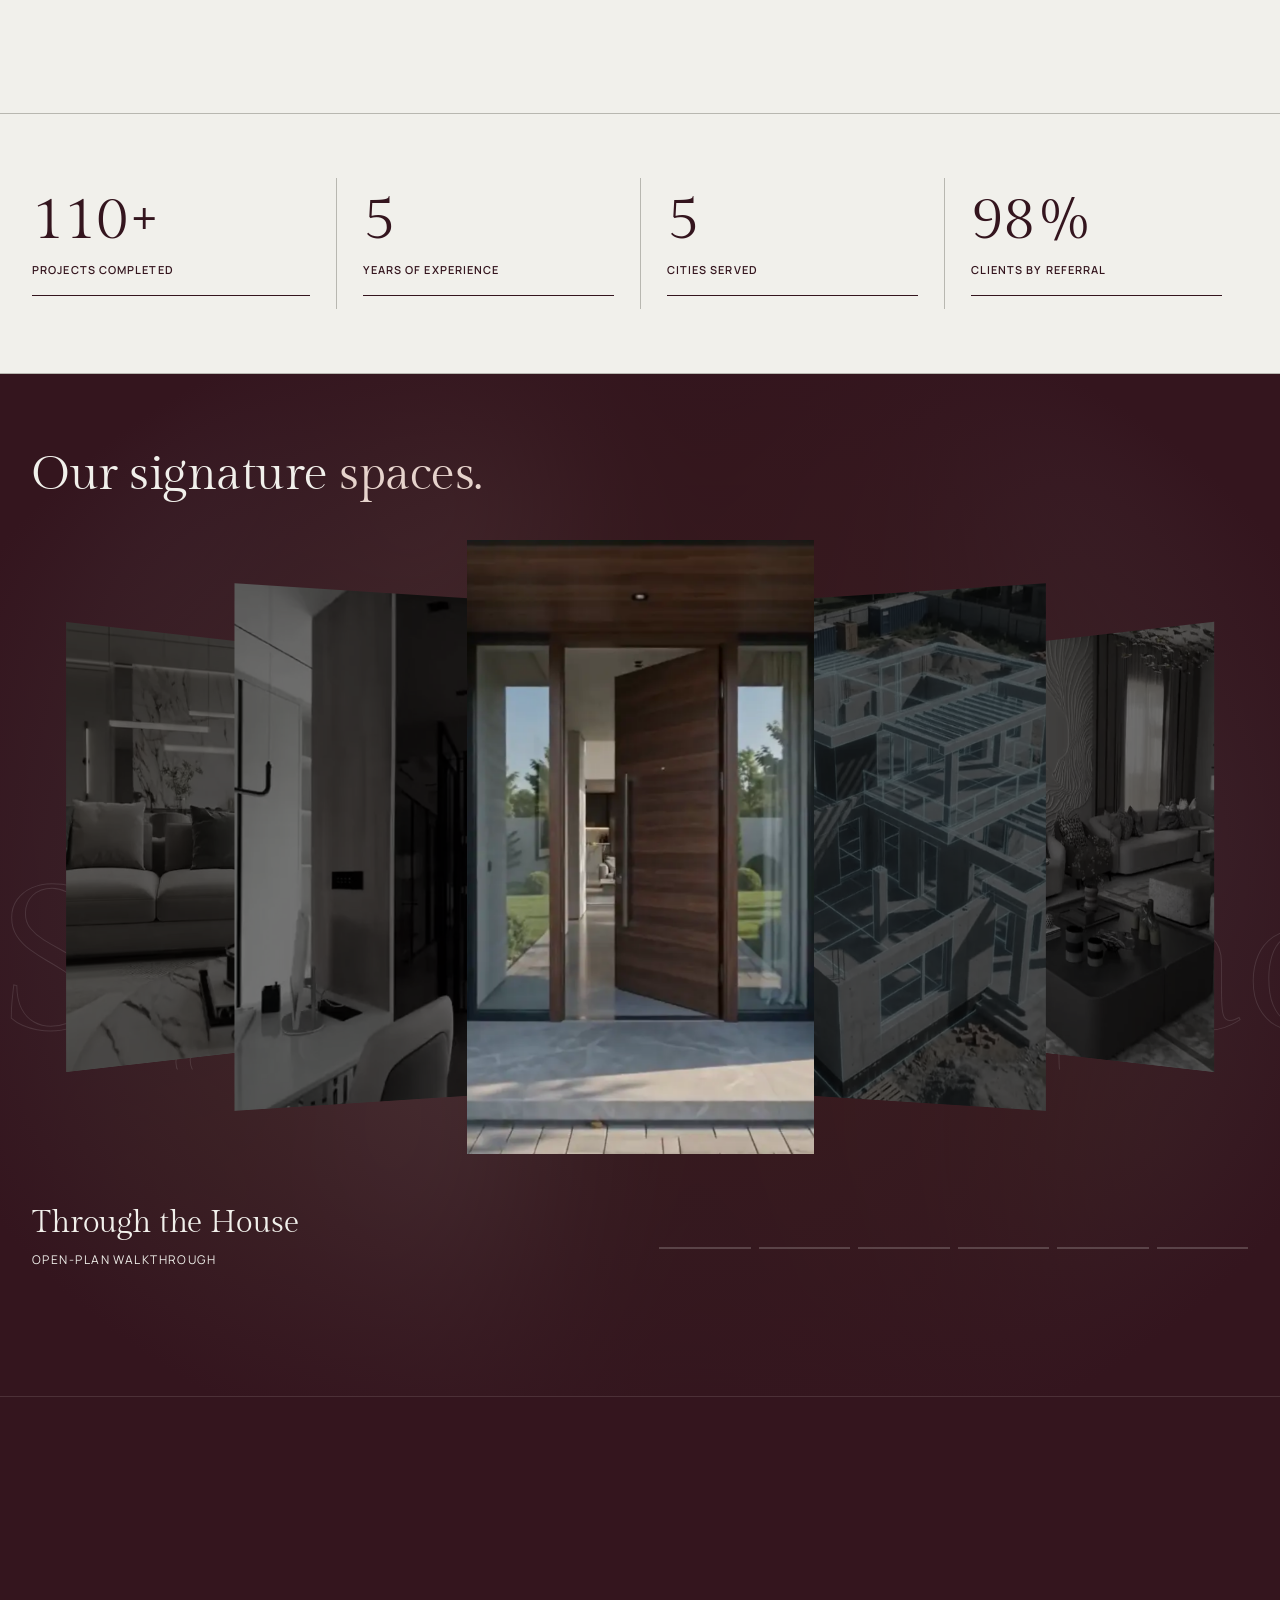
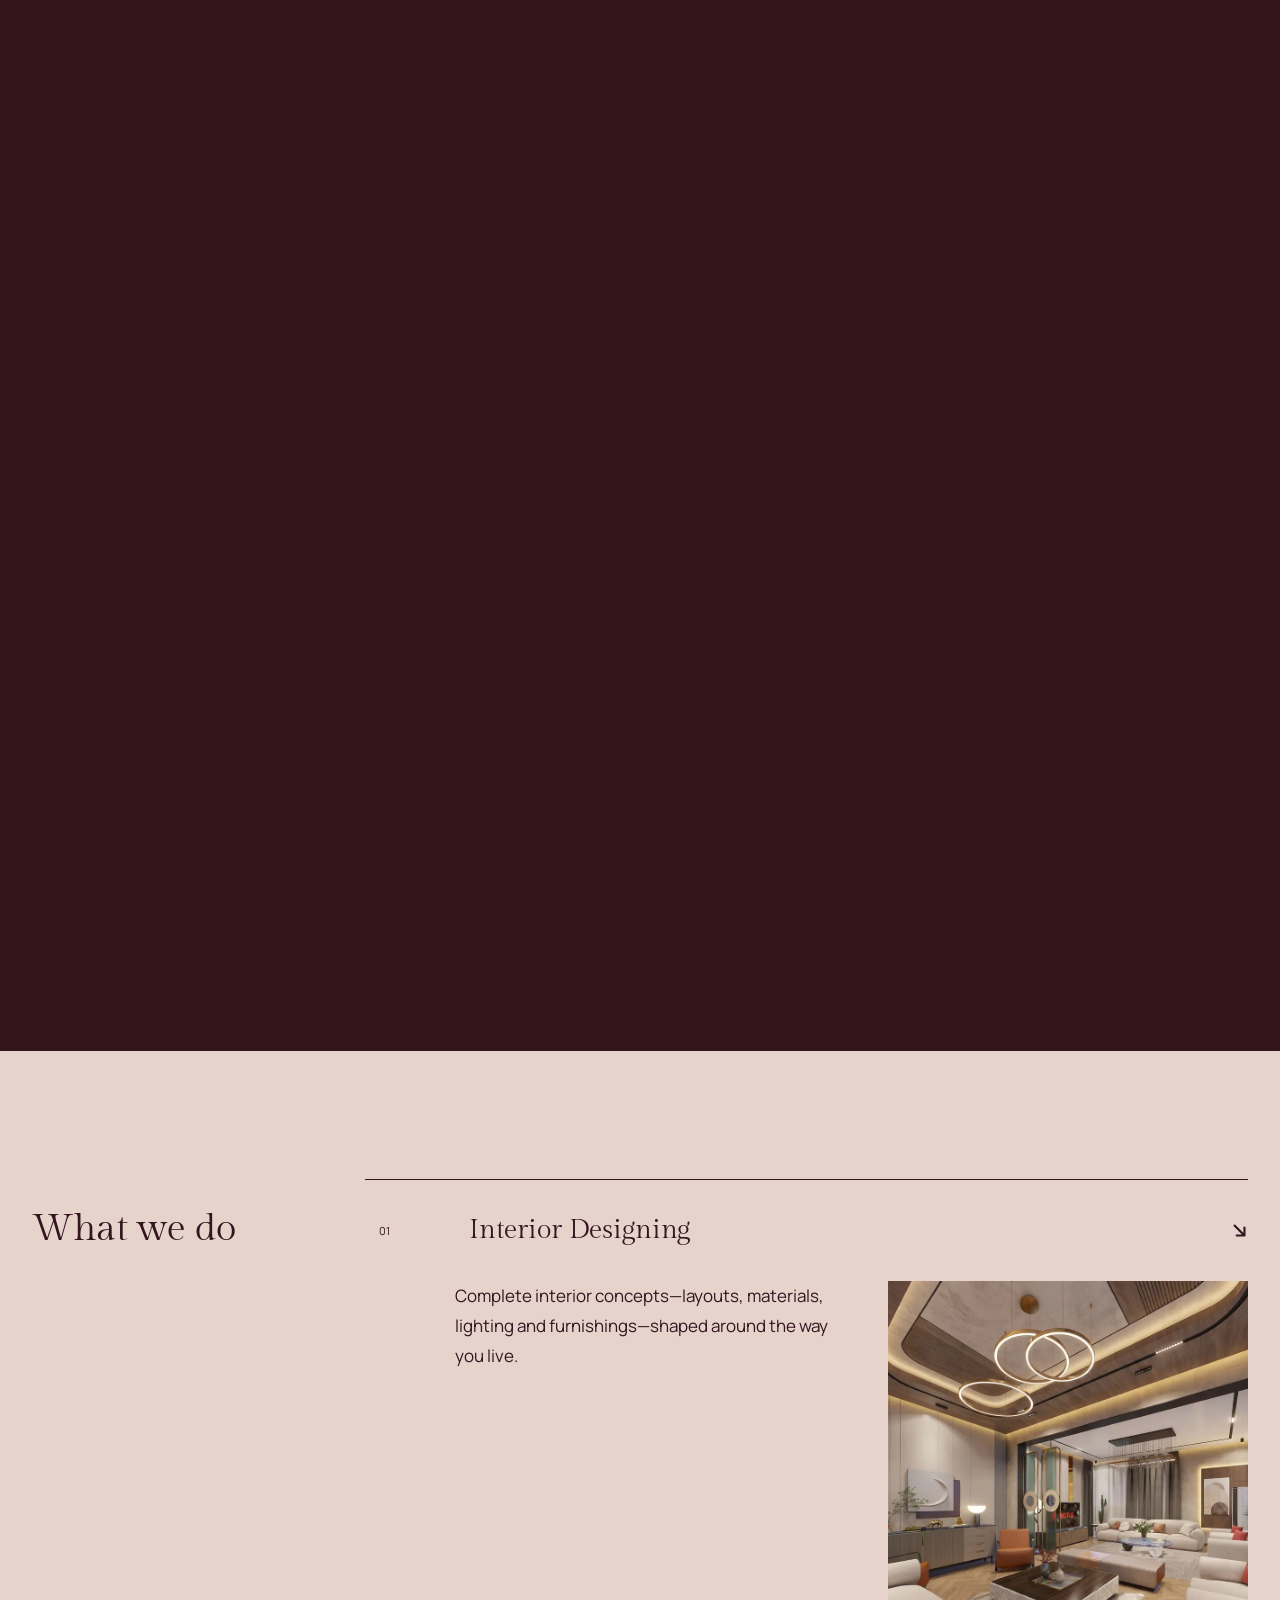
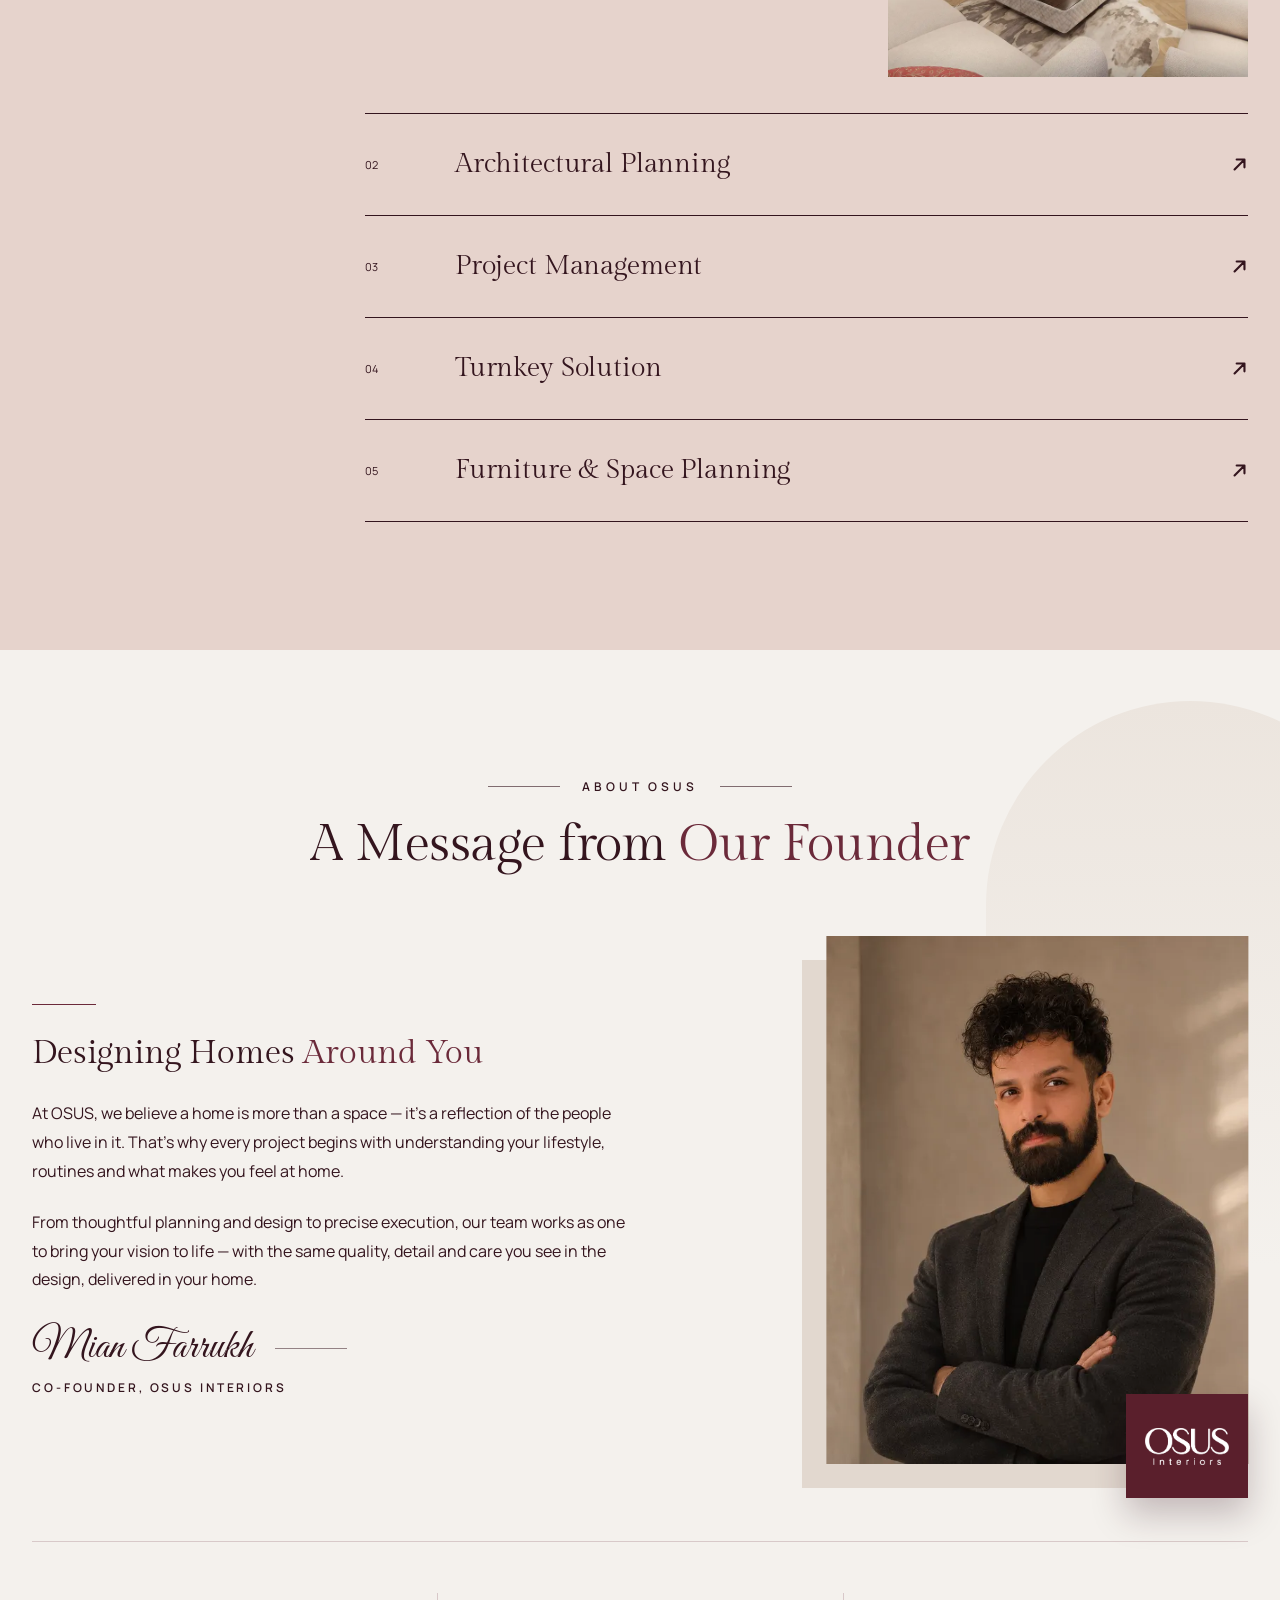
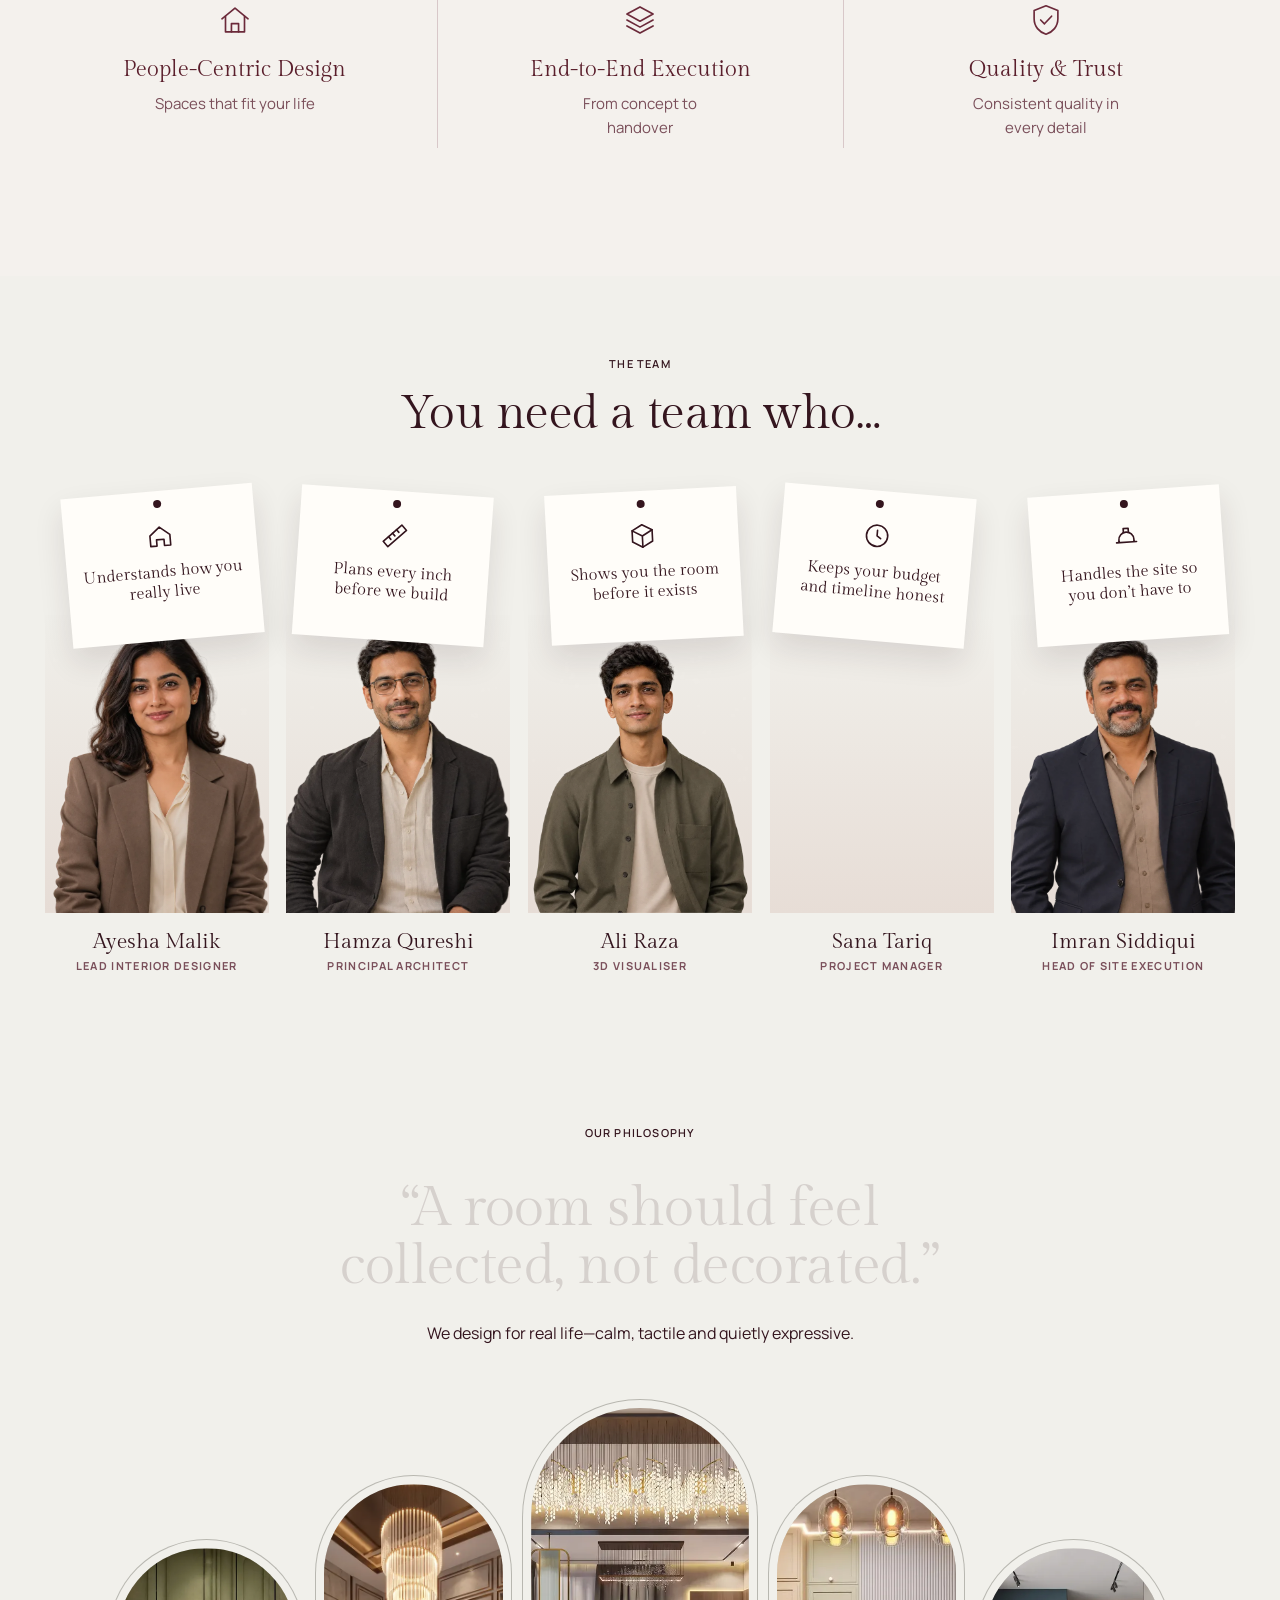
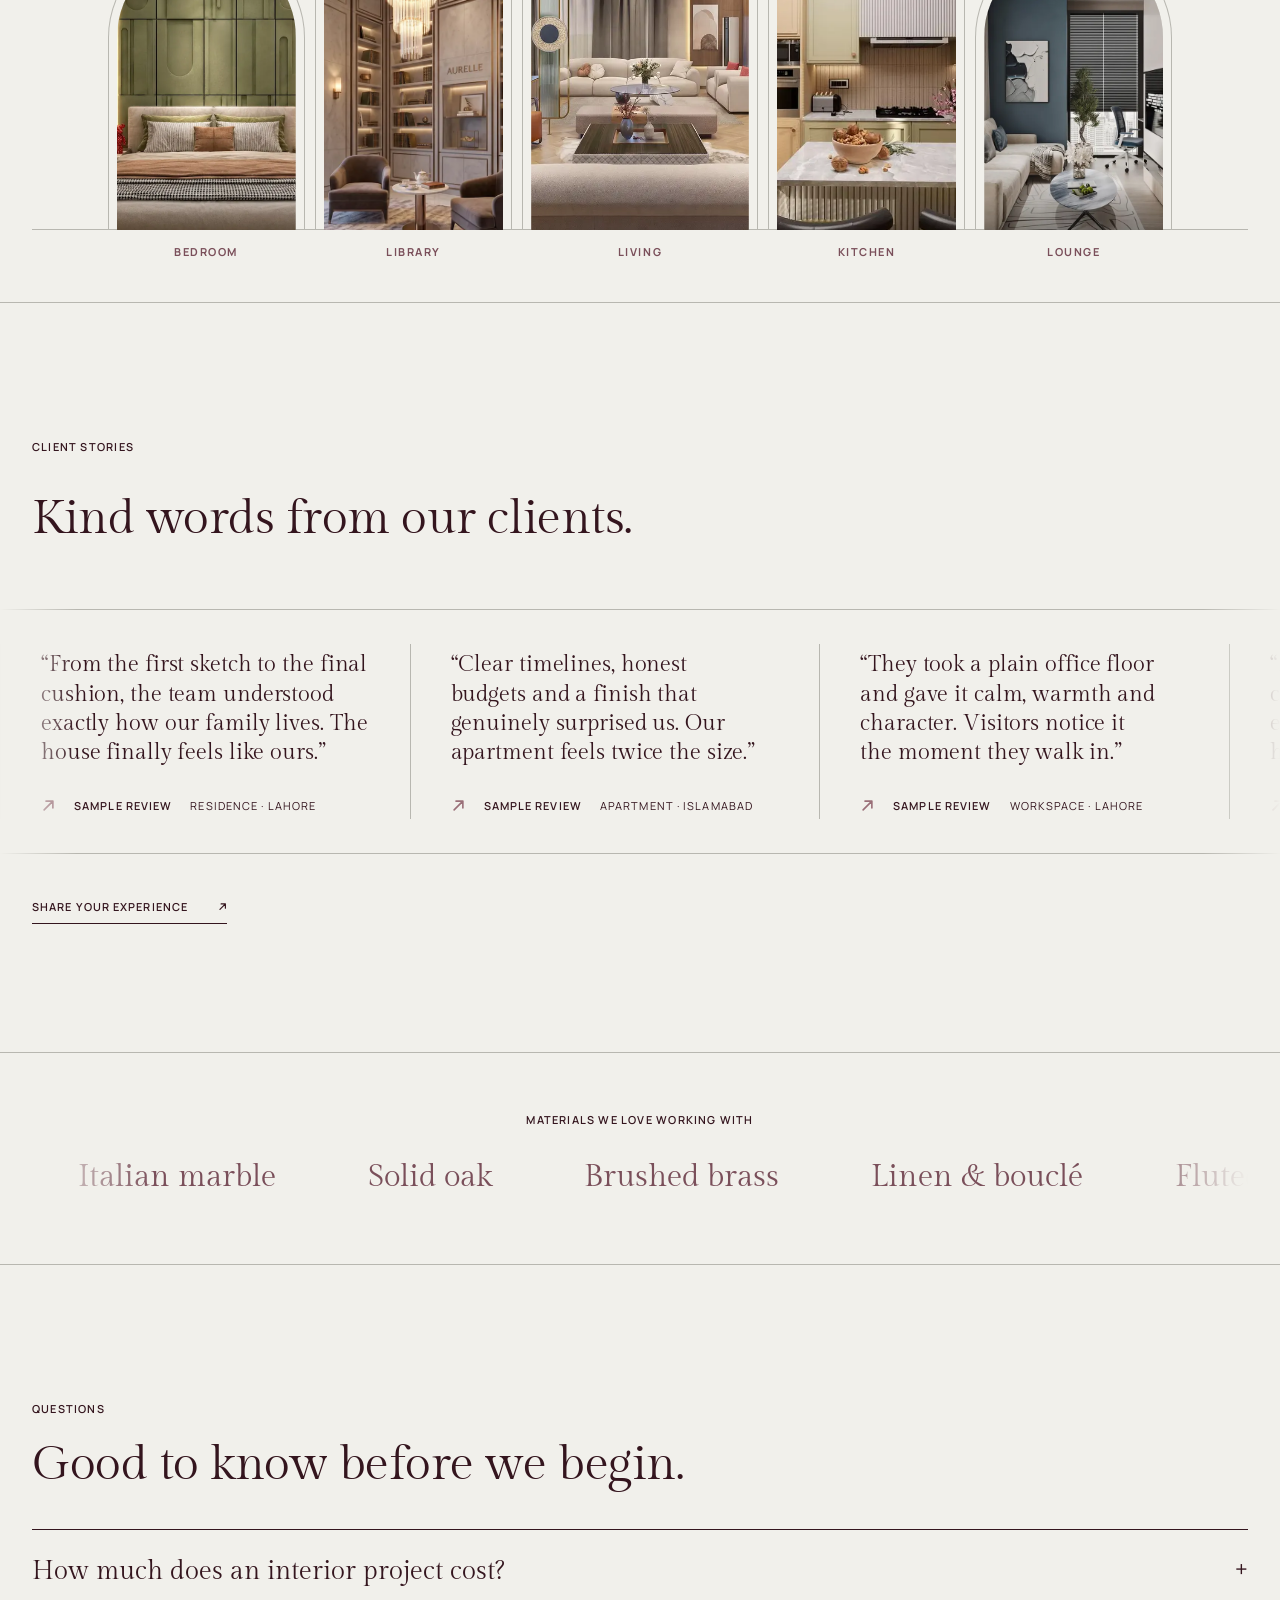
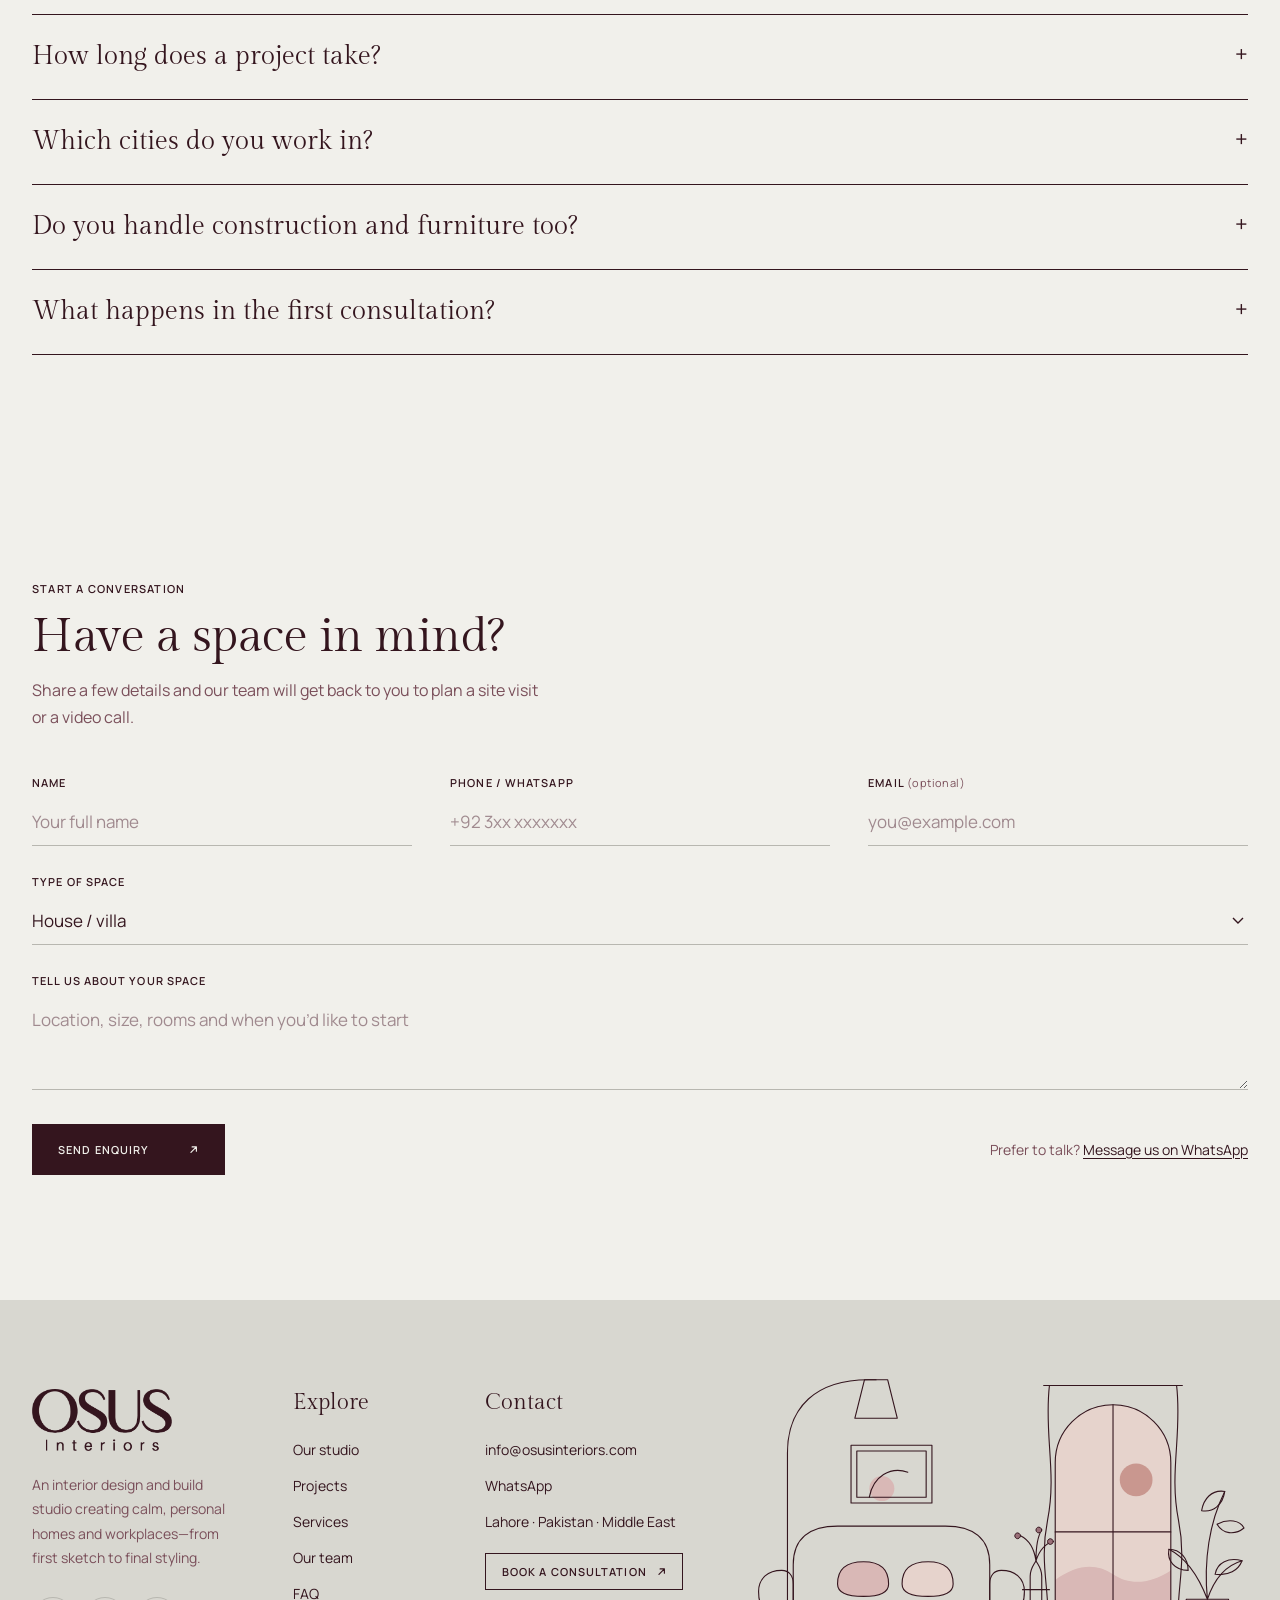
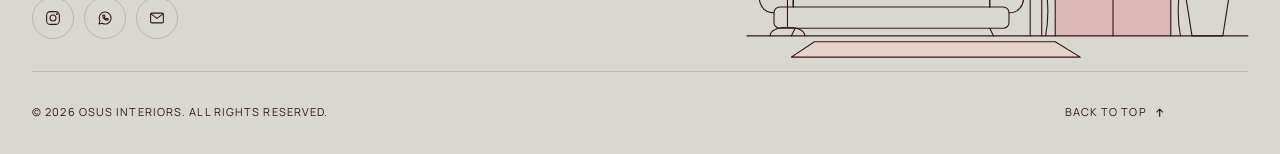
==== commit 4741f57a: "Refresh founder section, footer, media and project covers - Founder section rebuilt from the client " ====
--- a/website/index.html
+++ b/website/index.html
@@ -22,7 +22,7 @@
   <script type="application/ld+json">{"@context":"https://schema.org","@type":"HomeAndConstructionBusiness","name":"OSUS Interiors","description":"Interior design, architectural planning, project management and turnkey interiors for homes and commercial spaces.","url":"https://osusinteriors.com/","logo":"https://osusinteriors.com/assets/logo/osus-logo.png","image":"https://osusinteriors.com/assets/images/og-image.jpg","email":"info@osusinteriors.com","telephone":"+92-323-9871753","address":{"@type":"PostalAddress","addressLocality":"Lahore","addressCountry":"PK"},"areaServed":["Lahore","Islamabad","Pakistan"],"sameAs":["https://www.instagram.com/osusinteriors/"],"knowsAbout":["Interior design","Architectural planning","Project management","Turnkey solutions","Furniture and space planning"]}</script>
   <link rel="preconnect" href="https://fonts.googleapis.com">
   <link rel="preconnect" href="https://fonts.gstatic.com" crossorigin>
-  <link rel="stylesheet" href="https://fonts.googleapis.com/css2?family=Gilda+Display&family=Manrope:wght@400;500;600;700&display=swap">
+  <link rel="stylesheet" href="https://fonts.googleapis.com/css2?family=Gilda+Display&family=Great+Vibes&family=Manrope:wght@400;500;600;700&display=swap">
   <link rel="stylesheet" href="css/style.css">
   <link rel="stylesheet" href="css/extras.css">
   <link rel="stylesheet" href="css/motion.css">
@@ -104,7 +104,7 @@
       <div class="reel-ambient" aria-hidden="true"></div>
       <div class="reel-head scroll-reveal">
         <div>
-          <h2>Our signature<br><em>spaces.</em></h2>
+          <h2>Our signature <em>spaces.</em></h2>
         </div>
       </div>
 
@@ -143,7 +143,6 @@
     <section class="projects section" id="projects">
       <div class="section-heading scroll-reveal">
         <div>
-          <p class="section-label">Selected projects</p>
           <h2>A study in warmth, restraint and detail.</h2>
         </div>
         <a class="text-link" href="#enquiry">Discuss your project <span><svg class="ico" viewBox="0 0 12 12" aria-hidden="true" focusable="false"><path d="M2.5 9.5 9.5 2.5M4 2.5h5.5V8"/></svg></span></a>
@@ -155,9 +154,9 @@
             <a class="pcar-action" href="projects/aurelle.html"><span>View case study</span> <svg class="ico" viewBox="0 0 12 12" aria-hidden="true" focusable="false"><path d="M2.5 9.5 9.5 2.5M4 2.5h5.5V8"/></svg></a>
           </div>
           <span class="pcar-expand" aria-hidden="true"><svg class="ico" viewBox="0 0 12 12" aria-hidden="true" focusable="false"><path d="M7 1.5h3.5V5M5 10.5H1.5V7M10.5 1.5 7 5M1.5 10.5 5 7"/></svg> Full screen</span>
+          <img alt="Aurelle — reception, lounge and library interiors" data-project="0" data-src="assets/images/projects/aurelle-3.webp" data-srcset="assets/images/projects/aurelle-3-800.webp 800w, assets/images/projects/aurelle-3.webp 1080w" sizes="(max-width: 800px) 100vw, 95vw" decoding="async">
           <img alt="Aurelle — reception, lounge and library interiors" data-project="0" data-src="assets/images/projects/aurelle-1.webp" data-srcset="assets/images/projects/aurelle-1-800.webp 800w, assets/images/projects/aurelle-1.webp 1080w" sizes="(max-width: 800px) 100vw, 95vw" decoding="async">
           <img alt="Aurelle — reception, lounge and library interiors" data-project="0" data-src="assets/images/projects/aurelle-2.webp" data-srcset="assets/images/projects/aurelle-2-800.webp 800w, assets/images/projects/aurelle-2.webp 1080w" sizes="(max-width: 800px) 100vw, 95vw" decoding="async">
-          <img alt="Aurelle — reception, lounge and library interiors" data-project="0" data-src="assets/images/projects/aurelle-3.webp" data-srcset="assets/images/projects/aurelle-3-800.webp 800w, assets/images/projects/aurelle-3.webp 1080w" sizes="(max-width: 800px) 100vw, 95vw" decoding="async">
           <img alt="Aurelle — reception, lounge and library interiors" data-project="0" data-src="assets/images/projects/aurelle-4.webp" data-srcset="assets/images/projects/aurelle-4-800.webp 800w, assets/images/projects/aurelle-4.webp 1080w" sizes="(max-width: 800px) 100vw, 95vw" decoding="async">
           <img alt="Aurelle — reception, lounge and library interiors" data-project="0" data-src="assets/images/projects/aurelle-5.webp" data-srcset="assets/images/projects/aurelle-5-800.webp 800w, assets/images/projects/aurelle-5.webp 1080w" sizes="(max-width: 800px) 100vw, 95vw" decoding="async">
           <img alt="Islamabad apartment — living, dining and study" data-project="1" data-src="assets/images/projects/islamabad-1.webp" data-srcset="assets/images/projects/islamabad-1-800.webp 800w, assets/images/projects/islamabad-1.webp 1080w" sizes="(max-width: 800px) 100vw, 95vw" decoding="async">
@@ -249,28 +248,31 @@
       </div>
     </section>
 
-    <section class="founder-msg section" id="founder">
-      <div class="fm-head scroll-reveal">
-        <p class="section-label">Who we are</p>
-        <h2>Founder message</h2>
-      </div>
-      <div class="fm-body">
-        <div class="fm-letter scroll-reveal">
-          <p class="fm-salute">Dear homeowners,</p>
-          <p>OSUS began with a simple belief: a home should be designed around the people who live in it, not around the latest trend. Every project starts by listening—to routines, to family life, to the way light moves through the rooms.</p>
-          <p>From there we plan, design and build as one team, so what you see in the drawings is exactly what you walk into on handover day. Because every home should sound like the people who live in it.</p>
-          <div class="fm-sign">
-            <p class="fm-name">Mian Farrukh
-              <a class="fm-social" href="https://www.instagram.com/osusinteriors/" target="_blank" rel="noopener" aria-label="OSUS Interiors on Instagram"><svg viewBox="0 0 24 24" aria-hidden="true"><rect x="3.5" y="3.5" width="17" height="17" rx="5"/><circle cx="12" cy="12" r="4"/><circle cx="17.3" cy="6.7" r=".6"/></svg></a>
-            </p>
-            <p class="fm-role">Co-founder of OSUS Interiors</p>
-          </div>
-        </div>
-        <figure class="fm-photo scroll-reveal">
-          <img src="assets/images/extras/cofounder.webp" srcset="assets/images/extras/cofounder-600.webp 600w, assets/images/extras/cofounder.webp 1000w" sizes="(max-width: 800px) 92vw, 50vw" width="1000" height="1250" alt="Mian Farrukh, co-founder of OSUS Interiors" loading="lazy" decoding="async">
-          <img class="fm-badge" src="assets/logo/osus-logo-alt.png" alt="" aria-hidden="true" width="466" height="205">
+    <section class="founder-x section" id="founder">
+      <div class="fx-head scroll-reveal">
+        <p class="fx-eyebrow"><span>About OSUS</span></p>
+        <h2>A Message from <em>Our Founder</em></h2>
+      </div>
+      <div class="fx-body">
+        <div class="fx-copy scroll-reveal">
+          <h3>Designing Homes <em>Around You</em></h3>
+          <p>At OSUS, we believe a home is more than a space — it’s a reflection of the people who live in it. That’s why every project begins with understanding your lifestyle, routines and what makes you feel at home.</p>
+          <p>From thoughtful planning and design to precise execution, our team works as one to bring your vision to life — with the same quality, detail and care you see in the design, delivered in your home.</p>
+          <div class="fx-sign">
+            <span class="fx-signature">Mian Farrukh</span>
+            <span class="fx-role">Co-founder, OSUS Interiors</span>
+          </div>
+        </div>
+        <figure class="fx-photo scroll-reveal">
+          <img src="assets/images/extras/cofounder.webp" srcset="assets/images/extras/cofounder-600.webp 600w, assets/images/extras/cofounder.webp 1000w" sizes="(max-width: 800px) 86vw, 40vw" width="1000" height="1250" alt="Mian Farrukh, co-founder of OSUS Interiors" loading="lazy" decoding="async">
+          <span class="fx-badge"><img src="assets/logo/osus-logo-alt.png" alt="" aria-hidden="true" width="466" height="205"></span>
         </figure>
       </div>
+      <ul class="fx-values scroll-reveal">
+        <li><svg viewBox="0 0 32 32" aria-hidden="true"><path d="M5 15 16 6l11 9"/><path d="M8 13v13h16V13"/><path d="M13 26v-7h6v7"/></svg><strong>People-Centric Design</strong><span>Spaces that fit your life</span></li>
+        <li><svg viewBox="0 0 32 32" aria-hidden="true"><path d="m16 5 11 6-11 6L5 11z"/><path d="m5 16 11 6 11-6"/><path d="m5 21 11 6 11-6"/></svg><strong>End-to-End Execution</strong><span>From concept to handover</span></li>
+        <li><svg viewBox="0 0 32 32" aria-hidden="true"><path d="M16 4 26 8v7c0 6.5-4.3 11.2-10 13-5.7-1.8-10-6.5-10-13V8z"/><path d="m11.5 16 3.2 3.2 6-6.4"/></svg><strong>Quality &amp; Trust</strong><span>Consistent quality in every detail</span></li>
+      </ul>
     </section>
 
     <section class="crew section" id="team">
@@ -327,7 +329,7 @@
       <div class="section-heading scroll-reveal">
         <div>
           <p class="section-label">Client stories</p>
-          <h2>Kind words from<br>our clients.</h2>
+          <h2>Kind words from our clients.</h2>
         </div>
       </div>
       <!-- Layout preview only: sample text, not real client reviews. Replace with genuine reviews before publishing. -->
@@ -374,7 +376,7 @@
     <section class="faq section" id="faq">
       <div class="faq-head scroll-reveal">
         <p class="section-label">Questions</p>
-        <h2>Good to know<br>before we begin.</h2>
+        <h2>Good to know before we begin.</h2>
       </div>
       <div class="faq-list">
         <details class="scroll-reveal"><summary>How much does an interior project cost?</summary><p>Every home is different, so we price each project after the first site visit. You receive a clear, itemised estimate—design fees, materials, furniture and execution listed separately—before any work begins, with options to suit different budgets.</p></details>
--- a/website/css/showcase.css
+++ b/website/css/showcase.css
@@ -583,3 +583,137 @@
 }
 @media (max-width: 800px) { .enquire { padding-top: 16vw; } }
 @media (max-width: 800px) { .case-back { display: inline-flex; align-items: center; min-height: 44px; margin-bottom: 14px; } }
+
+/* Mobile header button back to its normal size (36px tall, 10px text) */
+@media (max-width: 800px) {
+  .header-cta { min-height: 0; padding: 11px 14px; font-size: 10px; letter-spacing: .1em; }
+}
+@media (max-width: 350px) {
+  .header-cta { padding: 11px 10px; letter-spacing: .04em; }
+}
+
+/* ==========================================================
+   Founder section — "A Message from Our Founder" (client mockup)
+   ========================================================== */
+.founder-x { position: relative; overflow: hidden; background: #f4f1ed; }
+.founder-x::before { /* soft arch in the top-right corner */
+  content: ""; position: absolute; top: -18vw; right: -16vw; width: 44vw; height: 60vw; pointer-events: none;
+  border-radius: 999px 999px 0 0; background: linear-gradient(to bottom, #ebe5df, rgba(235, 229, 223, 0));
+}
+.founder-x > * { position: relative; }
+.fx-head { text-align: center; }
+.fx-eyebrow { display: flex; align-items: center; justify-content: center; gap: 22px; margin: 0; font-size: 12px; font-weight: 600; letter-spacing: .32em; text-transform: uppercase; }
+.fx-eyebrow::before, .fx-eyebrow::after { content: ""; width: 72px; height: 1px; background: var(--ink); opacity: .6; }
+.fx-head h2 { margin: 22px 0 0; font-size: clamp(34px, 4vw, 58px); line-height: 1.08; }
+.founder-x em { font-style: normal; color: #6b2a3a; }
+
+.fx-body { display: grid; grid-template-columns: minmax(0, 1fr) minmax(0, 470px); gap: 6vw; align-items: center; max-width: 1180px; margin: 5vw auto 0; }
+.fx-copy h3 { position: relative; margin: 0 0 28px; padding-top: 30px; font-family: var(--serif); font-size: clamp(28px, 2.6vw, 40px); font-weight: 400; line-height: 1.12; }
+.fx-copy h3::before { content: ""; position: absolute; top: 0; left: 0; width: 64px; height: 1px; background: #6b2a3a; }
+.fx-copy p { max-width: 520px; margin: 0 0 22px; font-size: 16px; line-height: 1.8; }
+.fx-sign { display: grid; gap: 10px; margin-top: 34px; }
+.fx-signature { display: flex; align-items: center; gap: 22px; font-family: "Great Vibes", var(--serif); font-size: clamp(38px, 3.2vw, 48px); line-height: 1; color: var(--ink); }
+.fx-signature::after { content: ""; width: 72px; height: 1px; background: var(--ink); opacity: .5; }
+.fx-role { font-size: 12px; font-weight: 600; letter-spacing: .24em; text-transform: uppercase; }
+
+.fx-photo { position: relative; margin: 0; justify-self: end; width: 100%; }
+.fx-photo::before { content: ""; position: absolute; inset: 24px 24px -24px -24px; background: #e2d8cf; }
+.fx-photo > img { position: relative; display: block; width: 100%; height: auto; transform: scaleX(-1); }
+.fx-badge {
+  position: absolute; right: -14px; bottom: -34px; display: grid; place-items: center; width: 122px; height: 104px;
+  background: #5a1f2c; box-shadow: 0 16px 34px rgba(52, 21, 30, .25);
+}
+.fx-badge img { width: 84px; height: auto; }
+
+.fx-values {
+  display: grid; grid-template-columns: repeat(3, 1fr); max-width: 1180px; margin: 6vw auto 0; padding: 4vw 0 0;
+  list-style: none; border-top: 1px solid rgba(107, 42, 58, .2);
+}
+.fx-values li { display: grid; justify-items: center; gap: 10px; padding: 8px 3vw; text-align: center; }
+.fx-values li + li { border-left: 1px solid rgba(107, 42, 58, .2); }
+.fx-values svg { width: 38px; height: 38px; margin-bottom: 8px; fill: none; stroke: #6b2a3a; stroke-width: 1.4; stroke-linecap: round; stroke-linejoin: round; }
+.fx-values strong { font-family: var(--serif); font-size: clamp(20px, 1.7vw, 24px); font-weight: 400; color: #5a1f2c; }
+.fx-values span { max-width: 180px; font-size: 15px; line-height: 1.6; color: var(--rose-text, #7a4f5a); }
+
+@media (max-width: 800px) {
+  .founder-x::before { top: -30vw; right: -40vw; width: 90vw; height: 110vw; }
+  .fx-eyebrow { gap: 14px; font-size: 11px; }
+  .fx-eyebrow::before, .fx-eyebrow::after { width: 40px; }
+  .fx-head h2 { font-size: 32px; }
+  .fx-body { grid-template-columns: 1fr; gap: 16vw; margin-top: 10vw; }
+  .fx-copy h3 { font-size: 28px; }
+  .fx-photo { width: 84%; justify-self: center; margin-bottom: 6vw; }
+  .fx-photo::before { inset: 16px 16px -16px -16px; }
+  .fx-badge { right: -10px; bottom: -24px; width: 92px; height: 78px; }
+  .fx-badge img { width: 62px; }
+  .fx-values { grid-template-columns: 1fr; margin-top: 14vw; padding-top: 4vw; }
+  .fx-values li { padding: 26px 0; }
+  .fx-values li + li { border-left: 0; border-top: 1px solid rgba(107, 42, 58, .2); }
+}
+
+/* founder: arch reads as an arch, value columns start level */
+.founder-x::before { top: 4vw; right: -9vw; width: 32vw; height: 52vw; background: linear-gradient(to bottom, #ece5de 0%, rgba(236, 229, 222, 0) 85%); box-shadow: inset 0 0 0 1px rgba(107, 42, 58, .06); }
+.fx-values li { align-content: start; }
+@media (max-width: 800px) { .founder-x::before { top: 6vw; right: -34vw; width: 70vw; height: 110vw; } }
+.founder-x::before { box-shadow: none; }
+@media (max-width: 800px) {
+  /* values stay three across on phones, like the mockup */
+  .fx-values { grid-template-columns: repeat(3, 1fr); margin-top: 14vw; padding-top: 7vw; }
+  .fx-values li { padding: 0 2vw; gap: 6px; }
+  .fx-values li + li { border-top: 0; border-left: 1px solid rgba(107, 42, 58, .2); }
+  .fx-values svg { width: 28px; height: 28px; margin-bottom: 4px; }
+  .fx-values strong { font-size: 16px; line-height: 1.2; }
+  .fx-values span { font-size: 12px; line-height: 1.5; }
+}
+
+/* founder: text starts on the left page edge, photo ends on the right page edge */
+.fx-body, .fx-values { max-width: none; margin-left: 0; margin-right: 0; }
+@media (min-width: 801px) { .fx-body { grid-template-columns: minmax(0, 1fr) minmax(0, clamp(360px, 33vw, 520px)); } }
+.fx-copy p { max-width: 600px; }
+.fx-badge { right: 0; }
+@media (max-width: 800px) { .fx-photo { width: 86%; justify-self: end; } }
+@media (max-width: 800px) { .fx-photo { max-width: 440px; } }
+
+/* Headings on one line on desktop (they wrap naturally on phones) */
+@media (min-width: 1100px) {
+  .section-heading { grid-template-columns: max-content 1fr; }
+  .section-heading h2 { white-space: nowrap; }
+  .faq { grid-template-columns: 1fr; gap: 3vw; }
+  .faq-head h2 { white-space: nowrap; margin-bottom: 0; }
+}
+
+/* Founder photo on phones: centred, with equal space left and right (the sand block sits 16px to the left) */
+@media (max-width: 800px) {
+  .fx-photo { width: calc(100% - 16px); max-width: 440px; justify-self: center; transform: translateX(8px); margin-left: 0; margin-right: 0; }
+}
+
+/* ==========================================================
+   Footer on phones: compact
+   (logo + socials on one row, Explore and Contact side by side,
+    small sketch, one-line bottom bar)
+   ========================================================== */
+@media (max-width: 800px) {
+  .site-footer { padding: 11vw 5vw 18px; }
+  .footer-main { gap: 8vw; padding-bottom: 6vw; }
+  .footer-grid { grid-template-columns: 1fr 1fr; gap: 28px 6vw; }
+  .footer-brand { grid-column: 1 / -1; display: flex; flex-wrap: wrap; align-items: center; justify-content: space-between; gap: 14px; }
+  .footer-brand img { width: 104px; }
+  .footer-brand p { display: none; }
+  .footer-social { gap: 8px; }
+  .footer-social a { width: 40px; height: 40px; }
+  .footer-col:last-child { grid-column: auto; }
+  .footer-col h3 { margin-bottom: 6px; font-size: 19px; }
+  .footer-col a, .footer-col p { min-height: 36px; font-size: 14px; }
+  .footer-col p { line-height: 1.4; }
+  .footer-col .footer-cta { margin-top: 8px; padding: 10px 12px; min-height: 40px; font-size: 10px; }
+  .footer-sketch { max-width: 250px; justify-self: center; }
+  .site-footer .footer-bottom { flex-direction: row; align-items: center; padding: 14px 64px 0 0; font-size: 10px; letter-spacing: .06em; }
+  .site-footer .footer-bottom p { line-height: 1.4; }
+}
+@media (max-width: 360px) {
+  .footer-col .footer-cta { white-space: normal; }
+}
+@media (max-width: 800px) { .site-footer .footer-bottom a { white-space: nowrap; flex: none; } }
+
+/* Reel: no "Now playing" tag on the active video */
+.reel-card::after, .reel-card.is-active::after { display: none; }
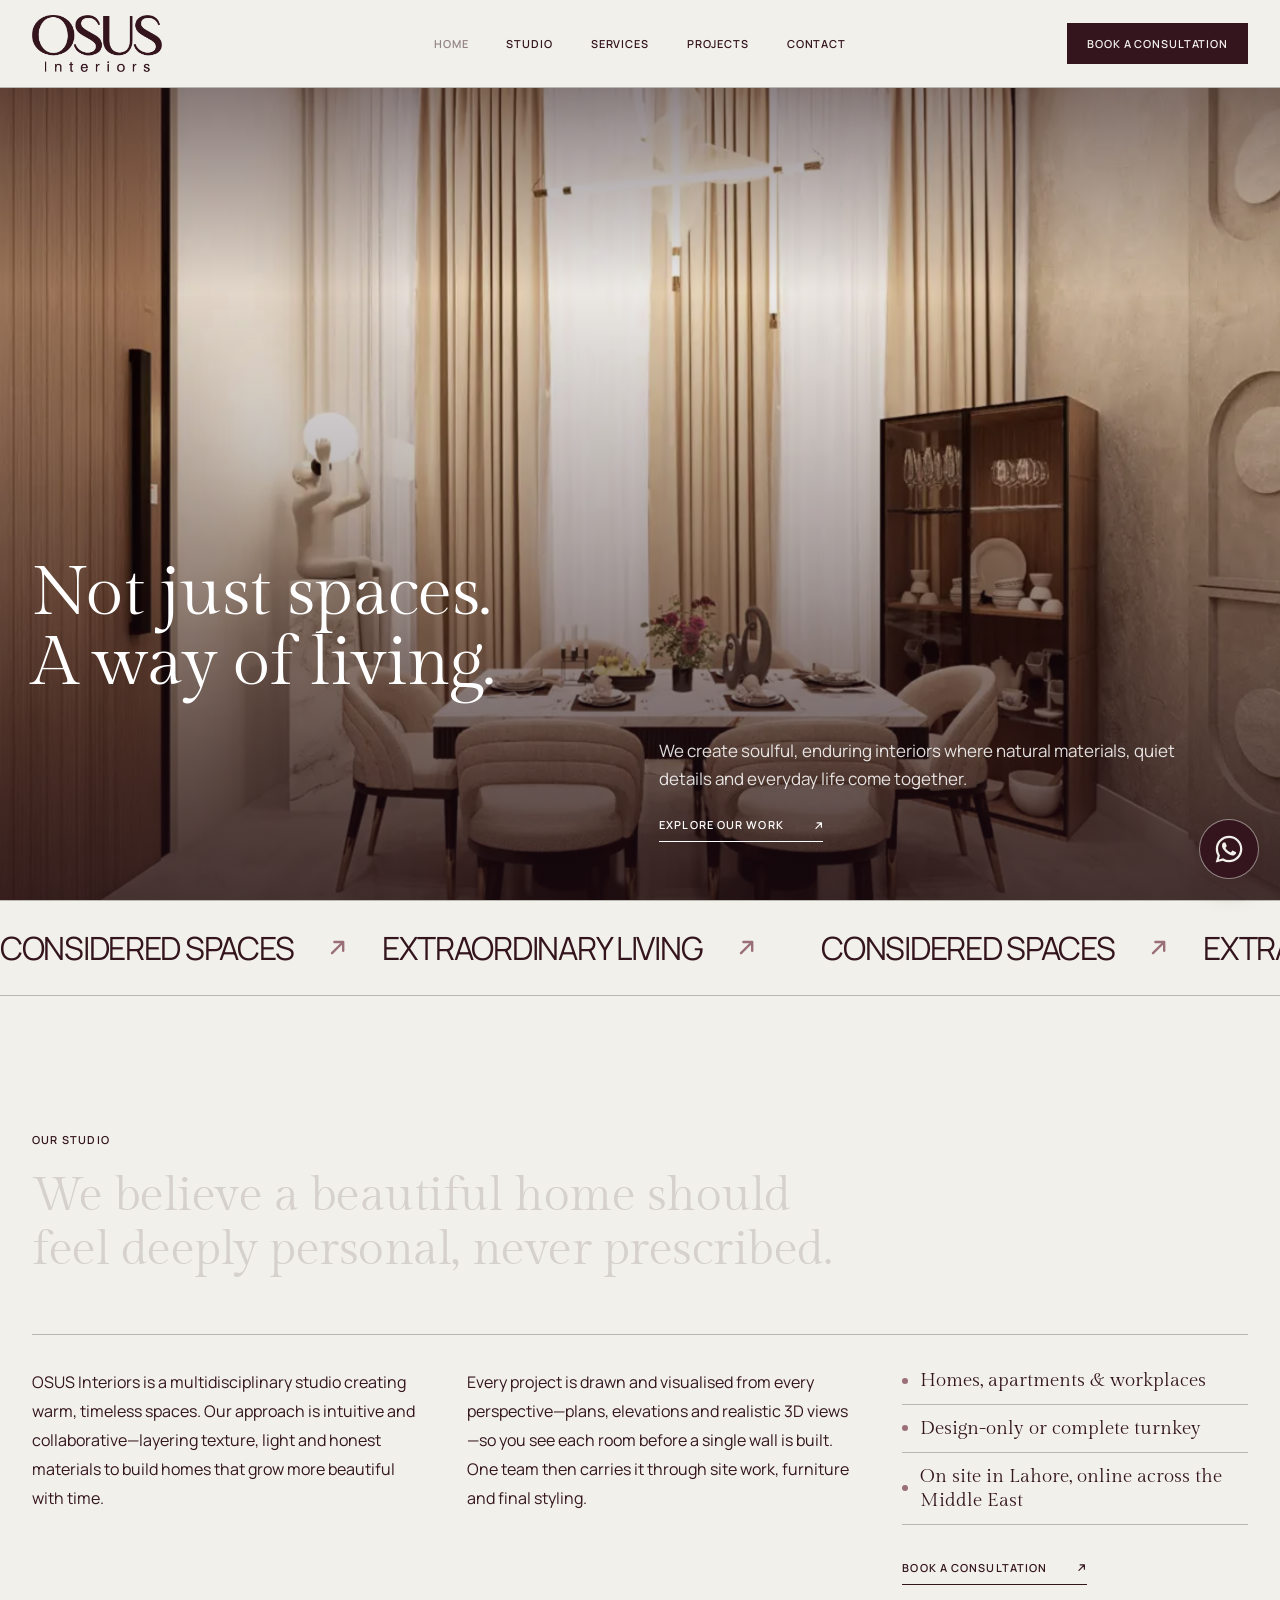
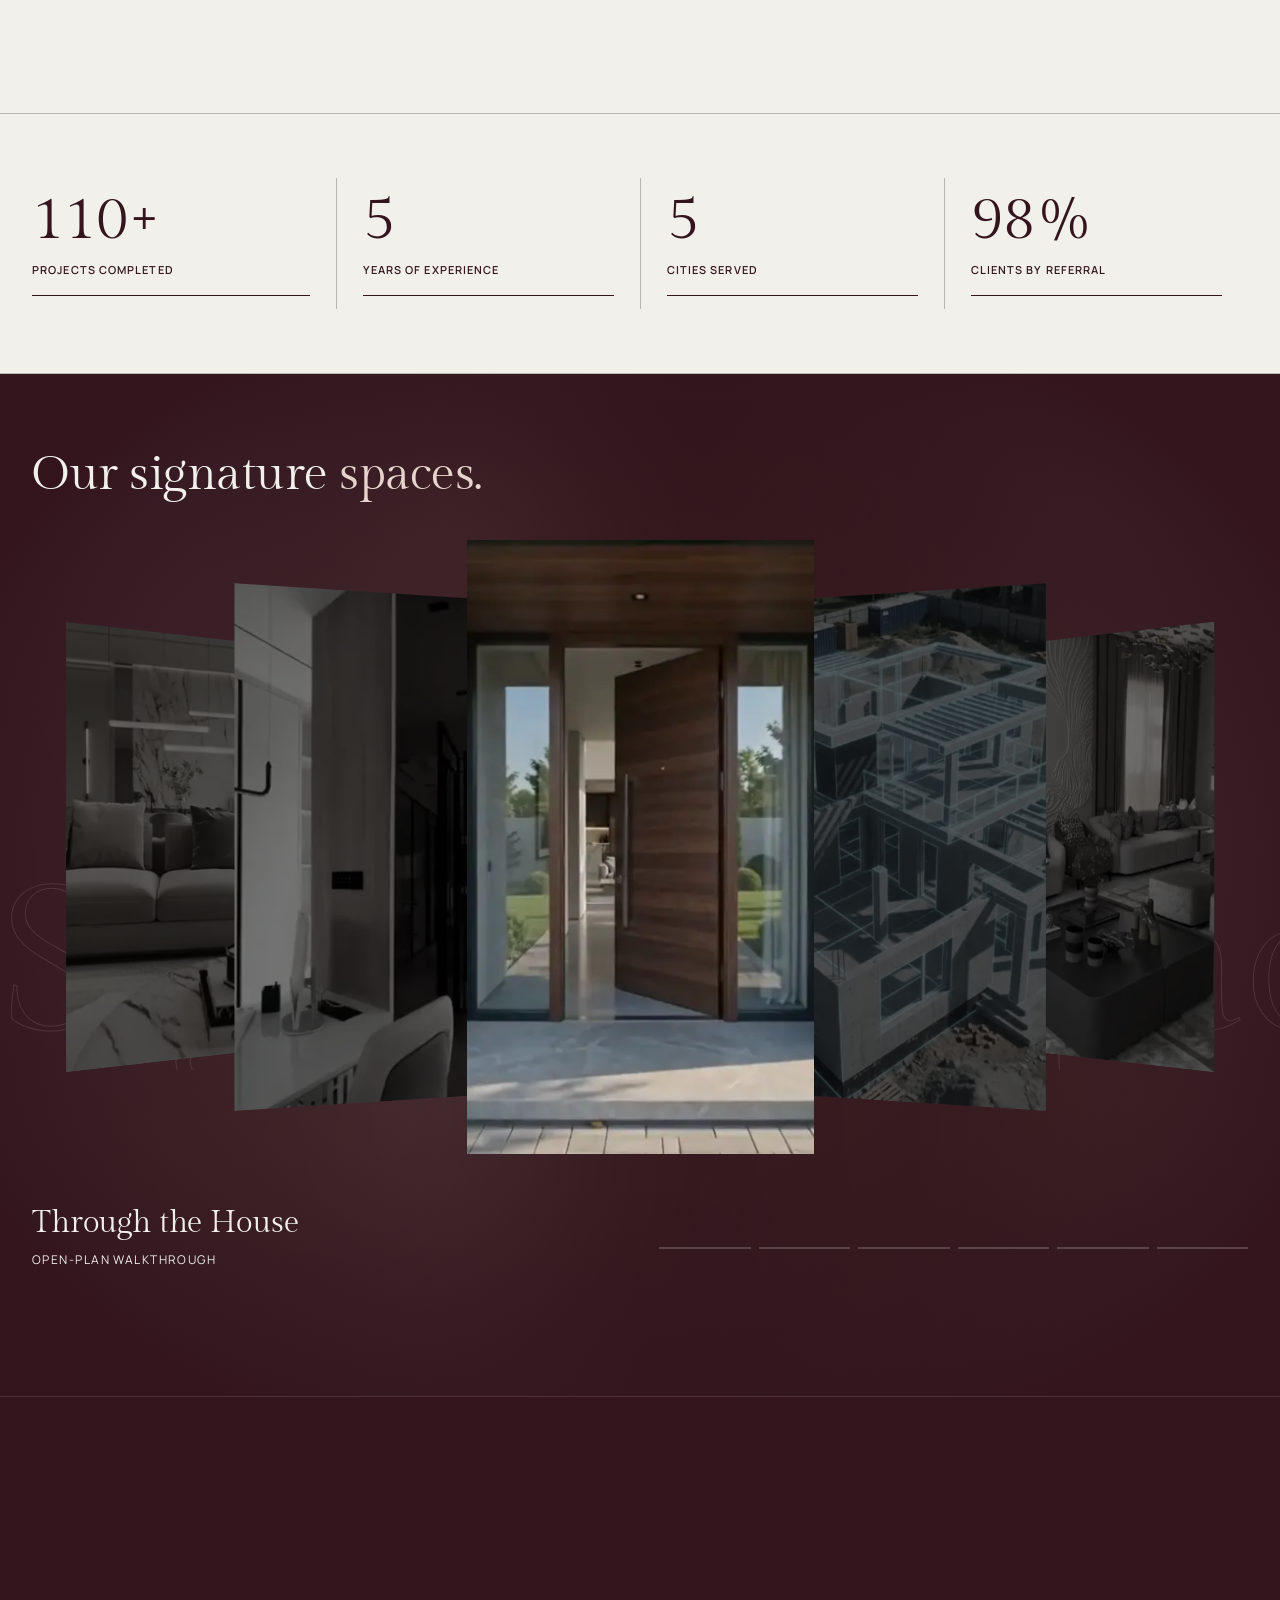
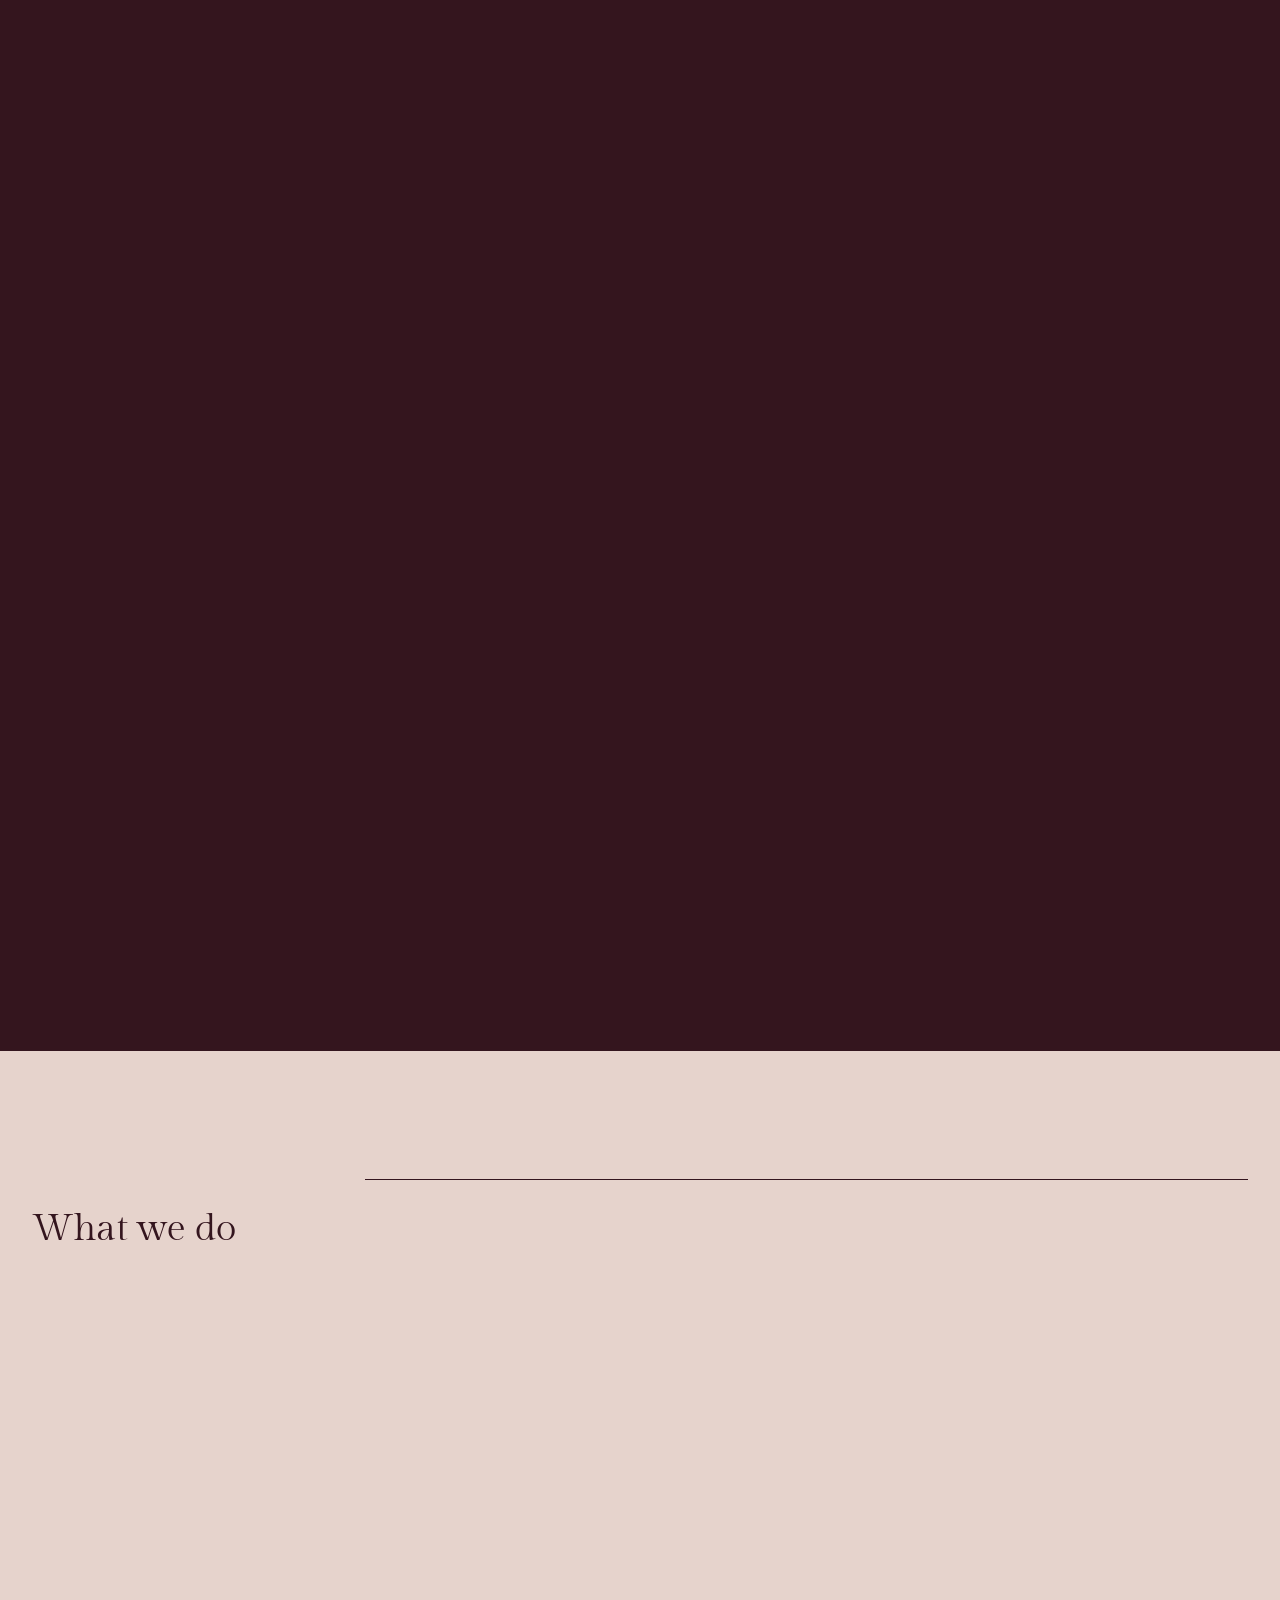
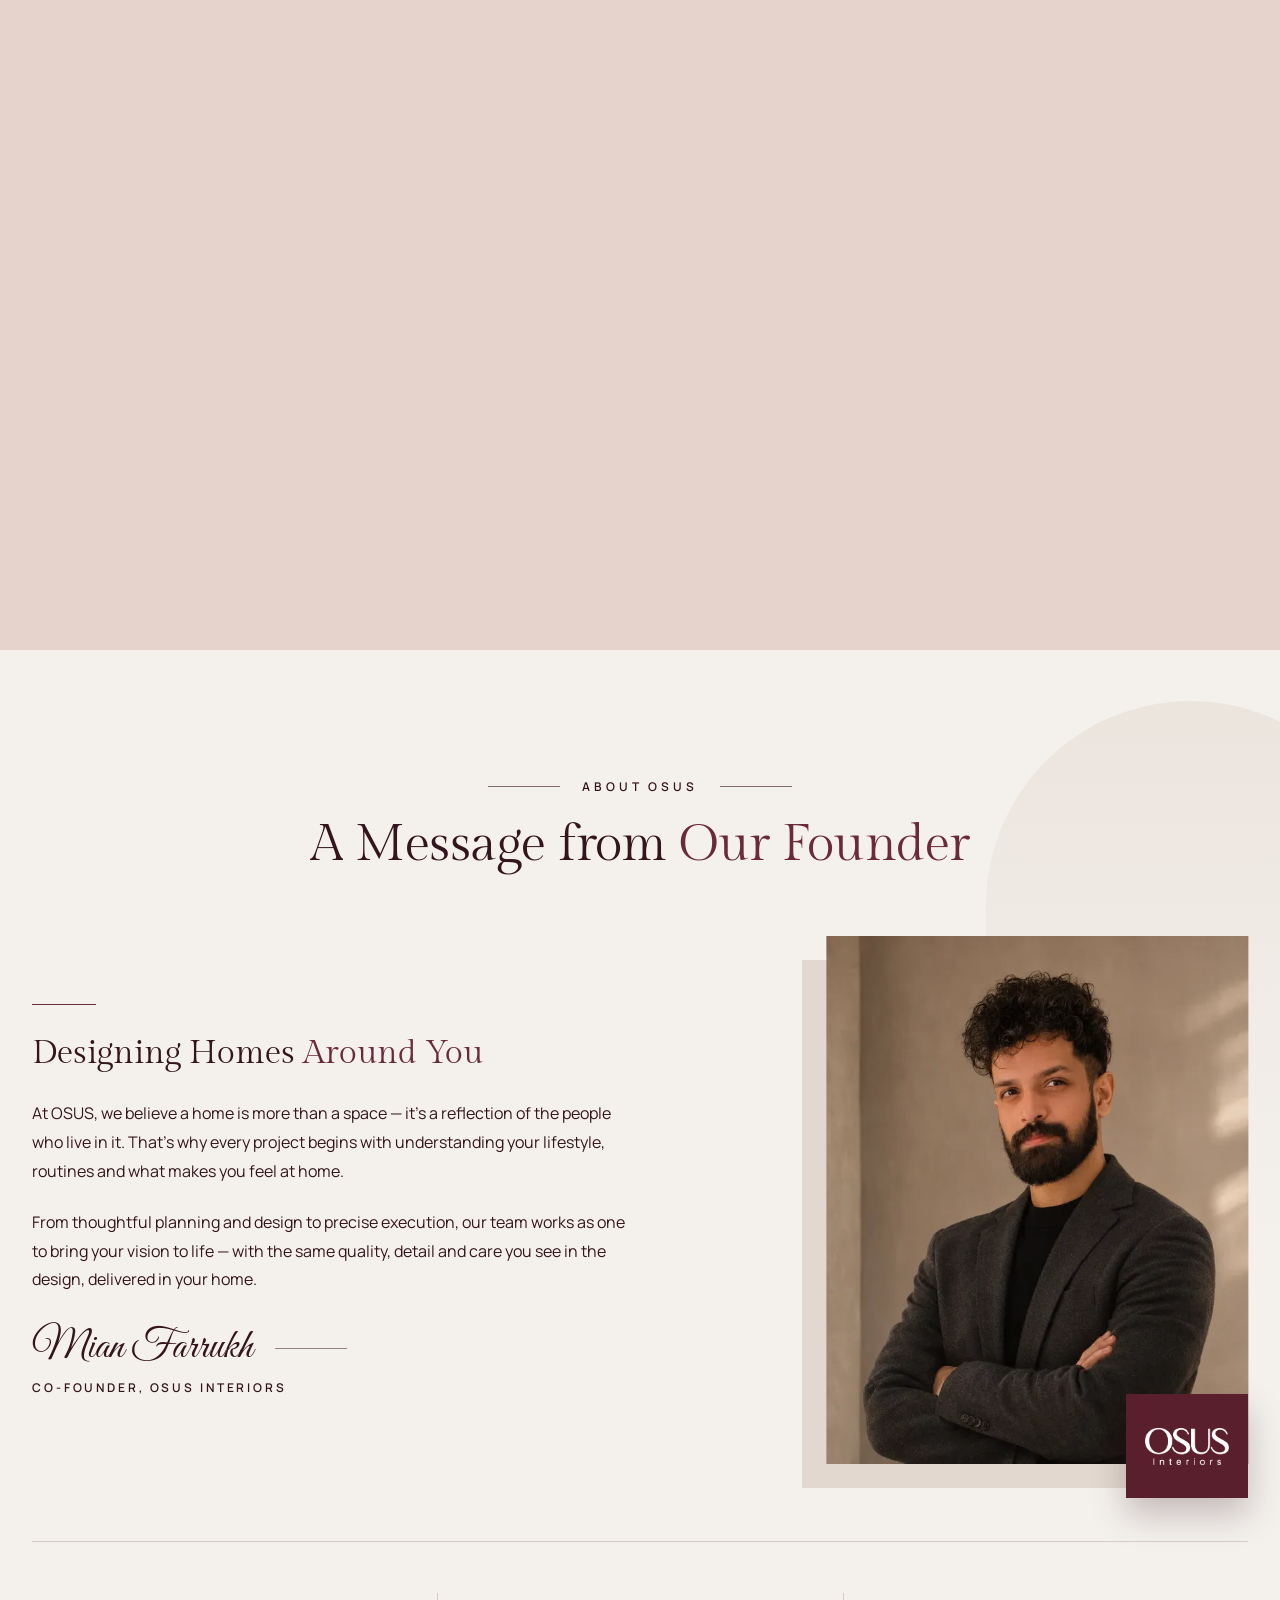
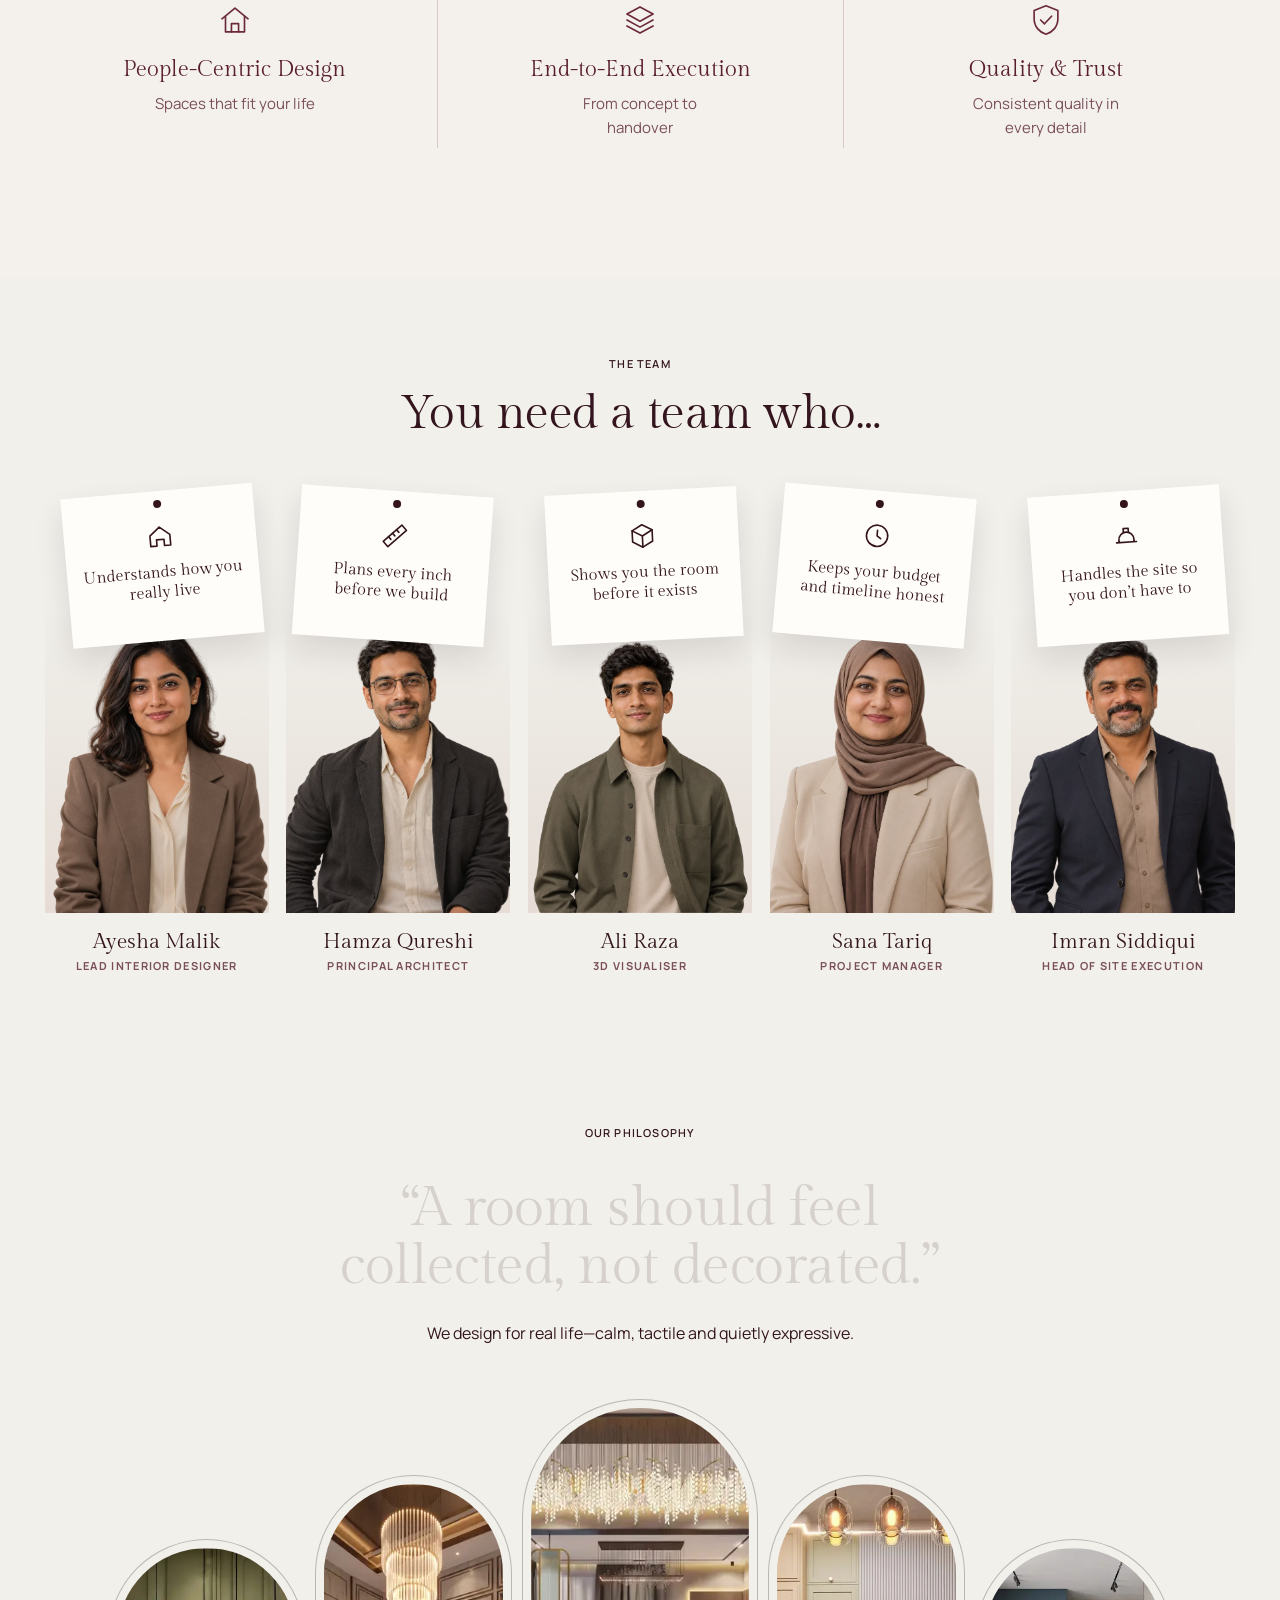
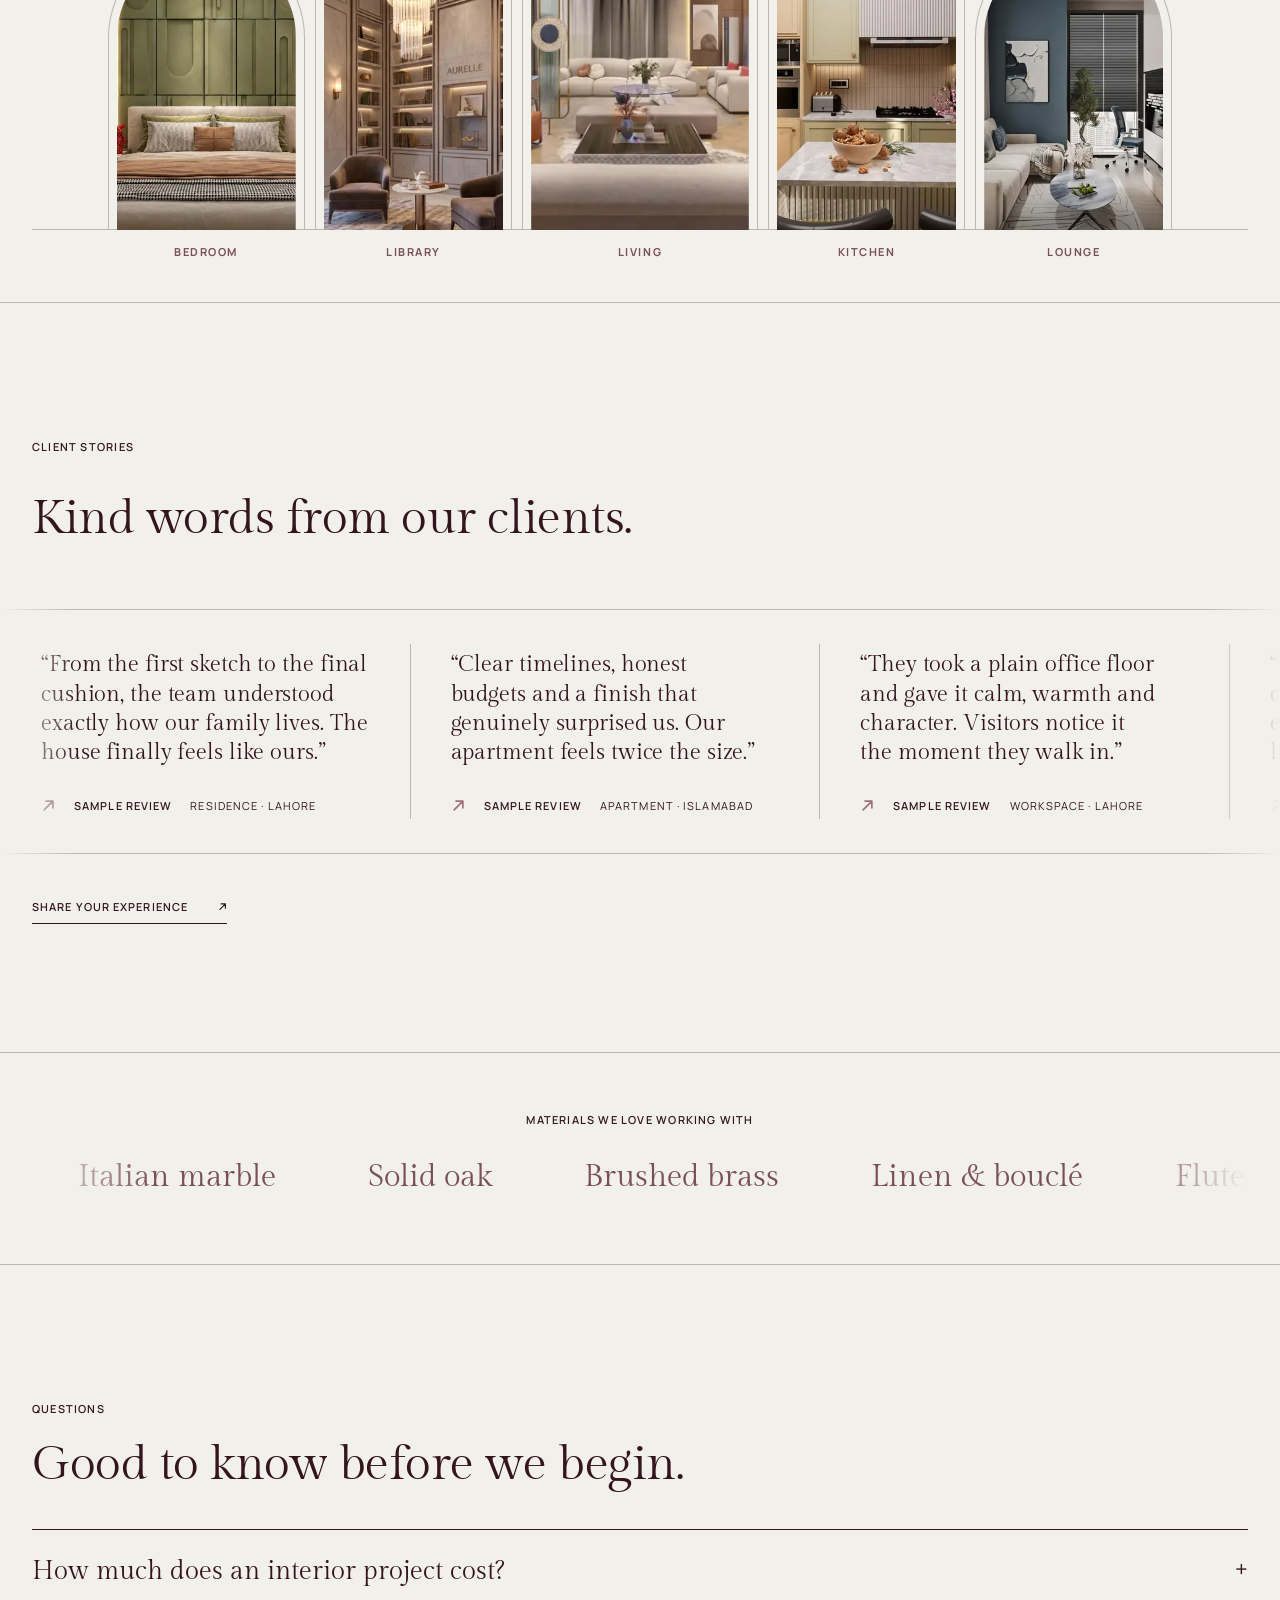
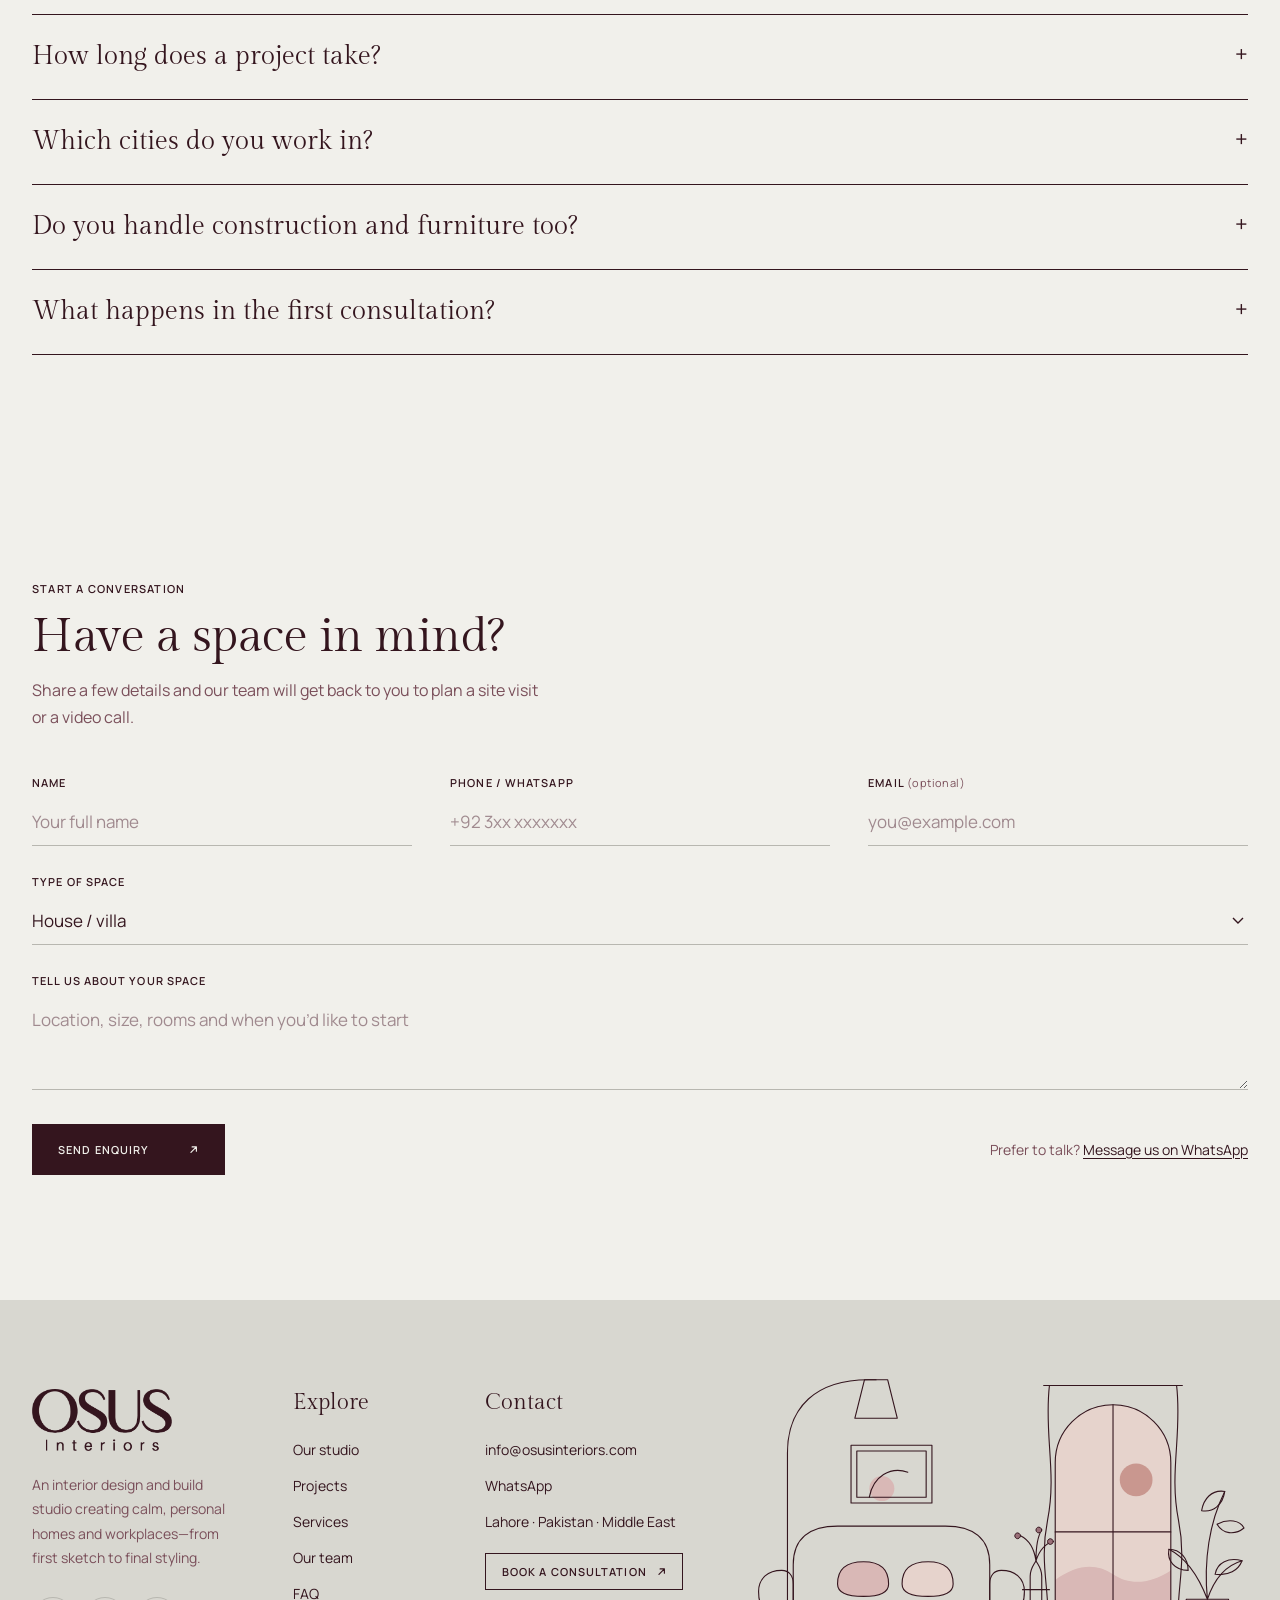
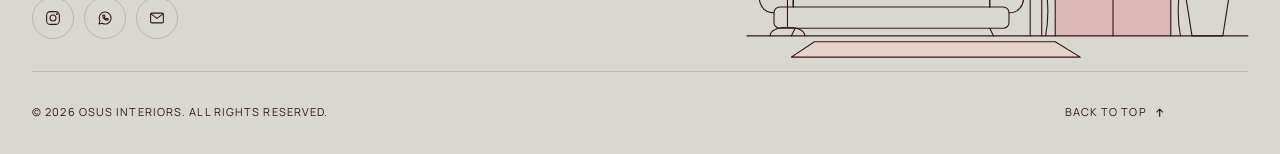
==== commit d179072b: "Speed and accessibility pass - Intro curtain lifts after 0.7s instead of waiting for every asset - G" ====
--- a/website/index.html
+++ b/website/index.html
@@ -22,13 +22,14 @@
   <script type="application/ld+json">{"@context":"https://schema.org","@type":"HomeAndConstructionBusiness","name":"OSUS Interiors","description":"Interior design, architectural planning, project management and turnkey interiors for homes and commercial spaces.","url":"https://osusinteriors.com/","logo":"https://osusinteriors.com/assets/logo/osus-logo.png","image":"https://osusinteriors.com/assets/images/og-image.jpg","email":"info@osusinteriors.com","telephone":"+92-323-9871753","address":{"@type":"PostalAddress","addressLocality":"Lahore","addressCountry":"PK"},"areaServed":["Lahore","Islamabad","Pakistan"],"sameAs":["https://www.instagram.com/osusinteriors/"],"knowsAbout":["Interior design","Architectural planning","Project management","Turnkey solutions","Furniture and space planning"]}</script>
   <link rel="preconnect" href="https://fonts.googleapis.com">
   <link rel="preconnect" href="https://fonts.gstatic.com" crossorigin>
-  <link rel="stylesheet" href="https://fonts.googleapis.com/css2?family=Gilda+Display&family=Great+Vibes&family=Manrope:wght@400;500;600;700&display=swap">
-  <link rel="stylesheet" href="css/style.css">
-  <link rel="stylesheet" href="css/extras.css">
-  <link rel="stylesheet" href="css/motion.css">
-  <link rel="stylesheet" href="css/showcase.css">
-  <script>try{if(!sessionStorage.getItem('osus-intro')&&!matchMedia('(prefers-reduced-motion: reduce)').matches){document.documentElement.classList.add('has-intro');sessionStorage.setItem('osus-intro','1');setTimeout(function(){document.documentElement.classList.add('intro-done')},4000)}}catch(e){}</script>
-  <link rel="preload" as="image" href="assets/images/hero-dining.webp" imagesrcset="assets/images/hero-dining-900.webp 900w, assets/images/hero-dining-1400.webp 1400w, assets/images/hero-dining.webp 1800w" imagesizes="95vw" fetchpriority="high">
+  <link rel="preload" as="style" href="https://fonts.googleapis.com/css2?family=Gilda+Display&family=Great+Vibes&family=Manrope:wght@400;500;600;700&display=swap" onload="this.onload=null;this.rel='stylesheet'">
+  <noscript><link rel="stylesheet" href="https://fonts.googleapis.com/css2?family=Gilda+Display&family=Great+Vibes&family=Manrope:wght@400;500;600;700&display=swap"></noscript>
+  <link rel="stylesheet" href="css/style.css?v=20261115">
+  <link rel="stylesheet" href="css/extras.css?v=20261115">
+  <link rel="stylesheet" href="css/motion.css?v=20261115">
+  <link rel="stylesheet" href="css/showcase.css?v=20261115">
+  <script>try{if(!sessionStorage.getItem('osus-intro')&&!matchMedia('(prefers-reduced-motion: reduce)').matches){document.documentElement.classList.add('has-intro');sessionStorage.setItem('osus-intro','1');setTimeout(function(){document.documentElement.classList.add('intro-done')},1800)}}catch(e){}</script>
+  <link rel="preload" as="image" fetchpriority="high" href="assets/images/hero-dining.webp" imagesrcset="assets/images/hero-dining-900.webp 900w, assets/images/hero-dining-1400.webp 1400w, assets/images/hero-dining.webp 1800w" imagesizes="95vw" fetchpriority="high">
 </head>
 <body>
 <div class="intro" aria-hidden="true"><img src="assets/logo/osus-logo.png" alt=""></div>
@@ -54,7 +55,7 @@
         <a class="text-link" href="#projects">Explore our work <span><svg class="ico" viewBox="0 0 12 12" aria-hidden="true" focusable="false"><path d="M2.5 9.5 9.5 2.5M4 2.5h5.5V8"/></svg></span></a>
       </div>
       <div class="hero-image" data-hero-slides>
-        <img class="is-active" alt="Warm dining room with full-height linen curtains and walnut cabinetry" data-caption="Dining · Residential interiors" src="assets/images/hero-dining.webp" srcset="assets/images/hero-dining-900.webp 900w, assets/images/hero-dining-1400.webp 1400w, assets/images/hero-dining.webp 1800w" sizes="95vw" fetchpriority="high">
+        <img class="is-active" fetchpriority="high" alt="Warm dining room with full-height linen curtains and walnut cabinetry" data-caption="Dining · Residential interiors" src="assets/images/hero-dining.webp" srcset="assets/images/hero-dining-900.webp 900w, assets/images/hero-dining-1400.webp 1400w, assets/images/hero-dining.webp 1800w" sizes="95vw" fetchpriority="high">
         <img alt="Double-height living room with sculptural ring lights and fireplace wall" data-caption="Living · Residential interiors" data-src="assets/images/hero-living.webp" data-srcset="assets/images/hero-living-900.webp 900w, assets/images/hero-living-1400.webp 1400w, assets/images/hero-living.webp 1800w" sizes="95vw" decoding="async">
         <img alt="Entrance hall with floating staircase and timber doors" data-caption="Entrance &amp; stair · Residential interiors" data-src="assets/images/hero-stairs.webp" data-srcset="assets/images/hero-stairs-900.webp 900w, assets/images/hero-stairs-1400.webp 1400w, assets/images/hero-stairs.webp 1800w" sizes="95vw" decoding="async">
         <img alt="Grey kitchen with marble backsplash and warm under-cabinet lighting" data-caption="Kitchen · Residential interiors" data-src="assets/images/hero-kitchen.webp" data-srcset="assets/images/hero-kitchen-900.webp 900w, assets/images/hero-kitchen-1400.webp 1400w, assets/images/hero-kitchen.webp 1600w" sizes="95vw" decoding="async">
@@ -154,34 +155,34 @@
             <a class="pcar-action" href="projects/aurelle.html"><span>View case study</span> <svg class="ico" viewBox="0 0 12 12" aria-hidden="true" focusable="false"><path d="M2.5 9.5 9.5 2.5M4 2.5h5.5V8"/></svg></a>
           </div>
           <span class="pcar-expand" aria-hidden="true"><svg class="ico" viewBox="0 0 12 12" aria-hidden="true" focusable="false"><path d="M7 1.5h3.5V5M5 10.5H1.5V7M10.5 1.5 7 5M1.5 10.5 5 7"/></svg> Full screen</span>
-          <img alt="Aurelle — reception, lounge and library interiors" data-project="0" data-src="assets/images/projects/aurelle-3.webp" data-srcset="assets/images/projects/aurelle-3-800.webp 800w, assets/images/projects/aurelle-3.webp 1080w" sizes="(max-width: 800px) 100vw, 95vw" decoding="async">
-          <img alt="Aurelle — reception, lounge and library interiors" data-project="0" data-src="assets/images/projects/aurelle-1.webp" data-srcset="assets/images/projects/aurelle-1-800.webp 800w, assets/images/projects/aurelle-1.webp 1080w" sizes="(max-width: 800px) 100vw, 95vw" decoding="async">
-          <img alt="Aurelle — reception, lounge and library interiors" data-project="0" data-src="assets/images/projects/aurelle-2.webp" data-srcset="assets/images/projects/aurelle-2-800.webp 800w, assets/images/projects/aurelle-2.webp 1080w" sizes="(max-width: 800px) 100vw, 95vw" decoding="async">
-          <img alt="Aurelle — reception, lounge and library interiors" data-project="0" data-src="assets/images/projects/aurelle-4.webp" data-srcset="assets/images/projects/aurelle-4-800.webp 800w, assets/images/projects/aurelle-4.webp 1080w" sizes="(max-width: 800px) 100vw, 95vw" decoding="async">
-          <img alt="Aurelle — reception, lounge and library interiors" data-project="0" data-src="assets/images/projects/aurelle-5.webp" data-srcset="assets/images/projects/aurelle-5-800.webp 800w, assets/images/projects/aurelle-5.webp 1080w" sizes="(max-width: 800px) 100vw, 95vw" decoding="async">
-          <img alt="Islamabad apartment — living, dining and study" data-project="1" data-src="assets/images/projects/islamabad-1.webp" data-srcset="assets/images/projects/islamabad-1-800.webp 800w, assets/images/projects/islamabad-1.webp 1080w" sizes="(max-width: 800px) 100vw, 95vw" decoding="async">
-          <img alt="Islamabad apartment — living, dining and study" data-project="1" data-src="assets/images/projects/islamabad-2.webp" data-srcset="assets/images/projects/islamabad-2-800.webp 800w, assets/images/projects/islamabad-2.webp 1080w" sizes="(max-width: 800px) 100vw, 95vw" decoding="async">
-          <img alt="Islamabad apartment — living, dining and study" data-project="1" data-src="assets/images/projects/islamabad-3.webp" data-srcset="assets/images/projects/islamabad-3-800.webp 800w, assets/images/projects/islamabad-3.webp 1080w" sizes="(max-width: 800px) 100vw, 95vw" decoding="async">
-          <img alt="Islamabad apartment — living, dining and study" data-project="1" data-src="assets/images/projects/islamabad-4.webp" data-srcset="assets/images/projects/islamabad-4-800.webp 800w, assets/images/projects/islamabad-4.webp 1080w" sizes="(max-width: 800px) 100vw, 95vw" decoding="async">
-          <img alt="Islamabad apartment — living, dining and study" data-project="1" data-src="assets/images/projects/islamabad-5.webp" data-srcset="assets/images/projects/islamabad-5-800.webp 800w, assets/images/projects/islamabad-5.webp 1080w" sizes="(max-width: 800px) 100vw, 95vw" decoding="async">
-          <img alt="Sage Suite — panelled bedroom" data-project="2" data-src="assets/images/projects/sage-1.webp" data-srcset="assets/images/projects/sage-1-800.webp 800w, assets/images/projects/sage-1.webp 1080w" sizes="(max-width: 800px) 100vw, 95vw" decoding="async">
-          <img alt="Sage Suite — panelled bedroom" data-project="2" data-src="assets/images/projects/sage-2.webp" data-srcset="assets/images/projects/sage-2-800.webp 800w, assets/images/projects/sage-2.webp 1080w" sizes="(max-width: 800px) 100vw, 95vw" decoding="async">
-          <img alt="Sage Suite — panelled bedroom" data-project="2" data-src="assets/images/projects/sage-3.webp" data-srcset="assets/images/projects/sage-3-800.webp 800w, assets/images/projects/sage-3.webp 1080w" sizes="(max-width: 800px) 100vw, 95vw" decoding="async">
-          <img alt="Residence — double-height living and dining" data-project="3" data-src="assets/images/projects/residence-1.webp" data-srcset="assets/images/projects/residence-1-800.webp 800w, assets/images/projects/residence-1.webp 1080w" sizes="(max-width: 800px) 100vw, 95vw" decoding="async">
-          <img alt="Residence — double-height living and dining" data-project="3" data-src="assets/images/projects/residence-2.webp" data-srcset="assets/images/projects/residence-2-800.webp 800w, assets/images/projects/residence-2.webp 1080w" sizes="(max-width: 800px) 100vw, 95vw" decoding="async">
-          <img alt="Residence — double-height living and dining" data-project="3" data-src="assets/images/projects/residence-3.webp" data-srcset="assets/images/projects/residence-3-800.webp 800w, assets/images/projects/residence-3.webp 1080w" sizes="(max-width: 800px) 100vw, 95vw" decoding="async">
-          <img alt="Residence — double-height living and dining" data-project="3" data-src="assets/images/projects/residence-4.webp" data-srcset="assets/images/projects/residence-4-800.webp 800w, assets/images/projects/residence-4.webp 1080w" sizes="(max-width: 800px) 100vw, 95vw" decoding="async">
-          <img alt="Ivory Suite — bedroom and home office" data-project="4" data-src="assets/images/projects/suite-1.webp" data-srcset="assets/images/projects/suite-1-800.webp 800w, assets/images/projects/suite-1.webp 1080w" sizes="(max-width: 800px) 100vw, 95vw" decoding="async">
-          <img alt="Ivory Suite — bedroom and home office" data-project="4" data-src="assets/images/projects/suite-2.webp" data-srcset="assets/images/projects/suite-2-800.webp 800w, assets/images/projects/suite-2.webp 1080w" sizes="(max-width: 800px) 100vw, 95vw" decoding="async">
-          <img alt="Ivory Suite — bedroom and home office" data-project="4" data-src="assets/images/projects/suite-3.webp" data-srcset="assets/images/projects/suite-3-800.webp 800w, assets/images/projects/suite-3.webp 1080w" sizes="(max-width: 800px) 100vw, 95vw" decoding="async">
-          <img alt="Ivory Suite — bedroom and home office" data-project="4" data-src="assets/images/projects/suite-4.webp" data-srcset="assets/images/projects/suite-4-800.webp 800w, assets/images/projects/suite-4.webp 1080w" sizes="(max-width: 800px) 100vw, 95vw" decoding="async">
-          <img alt="Ivory Suite — bedroom and home office" data-project="4" data-src="assets/images/projects/suite-5.webp" data-srcset="assets/images/projects/suite-5-800.webp 800w, assets/images/projects/suite-5.webp 1080w" sizes="(max-width: 800px) 100vw, 95vw" decoding="async">
-          <img alt="Ivory Suite — bedroom and home office" data-project="4" data-src="assets/images/projects/suite-6.webp" data-srcset="assets/images/projects/suite-6-800.webp 800w, assets/images/projects/suite-6.webp 1080w" sizes="(max-width: 800px) 100vw, 95vw" decoding="async">
-          <img alt="Golden Hour Home — kitchen, lounge, bedroom and bath" data-project="5" data-src="assets/images/projects/golden-1.webp" data-srcset="assets/images/projects/golden-1-800.webp 800w, assets/images/projects/golden-1.webp 1080w" sizes="(max-width: 800px) 100vw, 95vw" decoding="async">
-          <img alt="Golden Hour Home — kitchen, lounge, bedroom and bath" data-project="5" data-src="assets/images/projects/golden-2.webp" data-srcset="assets/images/projects/golden-2-800.webp 800w, assets/images/projects/golden-2.webp 1080w" sizes="(max-width: 800px) 100vw, 95vw" decoding="async">
-          <img alt="Golden Hour Home — kitchen, lounge, bedroom and bath" data-project="5" data-src="assets/images/projects/golden-3.webp" data-srcset="assets/images/projects/golden-3-800.webp 800w, assets/images/projects/golden-3.webp 1080w" sizes="(max-width: 800px) 100vw, 95vw" decoding="async">
-          <img alt="Golden Hour Home — kitchen, lounge, bedroom and bath" data-project="5" data-src="assets/images/projects/golden-4.webp" data-srcset="assets/images/projects/golden-4-800.webp 800w, assets/images/projects/golden-4.webp 1080w" sizes="(max-width: 800px) 100vw, 95vw" decoding="async">
-          <img alt="Golden Hour Home — kitchen, lounge, bedroom and bath" data-project="5" data-src="assets/images/projects/golden-5.webp" data-srcset="assets/images/projects/golden-5-800.webp 800w, assets/images/projects/golden-5.webp 1080w" sizes="(max-width: 800px) 100vw, 95vw" decoding="async">
+          <img alt="Aurelle — reception, lounge and library interiors" data-project="0" data-src="assets/images/projects/aurelle-3.webp" data-srcset="assets/images/projects/aurelle-3-480.webp 480w, assets/images/projects/aurelle-3-800.webp 800w, assets/images/projects/aurelle-3.webp 1080w" sizes="(max-width: 800px) 100vw, 95vw" decoding="async">
+          <img alt="Aurelle — reception, lounge and library interiors" data-project="0" data-src="assets/images/projects/aurelle-1.webp" data-srcset="assets/images/projects/aurelle-1-480.webp 480w, assets/images/projects/aurelle-1-800.webp 800w, assets/images/projects/aurelle-1.webp 1080w" sizes="(max-width: 800px) 100vw, 95vw" decoding="async">
+          <img alt="Aurelle — reception, lounge and library interiors" data-project="0" data-src="assets/images/projects/aurelle-2.webp" data-srcset="assets/images/projects/aurelle-2-480.webp 480w, assets/images/projects/aurelle-2-800.webp 800w, assets/images/projects/aurelle-2.webp 1080w" sizes="(max-width: 800px) 100vw, 95vw" decoding="async">
+          <img alt="Aurelle — reception, lounge and library interiors" data-project="0" data-src="assets/images/projects/aurelle-4.webp" data-srcset="assets/images/projects/aurelle-4-480.webp 480w, assets/images/projects/aurelle-4-800.webp 800w, assets/images/projects/aurelle-4.webp 1080w" sizes="(max-width: 800px) 100vw, 95vw" decoding="async">
+          <img alt="Aurelle — reception, lounge and library interiors" data-project="0" data-src="assets/images/projects/aurelle-5.webp" data-srcset="assets/images/projects/aurelle-5-480.webp 480w, assets/images/projects/aurelle-5-800.webp 800w, assets/images/projects/aurelle-5.webp 1080w" sizes="(max-width: 800px) 100vw, 95vw" decoding="async">
+          <img alt="Islamabad apartment — living, dining and study" data-project="1" data-src="assets/images/projects/islamabad-1.webp" data-srcset="assets/images/projects/islamabad-1-480.webp 480w, assets/images/projects/islamabad-1-800.webp 800w, assets/images/projects/islamabad-1.webp 1080w" sizes="(max-width: 800px) 100vw, 95vw" decoding="async">
+          <img alt="Islamabad apartment — living, dining and study" data-project="1" data-src="assets/images/projects/islamabad-2.webp" data-srcset="assets/images/projects/islamabad-2-480.webp 480w, assets/images/projects/islamabad-2-800.webp 800w, assets/images/projects/islamabad-2.webp 1080w" sizes="(max-width: 800px) 100vw, 95vw" decoding="async">
+          <img alt="Islamabad apartment — living, dining and study" data-project="1" data-src="assets/images/projects/islamabad-3.webp" data-srcset="assets/images/projects/islamabad-3-480.webp 480w, assets/images/projects/islamabad-3-800.webp 800w, assets/images/projects/islamabad-3.webp 1080w" sizes="(max-width: 800px) 100vw, 95vw" decoding="async">
+          <img alt="Islamabad apartment — living, dining and study" data-project="1" data-src="assets/images/projects/islamabad-4.webp" data-srcset="assets/images/projects/islamabad-4-480.webp 480w, assets/images/projects/islamabad-4-800.webp 800w, assets/images/projects/islamabad-4.webp 1080w" sizes="(max-width: 800px) 100vw, 95vw" decoding="async">
+          <img alt="Islamabad apartment — living, dining and study" data-project="1" data-src="assets/images/projects/islamabad-5.webp" data-srcset="assets/images/projects/islamabad-5-480.webp 480w, assets/images/projects/islamabad-5-800.webp 800w, assets/images/projects/islamabad-5.webp 1080w" sizes="(max-width: 800px) 100vw, 95vw" decoding="async">
+          <img alt="Sage Suite — panelled bedroom" data-project="2" data-src="assets/images/projects/sage-1.webp" data-srcset="assets/images/projects/sage-1-480.webp 480w, assets/images/projects/sage-1-800.webp 800w, assets/images/projects/sage-1.webp 1080w" sizes="(max-width: 800px) 100vw, 95vw" decoding="async">
+          <img alt="Sage Suite — panelled bedroom" data-project="2" data-src="assets/images/projects/sage-2.webp" data-srcset="assets/images/projects/sage-2-480.webp 480w, assets/images/projects/sage-2-800.webp 800w, assets/images/projects/sage-2.webp 1080w" sizes="(max-width: 800px) 100vw, 95vw" decoding="async">
+          <img alt="Sage Suite — panelled bedroom" data-project="2" data-src="assets/images/projects/sage-3.webp" data-srcset="assets/images/projects/sage-3-480.webp 480w, assets/images/projects/sage-3-800.webp 800w, assets/images/projects/sage-3.webp 1080w" sizes="(max-width: 800px) 100vw, 95vw" decoding="async">
+          <img alt="Residence — double-height living and dining" data-project="3" data-src="assets/images/projects/residence-1.webp" data-srcset="assets/images/projects/residence-1-480.webp 480w, assets/images/projects/residence-1-800.webp 800w, assets/images/projects/residence-1.webp 1080w" sizes="(max-width: 800px) 100vw, 95vw" decoding="async">
+          <img alt="Residence — double-height living and dining" data-project="3" data-src="assets/images/projects/residence-2.webp" data-srcset="assets/images/projects/residence-2-480.webp 480w, assets/images/projects/residence-2-800.webp 800w, assets/images/projects/residence-2.webp 1080w" sizes="(max-width: 800px) 100vw, 95vw" decoding="async">
+          <img alt="Residence — double-height living and dining" data-project="3" data-src="assets/images/projects/residence-3.webp" data-srcset="assets/images/projects/residence-3-480.webp 480w, assets/images/projects/residence-3-800.webp 800w, assets/images/projects/residence-3.webp 1080w" sizes="(max-width: 800px) 100vw, 95vw" decoding="async">
+          <img alt="Residence — double-height living and dining" data-project="3" data-src="assets/images/projects/residence-4.webp" data-srcset="assets/images/projects/residence-4-480.webp 480w, assets/images/projects/residence-4-800.webp 800w, assets/images/projects/residence-4.webp 1080w" sizes="(max-width: 800px) 100vw, 95vw" decoding="async">
+          <img alt="Ivory Suite — bedroom and home office" data-project="4" data-src="assets/images/projects/suite-1.webp" data-srcset="assets/images/projects/suite-1-480.webp 480w, assets/images/projects/suite-1-800.webp 800w, assets/images/projects/suite-1.webp 1080w" sizes="(max-width: 800px) 100vw, 95vw" decoding="async">
+          <img alt="Ivory Suite — bedroom and home office" data-project="4" data-src="assets/images/projects/suite-2.webp" data-srcset="assets/images/projects/suite-2-480.webp 480w, assets/images/projects/suite-2-800.webp 800w, assets/images/projects/suite-2.webp 1080w" sizes="(max-width: 800px) 100vw, 95vw" decoding="async">
+          <img alt="Ivory Suite — bedroom and home office" data-project="4" data-src="assets/images/projects/suite-3.webp" data-srcset="assets/images/projects/suite-3-480.webp 480w, assets/images/projects/suite-3-800.webp 800w, assets/images/projects/suite-3.webp 1080w" sizes="(max-width: 800px) 100vw, 95vw" decoding="async">
+          <img alt="Ivory Suite — bedroom and home office" data-project="4" data-src="assets/images/projects/suite-4.webp" data-srcset="assets/images/projects/suite-4-480.webp 480w, assets/images/projects/suite-4-800.webp 800w, assets/images/projects/suite-4.webp 1080w" sizes="(max-width: 800px) 100vw, 95vw" decoding="async">
+          <img alt="Ivory Suite — bedroom and home office" data-project="4" data-src="assets/images/projects/suite-5.webp" data-srcset="assets/images/projects/suite-5-480.webp 480w, assets/images/projects/suite-5-800.webp 800w, assets/images/projects/suite-5.webp 1080w" sizes="(max-width: 800px) 100vw, 95vw" decoding="async">
+          <img alt="Ivory Suite — bedroom and home office" data-project="4" data-src="assets/images/projects/suite-6.webp" data-srcset="assets/images/projects/suite-6-480.webp 480w, assets/images/projects/suite-6-800.webp 800w, assets/images/projects/suite-6.webp 1080w" sizes="(max-width: 800px) 100vw, 95vw" decoding="async">
+          <img alt="Golden Hour Home — kitchen, lounge, bedroom and bath" data-project="5" data-src="assets/images/projects/golden-1.webp" data-srcset="assets/images/projects/golden-1-480.webp 480w, assets/images/projects/golden-1-800.webp 800w, assets/images/projects/golden-1.webp 1080w" sizes="(max-width: 800px) 100vw, 95vw" decoding="async">
+          <img alt="Golden Hour Home — kitchen, lounge, bedroom and bath" data-project="5" data-src="assets/images/projects/golden-2.webp" data-srcset="assets/images/projects/golden-2-480.webp 480w, assets/images/projects/golden-2-800.webp 800w, assets/images/projects/golden-2.webp 1080w" sizes="(max-width: 800px) 100vw, 95vw" decoding="async">
+          <img alt="Golden Hour Home — kitchen, lounge, bedroom and bath" data-project="5" data-src="assets/images/projects/golden-3.webp" data-srcset="assets/images/projects/golden-3-480.webp 480w, assets/images/projects/golden-3-800.webp 800w, assets/images/projects/golden-3.webp 1080w" sizes="(max-width: 800px) 100vw, 95vw" decoding="async">
+          <img alt="Golden Hour Home — kitchen, lounge, bedroom and bath" data-project="5" data-src="assets/images/projects/golden-4.webp" data-srcset="assets/images/projects/golden-4-480.webp 480w, assets/images/projects/golden-4-800.webp 800w, assets/images/projects/golden-4.webp 1080w" sizes="(max-width: 800px) 100vw, 95vw" decoding="async">
+          <img alt="Golden Hour Home — kitchen, lounge, bedroom and bath" data-project="5" data-src="assets/images/projects/golden-5.webp" data-srcset="assets/images/projects/golden-5-480.webp 480w, assets/images/projects/golden-5-800.webp 800w, assets/images/projects/golden-5.webp 1080w" sizes="(max-width: 800px) 100vw, 95vw" decoding="async">
         </div>
         <div class="pcar-side">
           <ol class="pcar-list">
@@ -205,7 +206,7 @@
           <div class="service-panel" id="service-01" role="region">
             <div class="service-panel-inner">
               <p>Complete interior concepts—layouts, materials, lighting and furnishings—shaped around the way you live.</p>
-              <img fetchpriority="low" decoding="async" alt="Double-height living room with ring chandelier" src="assets/images/projects/residence-1-800.webp" width="800" height="880">
+              <img fetchpriority="low" decoding="async" alt="Double-height living room with ring chandelier" src="assets/images/projects/residence-1-800.webp" srcset="assets/images/projects/residence-1-480.webp 480w, assets/images/projects/residence-1-800.webp 800w" sizes="(max-width: 800px) 80vw, 360px" width="800" height="880">
             </div>
           </div>
         </article>
@@ -232,7 +233,7 @@
           <div class="service-panel" id="service-04" role="region">
             <div class="service-panel-inner">
               <p>From concept to the final cushion—we design, build and furnish, then hand you the keys to a finished space.</p>
-              <img fetchpriority="low" decoding="async" alt="Finished hotel lounge with library shelving" src="assets/images/projects/aurelle-2-800.webp" width="800" height="880">
+              <img fetchpriority="low" decoding="async" alt="Finished hotel lounge with library shelving" src="assets/images/projects/aurelle-2-800.webp" srcset="assets/images/projects/aurelle-2-480.webp 480w, assets/images/projects/aurelle-2-800.webp 800w" sizes="(max-width: 800px) 80vw, 360px" width="800" height="880">
             </div>
           </div>
         </article>
@@ -241,7 +242,7 @@
           <div class="service-panel" id="service-05" role="region">
             <div class="service-panel-inner">
               <p>Custom furniture and considered layouts that make every square foot look, feel and function right.</p>
-              <img fetchpriority="low" decoding="async" alt="Dining and living layout in an Islamabad apartment" src="assets/images/projects/islamabad-2-800.webp" width="800" height="880">
+              <img fetchpriority="low" decoding="async" alt="Dining and living layout in an Islamabad apartment" src="assets/images/projects/islamabad-2-800.webp" srcset="assets/images/projects/islamabad-2-480.webp 480w, assets/images/projects/islamabad-2-800.webp 800w" sizes="(max-width: 800px) 80vw, 360px" width="800" height="880">
             </div>
           </div>
         </article>
@@ -317,11 +318,11 @@
         <p>We design for real life—calm, tactile and quietly expressive.</p>
       </div>
       <div class="arches" data-arches aria-hidden="true">
-        <figure class="arch" style="--i: 0"><div class="arch-frame"><img src="assets/images/projects/sage-1-800.webp" alt="" loading="lazy" decoding="async"></div><figcaption>Bedroom</figcaption></figure>
-        <figure class="arch" style="--i: 1"><div class="arch-frame"><img src="assets/images/projects/aurelle-2-800.webp" alt="" loading="lazy" decoding="async"></div><figcaption>Library</figcaption></figure>
-        <figure class="arch" style="--i: 2"><div class="arch-frame"><img src="assets/images/projects/residence-2-800.webp" alt="" loading="lazy" decoding="async"></div><figcaption>Living</figcaption></figure>
+        <figure class="arch" style="--i: 0"><div class="arch-frame"><img src="assets/images/projects/sage-1-800.webp" srcset="assets/images/projects/sage-1-480.webp 480w, assets/images/projects/sage-1-800.webp 800w" sizes="(max-width: 800px) 36vw, 17vw" alt="" loading="lazy" decoding="async"></div><figcaption>Bedroom</figcaption></figure>
+        <figure class="arch" style="--i: 1"><div class="arch-frame"><img src="assets/images/projects/aurelle-2-800.webp" srcset="assets/images/projects/aurelle-2-480.webp 480w, assets/images/projects/aurelle-2-800.webp 800w" sizes="(max-width: 800px) 36vw, 17vw" alt="" loading="lazy" decoding="async"></div><figcaption>Library</figcaption></figure>
+        <figure class="arch" style="--i: 2"><div class="arch-frame"><img src="assets/images/projects/residence-2-800.webp" srcset="assets/images/projects/residence-2-480.webp 480w, assets/images/projects/residence-2-800.webp 800w" sizes="(max-width: 800px) 36vw, 17vw" alt="" loading="lazy" decoding="async"></div><figcaption>Living</figcaption></figure>
         <figure class="arch" style="--i: 3"><div class="arch-frame"><img src="assets/images/room-kitchen-800.webp" alt="" loading="lazy" decoding="async"></div><figcaption>Kitchen</figcaption></figure>
-        <figure class="arch" style="--i: 4"><div class="arch-frame"><img src="assets/images/projects/islamabad-3-800.webp" alt="" loading="lazy" decoding="async"></div><figcaption>Lounge</figcaption></figure>
+        <figure class="arch" style="--i: 4"><div class="arch-frame"><img src="assets/images/projects/islamabad-3-800.webp" srcset="assets/images/projects/islamabad-3-480.webp 480w, assets/images/projects/islamabad-3-800.webp 800w" sizes="(max-width: 800px) 36vw, 17vw" alt="" loading="lazy" decoding="async"></div><figcaption>Lounge</figcaption></figure>
       </div>
     </section>
 
@@ -508,9 +509,9 @@
 <a class="whatsapp" href="https://wa.me/923239871753" target="_blank" rel="noopener" aria-label="Chat with OSUS Interiors on WhatsApp">
   <svg viewBox="0 0 24 24" aria-hidden="true"><path fill="currentColor" d="M17.47 14.38c-.3-.15-1.76-.87-2.03-.97-.27-.1-.47-.15-.67.15-.2.3-.77.97-.94 1.17-.17.2-.35.22-.65.07-.3-.15-1.26-.46-2.4-1.48-.89-.79-1.49-1.77-1.66-2.07-.17-.3-.02-.46.13-.61.14-.13.3-.35.45-.52.15-.17.2-.3.3-.5.1-.2.05-.37-.02-.52-.08-.15-.67-1.62-.92-2.22-.24-.58-.49-.5-.67-.51h-.57c-.2 0-.52.07-.8.37-.27.3-1.04 1.02-1.04 2.48s1.07 2.88 1.21 3.08c.15.2 2.1 3.2 5.08 4.49.71.3 1.27.49 1.7.63.71.23 1.36.2 1.88.12.57-.09 1.76-.72 2-1.41.25-.7.25-1.29.17-1.41-.07-.13-.27-.2-.57-.35zM12.05 21.5h-.01a9.43 9.43 0 0 1-4.8-1.31l-.35-.2-3.57.93.95-3.48-.22-.36a9.4 9.4 0 0 1-1.44-5.02c0-5.2 4.24-9.44 9.45-9.44 2.52 0 4.89.98 6.68 2.77a9.38 9.38 0 0 1 2.76 6.68c0 5.21-4.24 9.44-9.45 9.44zm8.04-17.48A11.3 11.3 0 0 0 12.05.69C5.78.69.68 5.79.68 12.06c0 2 .52 3.96 1.52 5.68L.6 23.6l6-1.57a11.34 11.34 0 0 0 5.44 1.39h.01c6.27 0 11.37-5.1 11.37-11.37 0-3.04-1.18-5.9-3.33-8.03z"/></svg>
 </a>
-<script src="js/main.js"></script>
-<script src="js/extras.js"></script>
-<script src="js/motion.js"></script>
-<script src="js/showcase.js"></script>
+<script src="js/main.js?v=20261115"></script>
+<script src="js/extras.js?v=20261115"></script>
+<script src="js/motion.js?v=20261115"></script>
+<script src="js/showcase.js?v=20261115"></script>
 </body>
 </html>
--- a/website/css/showcase.css
+++ b/website/css/showcase.css
@@ -717,3 +717,9 @@
 
 /* Reel: no "Now playing" tag on the active video */
 .reel-card::after, .reel-card.is-active::after { display: none; }
+
+/* Text only for screen readers */
+.sr-only { position: absolute; width: 1px; height: 1px; margin: -1px; padding: 0; overflow: hidden; clip: rect(0 0 0 0); white-space: nowrap; border: 0; }
+/* Intro curtain lifts a little faster */
+.has-intro .intro { transition-duration: .8s; }
+.has-intro .intro img { animation-duration: .7s; }
